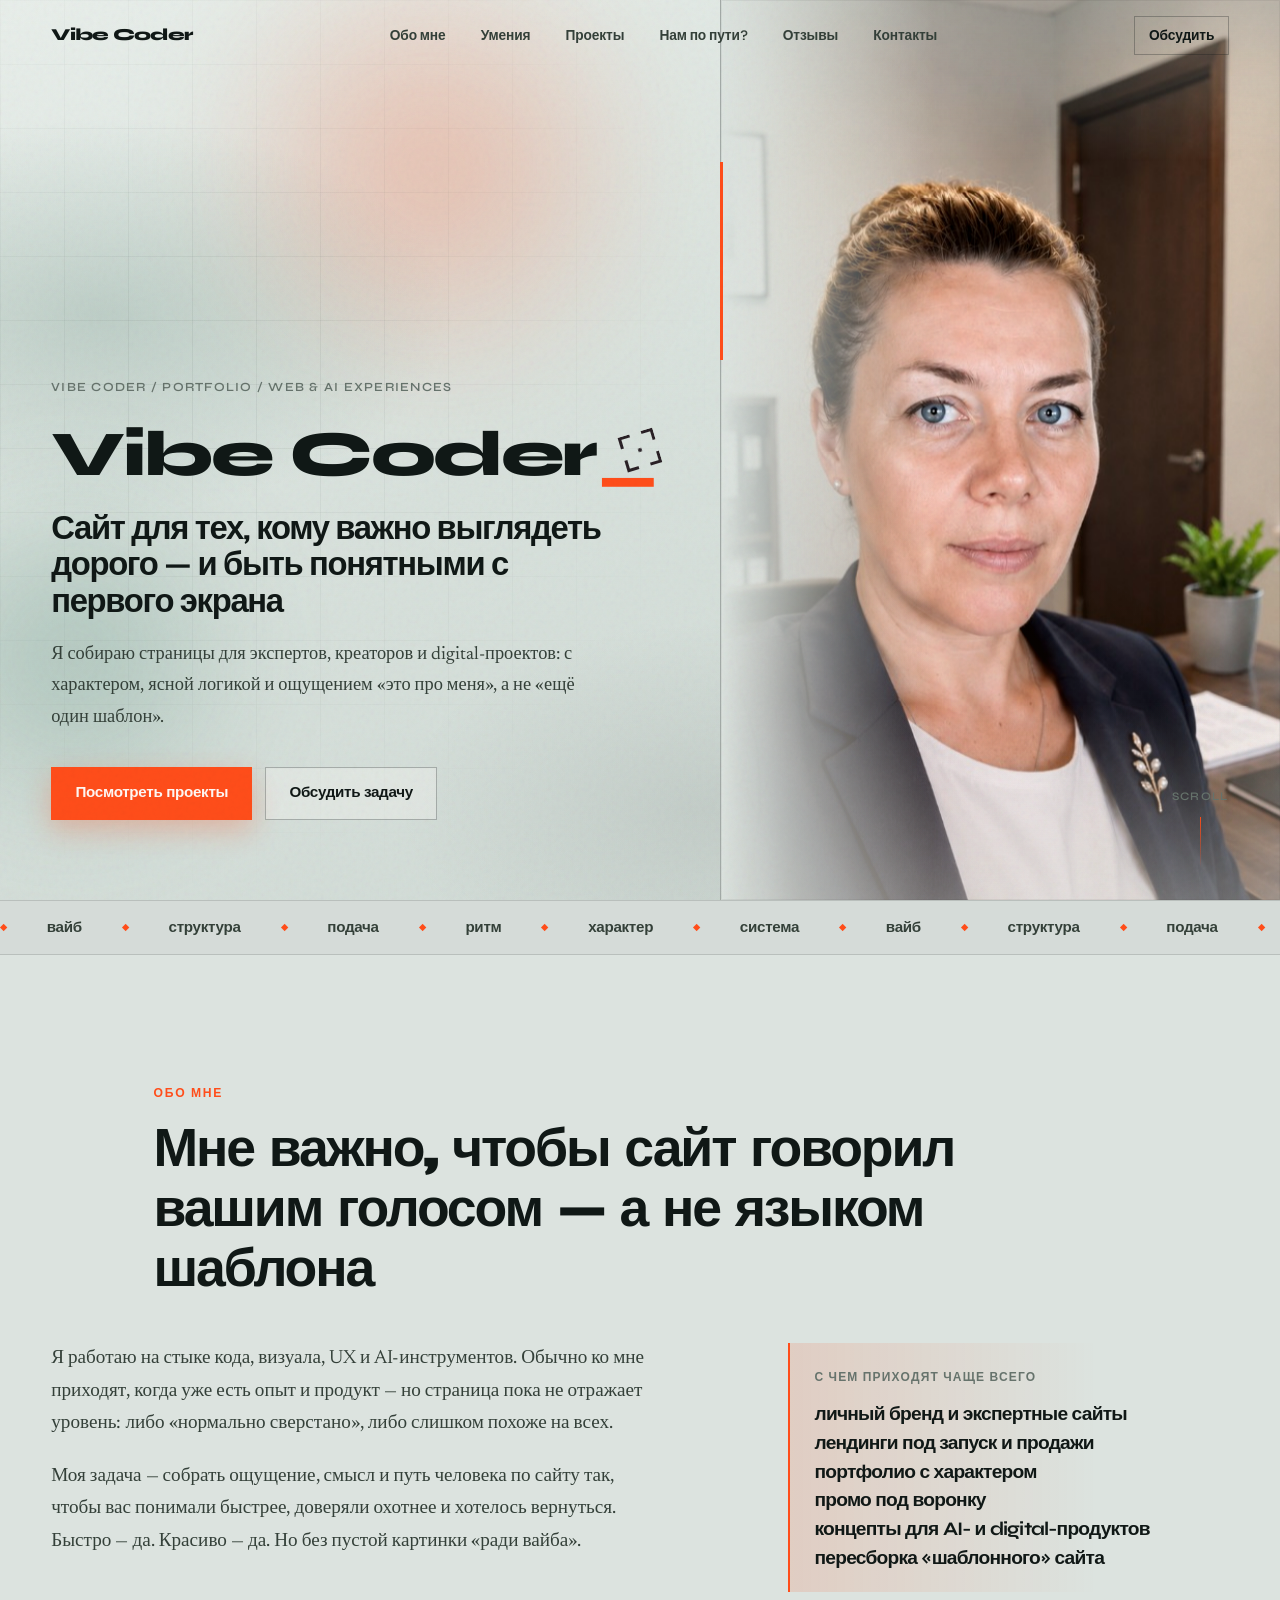
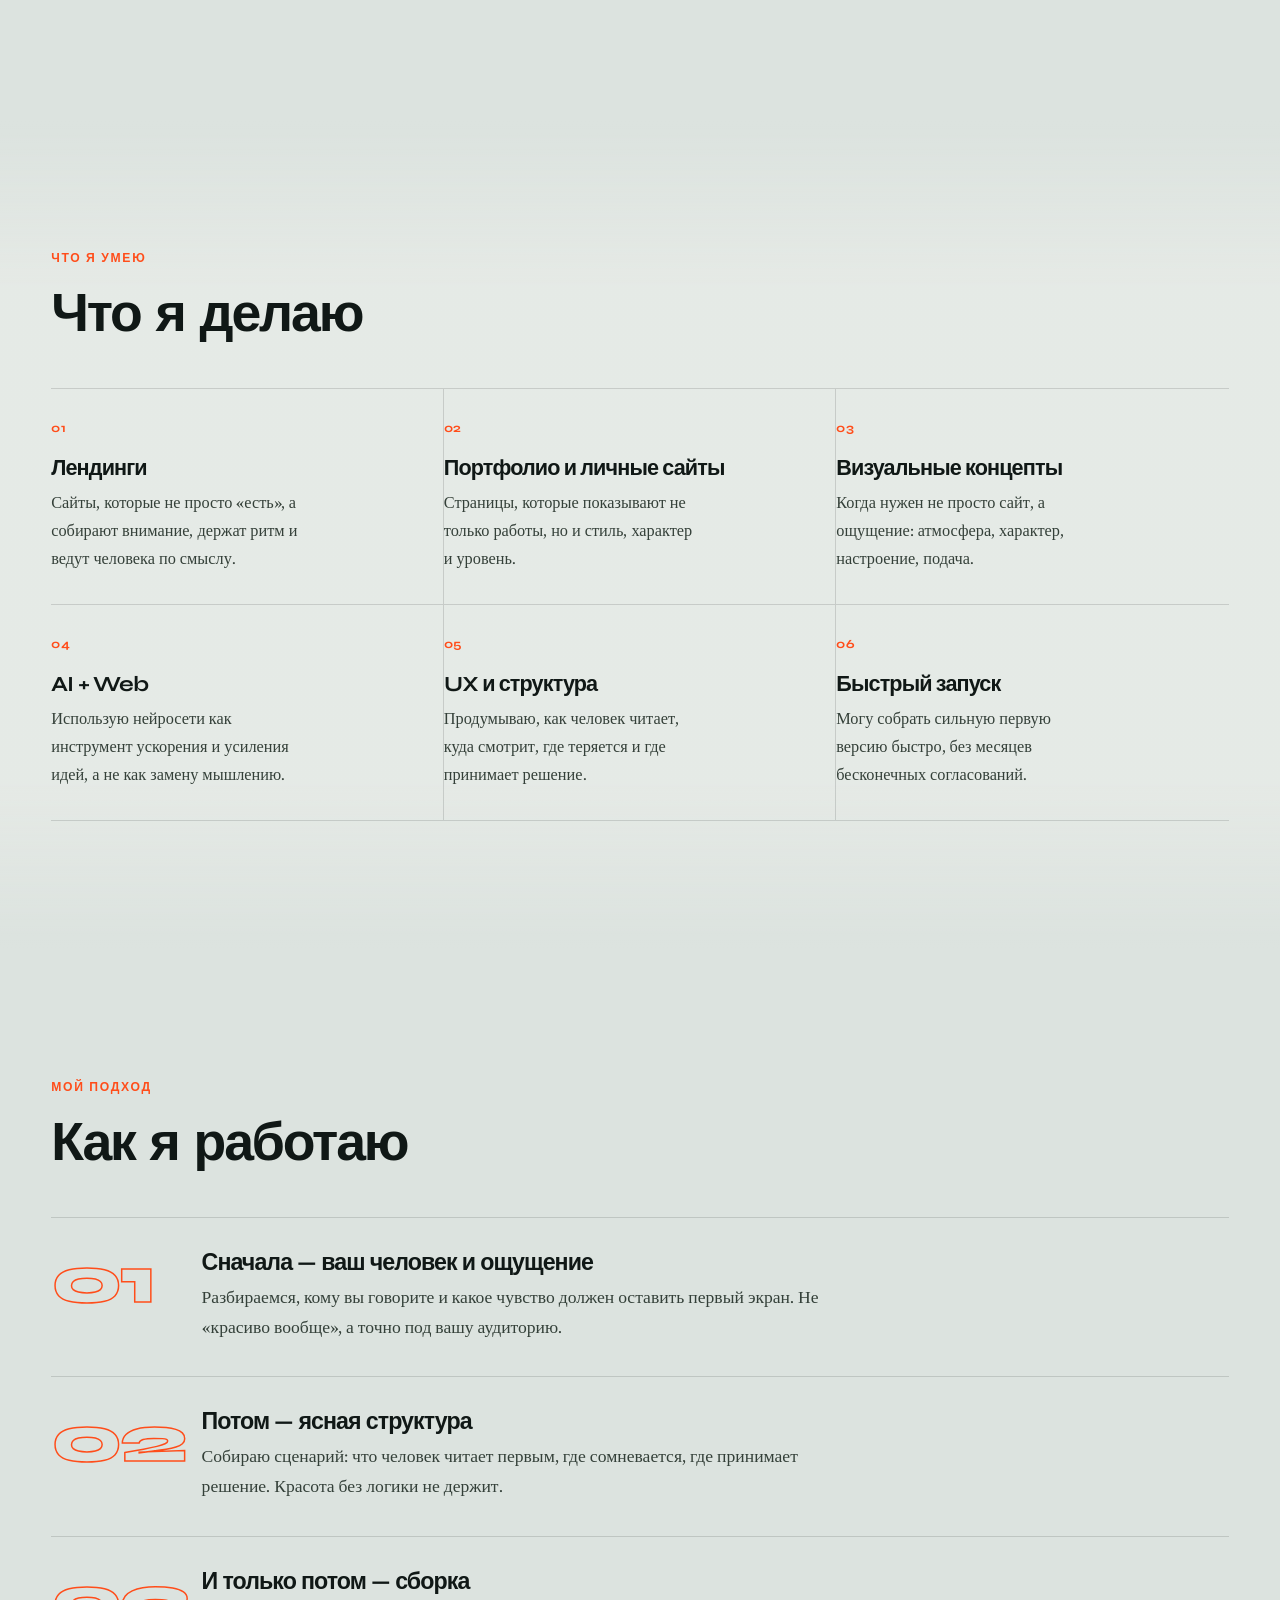
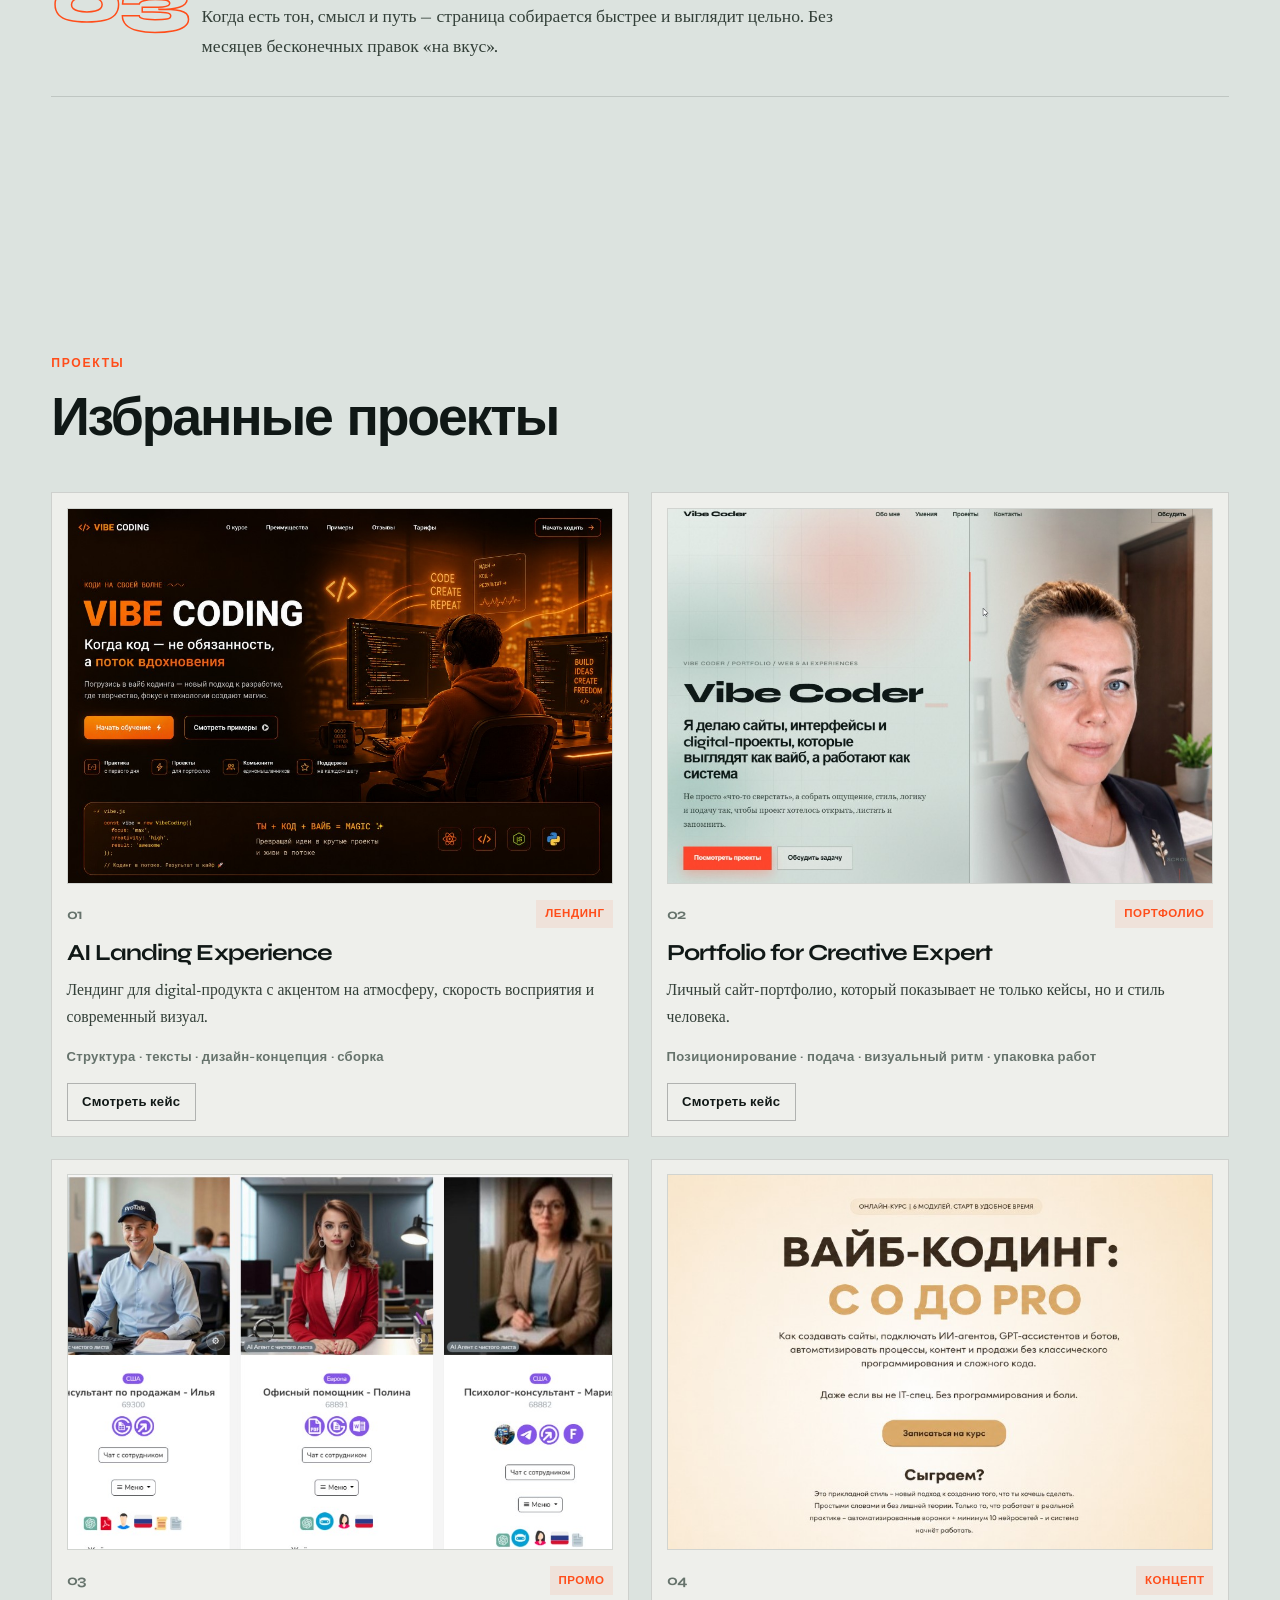
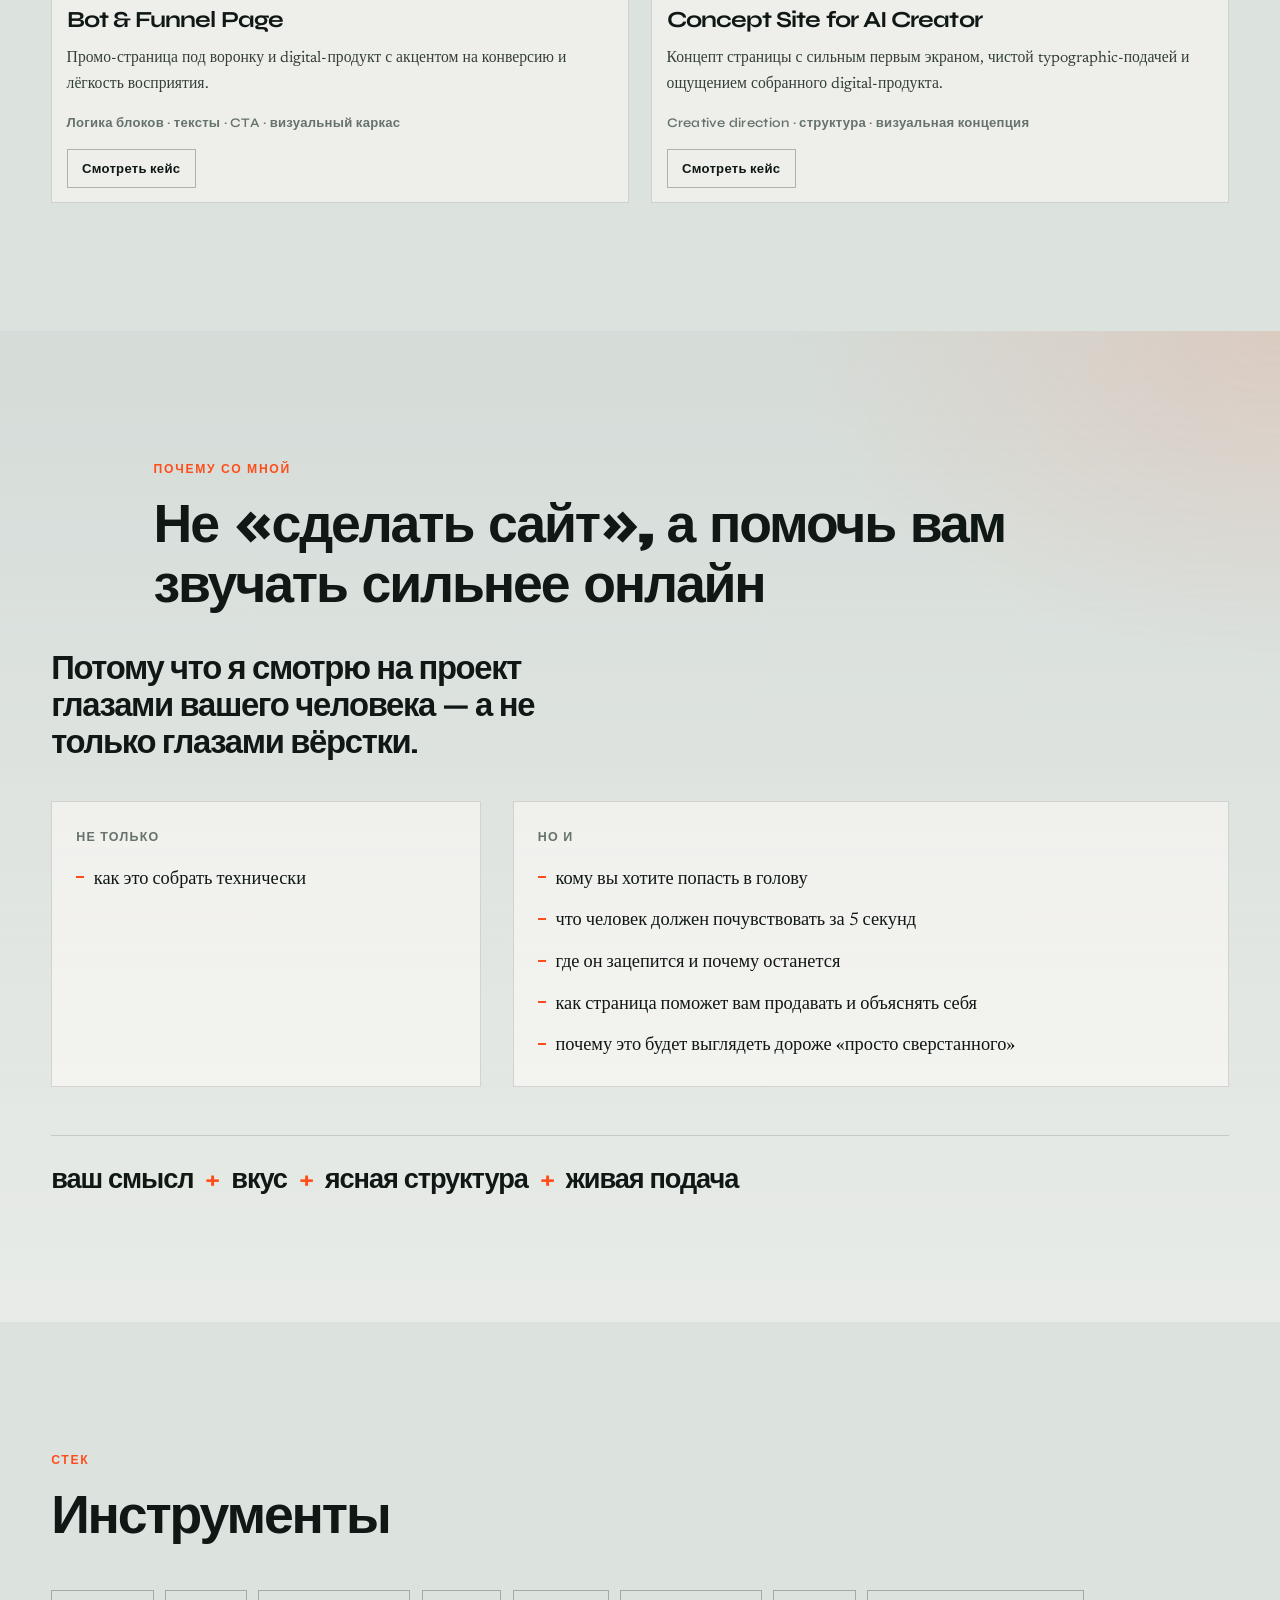
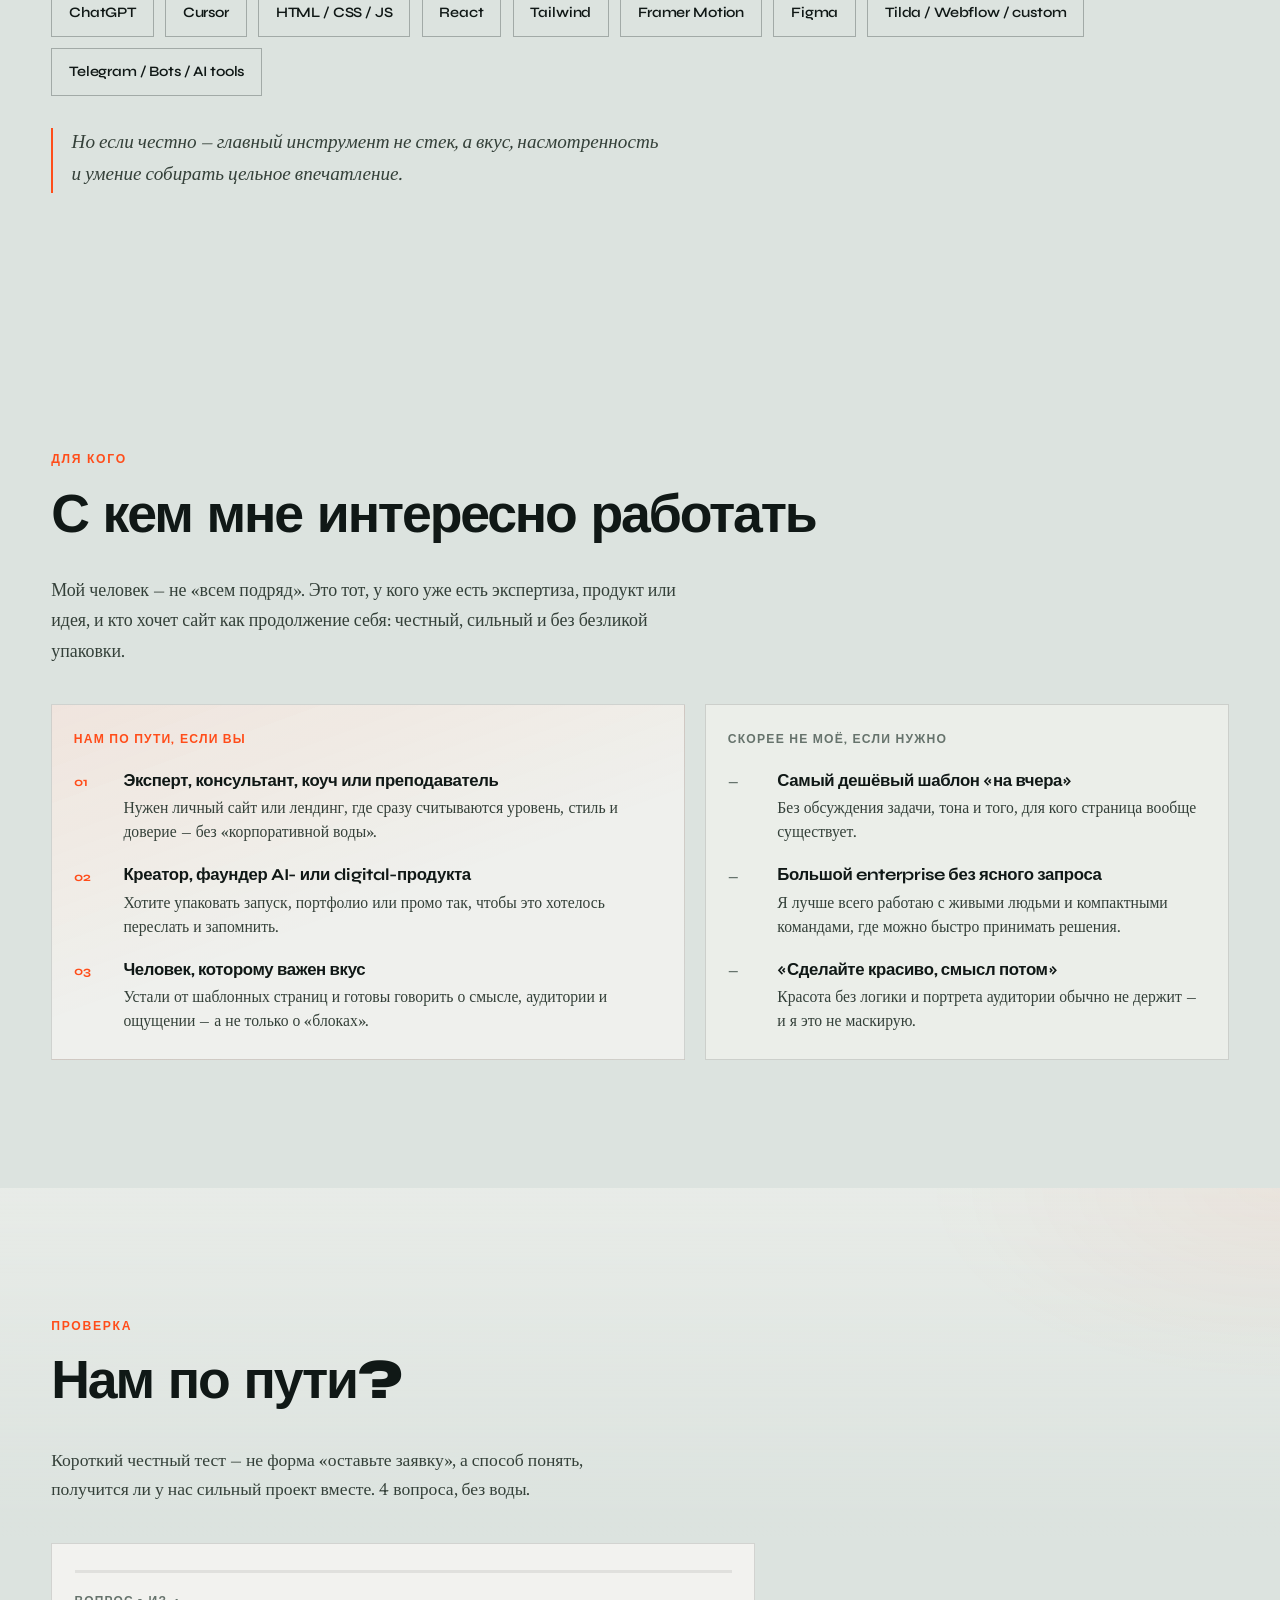
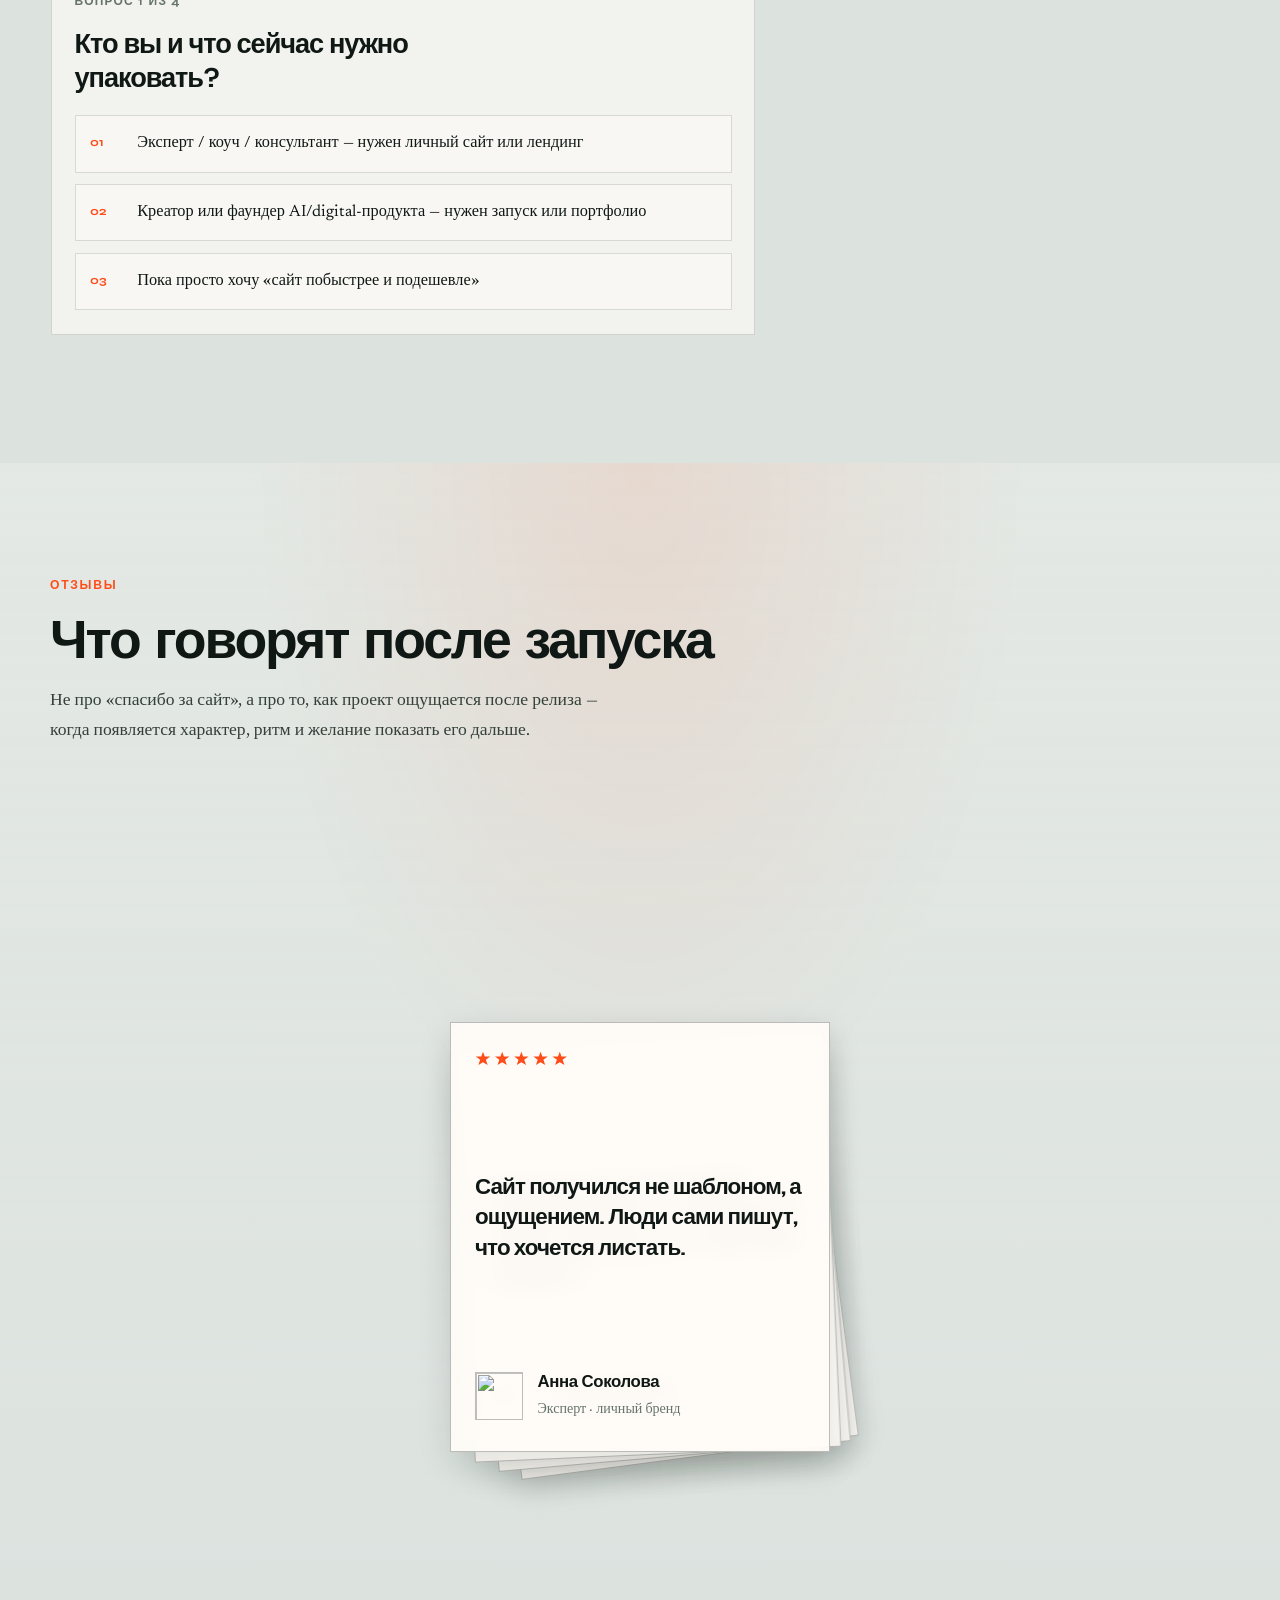
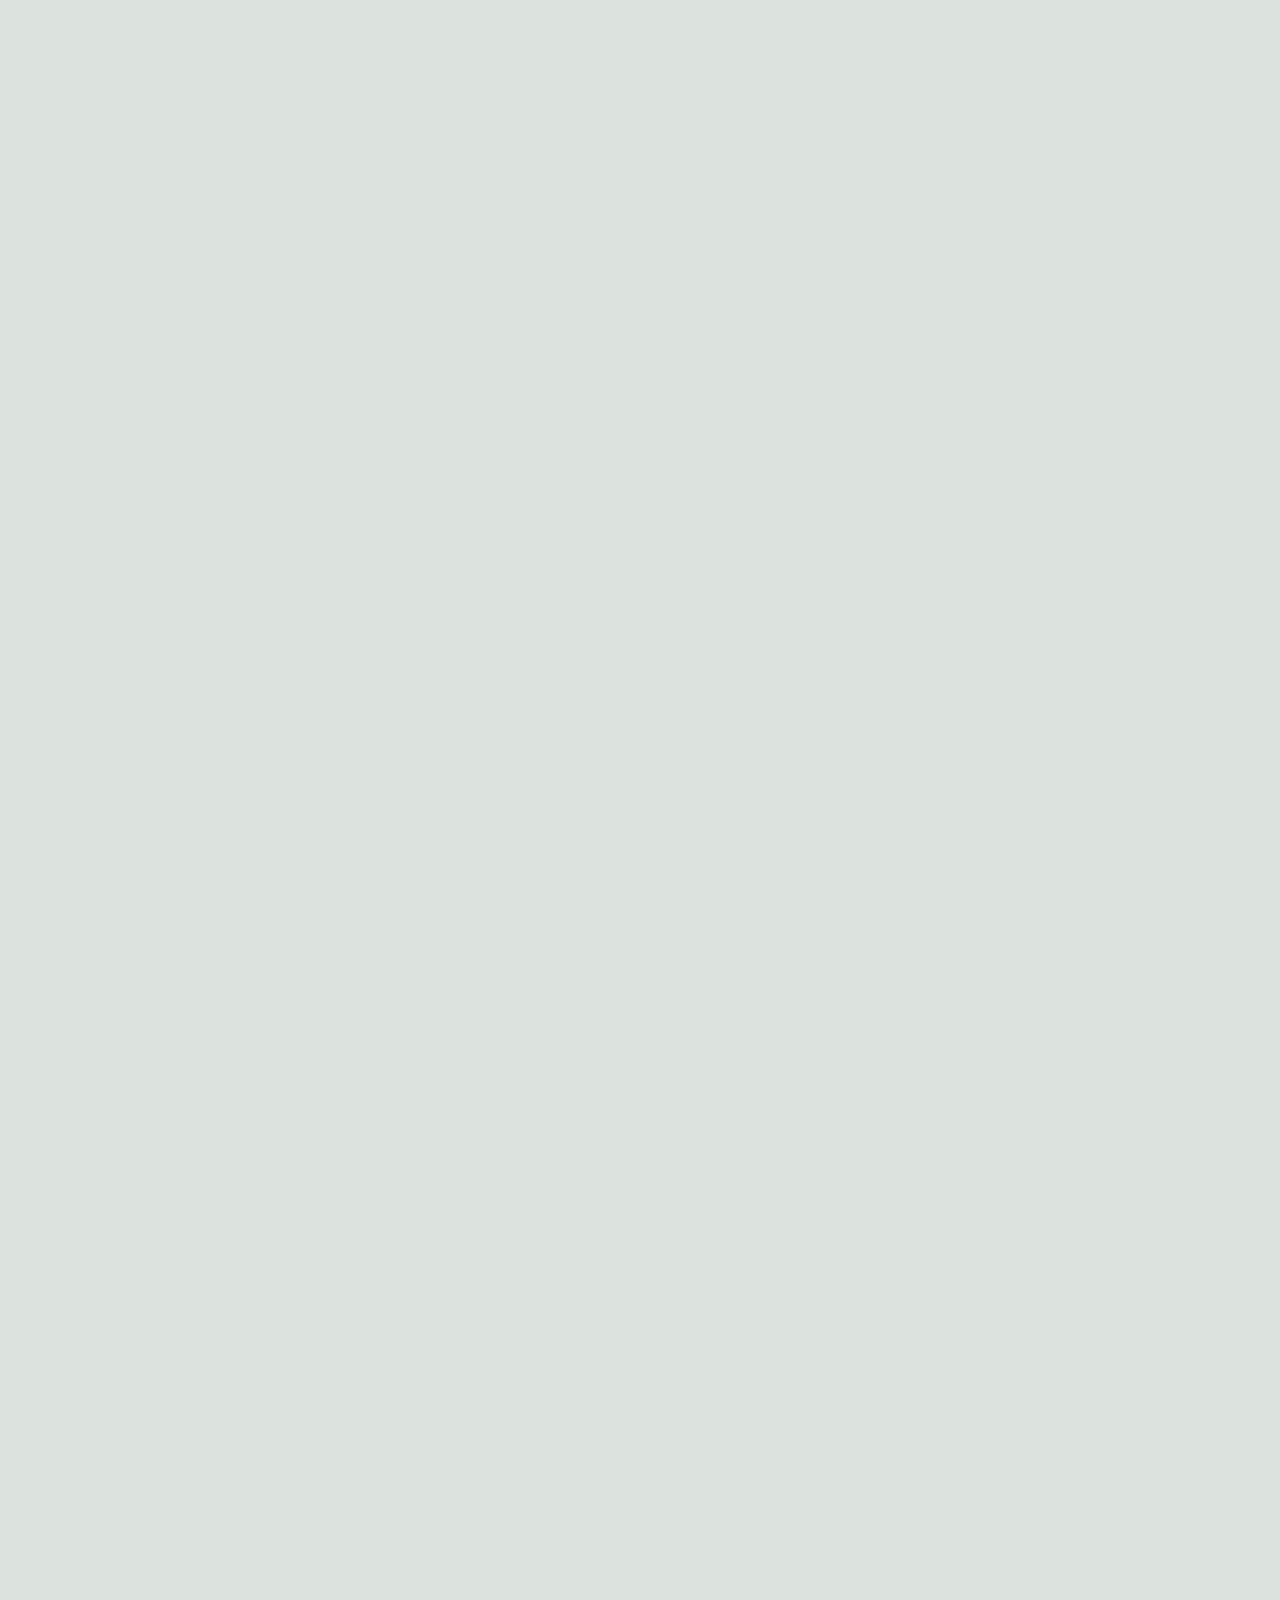
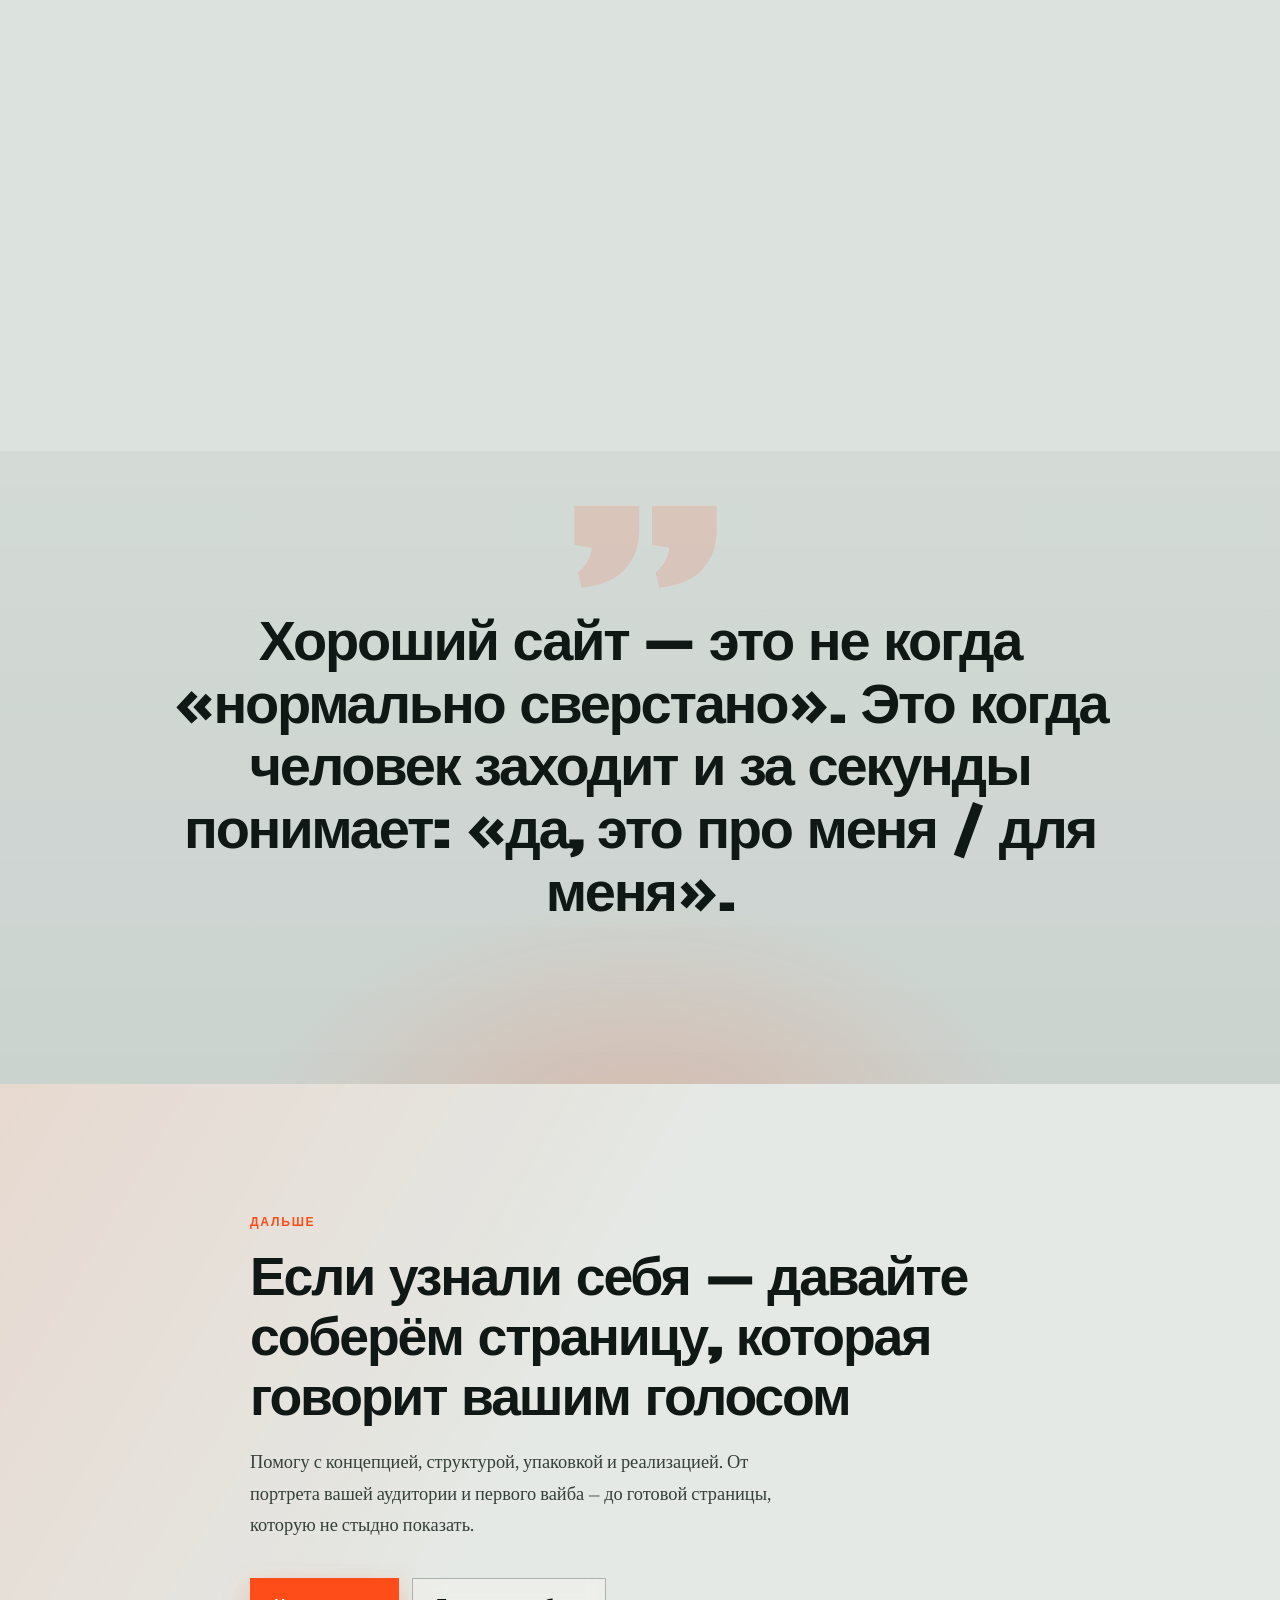
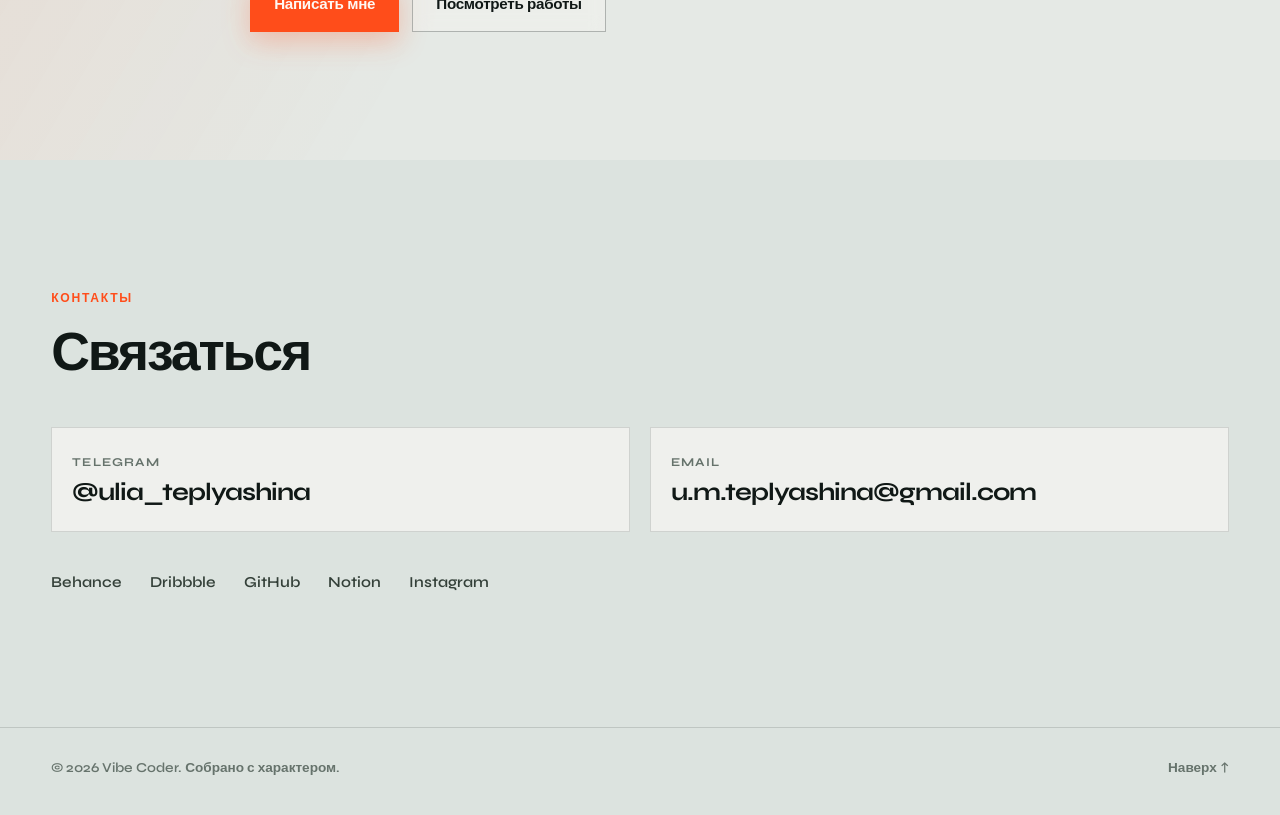
==== index.html @ 3d3d4756 "новое" ====
<!DOCTYPE html>
<html lang="ru">
<head>
  <meta charset="UTF-8">
  <meta name="viewport" content="width=device-width, initial-scale=1.0">
  <title>Vibe Coder — Portfolio</title>
  <meta name="description" content="Сайты, интерфейсы и digital-проекты, которые выглядят как вайб, а работают как система.">
  <link rel="preconnect" href="https://fonts.googleapis.com">
  <link rel="preconnect" href="https://fonts.gstatic.com" crossorigin>
  <link href="https://fonts.googleapis.com/css2?family=Syne:wght@500;600;700;800&family=Newsreader:ital,opsz,wght@0,6..72,400;0,6..72,500;0,6..72,600;1,6..72,400;1,6..72,500&display=swap" rel="stylesheet">
  <link rel="stylesheet" href="styles.css">
  <link rel="stylesheet" href="target-cursor.css">
</head>
<body>
  <div class="target-cursor-wrapper" aria-hidden="true">
    <div class="target-cursor-dot"></div>
    <div class="target-cursor-corner corner-tl"></div>
    <div class="target-cursor-corner corner-tr"></div>
    <div class="target-cursor-corner corner-br"></div>
    <div class="target-cursor-corner corner-bl"></div>
  </div>
  <div class="scroll-progress" aria-hidden="true">
    <div class="scroll-progress__bar"></div>
  </div>
  <div class="noise" aria-hidden="true"></div>
  <div class="mesh" aria-hidden="true"></div>

  <header class="site-header">
    <a class="logo" href="#top">Vibe Coder</a>
    <nav class="nav" aria-label="Основная навигация">
      <a href="#about">Обо мне</a>
      <a href="#skills">Умения</a>
      <a href="#projects">Проекты</a>
      <a href="#fit">Нам по пути?</a>
      <a href="#testimonials">Отзывы</a>
      <a href="#contact">Контакты</a>
    </nav>
    <a class="nav-cta" href="#cta">Обсудить</a>
    <button class="nav-toggle" type="button" aria-label="Открыть меню" aria-expanded="false">
      <span></span><span></span>
    </button>
  </header>

  <main id="top">
    <section class="hero">
      <div class="hero-visual" aria-hidden="true">
        <div class="hero-orb hero-orb--one"></div>
        <div class="hero-orb hero-orb--two"></div>
        <div class="hero-grid"></div>
      </div>

      <figure class="hero-photo">
        <div class="hero-photo__parallax">
          <img src="photo.png" alt="Портрет — Vibe Coder" width="1024" height="1536">
        </div>
        <span class="hero-photo-frame" aria-hidden="true"></span>
        <span class="hero-photo-accent" aria-hidden="true"></span>
      </figure>

      <div class="hero-content">
        <p class="hero-label hero-stagger" style="--d: 0">Vibe Coder / Portfolio / Web &amp; AI Experiences</p>
        <h1
          class="brand hero-stagger text-type"
          style="--d: 1"
          data-text-type
          aria-label="Vibe Coder"
        ></h1>
        <p class="hero-title hero-stagger" style="--d: 2">
          Сайт для тех, кому важно выглядеть дорого — и быть понятными с первого экрана
        </p>
        <p class="hero-lead hero-stagger" style="--d: 3">
          Я собираю страницы для экспертов, креаторов и digital-проектов: с характером, ясной логикой и ощущением «это про меня», а не «ещё один шаблон».
        </p>
        <div class="hero-actions hero-stagger" style="--d: 4">
          <a class="btn btn--primary" href="#projects">Посмотреть проекты</a>
          <a class="btn btn--ghost" href="#cta">Обсудить задачу</a>
        </div>
      </div>

      <div class="hero-scroll" aria-hidden="true">
        <span>Scroll</span>
        <span class="hero-scroll-line"></span>
      </div>
    </section>

    <div class="ticker" aria-hidden="true">
      <div class="ticker-track">
        <span>вайб</span><span>структура</span><span>подача</span><span>ритм</span><span>характер</span><span>система</span>
        <span>вайб</span><span>структура</span><span>подача</span><span>ритм</span><span>характер</span><span>система</span>
      </div>
    </div>

    <section class="section about" id="about">
      <div class="section-inner">
        <div class="section-head section-head--offset">
          <p class="section-label">Обо мне</p>
          <h2 class="section-title">Мне важно, чтобы сайт говорил вашим голосом — а не языком шаблона</h2>
        </div>
        <div class="about-grid">
          <div class="about-copy">
            <p>
              Я работаю на стыке кода, визуала, UX и AI-инструментов.
              Обычно ко мне приходят, когда уже есть опыт и продукт — но страница пока не отражает уровень:
              либо «нормально сверстано», либо слишком похоже на всех.
            </p>
            <p>
              Моя задача — собрать ощущение, смысл и путь человека по сайту так,
              чтобы вас понимали быстрее, доверяли охотнее и хотелось вернуться.
              Быстро — да. Красиво — да. Но без пустой картинки «ради вайба».
            </p>
          </div>
          <div class="about-side">
            <p class="about-side-label">С чем приходят чаще всего</p>
            <ul class="about-list">
              <li>личный бренд и экспертные сайты</li>
              <li>лендинги под запуск и продажи</li>
              <li>портфолио с характером</li>
              <li>промо под воронку</li>
              <li>концепты для AI- и digital-продуктов</li>
              <li>пересборка «шаблонного» сайта</li>
            </ul>
          </div>
        </div>
      </div>
    </section>

    <section class="section skills" id="skills">
      <div class="section-inner">
        <div class="section-head">
          <p class="section-label">Что я умею</p>
          <h2 class="section-title">Что я делаю</h2>
        </div>
        <div class="skills-grid">
          <article class="skill" style="--i: 0">
            <span class="skill-num">01</span>
            <h3>Лендинги</h3>
            <p>Сайты, которые не просто «есть», а собирают внимание, держат ритм и ведут человека по смыслу.</p>
          </article>
          <article class="skill" style="--i: 1">
            <span class="skill-num">02</span>
            <h3>Портфолио и личные сайты</h3>
            <p>Страницы, которые показывают не только работы, но и стиль, характер и уровень.</p>
          </article>
          <article class="skill" style="--i: 2">
            <span class="skill-num">03</span>
            <h3>Визуальные концепты</h3>
            <p>Когда нужен не просто сайт, а ощущение: атмосфера, характер, настроение, подача.</p>
          </article>
          <article class="skill" style="--i: 3">
            <span class="skill-num">04</span>
            <h3>AI + Web</h3>
            <p>Использую нейросети как инструмент ускорения и усиления идей, а не как замену мышлению.</p>
          </article>
          <article class="skill" style="--i: 4">
            <span class="skill-num">05</span>
            <h3>UX и структура</h3>
            <p>Продумываю, как человек читает, куда смотрит, где теряется и где принимает решение.</p>
          </article>
          <article class="skill" style="--i: 5">
            <span class="skill-num">06</span>
            <h3>Быстрый запуск</h3>
            <p>Могу собрать сильную первую версию быстро, без месяцев бесконечных согласований.</p>
          </article>
        </div>
      </div>
    </section>

    <section class="section approach" id="approach">
      <div class="section-inner">
        <div class="section-head section-head--narrow">
          <p class="section-label">Мой подход</p>
          <h2 class="section-title">Как я работаю</h2>
        </div>
        <ol class="steps">
          <li class="step" style="--i: 0">
            <span class="step-num">01</span>
            <div>
              <h3>Сначала — ваш человек и ощущение</h3>
              <p>Разбираемся, кому вы говорите и какое чувство должен оставить первый экран. Не «красиво вообще», а точно под вашу аудиторию.</p>
            </div>
          </li>
          <li class="step" style="--i: 1">
            <span class="step-num">02</span>
            <div>
              <h3>Потом — ясная структура</h3>
              <p>Собираю сценарий: что человек читает первым, где сомневается, где принимает решение. Красота без логики не держит.</p>
            </div>
          </li>
          <li class="step" style="--i: 2">
            <span class="step-num">03</span>
            <div>
              <h3>И только потом — сборка</h3>
              <p>Когда есть тон, смысл и путь — страница собирается быстрее и выглядит цельно. Без месяцев бесконечных правок «на вкус».</p>
            </div>
          </li>
        </ol>
      </div>
    </section>

    <section class="section projects" id="projects">
      <div class="section-inner">
        <div class="section-head">
          <p class="section-label">Проекты</p>
          <h2 class="section-title">Избранные проекты</h2>
        </div>
        <div class="projects-list">
          <article class="project" style="--i: 0">
            <div class="project-media project-media--landing">
              <button class="project-preview cursor-target" type="button" data-project-preview="project-landing.png" data-project-title="AI Landing Experience">
                <span class="project-overlay">
                  <span class="project-overlay-label">Открыть превью</span>
                  <span class="project-overlay-text">Лендинг с сильным первым экраном и атмосферной подачей</span>
                </span>
              <img src="project-landing.png" alt="Превью лендинга" width="1024" height="768">
              </button>
            </div>
            <div class="project-body">
              <div class="project-topline">
                <span class="project-index">01</span>
                <span class="project-tag">Лендинг</span>
              </div>
              <h3>AI Landing Experience</h3>
              <p>Лендинг для digital-продукта с акцентом на атмосферу, скорость восприятия и современный визуал.</p>
              <p class="project-meta">Структура · тексты · дизайн-концепция · сборка</p>
              <button class="project-link cursor-target" type="button" data-project-preview="project-landing.png" data-project-title="AI Landing Experience">Смотреть кейс</button>
            </div>
          </article>

          <article class="project" style="--i: 1">
            <div class="project-media project-media--portfolio">
              <button class="project-preview cursor-target" type="button" data-project-preview="project-portfolio.png" data-project-title="Portfolio for Creative Expert">
                <span class="project-overlay">
                  <span class="project-overlay-label">Открыть превью</span>
                  <span class="project-overlay-text">Персональный сайт с чистой композицией и характером</span>
                </span>
              <img src="project-portfolio.png" alt="Превью сайта-портфолио" width="1024" height="768">
              </button>
            </div>
            <div class="project-body">
              <div class="project-topline">
                <span class="project-index">02</span>
                <span class="project-tag">Портфолио</span>
              </div>
              <h3>Portfolio for Creative Expert</h3>
              <p>Личный сайт-портфолио, который показывает не только кейсы, но и стиль человека.</p>
              <p class="project-meta">Позиционирование · подача · визуальный ритм · упаковка работ</p>
              <button class="project-link cursor-target" type="button" data-project-preview="project-portfolio.png" data-project-title="Portfolio for Creative Expert">Смотреть кейс</button>
            </div>
          </article>

          <article class="project" style="--i: 2">
            <div class="project-media project-media--promo">
              <button class="project-preview cursor-target" type="button" data-project-preview="project-bots.png" data-project-title="Bot &amp; Funnel Page">
                <span class="project-overlay">
                  <span class="project-overlay-label">Открыть превью</span>
                  <span class="project-overlay-text">Промо и воронка с упором на конверсию и быстрый считываемый ритм</span>
                </span>
              <img src="project-bots.png" alt="Превью промо-страницы и ботов" width="1024" height="768">
              </button>
            </div>
            <div class="project-body">
              <div class="project-topline">
                <span class="project-index">03</span>
                <span class="project-tag">Промо</span>
              </div>
              <h3>Bot &amp; Funnel Page</h3>
              <p>Промо-страница под воронку и digital-продукт с акцентом на конверсию и лёгкость восприятия.</p>
              <p class="project-meta">Логика блоков · тексты · CTA · визуальный каркас</p>
              <button class="project-link cursor-target" type="button" data-project-preview="project-bots.png" data-project-title="Bot &amp; Funnel Page">Смотреть кейс</button>
            </div>
          </article>

          <article class="project" style="--i: 3">
            <div class="project-media project-media--concept">
              <button class="project-preview cursor-target" type="button" data-project-preview="project-concept.png" data-project-title="Concept Site for AI Creator">
                <span class="project-overlay">
                  <span class="project-overlay-label">Открыть превью</span>
                  <span class="project-overlay-text">Концепт с чистой typographic-подачей и мягким editorial-вайбом</span>
                </span>
              <img src="project-concept.png" alt="Превью концепта курса по вайб-кодингу" width="1024" height="768">
              </button>
            </div>
            <div class="project-body">
              <div class="project-topline">
                <span class="project-index">04</span>
                <span class="project-tag">Концепт</span>
              </div>
              <h3>Concept Site for AI Creator</h3>
              <p>Концепт страницы с сильным первым экраном, чистой typographic-подачей и ощущением собранного digital-продукта.</p>
              <p class="project-meta">Creative direction · структура · визуальная концепция</p>
              <button class="project-link cursor-target" type="button" data-project-preview="project-concept.png" data-project-title="Concept Site for AI Creator">Смотреть кейс</button>
            </div>
          </article>
        </div>
      </div>
    </section>

    <section class="section why" id="why">
      <div class="section-inner why-inner">
        <div class="section-head section-head--offset">
          <p class="section-label">Почему со мной</p>
          <h2 class="section-title">Не «сделать сайт», а помочь вам звучать сильнее онлайн</h2>
        </div>
        <p class="why-lead">Потому что я смотрю на проект глазами вашего человека — а не только глазами вёрстки.</p>
        <div class="why-columns">
          <div class="why-block why-block--mute">
            <p class="why-caption">Не только</p>
            <ul>
              <li>как это собрать технически</li>
            </ul>
          </div>
          <div class="why-block">
            <p class="why-caption">Но и</p>
            <ul>
              <li>кому вы хотите попасть в голову</li>
              <li>что человек должен почувствовать за 5 секунд</li>
              <li>где он зацепится и почему останется</li>
              <li>как страница поможет вам продавать и объяснять себя</li>
              <li>почему это будет выглядеть дороже «просто сверстанного»</li>
            </ul>
          </div>
        </div>
        <p class="why-formula">
          <span>ваш смысл</span>
          <span class="why-plus">+</span>
          <span>вкус</span>
          <span class="why-plus">+</span>
          <span>ясная структура</span>
          <span class="why-plus">+</span>
          <span>живая подача</span>
        </p>
      </div>
    </section>

    <section class="section stack" id="stack">
      <div class="section-inner">
        <div class="section-head">
          <p class="section-label">Стек</p>
          <h2 class="section-title">Инструменты</h2>
        </div>
        <ul class="badges">
          <li>ChatGPT</li>
          <li>Cursor</li>
          <li>HTML / CSS / JS</li>
          <li>React</li>
          <li>Tailwind</li>
          <li>Framer Motion</li>
          <li>Figma</li>
          <li>Tilda / Webflow / custom</li>
          <li>Telegram / Bots / AI tools</li>
        </ul>
        <p class="stack-note">
          Но если честно — главный инструмент не стек, а вкус, насмотренность и умение собирать цельное впечатление.
        </p>
      </div>
    </section>

    <section class="section audience" id="audience">
      <div class="section-inner">
        <div class="section-head">
          <p class="section-label">Для кого</p>
          <h2 class="section-title">С кем мне интересно работать</h2>
        </div>
        <p class="audience-lead">
          Мой человек — не «всем подряд». Это тот, у кого уже есть экспертиза, продукт или идея,
          и кто хочет сайт как продолжение себя: честный, сильный и без безликой упаковки.
        </p>

        <div class="audience-portrait">
          <article class="audience-card audience-card--yes">
            <p class="audience-card-label">Нам по пути, если вы</p>
            <ul class="audience-points">
              <li>
                <span class="audience-point-num">01</span>
                <div>
                  <strong>Эксперт, консультант, коуч или преподаватель</strong>
                  <p>Нужен личный сайт или лендинг, где сразу считываются уровень, стиль и доверие — без «корпоративной воды».</p>
                </div>
              </li>
              <li>
                <span class="audience-point-num">02</span>
                <div>
                  <strong>Креатор, фаундер AI- или digital-продукта</strong>
                  <p>Хотите упаковать запуск, портфолио или промо так, чтобы это хотелось переслать и запомнить.</p>
                </div>
              </li>
              <li>
                <span class="audience-point-num">03</span>
                <div>
                  <strong>Человек, которому важен вкус</strong>
                  <p>Устали от шаблонных страниц и готовы говорить о смысле, аудитории и ощущении — а не только о «блоках».</p>
                </div>
              </li>
            </ul>
          </article>

          <article class="audience-card audience-card--no">
            <p class="audience-card-label">Скорее не моё, если нужно</p>
            <ul class="audience-points">
              <li>
                <span class="audience-point-num">—</span>
                <div>
                  <strong>Самый дешёвый шаблон «на вчера»</strong>
                  <p>Без обсуждения задачи, тона и того, для кого страница вообще существует.</p>
                </div>
              </li>
              <li>
                <span class="audience-point-num">—</span>
                <div>
                  <strong>Большой enterprise без ясного запроса</strong>
                  <p>Я лучше всего работаю с живыми людьми и компактными командами, где можно быстро принимать решения.</p>
                </div>
              </li>
              <li>
                <span class="audience-point-num">—</span>
                <div>
                  <strong>«Сделайте красиво, смысл потом»</strong>
                  <p>Красота без логики и портрета аудитории обычно не держит — и я это не маскирую.</p>
                </div>
              </li>
            </ul>
          </article>
        </div>
      </div>
    </section>

    <section class="section fit" id="fit">
      <div class="section-inner">
        <div class="section-head">
          <p class="section-label">Проверка</p>
          <h2 class="section-title">Нам по пути?</h2>
        </div>
        <p class="fit-lead">
          Короткий честный тест — не форма «оставьте заявку», а способ понять,
          получится ли у нас сильный проект вместе. 4 вопроса, без воды.
        </p>

        <div class="fit-quiz" data-fit-quiz>
          <div class="fit-progress" aria-hidden="true">
            <span class="fit-progress-bar" data-fit-progress></span>
          </div>
          <p class="fit-step-label" data-fit-step>Вопрос 1 из 4</p>

          <div class="fit-stage" data-fit-stage="questions">
            <h3 class="fit-question" data-fit-question></h3>
            <div class="fit-options" data-fit-options role="group" aria-label="Варианты ответа"></div>
          </div>

          <div class="fit-stage is-hidden" data-fit-stage="result">
            <p class="fit-result-eyebrow" data-fit-result-eyebrow></p>
            <h3 class="fit-result-title" data-fit-result-title></h3>
            <p class="fit-result-text" data-fit-result-text></p>
            <div class="fit-result-actions">
              <a class="btn btn--primary cursor-target" data-fit-primary href="#contact">Написать мне</a>
              <button class="btn btn--ghost cursor-target" type="button" data-fit-restart>Пройти ещё раз</button>
            </div>
          </div>
        </div>
      </div>
    </section>

    <section class="reviews" id="testimonials">
      <div class="section-inner reviews-intro">
        <div class="section-head">
          <p class="section-label">Отзывы</p>
          <h2 class="section-title">Что говорят после запуска</h2>
        </div>
        <p class="reviews-lead">
          Не про «спасибо за сайт», а про то, как проект ощущается после релиза —
          когда появляется характер, ритм и желание показать его дальше.
        </p>
      </div>

      <div class="reviews-track" data-reviews-track>
        <div class="reviews-sticky">
          <div class="reviews-stack" data-reviews-stack>
            <article class="reviews-card" data-reviews-card>
              <div class="reviews-stars" data-rating="5" aria-label="Оценка 5 из 5">
                <span></span><span></span><span></span><span></span><span></span>
              </div>
              <blockquote>
                Сайт получился не шаблоном, а ощущением. Люди сами пишут, что хочется листать.
              </blockquote>
              <div class="reviews-author">
                <img src="https://images.unsplash.com/photo-1573496359142-b8d87734a5a2?q=80&w=200&auto=format&fit=crop" alt="" width="64" height="64">
                <div>
                  <strong>Анна Соколова</strong>
                  <span>Эксперт · личный бренд</span>
                </div>
              </div>
            </article>

            <article class="reviews-card" data-reviews-card>
              <div class="reviews-stars" data-rating="5" aria-label="Оценка 5 из 5">
                <span></span><span></span><span></span><span></span><span></span>
              </div>
              <blockquote>
                Собрали сильную первую версию быстро — и сразу было видно характер, а не «ещё один лендинг».
              </blockquote>
              <div class="reviews-author">
                <img src="https://images.unsplash.com/photo-1560250097-0b93528c311a?q=80&w=200&auto=format&fit=crop" alt="" width="64" height="64">
                <div>
                  <strong>Игорь Матвеев</strong>
                  <span>Основатель digital-проекта</span>
                </div>
              </div>
            </article>

            <article class="reviews-card" data-reviews-card>
              <div class="reviews-stars" data-rating="5" aria-label="Оценка 5 из 5">
                <span></span><span></span><span></span><span></span><span></span>
              </div>
              <blockquote>
                Тут чувствуется вкус и структура. Проект стал выглядеть дороже, чем стоил.
              </blockquote>
              <div class="reviews-author">
                <img src="https://images.unsplash.com/photo-1580489944761-15a19d654956?q=80&w=200&auto=format&fit=crop" alt="" width="64" height="64">
                <div>
                  <strong>Мария Орлова</strong>
                  <span>Креатор · AI-продукт</span>
                </div>
              </div>
            </article>

            <article class="reviews-card" data-reviews-card>
              <div class="reviews-stars" data-rating="5" aria-label="Оценка 5 из 5">
                <span></span><span></span><span></span><span></span><span></span>
              </div>
              <blockquote>
                От вайба до готовой страницы — без бесконечных согласований и потери смысла по дороге.
              </blockquote>
              <div class="reviews-author">
                <img src="https://images.unsplash.com/photo-1500648767791-00dcc994a43e?q=80&w=200&auto=format&fit=crop" alt="" width="64" height="64">
                <div>
                  <strong>Дмитрий Волков</strong>
                  <span>Продюсер спецпроекта</span>
                </div>
              </div>
            </article>
          </div>
        </div>
      </div>
    </section>

    <section class="manifesto" id="manifesto">
      <p class="manifesto-mark" aria-hidden="true">”</p>
      <blockquote>
        Хороший сайт — это не когда «нормально сверстано».
        Это когда человек заходит и за секунды понимает: «да, это про меня / для меня».
      </blockquote>
    </section>

    <section class="section cta" id="cta">
      <div class="section-inner cta-inner">
        <p class="section-label">Дальше</p>
        <h2 class="section-title">
          Если узнали себя — давайте соберём страницу, которая говорит вашим голосом
        </h2>
        <p class="cta-copy">
          Помогу с концепцией, структурой, упаковкой и реализацией.
          От портрета вашей аудитории и первого вайба — до готовой страницы, которую не стыдно показать.
        </p>
        <div class="hero-actions">
          <a class="btn btn--primary" href="#contact">Написать мне</a>
          <a class="btn btn--ghost" href="#projects">Посмотреть работы</a>
        </div>
      </div>
    </section>

    <section class="section contact" id="contact">
      <div class="section-inner">
        <div class="section-head">
          <p class="section-label">Контакты</p>
          <h2 class="section-title">Связаться</h2>
        </div>
        <div class="contact-grid">
          <a class="contact-link" href="https://t.me/ulia_teplyashina" target="_blank" rel="noopener noreferrer">
            <span>Telegram</span>
            <strong>@ulia_teplyashina</strong>
          </a>
          <a class="contact-link" href="mailto:u.m.teplyashina@gmail.com">
            <span>Email</span>
            <strong>u.m.teplyashina@gmail.com</strong>
          </a>
        </div>
        <ul class="socials">
          <li><a href="#" target="_blank" rel="noopener noreferrer">Behance</a></li>
          <li><a href="#" target="_blank" rel="noopener noreferrer">Dribbble</a></li>
          <li><a href="#" target="_blank" rel="noopener noreferrer">GitHub</a></li>
          <li><a href="#" target="_blank" rel="noopener noreferrer">Notion</a></li>
          <li><a href="#" target="_blank" rel="noopener noreferrer">Instagram</a></li>
        </ul>
      </div>
    </section>
  </main>

  <footer class="site-footer">
    <p>© <span id="year"></span> Vibe Coder. Собрано с характером.</p>
    <a href="#top">Наверх ↑</a>
  </footer>

  <div class="lightbox" id="project-lightbox" aria-hidden="true">
    <button class="lightbox-backdrop" type="button" data-lightbox-close aria-label="Закрыть просмотр"></button>
    <div class="lightbox-dialog" role="dialog" aria-modal="true" aria-labelledby="lightbox-title">
      <button class="lightbox-close cursor-target" type="button" data-lightbox-close aria-label="Закрыть">×</button>
      <p class="lightbox-title" id="lightbox-title"></p>
      <img class="lightbox-image" src="" alt="">
    </div>
  </div>

  <script src="https://cdn.jsdelivr.net/npm/gsap@3.13.0/dist/gsap.min.js"></script>
  <script src="https://cdn.jsdelivr.net/npm/gsap@3.13.0/dist/ScrollTrigger.min.js"></script>
  <script src="text-type.js"></script>
  <script src="target-cursor.js"></script>
  <script src="testimonials.js"></script>
  <script src="fit-quiz.js"></script>
  <script src="script.js"></script>
</body>
</html>
---- styles.css ----
:root {
  --bg: #dce3df;
  --bg-deep: #cfd8d3;
  --ink: #101816;
  --ink-soft: #344039;
  --muted: #66736c;
  --line: rgba(16, 24, 22, 0.14);
  --line-strong: rgba(16, 24, 22, 0.28);
  --accent: #ff4d1a;
  --accent-deep: #d63a0f;
  --accent-soft: rgba(255, 77, 26, 0.14);
  --surface: rgba(255, 252, 248, 0.55);
  --font-display: "Syne", sans-serif;
  --font-body: "Newsreader", Georgia, serif;
  --heading-weight: 700;
  --heading-weight-strong: 800;
  --heading-tracking: -0.04em;
  --heading-leading: 1.12;
  --radius: 0;
  --max: 1180px;
  --header-h: 4.5rem;
  --ease: cubic-bezier(0.22, 1, 0.36, 1);
}

/* Shared heading style */
.brand,
.hero-title,
.section-title,
.skill h3,
.step h3,
.project-body h3,
.why-lead,
.why-formula,
.about-list li,
.manifesto blockquote,
.contact-link strong,
.project-index {
  font-family: var(--font-display);
  font-weight: var(--heading-weight);
  letter-spacing: var(--heading-tracking);
  line-height: var(--heading-leading);
}

*,
*::before,
*::after {
  box-sizing: border-box;
}

html {
  scroll-behavior: smooth;
}

body {
  margin: 0;
  min-height: 100vh;
  font-family: var(--font-body);
  font-size: 1.125rem;
  font-optical-sizing: auto;
  line-height: 1.7;
  color: var(--ink);
  background: var(--bg);
  overflow-x: hidden;
}

::selection {
  background: var(--accent);
  color: #fff8f4;
}

img {
  max-width: 100%;
  display: block;
}

a {
  color: inherit;
  text-decoration: none;
}

ul,
ol {
  margin: 0;
  padding: 0;
  list-style: none;
}

h1,
h2,
h3,
p,
blockquote {
  margin: 0;
}

.noise {
  pointer-events: none;
  position: fixed;
  inset: 0;
  z-index: 60;
  opacity: 0.055;
  mix-blend-mode: multiply;
  background-image: url("data:image/svg+xml,%3Csvg viewBox='0 0 220 220' xmlns='http://www.w3.org/2000/svg'%3E%3Cfilter id='n'%3E%3CfeTurbulence type='fractalNoise' baseFrequency='0.9' numOctaves='4' stitchTiles='stitch'/%3E%3C/filter%3E%3Crect width='100%25' height='100%25' filter='url(%23n)'/%3E%3C/svg%3E");
}

.scroll-progress {
  position: fixed;
  top: 0;
  left: 0;
  right: 0;
  z-index: 70;
  height: 3px;
  background: transparent;
  pointer-events: none;
}

.scroll-progress__bar {
  height: 100%;
  width: 0%;
  background: linear-gradient(90deg, var(--accent-deep), var(--accent));
  transform-origin: left center;
  transition: width 0.08s linear;
}

.mesh {
  pointer-events: none;
  position: fixed;
  inset: 0;
  z-index: -1;
  background:
    radial-gradient(ellipse 55% 45% at 92% 8%, rgba(255, 77, 26, 0.22), transparent 58%),
    radial-gradient(ellipse 50% 40% at 8% 35%, rgba(38, 92, 74, 0.18), transparent 55%),
    radial-gradient(ellipse 40% 35% at 55% 90%, rgba(16, 24, 22, 0.08), transparent 60%),
    linear-gradient(160deg, #e8eeea 0%, #d8e1dc 48%, #cfd9d4 100%);
}

/* Header */
.site-header {
  position: fixed;
  top: 0;
  left: 0;
  right: 0;
  z-index: 40;
  height: var(--header-h);
  display: flex;
  align-items: center;
  justify-content: space-between;
  gap: 1rem;
  padding: 0 clamp(1.25rem, 4vw, 3.5rem);
  background: transparent;
  border-bottom: 1px solid transparent;
  transition: background 0.35s var(--ease), border-color 0.35s var(--ease), backdrop-filter 0.35s var(--ease);
}

.site-header.is-scrolled {
  background: rgba(220, 227, 223, 0.82);
  backdrop-filter: blur(16px) saturate(1.2);
  border-bottom-color: var(--line);
}

.logo {
  font-family: var(--font-display);
  font-weight: 800;
  font-size: 1.05rem;
  letter-spacing: -0.04em;
  position: relative;
}

.logo::after {
  content: "";
  position: absolute;
  left: 0;
  bottom: -0.2em;
  width: 100%;
  height: 2px;
  background: var(--accent);
  transform: scaleX(0);
  transform-origin: left;
  transition: transform 0.3s var(--ease);
}

.logo:hover::after {
  transform: scaleX(1);
}

.nav {
  display: flex;
  gap: clamp(1.1rem, 2.8vw, 2.2rem);
}

.nav a,
.nav-cta {
  font-family: var(--font-display);
  font-size: 0.86rem;
  font-weight: 600;
  letter-spacing: -0.01em;
  color: var(--ink-soft);
  transition: color 0.2s ease;
}

.nav a:hover,
.nav-cta:hover {
  color: var(--accent);
}

.nav-cta {
  color: var(--ink);
  padding: 0.45rem 0.85rem;
  border: 1px solid var(--line-strong);
  transition: color 0.2s ease, border-color 0.2s ease, background 0.2s ease;
}

.nav-cta:hover {
  border-color: var(--accent);
  background: var(--accent-soft);
}

.nav-toggle {
  display: none;
  width: 2.5rem;
  height: 2.5rem;
  border: 0;
  background: transparent;
  cursor: pointer;
  padding: 0;
  flex-direction: column;
  justify-content: center;
  gap: 0.4rem;
}

.nav-toggle span {
  display: block;
  width: 1.4rem;
  height: 2px;
  background: var(--ink);
  transition: transform 0.25s var(--ease), opacity 0.25s var(--ease);
}

.nav-toggle[aria-expanded="true"] span:first-child {
  transform: translateY(4.5px) rotate(45deg);
}

.nav-toggle[aria-expanded="true"] span:last-child {
  transform: translateY(-4.5px) rotate(-45deg);
}

/* Hero */
.hero {
  position: relative;
  min-height: 100svh;
  display: grid;
  align-items: end;
  padding:
    calc(var(--header-h) + 2.5rem)
    clamp(1.25rem, 4vw, 3.5rem)
    clamp(3rem, 7vw, 5rem);
  overflow: hidden;
}

.hero-visual {
  position: absolute;
  inset: 0;
  z-index: 0;
}

.hero-orb {
  position: absolute;
  border-radius: 50%;
  filter: blur(48px);
  animation: drift 16s ease-in-out infinite alternate;
  will-change: transform;
}

.hero-orb--one {
  width: min(42vw, 480px);
  height: min(42vw, 480px);
  top: -8%;
  left: 15%;
  background: radial-gradient(circle, rgba(255, 77, 26, 0.28), rgba(255, 77, 26, 0.04) 60%, transparent 72%);
}

.hero-orb--two {
  width: min(36vw, 400px);
  height: min(36vw, 400px);
  bottom: 5%;
  left: -10%;
  background: radial-gradient(circle, rgba(42, 110, 88, 0.26), transparent 70%);
  animation-delay: -5s;
}

.hero-grid {
  position: absolute;
  inset: 0;
  right: 42%;
  background-image:
    linear-gradient(rgba(16, 24, 22, 0.05) 1px, transparent 1px),
    linear-gradient(90deg, rgba(16, 24, 22, 0.05) 1px, transparent 1px);
  background-size: 64px 64px;
  mask-image: radial-gradient(ellipse 90% 80% at 30% 40%, black 15%, transparent 75%);
}

.hero-photo {
  position: absolute;
  top: 0;
  right: 0;
  bottom: 0;
  z-index: 0;
  margin: 0;
  width: min(48vw, 560px);
  overflow: hidden;
  animation: panel-in 1.1s var(--ease) 0.15s both;
}

.hero-photo__parallax {
  width: 100%;
  height: 118%;
  will-change: transform;
  transform: translate3d(0, -6%, 0);
}

.hero-photo img,
.hero-photo__parallax img {
  width: 100%;
  height: 100%;
  object-fit: cover;
  object-position: 50% 18%;
  filter: saturate(0.92) contrast(1.05);
  display: block;
}

.hero-photo::before {
  content: "";
  position: absolute;
  inset: 0;
  z-index: 1;
  background:
    linear-gradient(90deg, var(--bg) 0%, rgba(220, 227, 223, 0.82) 8%, transparent 38%),
    linear-gradient(180deg, rgba(220, 227, 223, 0.35) 0%, transparent 18%, transparent 78%, rgba(220, 227, 223, 0.45) 100%),
    linear-gradient(210deg, transparent 55%, rgba(255, 77, 26, 0.12) 100%);
  pointer-events: none;
}

.hero-photo-frame {
  position: absolute;
  inset: 0;
  z-index: 2;
  border-left: 1px solid var(--line-strong);
  box-shadow: inset 0 0 0 1px rgba(16, 24, 22, 0.06);
  pointer-events: none;
}

.hero-photo-accent {
  position: absolute;
  left: 0;
  top: 18%;
  z-index: 3;
  width: 3px;
  height: 22%;
  background: var(--accent);
  pointer-events: none;
}

.hero-content {
  position: relative;
  z-index: 1;
  max-width: min(560px, 52vw);
}

.hero-stagger {
  animation: rise 0.95s var(--ease) both;
  animation-delay: calc(var(--d) * 0.1s + 0.05s);
}

.hero-label {
  font-family: var(--font-display);
  font-size: 0.78rem;
  font-weight: 600;
  letter-spacing: 0.1em;
  text-transform: uppercase;
  color: var(--muted);
  margin-bottom: 1.35rem;
}

.brand {
  font-weight: var(--heading-weight-strong);
  font-size: clamp(2.4rem, 6.5vw, 4rem);
  line-height: var(--heading-leading);
  letter-spacing: var(--heading-tracking);
  margin-bottom: 1.25rem;
  color: var(--ink);
  max-width: 14ch;
  min-height: 1.12em;
}

.text-type {
  display: inline-block;
  white-space: nowrap;
}

.text-type__content {
  display: inline;
}

.text-type__cursor {
  margin-left: 0.06em;
  display: inline-block;
  color: var(--accent);
  font-weight: inherit;
  font-size: 0.92em;
  animation: cursor-blink 0.65s ease-in-out infinite alternate;
}

.text-type__cursor--hidden {
  display: none;
}

@keyframes cursor-blink {
  from { opacity: 1; }
  to { opacity: 0; }
}

.hero-title {
  font-size: clamp(1.45rem, 2.8vw, 2.05rem);
  max-width: 24ch;
  margin-bottom: 1.15rem;
}

.hero-lead {
  max-width: 36rem;
  color: var(--ink-soft);
  font-size: 1.15rem;
  margin-bottom: 2.1rem;
}

.hero-actions {
  display: flex;
  flex-wrap: wrap;
  gap: 0.8rem;
}

.hero-scroll {
  position: absolute;
  right: clamp(1.25rem, 4vw, 3.5rem);
  bottom: 2rem;
  z-index: 2;
  display: flex;
  flex-direction: column;
  align-items: center;
  gap: 0.65rem;
  font-family: var(--font-display);
  font-size: 0.72rem;
  font-weight: 600;
  letter-spacing: 0.12em;
  text-transform: uppercase;
  color: var(--muted);
  animation: fade-in 1s var(--ease) 0.9s both;
}

.hero-scroll-line {
  width: 1px;
  height: 3.2rem;
  background: linear-gradient(to bottom, var(--accent), transparent);
  animation: pulse-line 2.2s ease-in-out infinite;
}

.btn {
  display: inline-flex;
  align-items: center;
  justify-content: center;
  min-height: 3.15rem;
  padding: 0.8rem 1.45rem;
  font-family: var(--font-display);
  font-size: 0.95rem;
  font-weight: 700;
  letter-spacing: -0.02em;
  border: 1px solid transparent;
  border-radius: var(--radius);
  transition: transform 0.25s var(--ease), background 0.2s ease, color 0.2s ease, border-color 0.2s ease, box-shadow 0.25s var(--ease);
}

.btn:hover {
  transform: translateY(-3px);
}

.btn--primary {
  background: var(--accent);
  color: #fff8f4;
  box-shadow: 0 10px 28px rgba(255, 77, 26, 0.28);
}

.btn--primary:hover {
  background: var(--accent-deep);
  box-shadow: 0 14px 32px rgba(255, 77, 26, 0.34);
}

.btn--ghost {
  background: rgba(255, 252, 248, 0.28);
  border-color: var(--line-strong);
  color: var(--ink);
  backdrop-filter: blur(8px);
}

.btn--ghost:hover {
  border-color: var(--ink);
  background: rgba(255, 252, 248, 0.5);
}

/* Ticker */
.ticker {
  overflow: hidden;
  border-block: 1px solid var(--line);
  background: rgba(16, 24, 22, 0.03);
  padding: 0.85rem 0;
}

.ticker-track {
  display: flex;
  gap: 2.5rem;
  width: max-content;
  animation: ticker 28s linear infinite;
  font-family: var(--font-display);
  font-weight: 700;
  font-size: 0.95rem;
  letter-spacing: -0.02em;
  text-transform: lowercase;
  color: var(--ink-soft);
}

.ticker-track span::before {
  content: "◆";
  margin-right: 2.5rem;
  color: var(--accent);
  font-size: 0.55rem;
  vertical-align: middle;
}

/* Sections */
.section {
  padding: clamp(5rem, 11vw, 8rem) clamp(1.25rem, 4vw, 3.5rem);
  position: relative;
}

.section-inner {
  max-width: var(--max);
  margin: 0 auto;
}

.section-head {
  margin-bottom: 2.75rem;
}

.section-head--offset {
  margin-left: clamp(0rem, 8vw, 7rem);
}

.section-head--narrow .section-title {
  max-width: 12ch;
}

.section-label {
  font-family: var(--font-display);
  font-size: 0.76rem;
  font-weight: 700;
  letter-spacing: 0.14em;
  text-transform: uppercase;
  color: var(--accent);
  margin-bottom: 0.95rem;
}

.section-title {
  font-weight: var(--heading-weight-strong);
  font-size: clamp(2rem, 4.5vw, 3.35rem);
  max-width: 15ch;
}

.reveal {
  opacity: 0;
  transform: translateY(36px);
  transition: opacity 0.8s var(--ease), transform 0.8s var(--ease);
  transition-delay: calc(var(--i, 0) * 0.08s);
}

.reveal.is-visible {
  opacity: 1;
  transform: translateY(0);
}

.project.reveal {
  opacity: 0;
  transform: translateX(-28px);
  transition:
    opacity 0.75s var(--ease),
    transform 0.75s var(--ease),
    padding 0.35s var(--ease),
    background 0.35s var(--ease);
  transition-delay: calc(var(--i, 0) * 0.12s);
}

.project.reveal.is-visible {
  opacity: 1;
  transform: translateX(0);
}

/* About */
.about-grid {
  display: grid;
  grid-template-columns: 1.35fr 0.9fr;
  gap: clamp(2.5rem, 6vw, 5rem);
  align-items: start;
}

.about-copy {
  display: grid;
  gap: 1.25rem;
  color: var(--ink-soft);
  max-width: 38rem;
  font-size: 1.2rem;
}

.about-side {
  position: relative;
  padding: 1.5rem 0 1.5rem 1.5rem;
  border-left: 2px solid var(--accent);
  background: linear-gradient(90deg, var(--accent-soft), transparent 70%);
}

.about-side-label {
  font-family: var(--font-display);
  font-size: 0.75rem;
  font-weight: 700;
  letter-spacing: 0.1em;
  text-transform: uppercase;
  color: var(--muted);
  margin-bottom: 1rem;
}

.about-list {
  display: grid;
  gap: 0.45rem;
}

.about-list li {
  font-size: 1.2rem;
}

/* Skills */
.skills {
  background:
    linear-gradient(180deg, transparent, rgba(255, 252, 248, 0.28) 20%, rgba(255, 252, 248, 0.28) 80%, transparent);
}

.skills-grid {
  display: grid;
  grid-template-columns: repeat(3, 1fr);
  gap: 0;
  border-top: 1px solid var(--line);
}

.skill {
  padding: 1.75rem 1.35rem 1.85rem 0;
  border-bottom: 1px solid var(--line);
  border-right: 1px solid var(--line);
  transition: background 0.3s var(--ease), padding-left 0.3s var(--ease);
}

.skill:nth-child(3n) {
  border-right: 0;
  padding-right: 0;
}

.skill:hover {
  background: rgba(255, 252, 248, 0.35);
  padding-left: 0.65rem;
}

.skill-num {
  display: block;
  font-family: var(--font-display);
  font-size: 0.78rem;
  font-weight: 700;
  color: var(--accent);
  margin-bottom: 1.1rem;
  letter-spacing: 0.04em;
}

.skill h3 {
  font-size: 1.35rem;
  margin-bottom: 0.7rem;
}

.skill p {
  color: var(--ink-soft);
  font-size: 1.02rem;
  max-width: 28ch;
}

/* Approach */
.steps {
  display: grid;
  gap: 0;
}

.step {
  display: grid;
  grid-template-columns: minmax(4.5rem, 7rem) 1fr;
  gap: clamp(1.2rem, 3vw, 2.5rem);
  align-items: start;
  padding: 2rem 0;
  border-top: 1px solid var(--line);
  transition: background 0.3s ease;
}

.step:last-child {
  border-bottom: 1px solid var(--line);
}

.step:hover {
  background: linear-gradient(90deg, var(--accent-soft), transparent 55%);
}

.step-num {
  font-family: var(--font-display);
  font-weight: var(--heading-weight-strong);
  font-size: clamp(2.8rem, 6vw, 4.2rem);
  line-height: 0.9;
  letter-spacing: -0.05em;
  color: transparent;
  -webkit-text-stroke: 1.5px var(--accent);
  white-space: nowrap;
}

.step:hover .step-num {
  color: var(--accent);
  -webkit-text-stroke: 0;
  transition: color 0.25s ease;
}

.step h3 {
  font-size: 1.45rem;
  margin-bottom: 0.55rem;
}

.step p {
  color: var(--ink-soft);
  max-width: 40rem;
  font-size: 1.1rem;
}

/* Projects */
.projects-list {
  display: grid;
  grid-template-columns: repeat(2, minmax(0, 1fr));
  gap: 1.4rem;
}

.project {
  display: grid;
  grid-template-rows: auto 1fr;
  gap: 1rem;
  min-width: 0;
  padding: 0.9rem;
  border: 1px solid var(--line);
  background: rgba(255, 252, 248, 0.5);
  transition: transform 0.35s var(--ease), border-color 0.25s ease, background 0.25s ease, box-shadow 0.35s var(--ease);
}

.project:hover {
  transform: translateY(-6px);
  border-color: rgba(255, 77, 26, 0.32);
  background: rgba(255, 252, 248, 0.78);
  box-shadow: 0 18px 34px rgba(16, 24, 22, 0.09);
}

.project-media {
  position: relative;
  aspect-ratio: 16 / 11;
  overflow: hidden;
  background: rgba(16, 24, 22, 0.05);
  border: 1px solid rgba(16, 24, 22, 0.08);
}

.project-preview {
  position: relative;
  display: block;
  width: 100%;
  height: 100%;
  padding: 0;
  border: 0;
  background: transparent;
  cursor: pointer;
}

.project-media img {
  width: 100%;
  height: 100%;
  display: block;
  object-fit: cover;
  object-position: center;
  transition: transform 0.6s var(--ease), filter 0.35s ease;
}

.project-media--landing img {
  object-position: center top;
}

.project-media--portfolio img {
  object-position: center 24%;
}

.project-media--promo img {
  object-position: center 18%;
}

.project-media--concept img {
  object-position: center 12%;
}

.project:hover .project-media img,
.project-preview:hover img,
.project-preview:focus-visible img {
  transform: scale(1.035);
}

.project-overlay {
  position: absolute;
  inset: 0;
  z-index: 1;
  display: flex;
  flex-direction: column;
  justify-content: flex-end;
  gap: 0.45rem;
  padding: 1rem;
  color: #fff8f4;
  background: linear-gradient(180deg, transparent 34%, rgba(16, 24, 22, 0.12) 52%, rgba(16, 24, 22, 0.78) 100%);
  opacity: 0;
  transition: opacity 0.3s ease;
  text-align: left;
}

.project-preview:hover .project-overlay,
.project-preview:focus-visible .project-overlay,
.project:hover .project-overlay {
  opacity: 1;
}

.project-overlay-label {
  font-family: var(--font-display);
  font-size: 0.74rem;
  font-weight: 700;
  letter-spacing: 0.08em;
  text-transform: uppercase;
  color: rgba(255, 248, 244, 0.82);
}

.project-overlay-text {
  font-size: 0.9rem;
  line-height: 1.45;
  max-width: 26ch;
}

.project-body {
  display: grid;
  align-content: start;
  gap: 0.75rem;
  min-width: 0;
}

.project-topline {
  display: flex;
  align-items: center;
  justify-content: space-between;
  gap: 0.75rem;
}

.project-index {
  font-size: 0.92rem;
  color: var(--muted);
  transition: color 0.25s ease;
}

.project-tag {
  padding: 0.28rem 0.55rem;
  font-family: var(--font-display);
  font-size: 0.72rem;
  font-weight: 700;
  letter-spacing: 0.05em;
  text-transform: uppercase;
  color: var(--accent);
  background: rgba(255, 77, 26, 0.08);
}

.project-body h3 {
  font-size: clamp(1.2rem, 1.8vw, 1.55rem);
  margin-bottom: 0;
  transition: color 0.25s ease;
}

.project:hover .project-body h3 {
  color: var(--accent);
}

.project-body p {
  color: var(--ink-soft);
  max-width: none;
  font-size: 0.98rem;
}

.project-meta {
  margin-top: 0.15rem !important;
  font-family: var(--font-display);
  font-size: 0.82rem !important;
  font-weight: 600;
  letter-spacing: 0.02em;
  color: var(--muted) !important;
}

.project-link {
  justify-self: start;
  margin-top: 0.15rem;
  padding: 0.65rem 0.9rem;
  border: 1px solid var(--line-strong);
  background: transparent;
  font-family: var(--font-display);
  font-size: 0.82rem;
  font-weight: 700;
  letter-spacing: 0.02em;
  color: var(--ink);
  cursor: pointer;
  transition: background 0.25s ease, border-color 0.25s ease, color 0.25s ease, transform 0.25s var(--ease);
}

.project-link:hover,
.project-link:focus-visible {
  background: rgba(255, 77, 26, 0.08);
  border-color: rgba(255, 77, 26, 0.34);
  color: var(--accent);
  transform: translateY(-2px);
}

.project-preview:focus-visible,
.project-link:focus-visible {
  outline: 2px solid var(--accent);
  outline-offset: 3px;
}

.lightbox {
  position: fixed;
  inset: 0;
  z-index: 120;
  display: grid;
  place-items: center;
  padding: 1.5rem;
  opacity: 0;
  visibility: hidden;
  transition: opacity 0.25s ease, visibility 0.25s ease;
}

.lightbox.is-open {
  opacity: 1;
  visibility: visible;
}

.lightbox-backdrop {
  position: absolute;
  inset: 0;
  border: 0;
  background: rgba(16, 24, 22, 0.74);
  backdrop-filter: blur(6px);
  cursor: pointer;
}

.lightbox-dialog {
  position: relative;
  z-index: 1;
  width: min(100%, 1080px);
  padding: 1rem;
  border: 1px solid rgba(255, 248, 244, 0.16);
  background: rgba(18, 24, 22, 0.94);
  box-shadow: 0 24px 60px rgba(0, 0, 0, 0.28);
}

.lightbox-title {
  margin: 0 2rem 0.9rem 0;
  font-family: var(--font-display);
  font-size: 0.86rem;
  font-weight: 700;
  letter-spacing: 0.08em;
  text-transform: uppercase;
  color: rgba(255, 248, 244, 0.76);
}

.lightbox-image {
  width: 100%;
  max-height: calc(100vh - 9rem);
  display: block;
  object-fit: contain;
  background: #131917;
}

.lightbox-close {
  position: absolute;
  top: 0.75rem;
  right: 0.75rem;
  width: 2.4rem;
  height: 2.4rem;
  border: 1px solid rgba(255, 248, 244, 0.18);
  background: rgba(255, 248, 244, 0.06);
  color: #fff8f4;
  font-size: 1.5rem;
  line-height: 1;
  cursor: pointer;
}

/* Why */
.why {
  background:
    radial-gradient(ellipse 70% 60% at 100% 0%, rgba(255, 77, 26, 0.12), transparent 55%),
    linear-gradient(180deg, rgba(16, 24, 22, 0.03), rgba(255, 252, 248, 0.35));
}

.why-lead {
  font-size: clamp(1.45rem, 2.8vw, 2.05rem);
  margin: -0.5rem 0 2.5rem;
  max-width: 22ch;
}

.why-columns {
  display: grid;
  grid-template-columns: 0.75fr 1.25fr;
  gap: 2rem;
  margin-bottom: 3rem;
}

.why-block {
  padding: 1.5rem;
  border: 1px solid var(--line);
  background: var(--surface);
}

.why-block--mute {
  opacity: 0.72;
}

.why-caption {
  font-family: var(--font-display);
  font-size: 0.78rem;
  font-weight: 700;
  text-transform: uppercase;
  letter-spacing: 0.1em;
  color: var(--muted);
  margin-bottom: 1rem;
}

.why-columns ul {
  display: grid;
  gap: 0.65rem;
}

.why-columns li {
  font-size: 1.15rem;
  padding-left: 1.1rem;
  position: relative;
}

.why-columns li::before {
  content: "";
  position: absolute;
  left: 0;
  top: 0.7em;
  width: 0.5rem;
  height: 2px;
  background: var(--accent);
}

.why-formula {
  display: flex;
  flex-wrap: wrap;
  align-items: baseline;
  gap: 0.55rem 0.75rem;
  font-size: clamp(1.25rem, 2.5vw, 1.7rem);
  padding-top: 1.75rem;
  border-top: 1px solid var(--line);
}

.why-plus {
  color: var(--accent);
  font-weight: 700;
}

/* Stack */
.badges {
  display: flex;
  flex-wrap: wrap;
  gap: 0.7rem;
  margin-bottom: 2rem;
}

.badges li {
  padding: 0.65rem 1.05rem;
  font-family: var(--font-display);
  font-size: 0.9rem;
  font-weight: 600;
  letter-spacing: -0.01em;
  border: 1px solid var(--line-strong);
  background: transparent;
  transition: border-color 0.2s ease, background 0.2s ease, transform 0.25s var(--ease), color 0.2s ease;
}

.badges li:hover {
  border-color: var(--accent);
  background: var(--accent);
  color: #fff8f4;
  transform: translateY(-3px) rotate(-1deg);
}

.stack-note {
  max-width: 38rem;
  color: var(--ink-soft);
  font-style: italic;
  font-size: 1.2rem;
  border-left: 2px solid var(--accent);
  padding-left: 1.15rem;
}

/* Audience */
.audience-lead {
  max-width: 40rem;
  margin: -0.75rem 0 2.25rem;
  color: var(--ink-soft);
  font-size: 1.12rem;
}

.audience-portrait {
  display: grid;
  grid-template-columns: 1.15fr 0.95fr;
  gap: 1.25rem;
}

.audience-card {
  padding: 1.5rem 1.35rem;
  border: 1px solid var(--line);
  background: rgba(255, 252, 248, 0.42);
}

.audience-card--yes {
  background:
    linear-gradient(160deg, rgba(255, 77, 26, 0.07), transparent 55%),
    rgba(255, 252, 248, 0.55);
}

.audience-card--no {
  opacity: 0.92;
}

.audience-card-label {
  margin-bottom: 1.25rem;
  font-family: var(--font-display);
  font-size: 0.76rem;
  font-weight: 700;
  letter-spacing: 0.1em;
  text-transform: uppercase;
  color: var(--accent);
}

.audience-card--no .audience-card-label {
  color: var(--muted);
}

.audience-points {
  display: grid;
  gap: 1.15rem;
}

.audience-points li {
  display: grid;
  grid-template-columns: 2.25rem minmax(0, 1fr);
  gap: 0.85rem;
  align-items: start;
}

.audience-point-num {
  flex-shrink: 0;
  font-family: var(--font-display);
  font-size: 0.78rem;
  font-weight: 700;
  letter-spacing: 0.04em;
  color: var(--accent);
  line-height: 1.6;
  padding-top: 0.15rem;
}

.audience-card--no .audience-point-num {
  color: var(--muted);
}

.audience-points strong {
  display: block;
  font-family: var(--font-display);
  font-size: 1.05rem;
  font-weight: 700;
  letter-spacing: -0.02em;
  margin-bottom: 0.35rem;
  line-height: 1.3;
}

.audience-points p {
  margin: 0;
  color: var(--ink-soft);
  font-size: 0.98rem;
  line-height: 1.55;
}

/* Fit quiz */
.fit {
  background:
    linear-gradient(180deg, rgba(255, 252, 248, 0.35), transparent 40%),
    radial-gradient(ellipse 50% 40% at 100% 0%, rgba(255, 77, 26, 0.08), transparent 55%);
}

.fit-lead {
  max-width: 38rem;
  margin: -0.5rem 0 2.25rem;
  color: var(--ink-soft);
  font-size: 1.1rem;
}

.fit-quiz {
  max-width: 44rem;
  padding: 1.6rem 1.4rem 1.5rem;
  border: 1px solid var(--line);
  background: rgba(255, 252, 248, 0.62);
}

.fit-progress {
  height: 3px;
  margin-bottom: 1.1rem;
  background: rgba(16, 24, 22, 0.08);
  overflow: hidden;
}

.fit-progress-bar {
  display: block;
  width: 0;
  height: 100%;
  background: var(--accent);
  transition: width 0.35s var(--ease);
}

.fit-step-label {
  margin-bottom: 1rem;
  font-family: var(--font-display);
  font-size: 0.75rem;
  font-weight: 700;
  letter-spacing: 0.1em;
  text-transform: uppercase;
  color: var(--muted);
}

.fit-question {
  margin: 0 0 1.25rem;
  font-family: var(--font-display);
  font-size: clamp(1.25rem, 2.6vw, 1.7rem);
  font-weight: 700;
  letter-spacing: var(--heading-tracking);
  line-height: 1.25;
  max-width: 22ch;
}

.fit-options {
  display: grid;
  gap: 0.7rem;
}

.fit-option {
  display: grid;
  grid-template-columns: 2.1rem minmax(0, 1fr);
  gap: 0.85rem;
  align-items: start;
  width: 100%;
  padding: 1rem 1rem 1rem 0.9rem;
  border: 1px solid var(--line);
  background: rgba(255, 252, 248, 0.55);
  text-align: left;
  cursor: pointer;
  color: inherit;
  font: inherit;
  transition: border-color 0.25s ease, background 0.25s ease, transform 0.25s var(--ease);
}

.fit-option:hover,
.fit-option:focus-visible {
  border-color: rgba(255, 77, 26, 0.4);
  background: rgba(255, 77, 26, 0.07);
  transform: translateY(-2px);
}

.fit-option:focus-visible {
  outline: 2px solid var(--accent);
  outline-offset: 3px;
}

.fit-option-index {
  font-family: var(--font-display);
  font-size: 0.75rem;
  font-weight: 700;
  letter-spacing: 0.04em;
  color: var(--accent);
  line-height: 1.6;
  padding-top: 0.1rem;
}

.fit-option-text {
  font-size: 1.02rem;
  line-height: 1.45;
  color: var(--ink);
}

.fit-stage.is-hidden {
  display: none;
}

.fit-result-eyebrow {
  margin-bottom: 0.7rem;
  font-family: var(--font-display);
  font-size: 0.75rem;
  font-weight: 700;
  letter-spacing: 0.12em;
  text-transform: uppercase;
  color: var(--accent);
}

.fit-quiz[data-result="no"] .fit-result-eyebrow {
  color: var(--muted);
}

.fit-result-title {
  margin: 0 0 0.9rem;
  font-family: var(--font-display);
  font-size: clamp(1.45rem, 3vw, 2rem);
  font-weight: 800;
  letter-spacing: var(--heading-tracking);
  line-height: 1.15;
  max-width: 16ch;
}

.fit-result-text {
  margin: 0 0 1.5rem;
  max-width: 36rem;
  color: var(--ink-soft);
  font-size: 1.08rem;
}

.fit-result-actions {
  display: flex;
  flex-wrap: wrap;
  gap: 0.75rem;
}

/* Reviews stack */
.reviews {
  padding-top: clamp(4.5rem, 10vw, 7rem);
  background:
    radial-gradient(ellipse 55% 40% at 50% 0%, rgba(255, 77, 26, 0.1), transparent 55%),
    linear-gradient(180deg, rgba(255, 252, 248, 0.22), transparent 40%);
}

.reviews-intro {
  margin-bottom: 1.5rem;
}

.reviews-intro .section-head {
  margin-bottom: 1rem;
}

.reviews-lead {
  max-width: 36rem;
  color: var(--ink-soft);
  font-size: 1.1rem;
}

.reviews-track {
  position: relative;
  height: 320vh;
  margin-top: 1rem;
}

.reviews-sticky {
  position: sticky;
  top: 0;
  height: 100svh;
  display: grid;
  place-items: center;
  padding: 5rem 1.25rem 3rem;
  overflow: visible;
}

.reviews-stack {
  position: relative;
  width: min(100%, 380px);
  height: min(58vh, 430px);
}

.reviews-card {
  position: absolute;
  inset: 0;
  display: flex;
  flex-direction: column;
  justify-content: space-between;
  gap: 1.5rem;
  padding: 1.75rem 1.5rem;
  border: 1px solid var(--line-strong);
  background: rgba(255, 252, 248, 0.94);
  backdrop-filter: blur(12px);
  box-shadow: 0 12px 32px rgba(16, 24, 22, 0.12);
  will-change: transform, opacity;
  transform-origin: center top;
  backface-visibility: hidden;
}

.reviews-stars {
  display: flex;
  gap: 0.2rem;
  color: var(--accent);
}

.reviews-stars span {
  width: 1rem;
  height: 1rem;
  display: inline-block;
  background: currentColor;
  clip-path: polygon(50% 4%, 61% 35%, 95% 35%, 68% 55%, 79% 88%, 50% 70%, 21% 88%, 32% 55%, 5% 35%, 39% 35%);
  opacity: 0.25;
}

.reviews-stars[data-rating="5"] span {
  opacity: 1;
}

.reviews-card blockquote {
  margin: 0;
  font-family: var(--font-display);
  font-size: clamp(1.15rem, 2.4vw, 1.4rem);
  font-weight: 700;
  line-height: 1.35;
  letter-spacing: var(--heading-tracking);
  color: var(--ink);
}

.reviews-author {
  display: flex;
  align-items: center;
  gap: 0.9rem;
  text-align: left;
}

.reviews-author img {
  width: 3rem;
  height: 3rem;
  object-fit: cover;
  border: 1px solid var(--line-strong);
  flex-shrink: 0;
}

.reviews-author strong {
  display: block;
  font-family: var(--font-display);
  font-size: 1.05rem;
  font-weight: 700;
  letter-spacing: -0.02em;
}

.reviews-author span {
  display: block;
  margin-top: 0.15rem;
  font-size: 0.88rem;
  color: var(--muted);
}

@media (max-width: 720px) {
  .reviews-track {
    height: auto;
  }

  .reviews-sticky {
    position: relative;
    height: auto;
    padding: 1rem 1.25rem 2.5rem;
    display: block;
  }

  .reviews-stack {
    width: 100%;
    height: auto;
    display: grid;
    gap: 1rem;
    transform: none !important;
  }

  .reviews-card {
    position: relative;
    inset: auto;
    transform: none !important;
    filter: none !important;
  }
}

/* Manifesto */
.manifesto {
  position: relative;
  padding: clamp(6rem, 14vw, 10rem) clamp(1.25rem, 4vw, 3.5rem);
  overflow: hidden;
  background:
    radial-gradient(ellipse 55% 70% at 50% 110%, rgba(255, 77, 26, 0.2), transparent 55%),
    linear-gradient(180deg, rgba(16, 24, 22, 0.04), rgba(16, 24, 22, 0.08));
}

.manifesto-mark {
  position: absolute;
  top: 8%;
  left: 50%;
  transform: translateX(-50%);
  font-family: var(--font-display);
  font-size: clamp(8rem, 22vw, 16rem);
  font-weight: var(--heading-weight-strong);
  letter-spacing: var(--heading-tracking);
  line-height: 0.7;
  color: var(--accent);
  opacity: 0.14;
  pointer-events: none;
  user-select: none;
}

.manifesto blockquote {
  position: relative;
  z-index: 1;
  max-width: 17ch;
  margin: 0 auto;
  font-weight: var(--heading-weight-strong);
  font-size: clamp(1.9rem, 4.8vw, 3.5rem);
  text-align: center;
}

/* CTA */
.cta {
  background:
    linear-gradient(120deg, rgba(255, 77, 26, 0.1), transparent 45%),
    rgba(255, 252, 248, 0.25);
}

.cta-inner {
  max-width: 780px;
}

.cta .section-title {
  max-width: 18ch;
  margin-bottom: 1.25rem;
}

.cta-copy {
  color: var(--ink-soft);
  max-width: 34rem;
  margin-bottom: 2.25rem;
  font-size: 1.15rem;
}

/* Contact */
.contact-grid {
  display: grid;
  grid-template-columns: 1fr 1fr;
  gap: 1.25rem;
  margin-bottom: 2.25rem;
}

.contact-link {
  display: grid;
  gap: 0.4rem;
  padding: 1.5rem 1.25rem;
  border: 1px solid var(--line);
  background: var(--surface);
  transition: border-color 0.25s ease, transform 0.3s var(--ease), background 0.25s ease;
}

.contact-link span {
  font-family: var(--font-display);
  font-size: 0.75rem;
  font-weight: 700;
  text-transform: uppercase;
  letter-spacing: 0.1em;
  color: var(--muted);
}

.contact-link strong {
  font-size: clamp(1.25rem, 2.2vw, 1.55rem);
}

.contact-link:hover {
  border-color: var(--accent);
  background: rgba(255, 77, 26, 0.08);
  transform: translateY(-4px);
}

.socials {
  display: flex;
  flex-wrap: wrap;
  gap: 1rem 1.75rem;
}

.socials a {
  font-family: var(--font-display);
  font-weight: 600;
  font-size: 0.95rem;
  color: var(--ink-soft);
  border-bottom: 1px solid transparent;
  transition: color 0.2s ease, border-color 0.2s ease;
}

.socials a:hover {
  color: var(--accent);
  border-bottom-color: var(--accent);
}

/* Footer */
.site-footer {
  display: flex;
  justify-content: space-between;
  align-items: center;
  gap: 1rem;
  flex-wrap: wrap;
  padding: 1.75rem clamp(1.25rem, 4vw, 3.5rem) 2.25rem;
  border-top: 1px solid var(--line);
}

.site-footer p,
.site-footer a {
  font-family: var(--font-display);
  font-size: 0.85rem;
  font-weight: 600;
  color: var(--muted);
}

.site-footer a:hover {
  color: var(--accent);
}

/* Animations */
@keyframes rise {
  from {
    opacity: 0;
    transform: translateY(28px);
  }
  to {
    opacity: 1;
    transform: translateY(0);
  }
}

@keyframes panel-in {
  from {
    opacity: 0;
    transform: translate(24px, 18px) rotate(2deg);
  }
  to {
    opacity: 1;
    transform: translate(0, 0) rotate(0);
  }
}

@keyframes fade-in {
  from { opacity: 0; }
  to { opacity: 1; }
}

@keyframes drift {
  from { transform: translate3d(0, 0, 0) scale(1); }
  to { transform: translate3d(-22px, 28px, 0) scale(1.06); }
}

@keyframes pulse-line {
  0%, 100% { opacity: 0.35; transform: scaleY(0.85); transform-origin: top; }
  50% { opacity: 1; transform: scaleY(1); transform-origin: top; }
}

@keyframes ticker {
  from { transform: translateX(0); }
  to { transform: translateX(-50%); }
}

/* Responsive */
@media (max-width: 980px) {
  .about-grid,
  .why-columns,
  .contact-grid,
  .audience-portrait {
    grid-template-columns: 1fr;
  }

  .skills-grid {
    grid-template-columns: 1fr 1fr;
  }

  .skill:nth-child(3n) {
    border-right: 1px solid var(--line);
    padding-right: 1.35rem;
  }

  .skill:nth-child(2n) {
    border-right: 0;
    padding-right: 0;
  }

  .hero-photo {
    width: min(44vw, 400px);
  }

  .hero-content {
    max-width: min(480px, 58vw);
  }

  .hero-title {
    max-width: none;
  }

  .section-head--offset {
    margin-left: 0;
  }

  .projects-list {
    grid-template-columns: repeat(2, minmax(0, 1fr));
  }
}

@media (max-width: 720px) {
  .nav,
  .nav-cta {
    display: none;
  }

  .nav-toggle {
    display: flex;
  }

  .site-header {
    padding: 0 1.25rem;
  }

  .site-header.is-open .nav {
    display: flex;
    flex-direction: column;
    position: absolute;
    top: var(--header-h);
    left: 0;
    right: 0;
    padding: 1.25rem 1.25rem 1.75rem;
    background: rgba(220, 227, 223, 0.97);
    border-bottom: 1px solid var(--line);
    gap: 1rem;
  }

  .section {
    padding: 3.75rem 1.25rem;
  }

  .skills-grid {
    grid-template-columns: 1fr;
  }

  .skill,
  .skill:nth-child(3n),
  .skill:nth-child(2n) {
    border-right: 0;
    padding-right: 0;
  }

  .hero {
    display: flex;
    flex-direction: column;
    align-items: stretch;
    justify-content: flex-start;
    min-height: auto;
    padding: var(--header-h) 0 2.5rem;
    gap: 0;
  }

  .hero-visual {
    display: none;
  }

  .hero-photo {
    position: relative;
    top: auto;
    right: auto;
    bottom: auto;
    width: 100%;
    height: min(58svh, 420px);
    flex-shrink: 0;
    order: 0;
  }

  .hero-photo__parallax {
    height: 112%;
    transform: translate3d(0, -4%, 0);
  }

  .hero-photo img,
  .hero-photo__parallax img {
    object-position: 52% 12%;
  }

  .hero-photo::before {
    background: linear-gradient(
      180deg,
      transparent 55%,
      rgba(220, 227, 223, 0.55) 82%,
      var(--bg) 100%
    );
  }

  .hero-photo-frame {
    border-left: 0;
    border-bottom: 1px solid var(--line);
  }

  .hero-photo-accent {
    top: auto;
    bottom: 1.1rem;
    left: 1.25rem;
    width: 2.75rem;
    height: 3px;
  }

  .hero-content {
    order: 1;
    position: relative;
    z-index: 1;
    max-width: none;
    width: 100%;
    padding: 1.5rem 1.25rem 0;
    box-sizing: border-box;
  }

  .hero-label {
    margin-bottom: 0.9rem;
  }

  .brand {
    font-size: clamp(2.1rem, 9vw, 2.8rem);
    max-width: none;
    white-space: normal;
  }

  .brand.text-type {
    white-space: nowrap;
    max-width: 100%;
  }

  .hero-title {
    font-size: clamp(1.2rem, 4.6vw, 1.45rem);
    margin-bottom: 0.9rem;
  }

  .hero-lead {
    font-size: 1.05rem;
    margin-bottom: 1.5rem;
  }

  .hero-actions {
    gap: 0.65rem;
  }

  .btn {
    width: 100%;
    min-height: 3rem;
  }

  .hero-scroll {
    display: none;
  }

  .ticker {
    padding: 0.75rem 0;
  }

  .manifesto {
    padding: 4rem 1.25rem;
  }

  .manifesto blockquote {
    max-width: none;
  }

  .contact-link strong {
    font-size: 1.05rem;
    word-break: break-word;
  }

  .site-footer {
    padding: 1.5rem 1.25rem 2rem;
  }

  .projects-list {
    grid-template-columns: 1fr;
    gap: 1rem;
  }

  .project {
    padding: 0.85rem;
    transform: none;
  }

  .project:hover {
    transform: translateY(-4px);
  }

  .project-media {
    aspect-ratio: 16 / 10;
  }

  .step {
    grid-template-columns: 2.75rem minmax(0, 1fr);
    gap: 0.75rem 0.9rem;
    padding: 1.35rem 0;
    align-items: start;
  }

  .step > div {
    min-width: 0;
  }

  .step-num {
    font-size: 1.2rem;
    line-height: 1.45;
    letter-spacing: 0.04em;
    color: var(--accent);
    -webkit-text-stroke: 0;
    padding-top: 0.15rem;
  }

  .step h3 {
    font-size: 1.2rem;
  }

  .skill-num {
    margin-bottom: 0.75rem;
  }

  .why-formula {
    gap: 0.35rem 0.55rem;
  }

  .badges {
    gap: 0.55rem;
  }

  .audience-card {
    padding: 1.25rem 1.1rem;
  }

  .audience-points li {
    grid-template-columns: 2rem minmax(0, 1fr);
    gap: 0.7rem;
  }

  .audience-point-num {
    font-size: 0.72rem;
    line-height: 1.5;
    padding-top: 0.2rem;
  }

  .audience-points strong {
    font-size: 1rem;
  }

  .fit-quiz {
    padding: 1.25rem 1.1rem 1.2rem;
  }

  .fit-option {
    grid-template-columns: 1.85rem minmax(0, 1fr);
    gap: 0.7rem;
    padding: 0.9rem 0.85rem;
  }

  .fit-option-text {
    font-size: 0.98rem;
  }

  .fit-result-actions .btn {
    width: 100%;
  }
}

@media (prefers-reduced-motion: reduce) {
  html {
    scroll-behavior: auto;
  }

  *,
  *::before,
  *::after {
    animation: none !important;
    transition: none !important;
  }

  .reveal,
  .project.reveal {
    opacity: 1;
    transform: none;
  }

  .hero-photo__parallax {
    height: 100%;
    transform: none !important;
  }

  .scroll-progress__bar {
    transition: none !important;
  }

  .ticker-track {
    transform: none;
  }

  .text-type__cursor {
    animation: none !important;
    opacity: 1;
  }
}
---- target-cursor.css ----
/* TargetCursor styles */

.target-cursor-wrapper {
  position: fixed;
  top: 0;
  left: 0;
  width: 0;
  height: 0;
  pointer-events: none;
  z-index: 9999;
  mix-blend-mode: difference;
  transform: translate(-50%, -50%);
}

.target-cursor-dot {
  position: absolute;
  left: 50%;
  top: 50%;
  width: 4px;
  height: 4px;
  background: #fff;
  border-radius: 50%;
  transform: translate(-50%, -50%);
  will-change: transform;
}

.target-cursor-corner {
  position: absolute;
  left: 50%;
  top: 50%;
  width: 12px;
  height: 12px;
  border: 3px solid #fff;
  will-change: transform;
}

.corner-tl {
  transform: translate(-150%, -150%);
  border-right: none;
  border-bottom: none;
}

.corner-tr {
  transform: translate(50%, -150%);
  border-left: none;
  border-bottom: none;
}

.corner-br {
  transform: translate(50%, 50%);
  border-left: none;
  border-top: none;
}

.corner-bl {
  transform: translate(-150%, 50%);
  border-right: none;
  border-top: none;
}

body.has-target-cursor,
body.has-target-cursor * {
  cursor: none !important;
}

@media (max-width: 768px), (hover: none) {
  .target-cursor-wrapper {
    display: none !important;
  }

  body.has-target-cursor,
  body.has-target-cursor * {
    cursor: auto !important;
  }
}

@media (prefers-reduced-motion: reduce) {
  .target-cursor-wrapper {
    display: none !important;
  }

  body.has-target-cursor,
  body.has-target-cursor * {
    cursor: auto !important;
  }
}
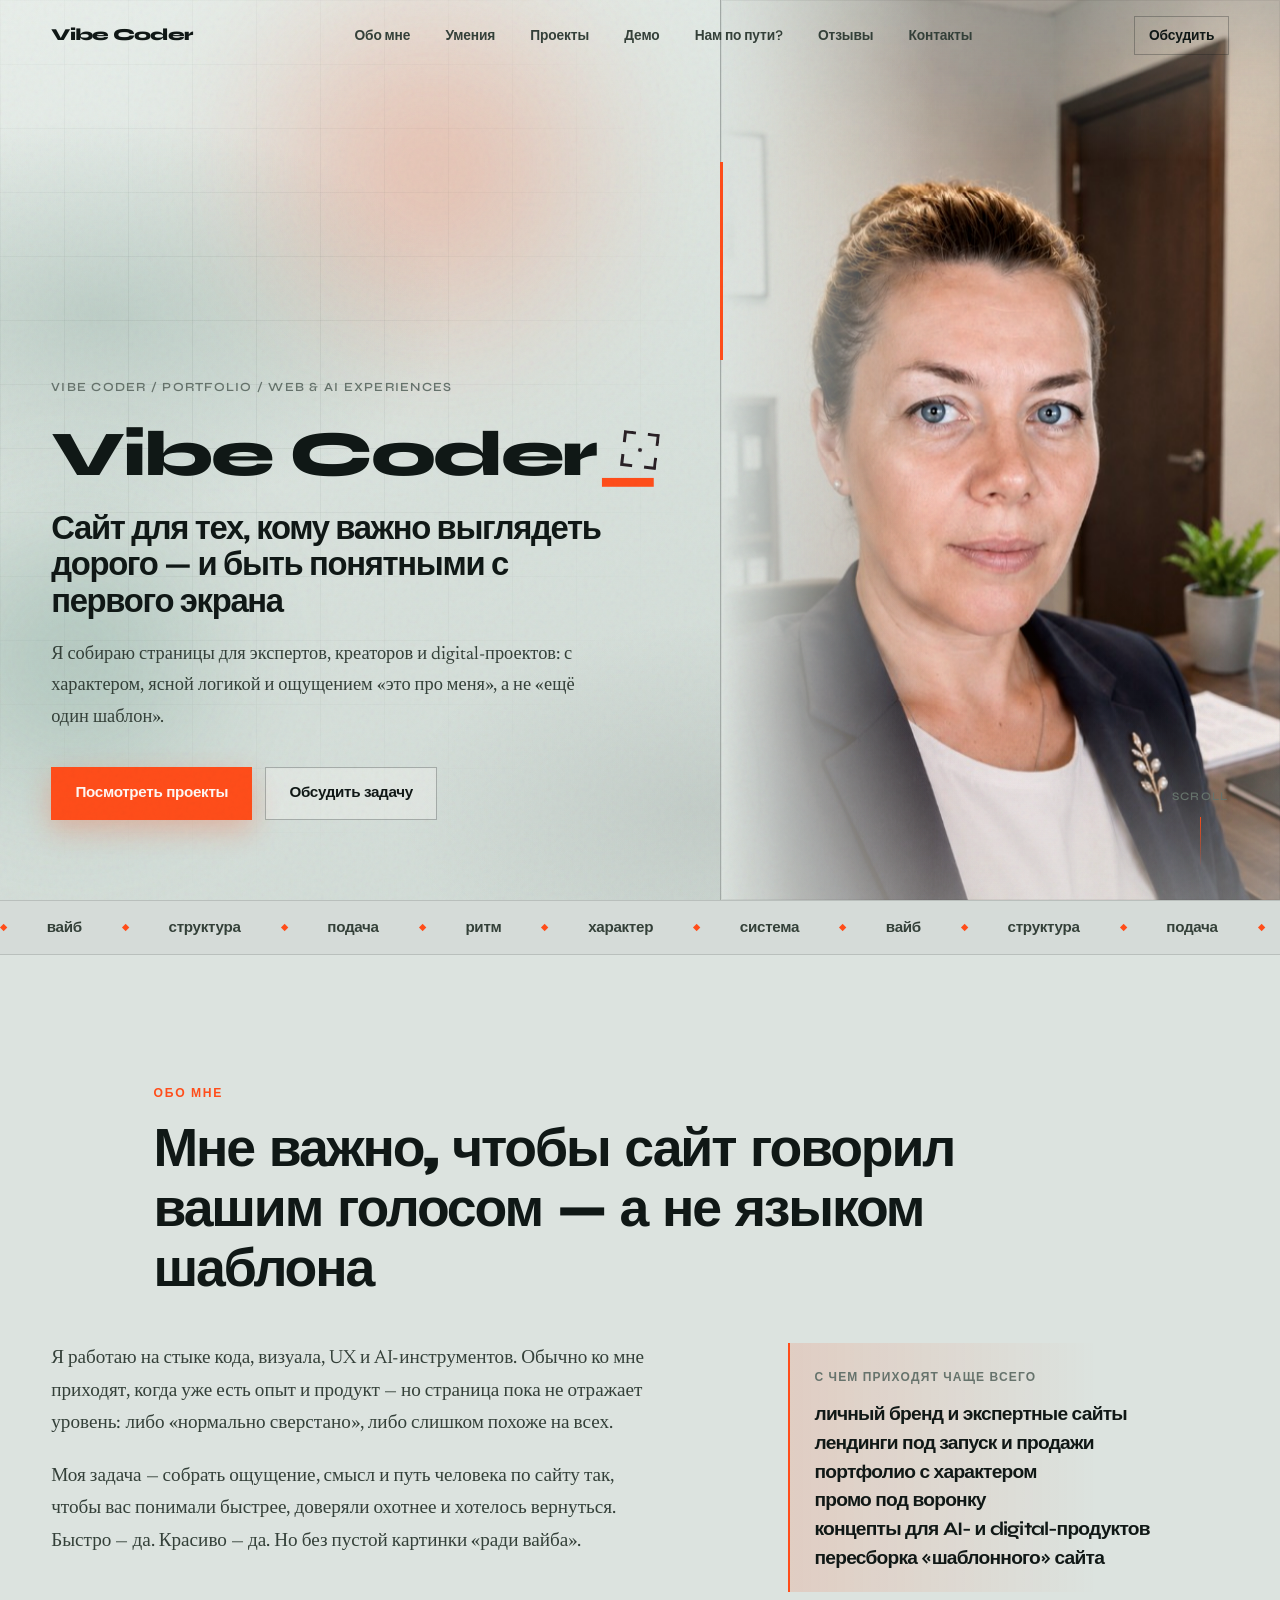
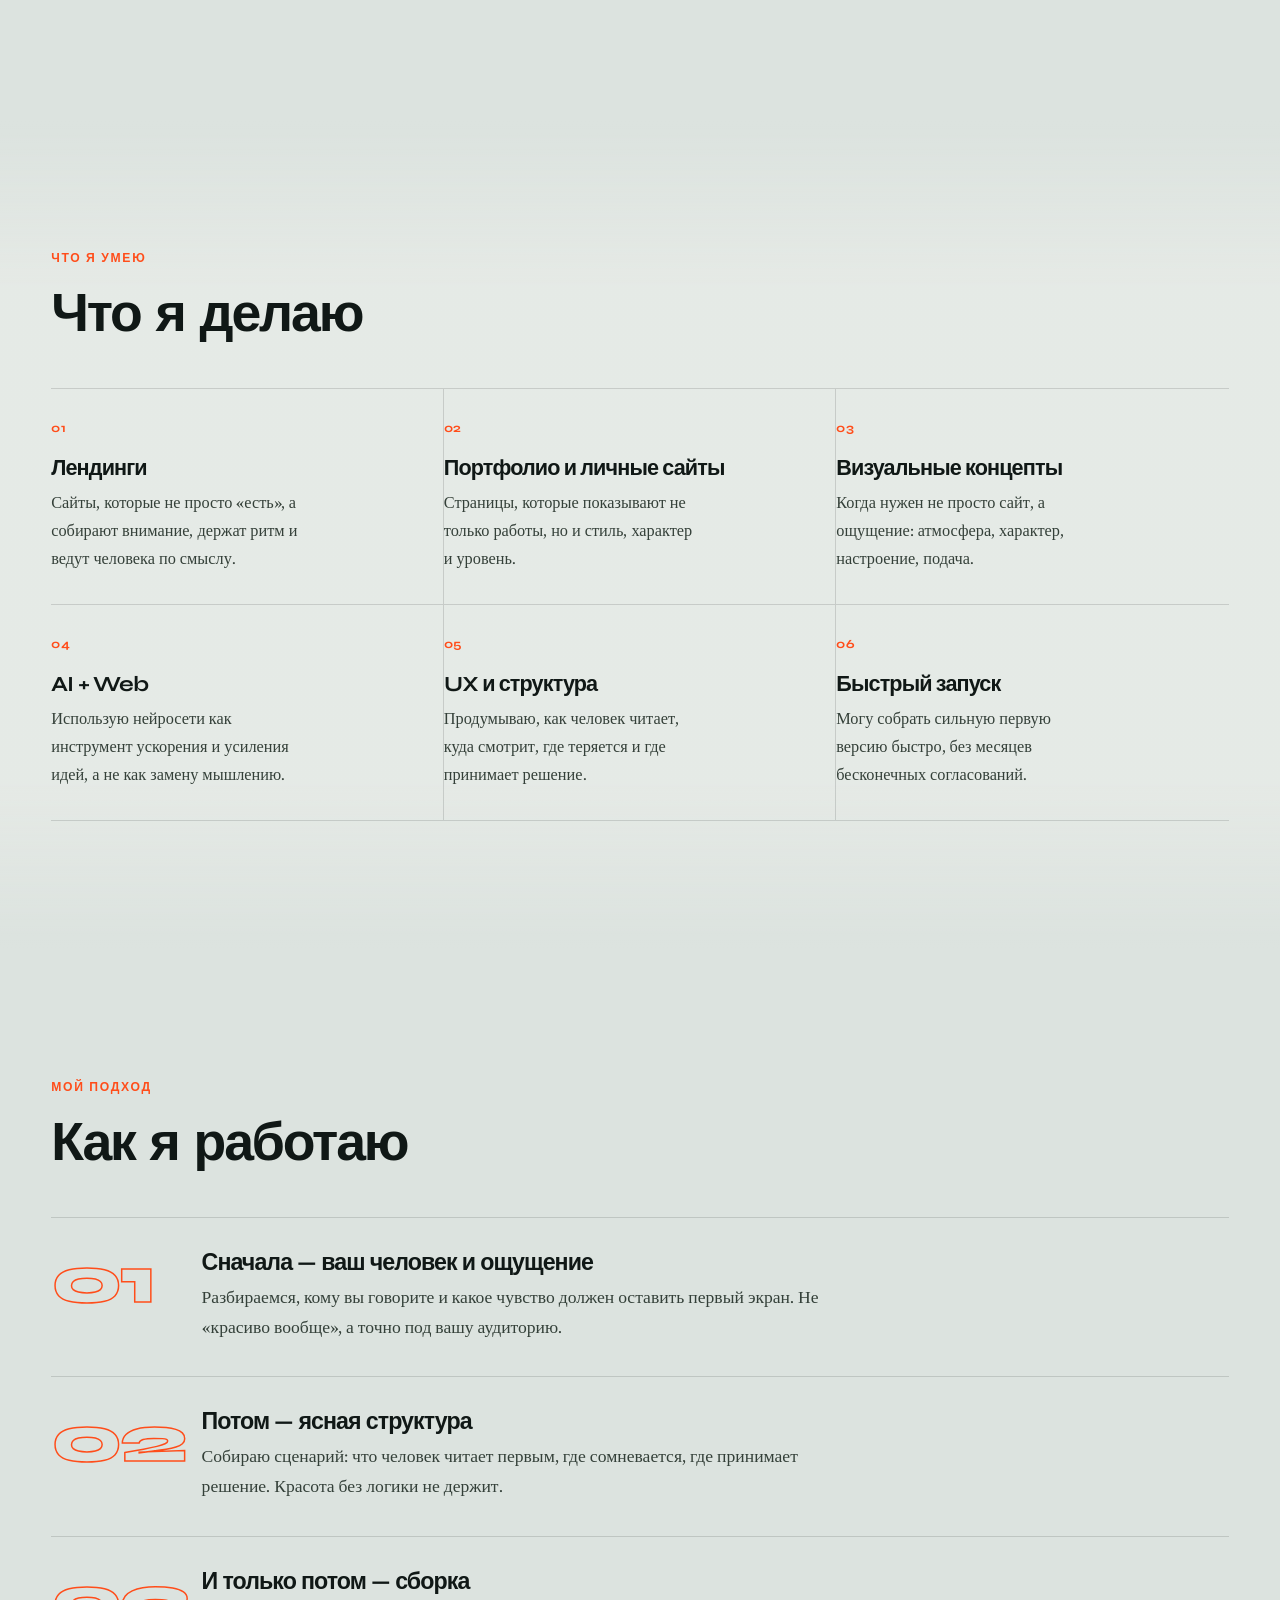
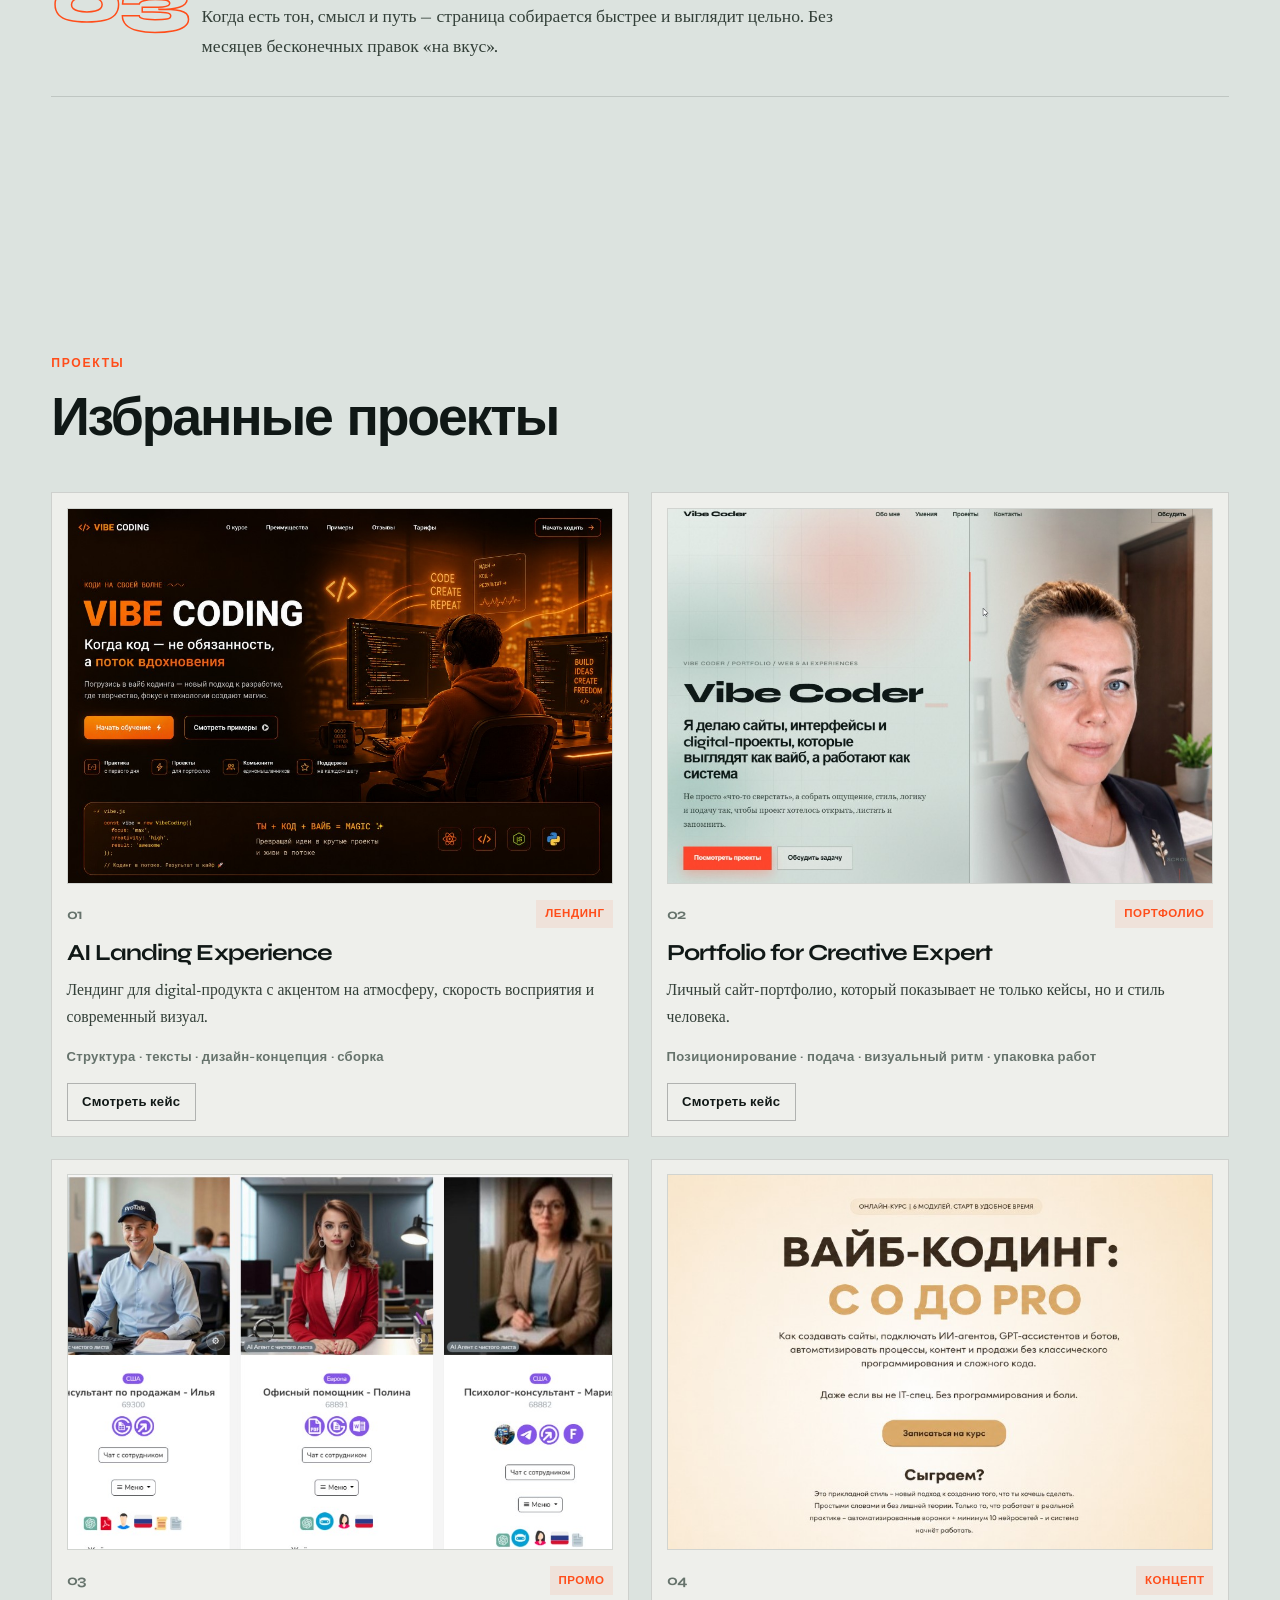
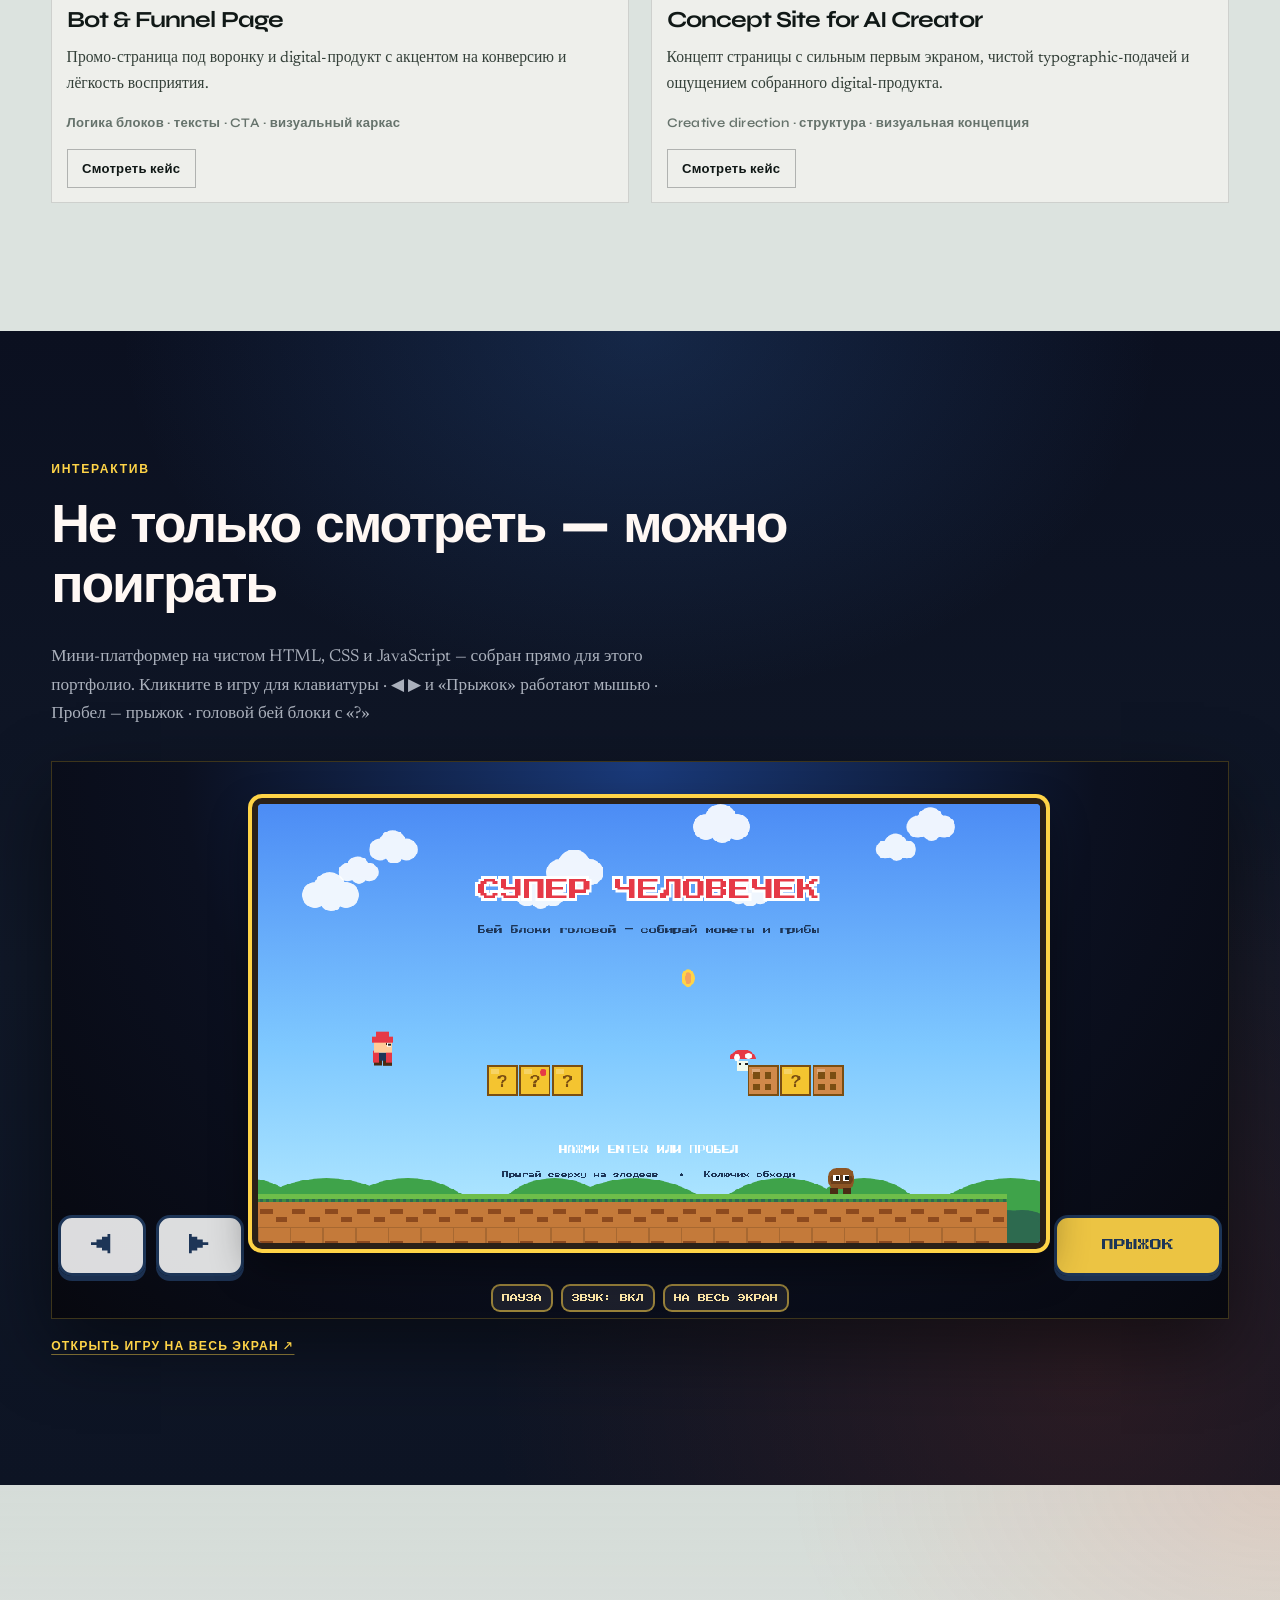
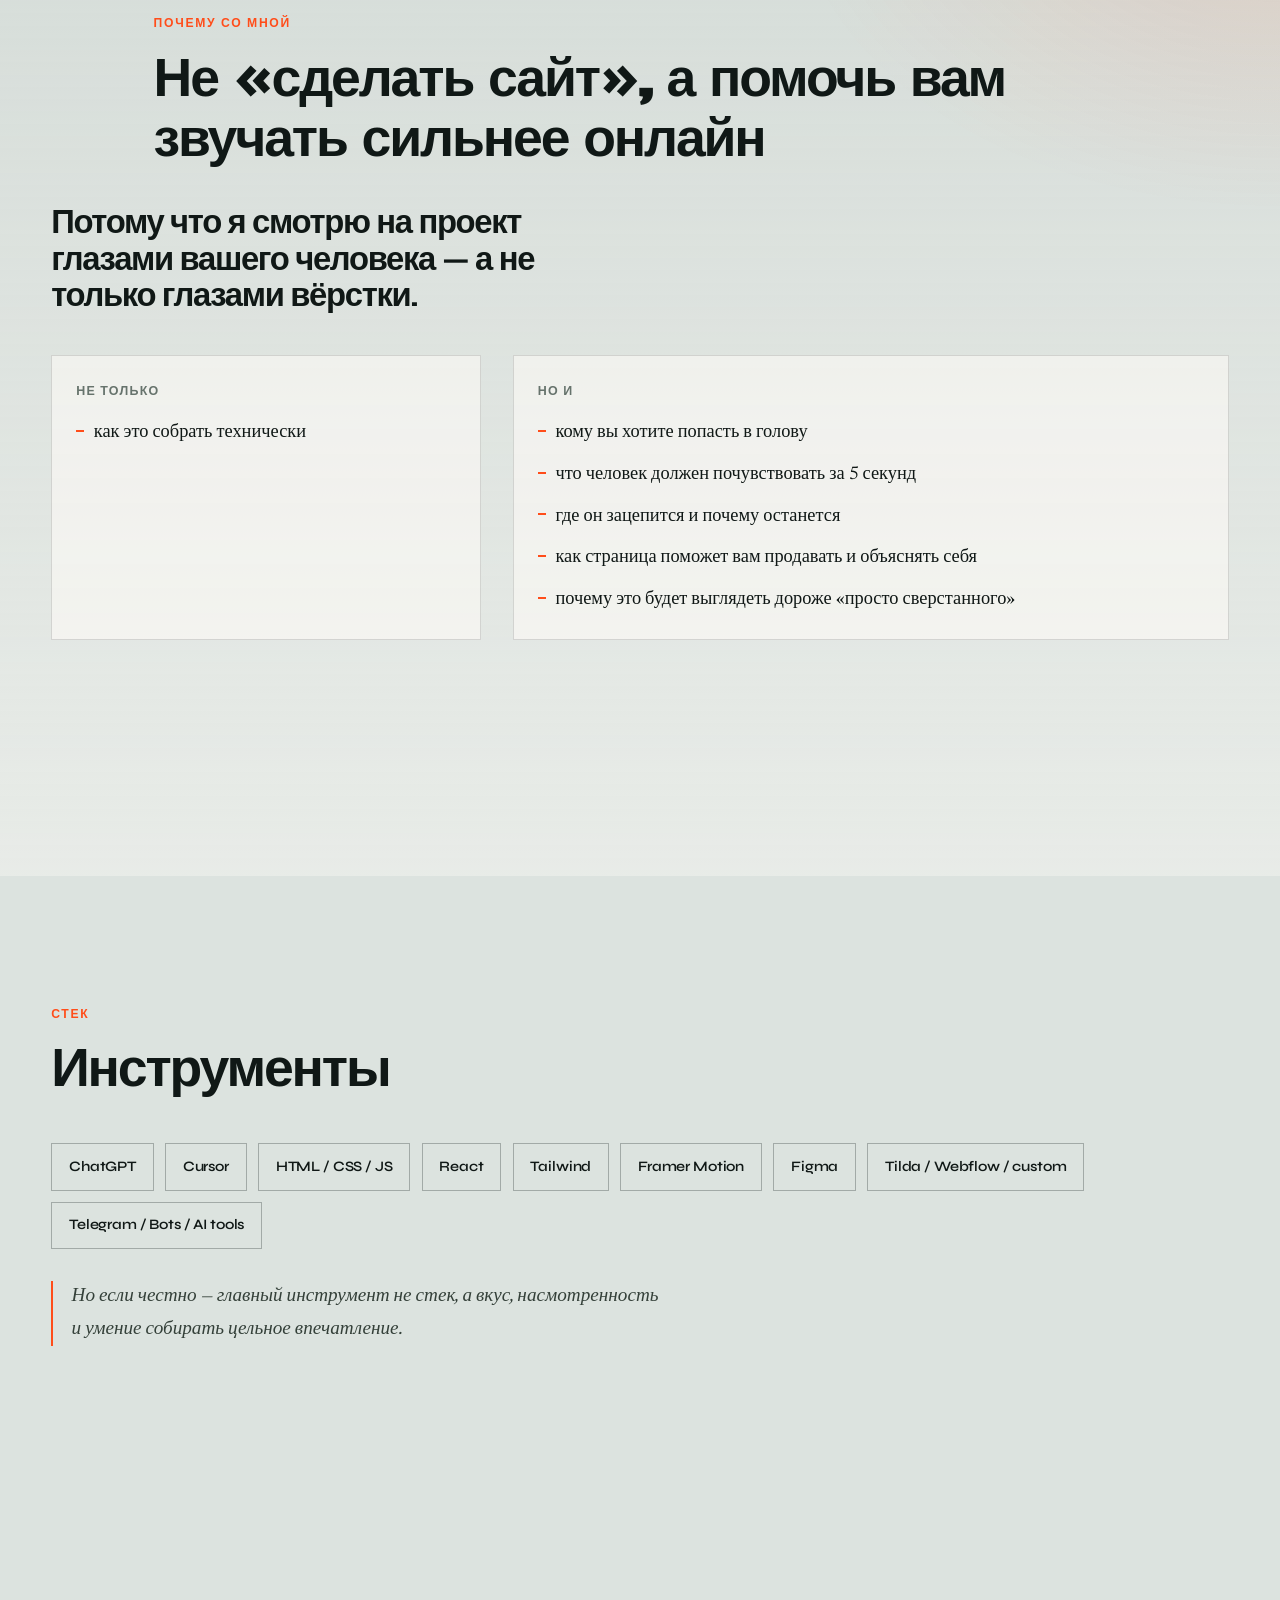
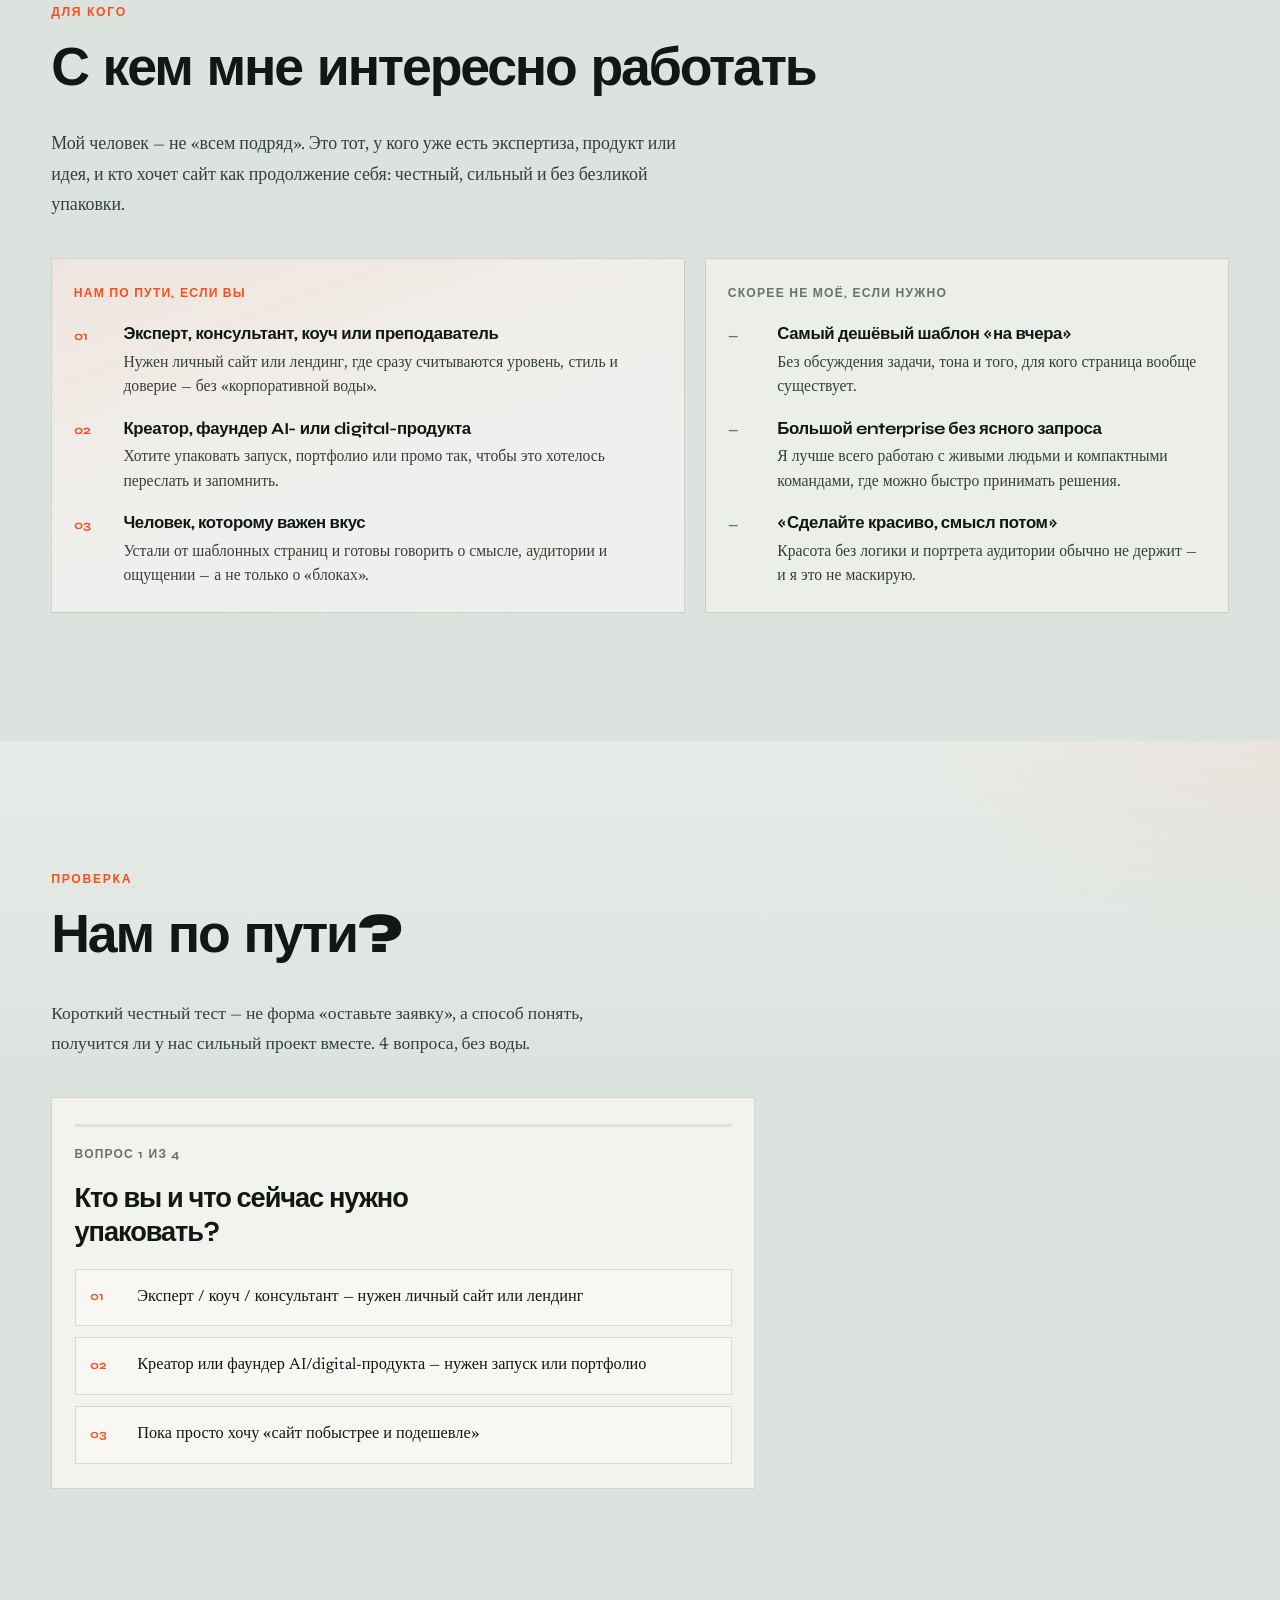
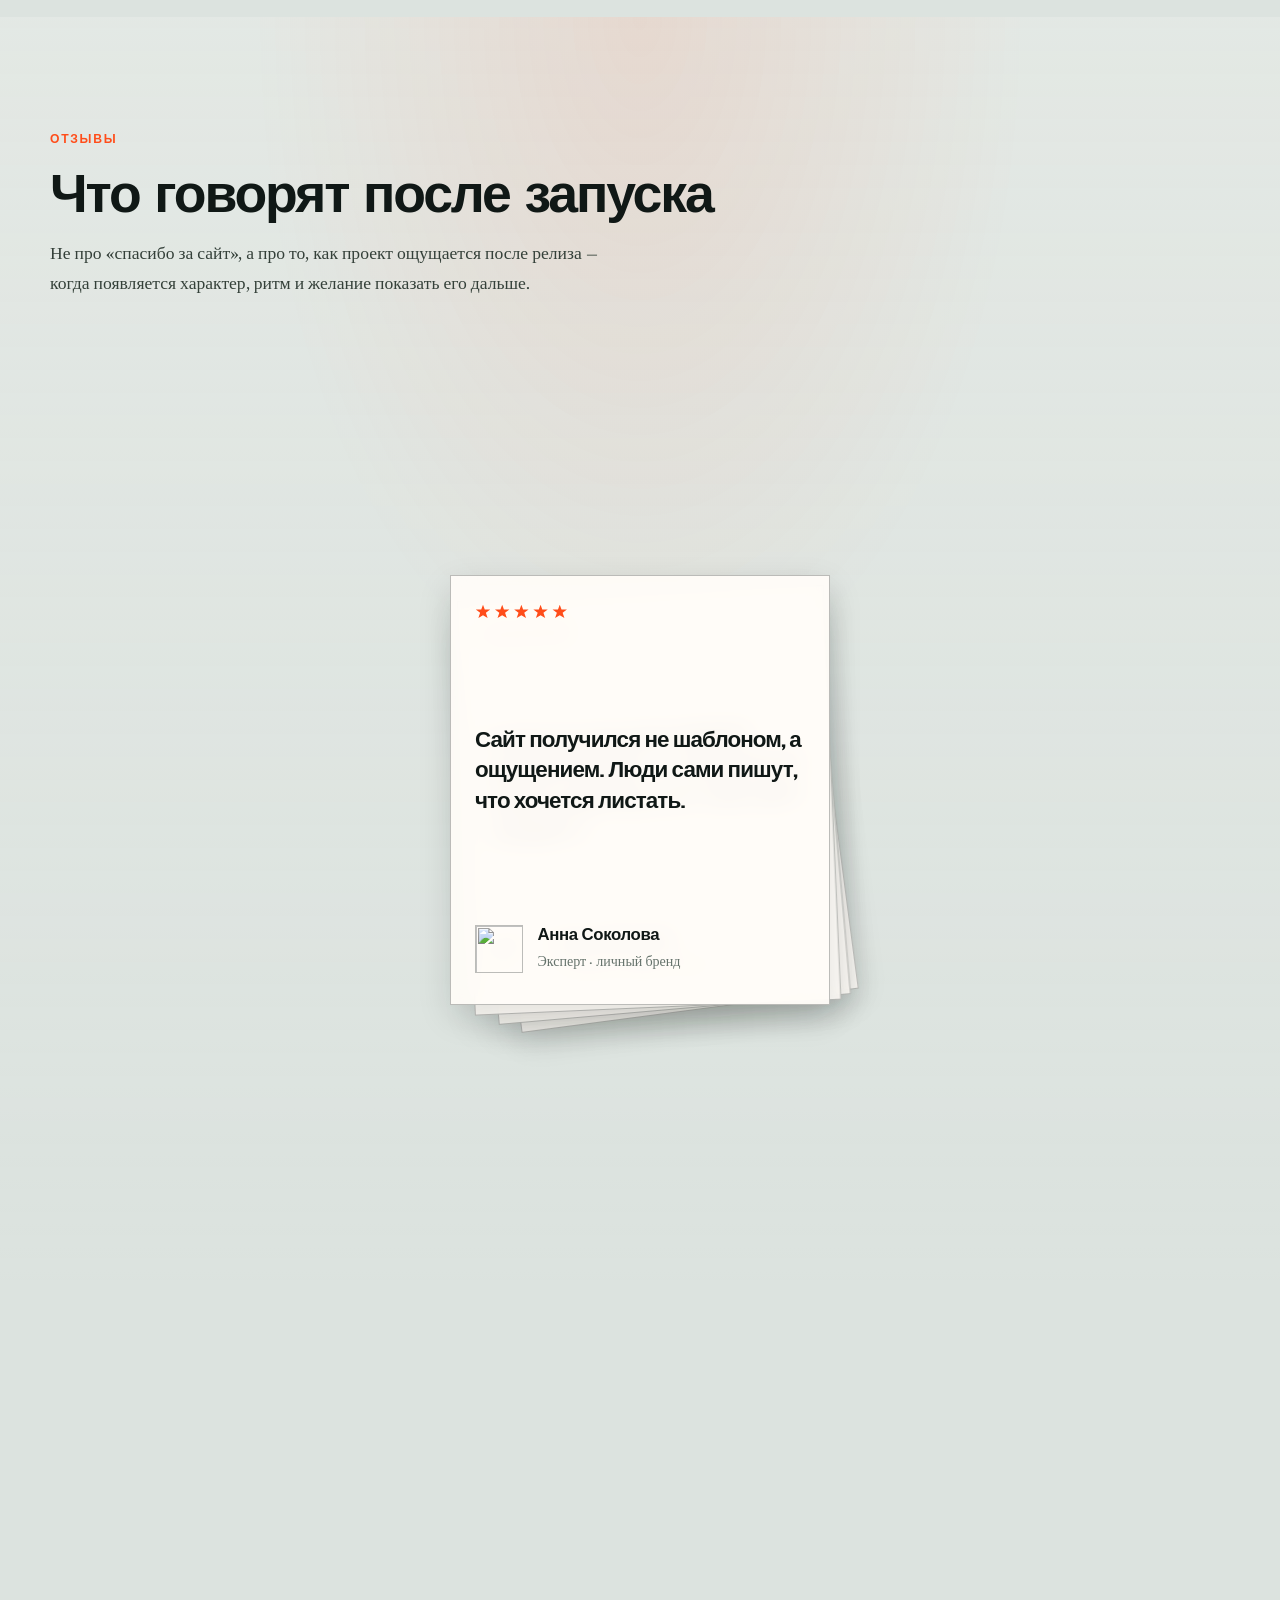
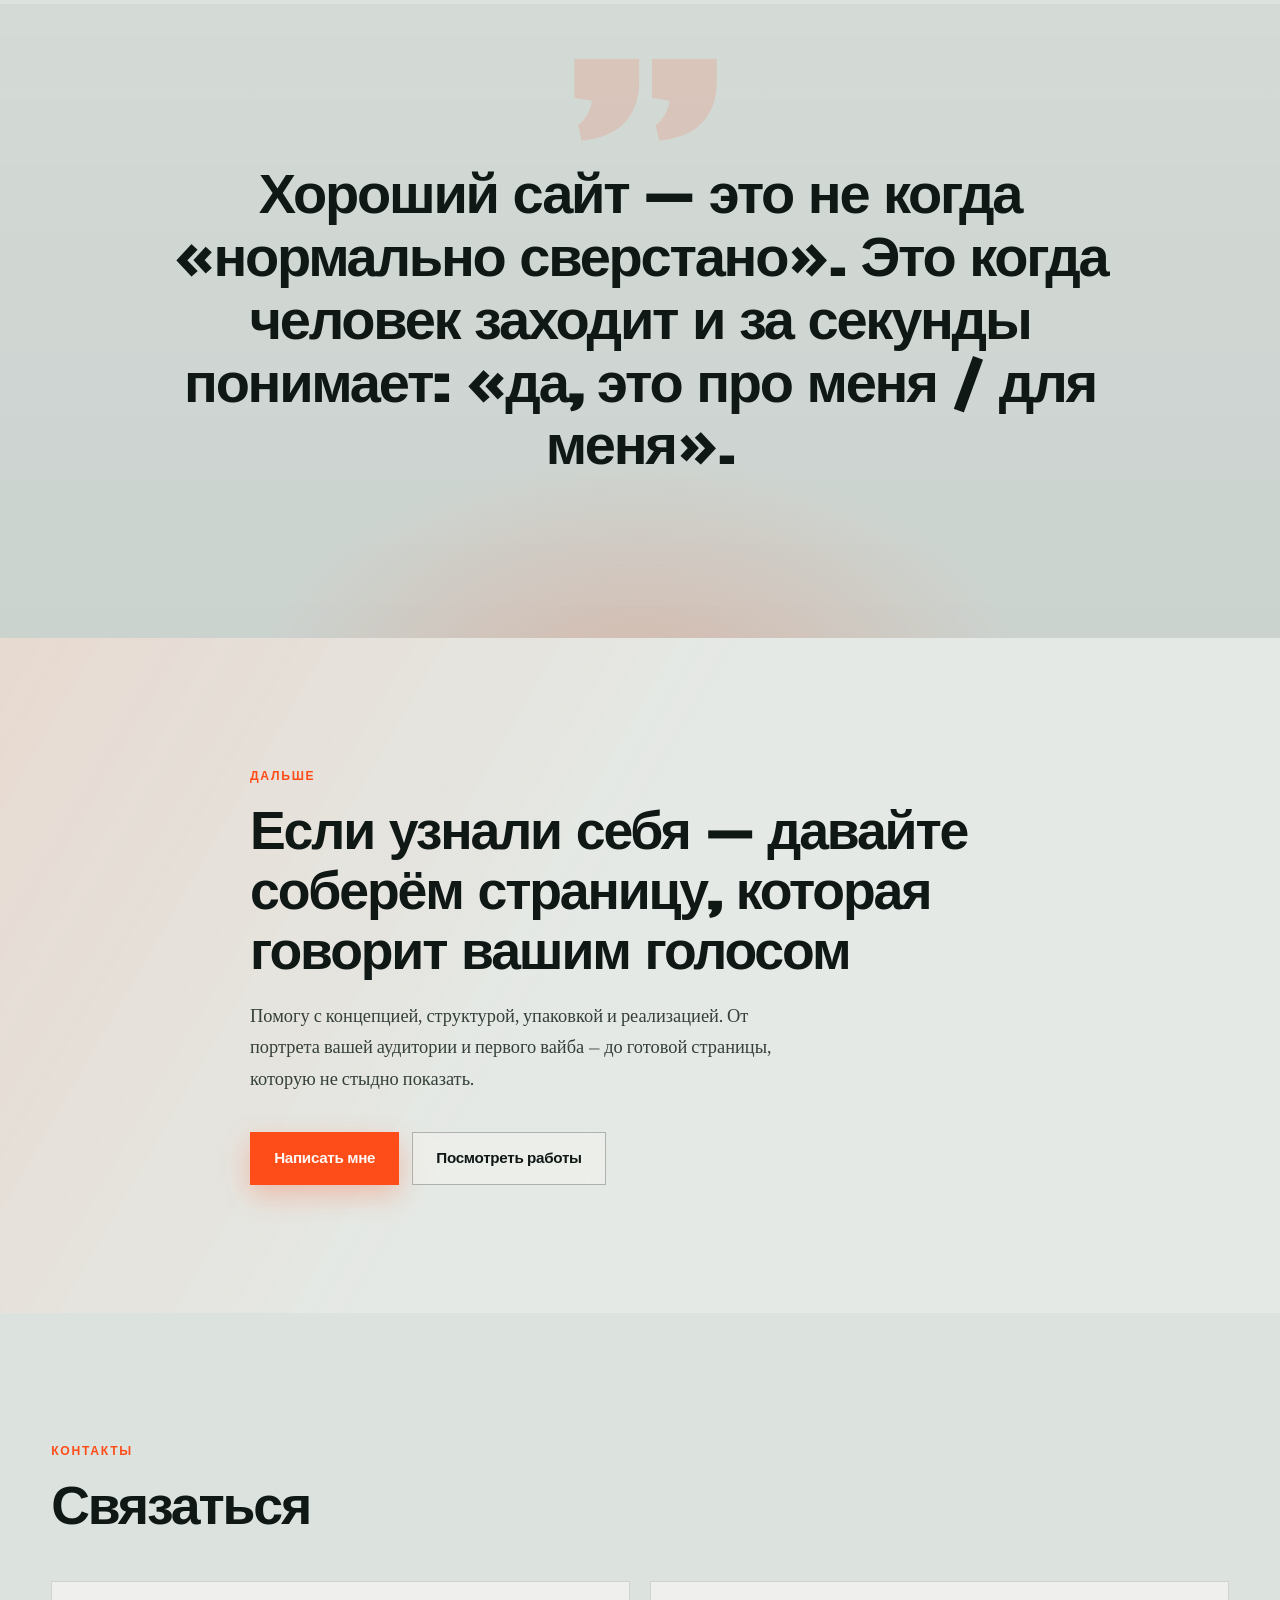
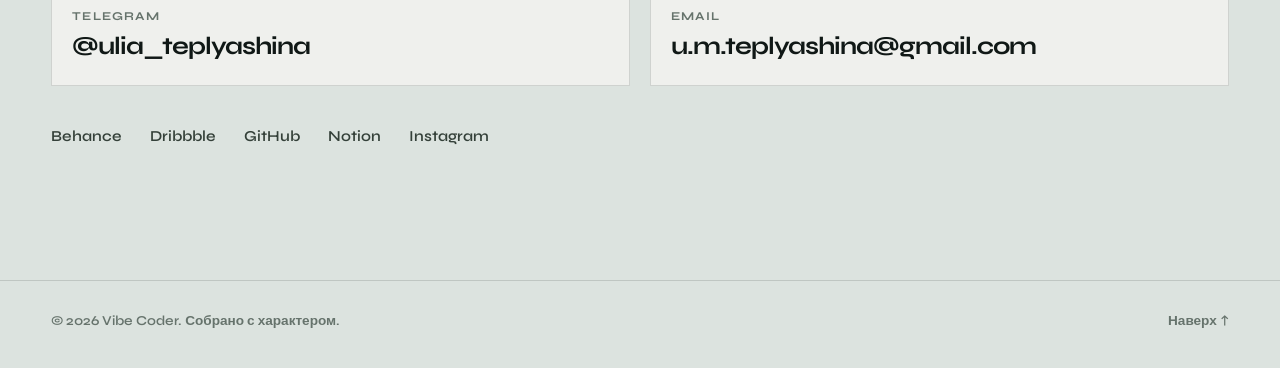
==== commit 54bb9ffb: "игра изменение" ====
--- a/index.html
+++ b/index.html
@@ -31,6 +31,7 @@
       <a href="#about">Обо мне</a>
       <a href="#skills">Умения</a>
       <a href="#projects">Проекты</a>
+      <a href="#playground">Демо</a>
       <a href="#fit">Нам по пути?</a>
       <a href="#testimonials">Отзывы</a>
       <a href="#contact">Контакты</a>
@@ -292,6 +293,41 @@
             </div>
           </article>
         </div>
+      </div>
+    </section>
+
+    <section class="section playground" id="playground">
+      <div class="section-inner">
+        <div class="section-head">
+          <p class="section-label">Интерактив</p>
+          <h2 class="section-title">Не только смотреть — можно поиграть</h2>
+        </div>
+        <p class="playground-lead">
+          Мини-платформер на чистом HTML, CSS и JavaScript — собран прямо для этого портфолио.
+          Кликните в игру для клавиатуры · ◀ ▶ и «Прыжок» работают мышью · Пробел — прыжок · головой бей блоки с «?»
+        </p>
+        <div class="playground-frame-wrap">
+          <div class="playground-fs-host" id="playgroundFsHost">
+            <iframe
+              class="playground-frame"
+              src="game-embed.html"
+              title="Супер Человечек — браузерная игра"
+              loading="lazy"
+              tabindex="0"
+              allow="fullscreen"
+            ></iframe>
+            <button
+              type="button"
+              class="playground-exit cursor-target"
+              id="gameFullscreenExit"
+              hidden
+              aria-label="Выйти из игры и вернуться на сайт"
+            >← К САЙТУ</button>
+          </div>
+        </div>
+        <p class="playground-foot">
+          <a class="cursor-target" href="index1.html" target="_blank" rel="noopener noreferrer">Открыть игру на весь экран ↗</a>
+        </p>
       </div>
     </section>
 
--- a/styles.css
+++ b/styles.css
@@ -1122,6 +1122,127 @@
   padding-left: 1.15rem;
 }
 
+/* Playground */
+.playground {
+  background:
+    radial-gradient(ellipse 70% 55% at 50% 0%, rgba(58, 123, 213, 0.22), transparent 58%),
+    radial-gradient(circle at 85% 90%, rgba(255, 77, 26, 0.12), transparent 40%),
+    linear-gradient(180deg, #0b1020 0%, #101828 55%, #0d1424 100%);
+  color: #e8edf7;
+}
+
+.playground .section-label {
+  color: #ffd447;
+}
+
+.playground .section-title {
+  color: #fff8f4;
+  max-width: 14ch;
+}
+
+.playground-lead {
+  max-width: 40rem;
+  margin: -1rem 0 2rem;
+  color: rgba(232, 237, 247, 0.72);
+  font-size: 1.08rem;
+  line-height: 1.65;
+}
+
+.playground-frame-wrap {
+  position: relative;
+  overflow: hidden;
+  border: 1px solid rgba(255, 212, 71, 0.22);
+  background: #07080f;
+  box-shadow:
+    0 0 0 1px rgba(255, 255, 255, 0.04) inset,
+    0 28px 72px rgba(0, 0, 0, 0.48);
+  min-height: clamp(460px, 62vh, 680px);
+  height: clamp(460px, 62vh, 680px);
+}
+
+.playground-fs-host {
+  position: relative;
+  width: 100%;
+  height: 100%;
+}
+
+.playground-frame {
+  display: block;
+  width: 100%;
+  height: 100%;
+  border: 0;
+  background: #0b1020;
+}
+
+.playground-exit {
+  position: absolute;
+  top: 12px;
+  right: 12px;
+  z-index: 20;
+  font-family: var(--font-display);
+  font-size: 0.72rem;
+  font-weight: 700;
+  letter-spacing: 0.08em;
+  text-transform: uppercase;
+  padding: 0.75rem 1.1rem;
+  border: 2px solid rgba(255, 212, 71, 0.65);
+  border-radius: 999px;
+  background: rgba(11, 16, 32, 0.88);
+  color: #ffd447;
+  cursor: pointer;
+  box-shadow: 0 8px 28px rgba(0, 0, 0, 0.45);
+  backdrop-filter: blur(8px);
+  transition: background 0.2s ease, color 0.2s ease, border-color 0.2s ease, transform 0.2s var(--ease);
+}
+
+.playground-exit:hover {
+  background: #ffd447;
+  color: #0b1020;
+  border-color: #ffd447;
+  transform: translateY(-1px);
+}
+
+.playground-fs-host:fullscreen,
+.playground-fs-host:-webkit-full-screen {
+  width: 100%;
+  height: 100%;
+  background: #0b1020;
+}
+
+.playground-fs-host:fullscreen .playground-frame,
+.playground-fs-host:-webkit-full-screen .playground-frame {
+  width: 100%;
+  height: 100%;
+}
+
+.playground-fs-host:fullscreen .playground-exit,
+.playground-fs-host:-webkit-full-screen .playground-exit {
+  top: max(14px, env(safe-area-inset-top, 0px));
+  right: max(14px, env(safe-area-inset-right, 0px));
+}
+
+.playground-foot {
+  margin-top: 1.1rem;
+  font-family: var(--font-display);
+  font-size: 0.76rem;
+  font-weight: 700;
+  letter-spacing: 0.1em;
+  text-transform: uppercase;
+}
+
+.playground-foot a {
+  color: #ffd447;
+  text-decoration: underline;
+  text-decoration-color: rgba(255, 212, 71, 0.45);
+  text-underline-offset: 4px;
+  transition: color 0.2s ease, text-decoration-color 0.2s ease;
+}
+
+.playground-foot a:hover {
+  color: #fff8f4;
+  text-decoration-color: rgba(255, 248, 244, 0.6);
+}
+
 /* Audience */
 .audience-lead {
   max-width: 40rem;
@@ -1970,6 +2091,16 @@
     font-size: 1rem;
   }
 
+  .playground-frame-wrap {
+    min-height: clamp(380px, 58vh, 520px);
+    height: clamp(380px, 58vh, 520px);
+  }
+
+  .playground-lead {
+    font-size: 1rem;
+    margin-bottom: 1.5rem;
+  }
+
   .fit-quiz {
     padding: 1.25rem 1.1rem 1.2rem;
   }
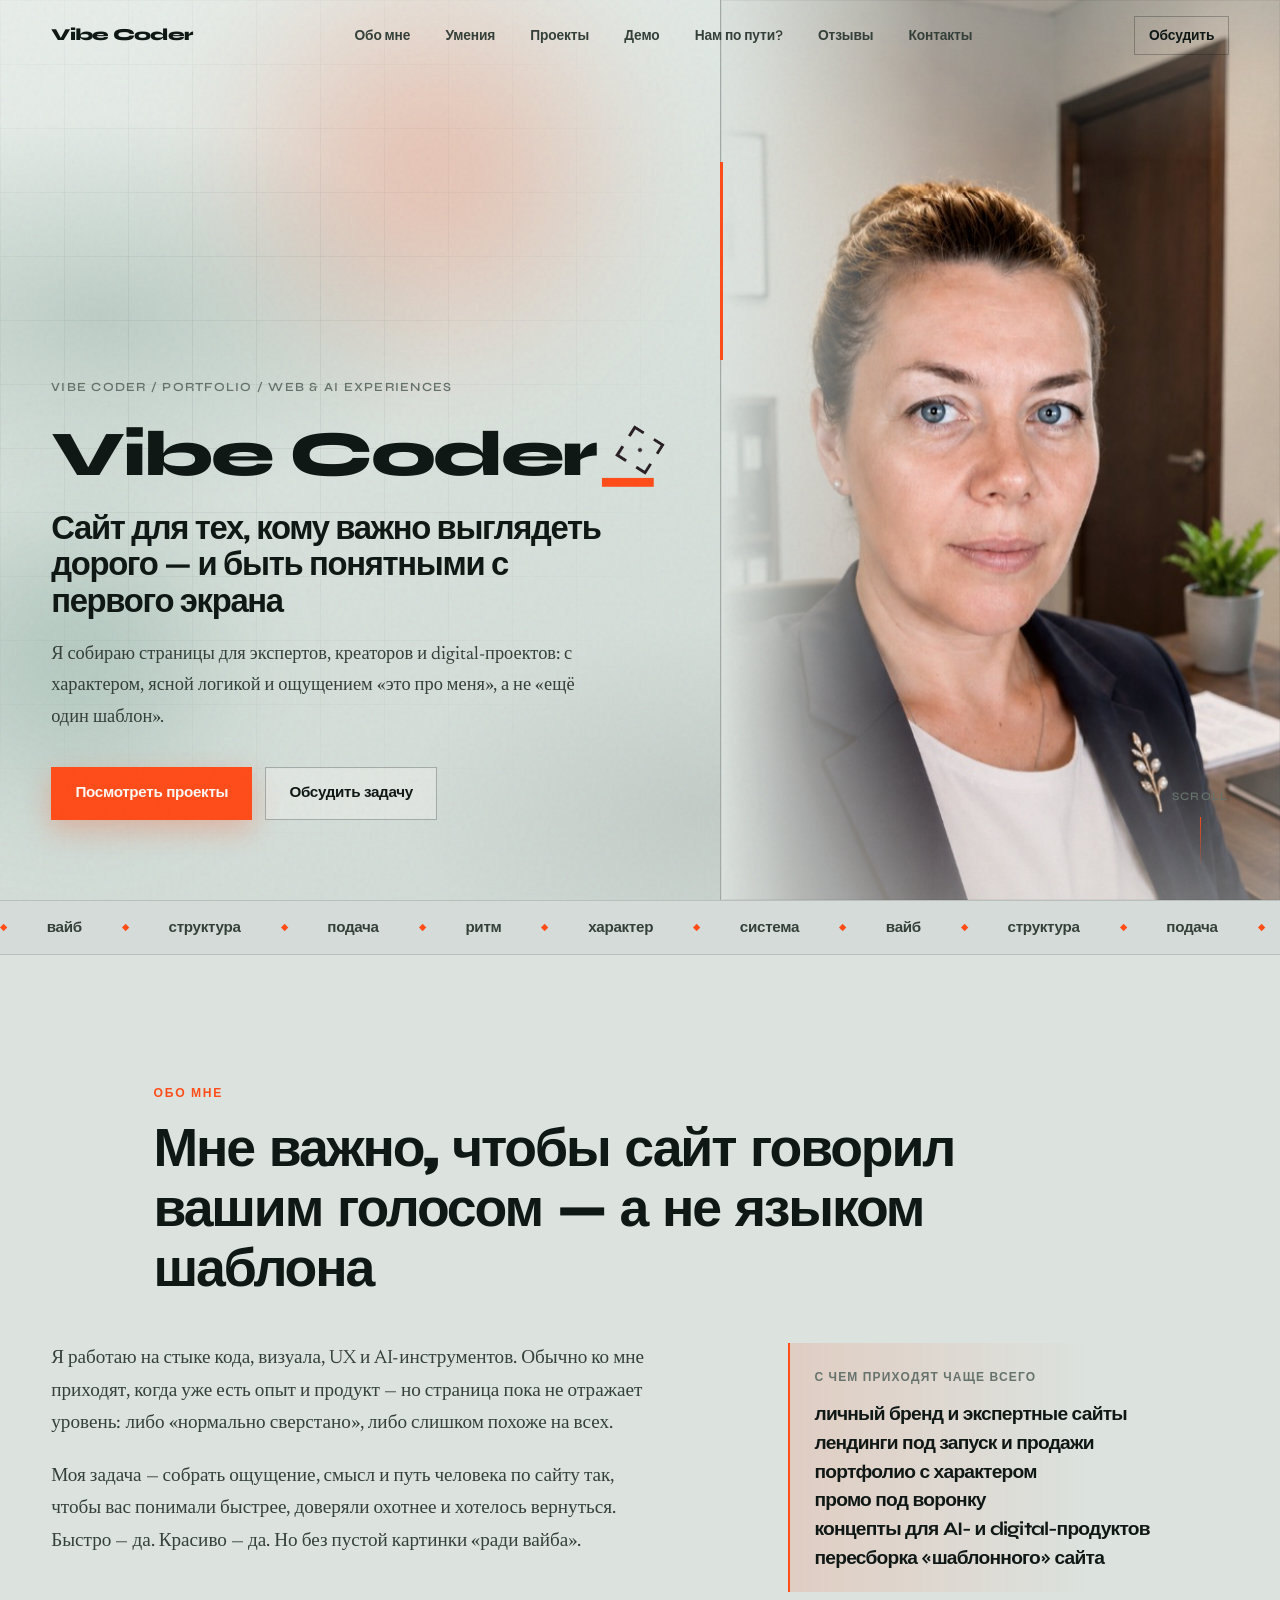
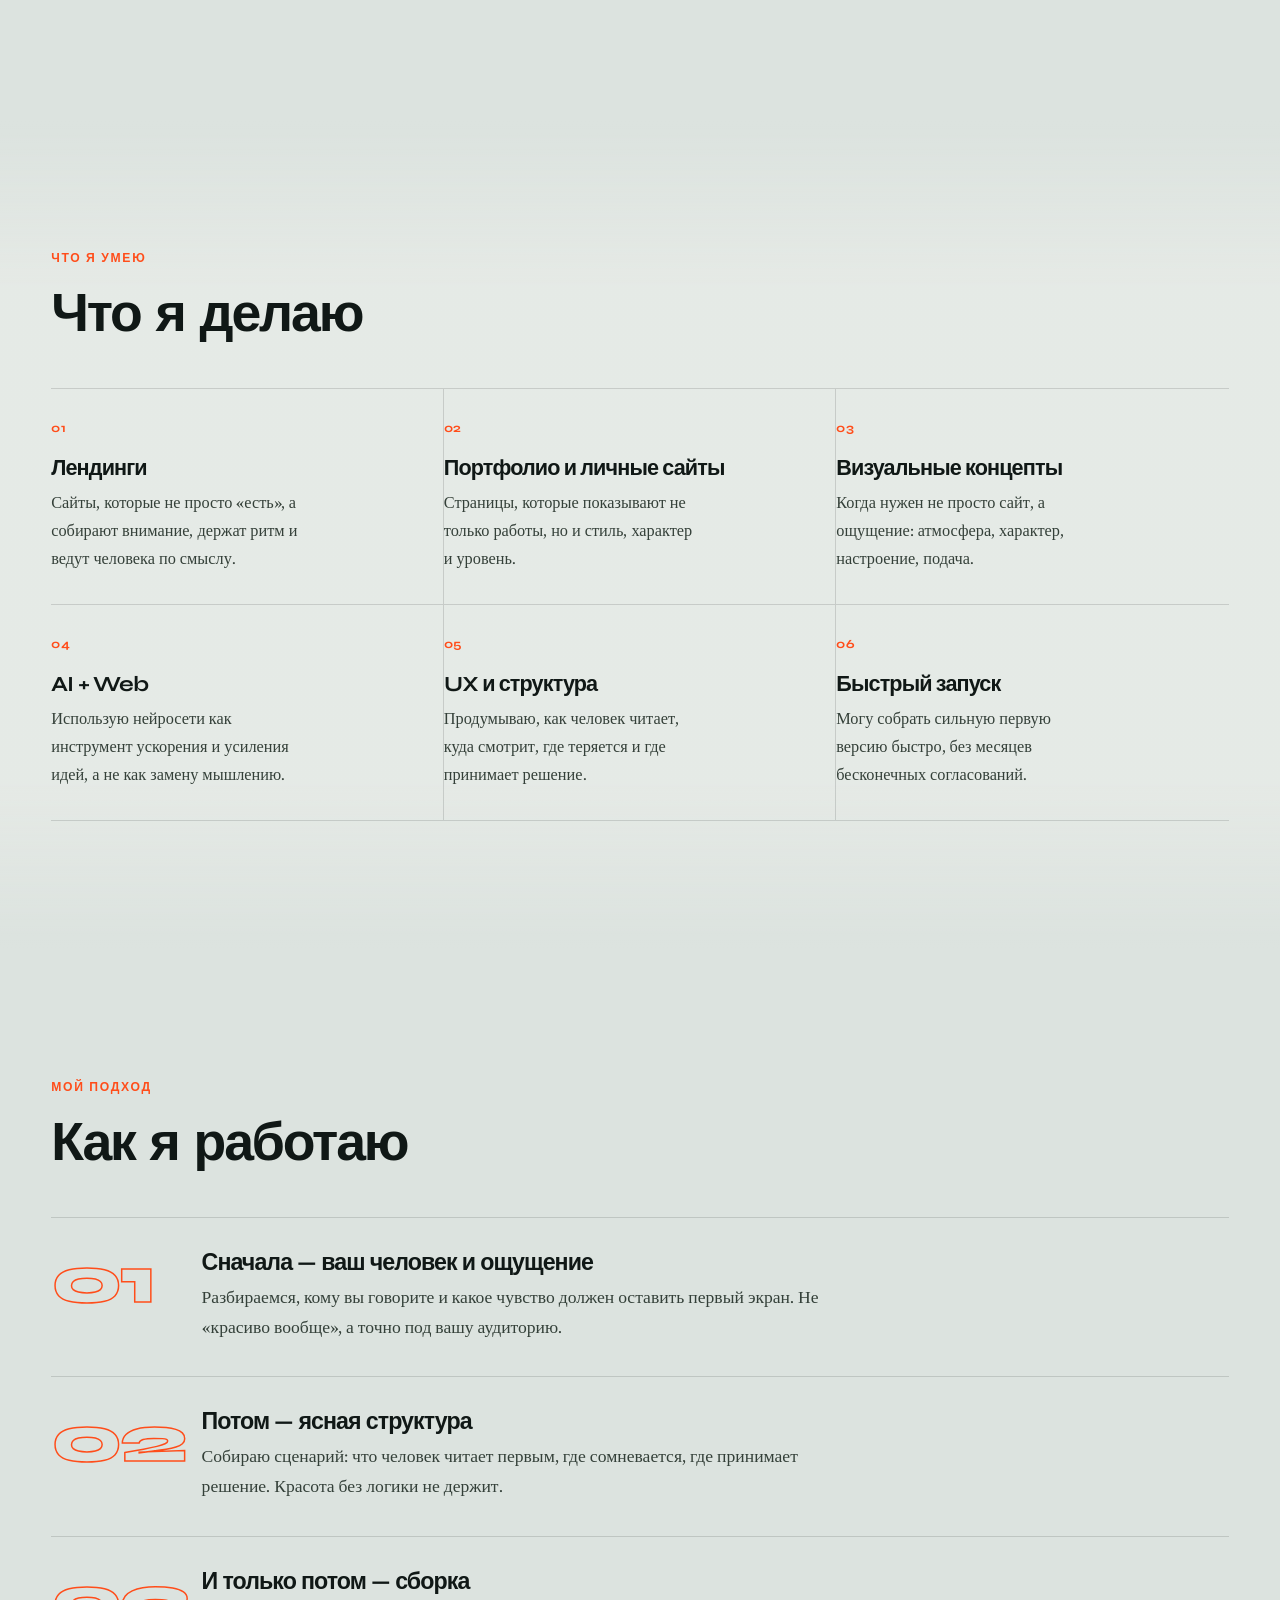
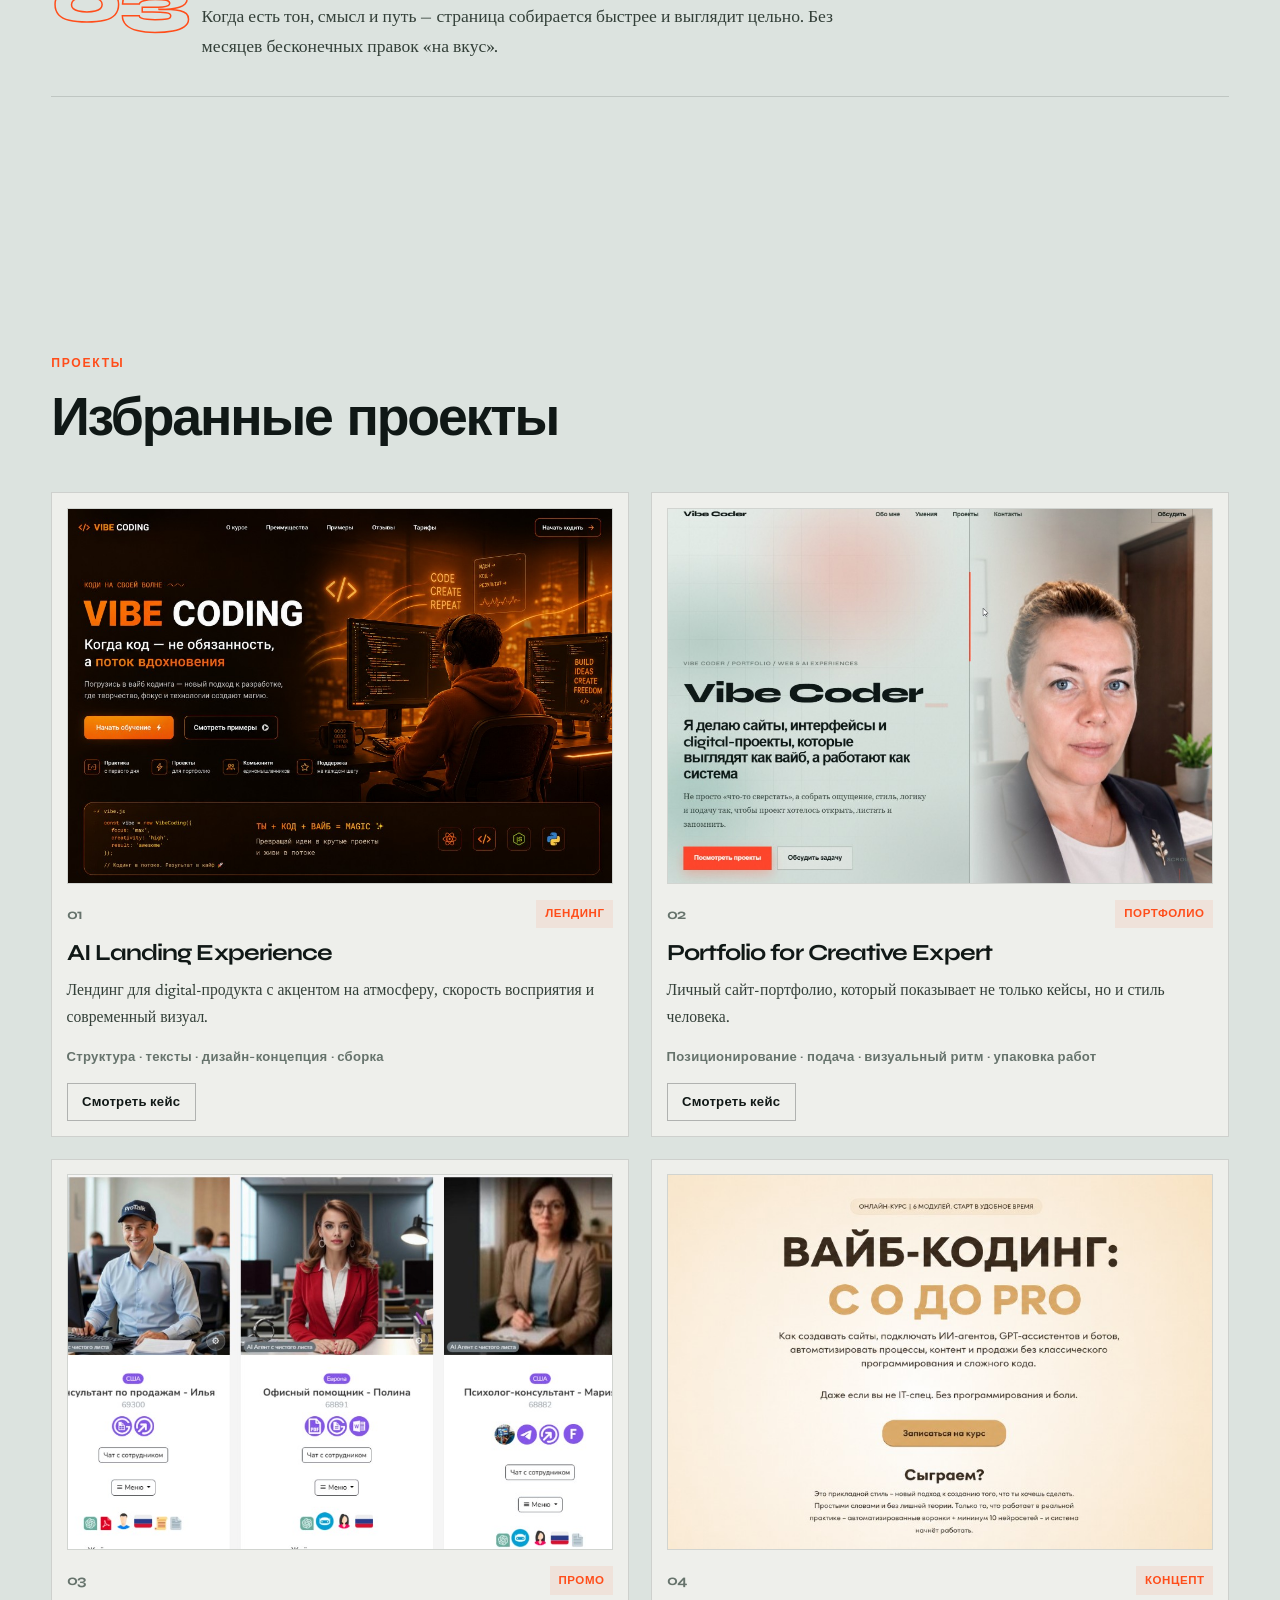
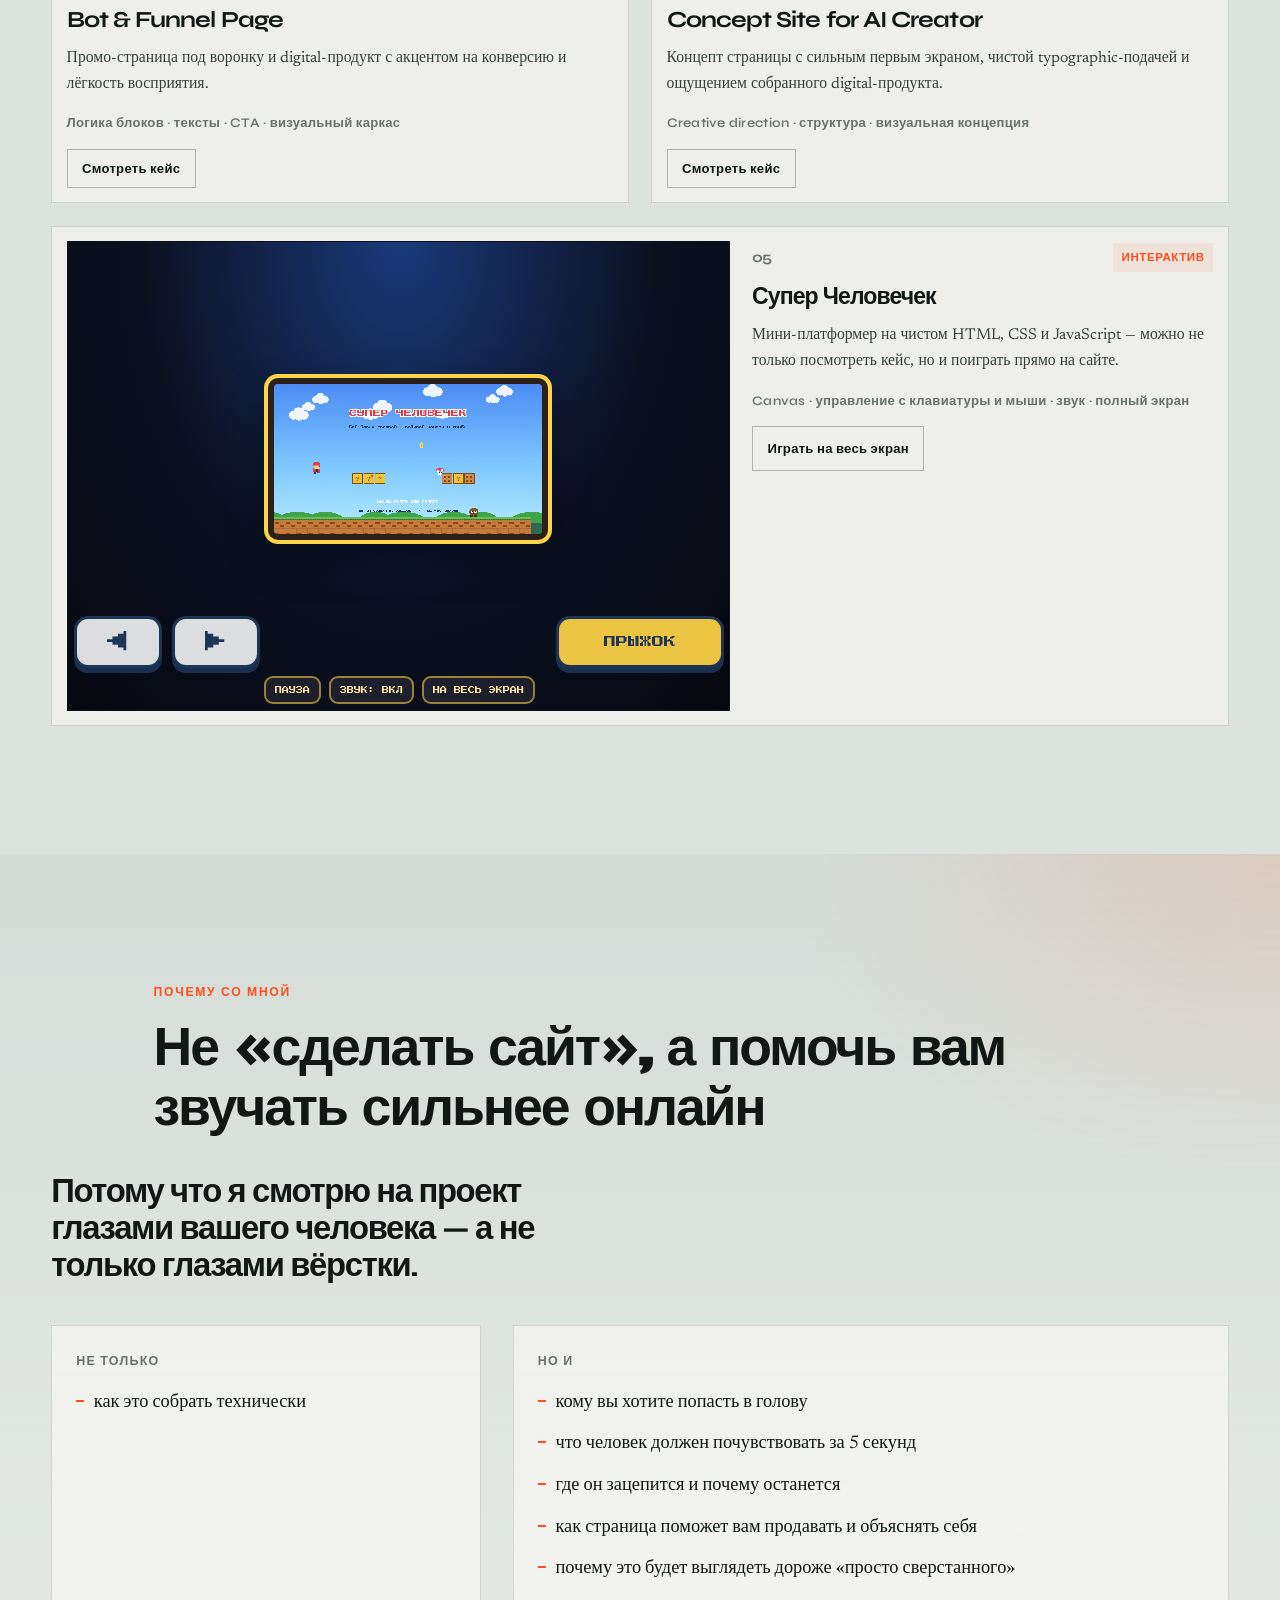
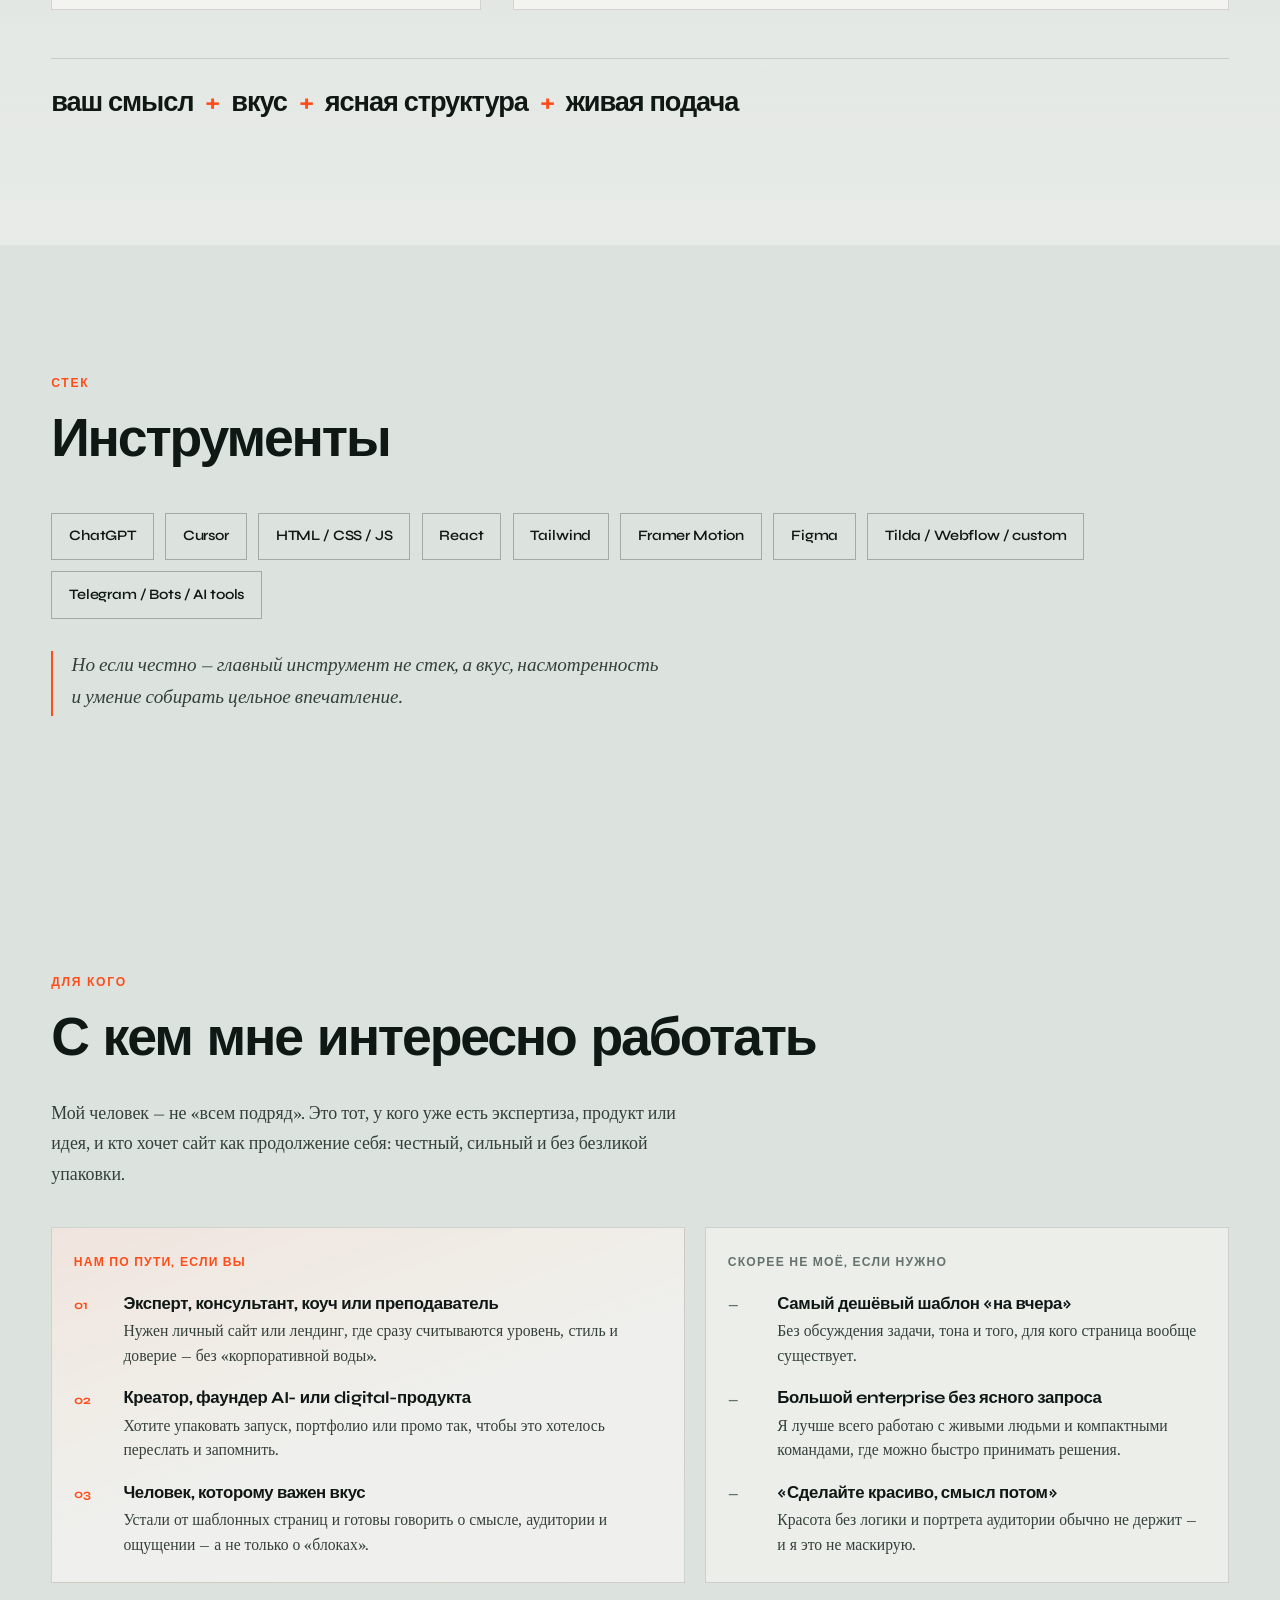
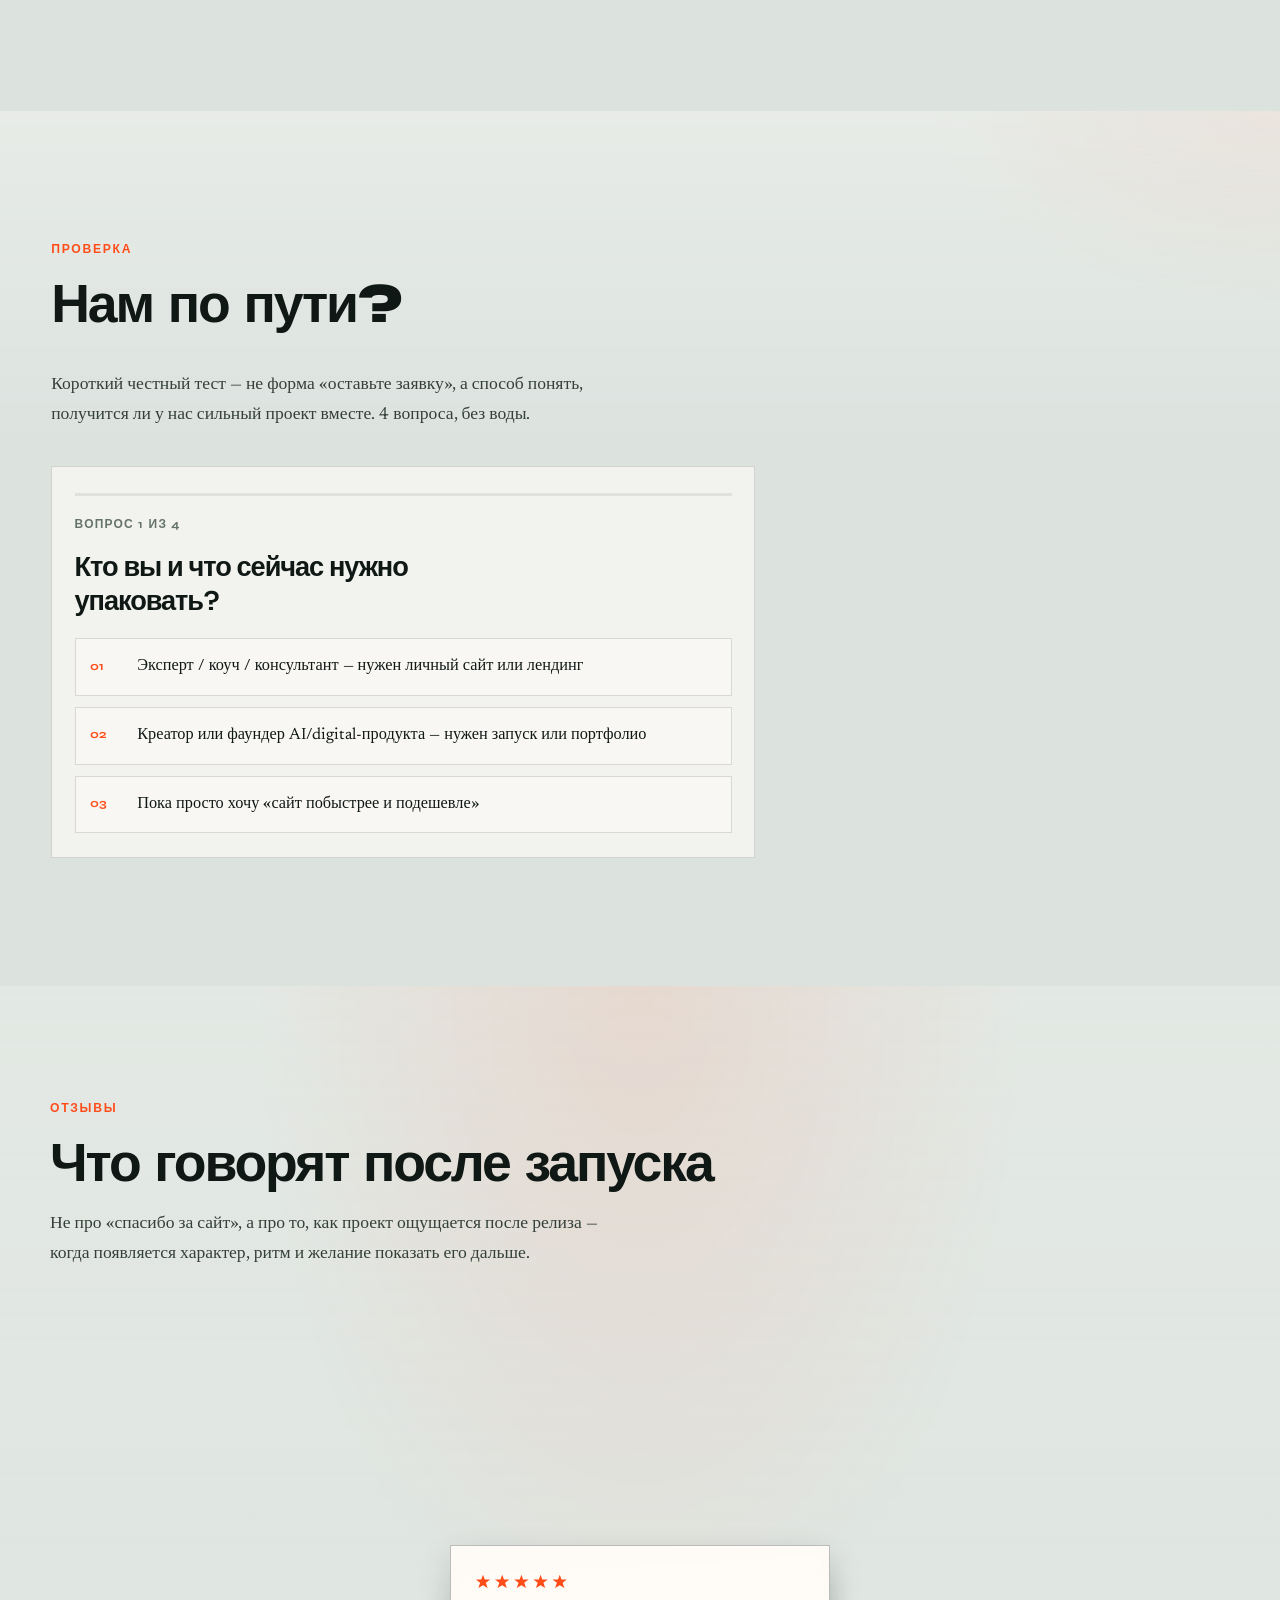
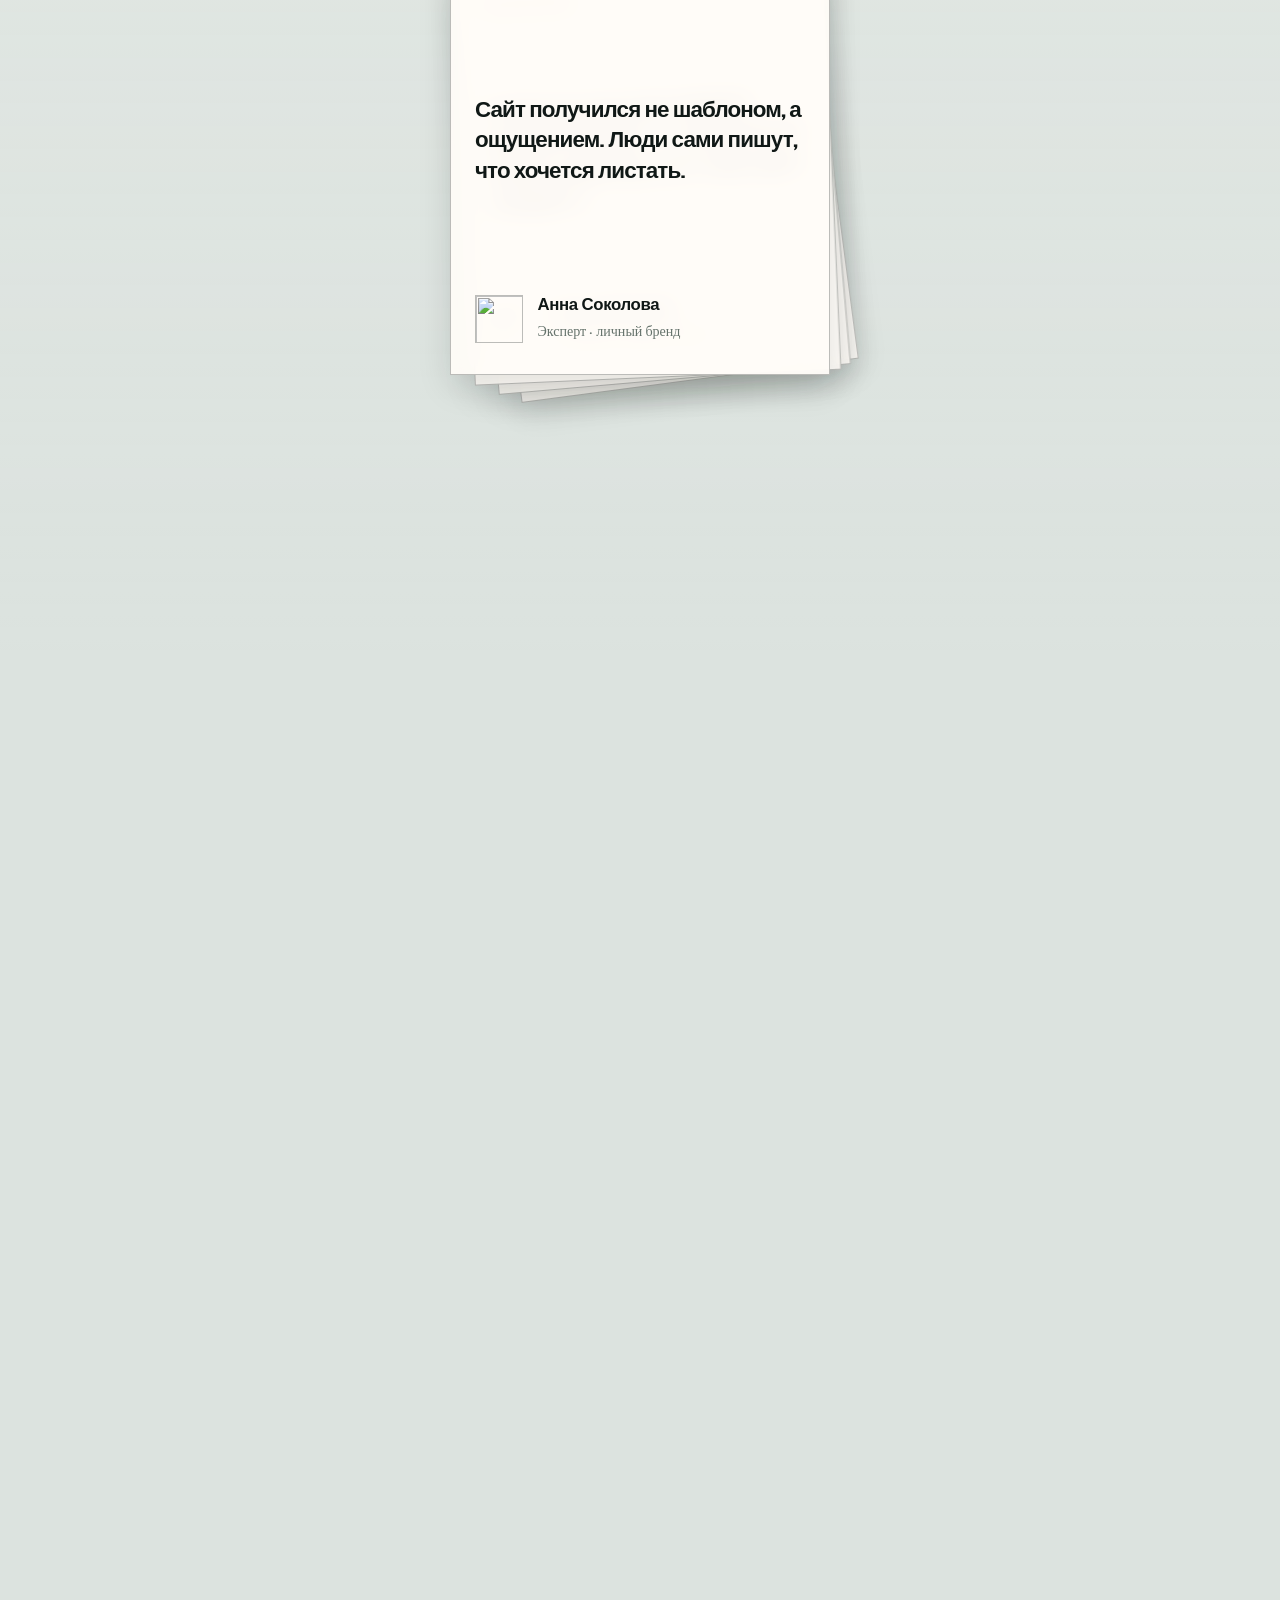
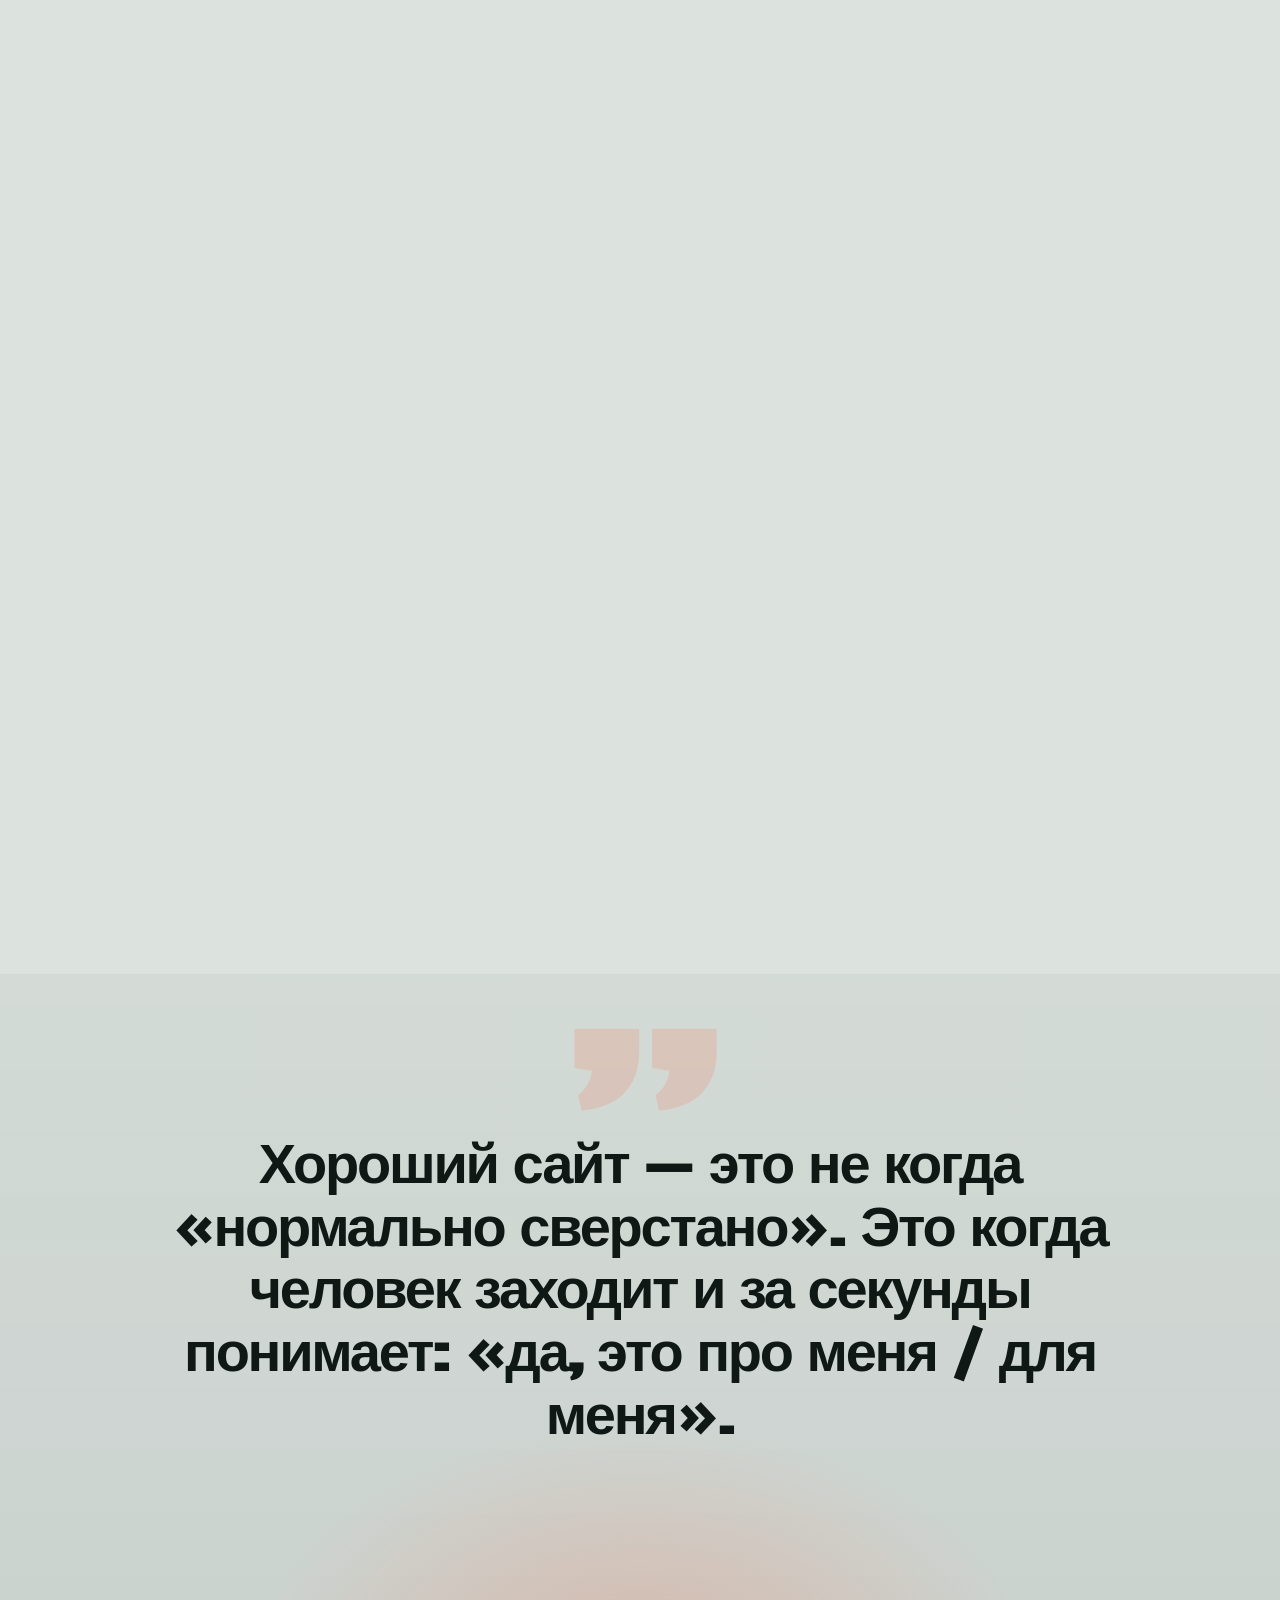
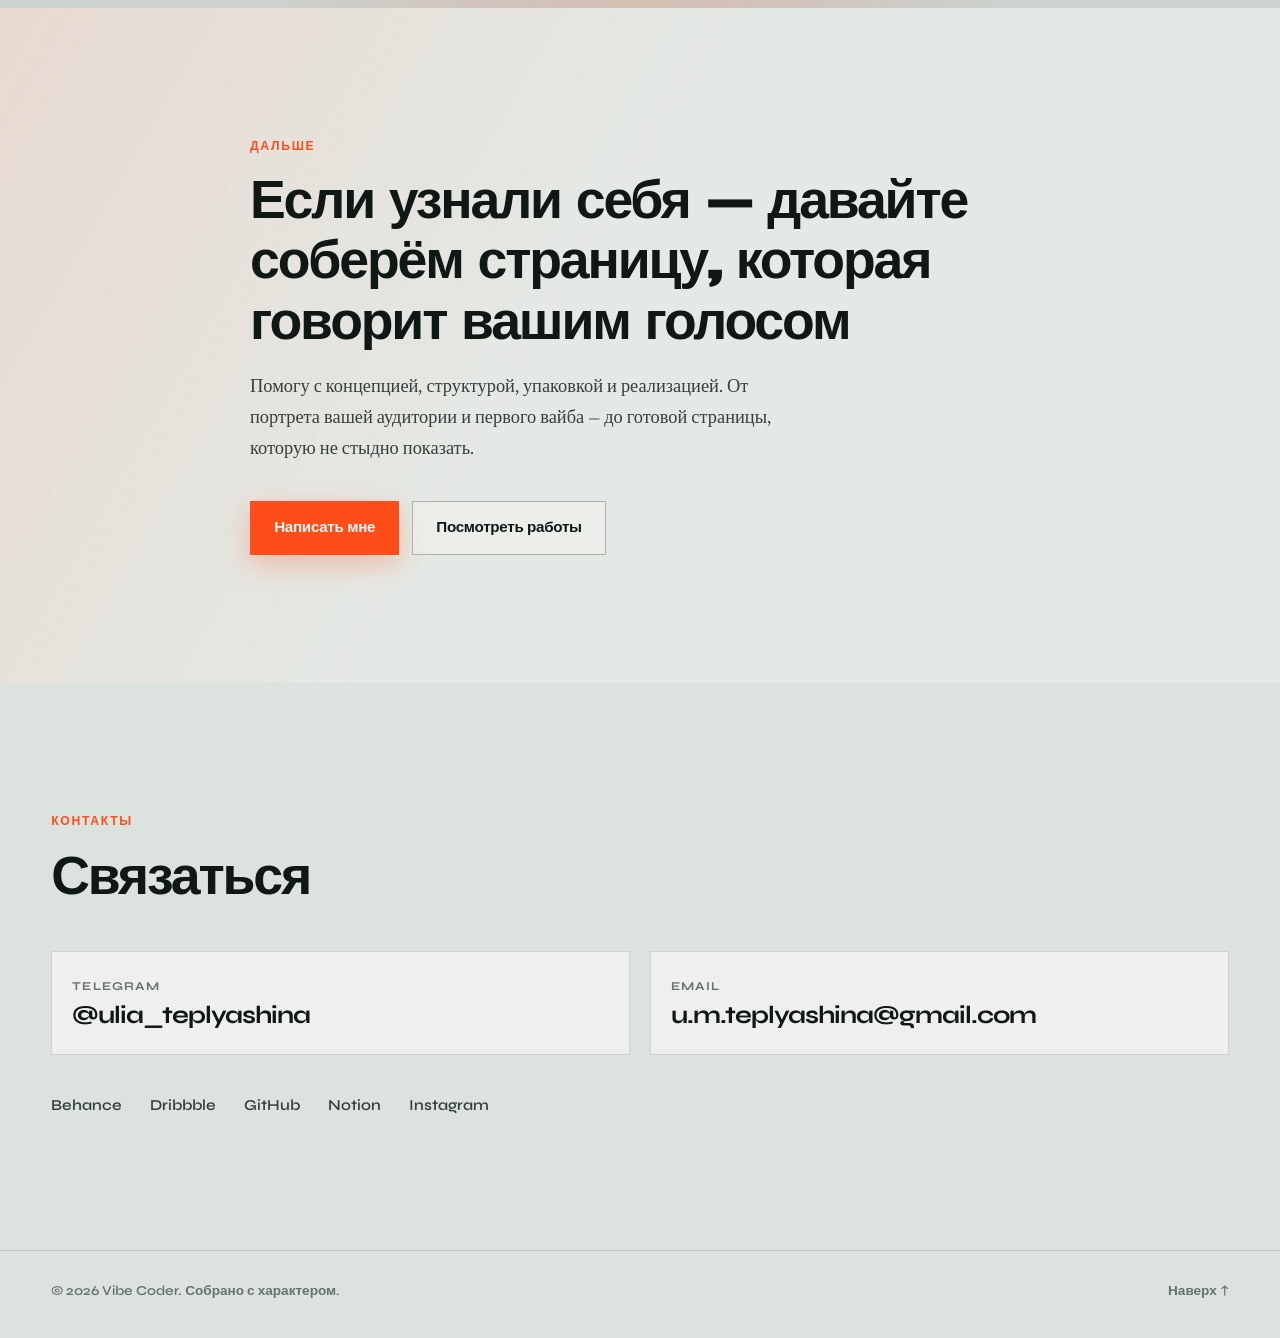
==== commit c15f8d98: "размещение на сайте игры" ====
--- a/index.html
+++ b/index.html
@@ -292,42 +292,39 @@
               <button class="project-link cursor-target" type="button" data-project-preview="project-concept.png" data-project-title="Concept Site for AI Creator">Смотреть кейс</button>
             </div>
           </article>
-        </div>
-      </div>
-    </section>
-
-    <section class="section playground" id="playground">
-      <div class="section-inner">
-        <div class="section-head">
-          <p class="section-label">Интерактив</p>
-          <h2 class="section-title">Не только смотреть — можно поиграть</h2>
-        </div>
-        <p class="playground-lead">
-          Мини-платформер на чистом HTML, CSS и JavaScript — собран прямо для этого портфолио.
-          Кликните в игру для клавиатуры · ◀ ▶ и «Прыжок» работают мышью · Пробел — прыжок · головой бей блоки с «?»
-        </p>
-        <div class="playground-frame-wrap">
-          <div class="playground-fs-host" id="playgroundFsHost">
-            <iframe
-              class="playground-frame"
-              src="game-embed.html"
-              title="Супер Человечек — браузерная игра"
-              loading="lazy"
-              tabindex="0"
-              allow="fullscreen"
-            ></iframe>
-            <button
-              type="button"
-              class="playground-exit cursor-target"
-              id="gameFullscreenExit"
-              hidden
-              aria-label="Выйти из игры и вернуться на сайт"
-            >← К САЙТУ</button>
-          </div>
-        </div>
-        <p class="playground-foot">
-          <a class="cursor-target" href="index1.html" target="_blank" rel="noopener noreferrer">Открыть игру на весь экран ↗</a>
-        </p>
+
+          <article class="project project--game" id="playground" style="--i: 4">
+            <div class="project-media project-media--game">
+              <div class="playground-fs-host" id="playgroundFsHost">
+                <iframe
+                  class="playground-frame"
+                  src="game-embed.html"
+                  title="Супер Человечек — браузерная игра"
+                  loading="lazy"
+                  tabindex="0"
+                  allow="fullscreen"
+                ></iframe>
+                <button
+                  type="button"
+                  class="playground-exit cursor-target"
+                  id="gameFullscreenExit"
+                  hidden
+                  aria-label="Выйти из игры и вернуться на сайт"
+                >← К САЙТУ</button>
+              </div>
+            </div>
+            <div class="project-body">
+              <div class="project-topline">
+                <span class="project-index">05</span>
+                <span class="project-tag">Интерактив</span>
+              </div>
+              <h3>Супер Человечек</h3>
+              <p>Мини-платформер на чистом HTML, CSS и JavaScript — можно не только посмотреть кейс, но и поиграть прямо на сайте.</p>
+              <p class="project-meta">Canvas · управление с клавиатуры и мыши · звук · полный экран</p>
+              <a class="project-link cursor-target" href="index1.html" target="_blank" rel="noopener noreferrer">Играть на весь экран</a>
+            </div>
+          </article>
+        </div>
       </div>
     </section>
 
--- a/styles.css
+++ b/styles.css
@@ -937,239 +937,33 @@
   transform: translateY(-2px);
 }
 
-.project-preview:focus-visible,
-.project-link:focus-visible {
-  outline: 2px solid var(--accent);
-  outline-offset: 3px;
-}
-
-.lightbox {
-  position: fixed;
-  inset: 0;
-  z-index: 120;
-  display: grid;
-  place-items: center;
-  padding: 1.5rem;
-  opacity: 0;
-  visibility: hidden;
-  transition: opacity 0.25s ease, visibility 0.25s ease;
-}
-
-.lightbox.is-open {
-  opacity: 1;
-  visibility: visible;
-}
-
-.lightbox-backdrop {
-  position: absolute;
-  inset: 0;
-  border: 0;
-  background: rgba(16, 24, 22, 0.74);
-  backdrop-filter: blur(6px);
-  cursor: pointer;
-}
-
-.lightbox-dialog {
-  position: relative;
-  z-index: 1;
-  width: min(100%, 1080px);
-  padding: 1rem;
-  border: 1px solid rgba(255, 248, 244, 0.16);
-  background: rgba(18, 24, 22, 0.94);
-  box-shadow: 0 24px 60px rgba(0, 0, 0, 0.28);
-}
-
-.lightbox-title {
-  margin: 0 2rem 0.9rem 0;
-  font-family: var(--font-display);
-  font-size: 0.86rem;
-  font-weight: 700;
-  letter-spacing: 0.08em;
-  text-transform: uppercase;
-  color: rgba(255, 248, 244, 0.76);
-}
-
-.lightbox-image {
-  width: 100%;
-  max-height: calc(100vh - 9rem);
-  display: block;
-  object-fit: contain;
-  background: #131917;
-}
-
-.lightbox-close {
-  position: absolute;
-  top: 0.75rem;
-  right: 0.75rem;
-  width: 2.4rem;
-  height: 2.4rem;
-  border: 1px solid rgba(255, 248, 244, 0.18);
-  background: rgba(255, 248, 244, 0.06);
-  color: #fff8f4;
-  font-size: 1.5rem;
-  line-height: 1;
-  cursor: pointer;
-}
-
-/* Why */
-.why {
-  background:
-    radial-gradient(ellipse 70% 60% at 100% 0%, rgba(255, 77, 26, 0.12), transparent 55%),
-    linear-gradient(180deg, rgba(16, 24, 22, 0.03), rgba(255, 252, 248, 0.35));
-}
-
-.why-lead {
-  font-size: clamp(1.45rem, 2.8vw, 2.05rem);
-  margin: -0.5rem 0 2.5rem;
-  max-width: 22ch;
-}
-
-.why-columns {
-  display: grid;
-  grid-template-columns: 0.75fr 1.25fr;
-  gap: 2rem;
-  margin-bottom: 3rem;
-}
-
-.why-block {
-  padding: 1.5rem;
-  border: 1px solid var(--line);
-  background: var(--surface);
-}
-
-.why-block--mute {
-  opacity: 0.72;
-}
-
-.why-caption {
-  font-family: var(--font-display);
-  font-size: 0.78rem;
-  font-weight: 700;
-  text-transform: uppercase;
-  letter-spacing: 0.1em;
-  color: var(--muted);
-  margin-bottom: 1rem;
-}
-
-.why-columns ul {
-  display: grid;
-  gap: 0.65rem;
-}
-
-.why-columns li {
-  font-size: 1.15rem;
-  padding-left: 1.1rem;
-  position: relative;
-}
-
-.why-columns li::before {
-  content: "";
-  position: absolute;
-  left: 0;
-  top: 0.7em;
-  width: 0.5rem;
-  height: 2px;
-  background: var(--accent);
-}
-
-.why-formula {
-  display: flex;
-  flex-wrap: wrap;
-  align-items: baseline;
-  gap: 0.55rem 0.75rem;
-  font-size: clamp(1.25rem, 2.5vw, 1.7rem);
-  padding-top: 1.75rem;
-  border-top: 1px solid var(--line);
-}
-
-.why-plus {
-  color: var(--accent);
-  font-weight: 700;
-}
-
-/* Stack */
-.badges {
-  display: flex;
-  flex-wrap: wrap;
-  gap: 0.7rem;
-  margin-bottom: 2rem;
-}
-
-.badges li {
-  padding: 0.65rem 1.05rem;
-  font-family: var(--font-display);
-  font-size: 0.9rem;
-  font-weight: 600;
-  letter-spacing: -0.01em;
-  border: 1px solid var(--line-strong);
-  background: transparent;
-  transition: border-color 0.2s ease, background 0.2s ease, transform 0.25s var(--ease), color 0.2s ease;
-}
-
-.badges li:hover {
-  border-color: var(--accent);
-  background: var(--accent);
-  color: #fff8f4;
-  transform: translateY(-3px) rotate(-1deg);
-}
-
-.stack-note {
-  max-width: 38rem;
-  color: var(--ink-soft);
-  font-style: italic;
-  font-size: 1.2rem;
-  border-left: 2px solid var(--accent);
-  padding-left: 1.15rem;
-}
-
-/* Playground */
-.playground {
-  background:
-    radial-gradient(ellipse 70% 55% at 50% 0%, rgba(58, 123, 213, 0.22), transparent 58%),
-    radial-gradient(circle at 85% 90%, rgba(255, 77, 26, 0.12), transparent 40%),
-    linear-gradient(180deg, #0b1020 0%, #101828 55%, #0d1424 100%);
-  color: #e8edf7;
-}
-
-.playground .section-label {
-  color: #ffd447;
-}
-
-.playground .section-title {
-  color: #fff8f4;
-  max-width: 14ch;
-}
-
-.playground-lead {
-  max-width: 40rem;
-  margin: -1rem 0 2rem;
-  color: rgba(232, 237, 247, 0.72);
-  font-size: 1.08rem;
-  line-height: 1.65;
-}
-
-.playground-frame-wrap {
-  position: relative;
-  overflow: hidden;
-  border: 1px solid rgba(255, 212, 71, 0.22);
-  background: #07080f;
-  box-shadow:
-    0 0 0 1px rgba(255, 255, 255, 0.04) inset,
-    0 28px 72px rgba(0, 0, 0, 0.48);
-  min-height: clamp(460px, 62vh, 680px);
-  height: clamp(460px, 62vh, 680px);
-}
-
-.playground-fs-host {
+.project--game {
+  grid-column: 1 / -1;
+  grid-template-columns: minmax(0, 1.18fr) minmax(0, 0.82fr);
+  grid-template-rows: none;
+  align-items: stretch;
+  gap: clamp(1rem, 2vw, 1.35rem);
+}
+
+.project-media--game {
+  aspect-ratio: auto;
+  min-height: clamp(400px, 52vh, 560px);
+  background: #0b1020;
+  border-color: rgba(16, 24, 22, 0.1);
+}
+
+.project-media--game .playground-fs-host {
   position: relative;
   width: 100%;
   height: 100%;
-}
-
-.playground-frame {
+  min-height: clamp(400px, 52vh, 560px);
+}
+
+.project-media--game .playground-frame {
   display: block;
   width: 100%;
   height: 100%;
+  min-height: clamp(400px, 52vh, 560px);
   border: 0;
   background: #0b1020;
 }
@@ -1213,6 +1007,7 @@
 .playground-fs-host:-webkit-full-screen .playground-frame {
   width: 100%;
   height: 100%;
+  min-height: 0;
 }
 
 .playground-fs-host:fullscreen .playground-exit,
@@ -1221,26 +1016,200 @@
   right: max(14px, env(safe-area-inset-right, 0px));
 }
 
-.playground-foot {
-  margin-top: 1.1rem;
-  font-family: var(--font-display);
-  font-size: 0.76rem;
+.project--game .project-body {
+  padding-top: 0.15rem;
+}
+
+@media (max-width: 960px) {
+  .project--game {
+    grid-template-columns: 1fr;
+    grid-template-rows: auto 1fr;
+  }
+}
+
+.project-preview:focus-visible,
+.project-link:focus-visible {
+  outline: 2px solid var(--accent);
+  outline-offset: 3px;
+}
+
+.lightbox {
+  position: fixed;
+  inset: 0;
+  z-index: 120;
+  display: grid;
+  place-items: center;
+  padding: 1.5rem;
+  opacity: 0;
+  visibility: hidden;
+  transition: opacity 0.25s ease, visibility 0.25s ease;
+}
+
+.lightbox.is-open {
+  opacity: 1;
+  visibility: visible;
+}
+
+.lightbox-backdrop {
+  position: absolute;
+  inset: 0;
+  border: 0;
+  background: rgba(16, 24, 22, 0.74);
+  backdrop-filter: blur(6px);
+  cursor: pointer;
+}
+
+.lightbox-dialog {
+  position: relative;
+  z-index: 1;
+  width: min(100%, 1080px);
+  padding: 1rem;
+  border: 1px solid rgba(255, 248, 244, 0.16);
+  background: rgba(18, 24, 22, 0.94);
+  box-shadow: 0 24px 60px rgba(0, 0, 0, 0.28);
+}
+
+.lightbox-title {
+  margin: 0 2rem 0.9rem 0;
+  font-family: var(--font-display);
+  font-size: 0.86rem;
   font-weight: 700;
+  letter-spacing: 0.08em;
+  text-transform: uppercase;
+  color: rgba(255, 248, 244, 0.76);
+}
+
+.lightbox-image {
+  width: 100%;
+  max-height: calc(100vh - 9rem);
+  display: block;
+  object-fit: contain;
+  background: #131917;
+}
+
+.lightbox-close {
+  position: absolute;
+  top: 0.75rem;
+  right: 0.75rem;
+  width: 2.4rem;
+  height: 2.4rem;
+  border: 1px solid rgba(255, 248, 244, 0.18);
+  background: rgba(255, 248, 244, 0.06);
+  color: #fff8f4;
+  font-size: 1.5rem;
+  line-height: 1;
+  cursor: pointer;
+}
+
+/* Why */
+.why {
+  background:
+    radial-gradient(ellipse 70% 60% at 100% 0%, rgba(255, 77, 26, 0.12), transparent 55%),
+    linear-gradient(180deg, rgba(16, 24, 22, 0.03), rgba(255, 252, 248, 0.35));
+}
+
+.why-lead {
+  font-size: clamp(1.45rem, 2.8vw, 2.05rem);
+  margin: -0.5rem 0 2.5rem;
+  max-width: 22ch;
+}
+
+.why-columns {
+  display: grid;
+  grid-template-columns: 0.75fr 1.25fr;
+  gap: 2rem;
+  margin-bottom: 3rem;
+}
+
+.why-block {
+  padding: 1.5rem;
+  border: 1px solid var(--line);
+  background: var(--surface);
+}
+
+.why-block--mute {
+  opacity: 0.72;
+}
+
+.why-caption {
+  font-family: var(--font-display);
+  font-size: 0.78rem;
+  font-weight: 700;
+  text-transform: uppercase;
   letter-spacing: 0.1em;
-  text-transform: uppercase;
-}
-
-.playground-foot a {
-  color: #ffd447;
-  text-decoration: underline;
-  text-decoration-color: rgba(255, 212, 71, 0.45);
-  text-underline-offset: 4px;
-  transition: color 0.2s ease, text-decoration-color 0.2s ease;
-}
-
-.playground-foot a:hover {
+  color: var(--muted);
+  margin-bottom: 1rem;
+}
+
+.why-columns ul {
+  display: grid;
+  gap: 0.65rem;
+}
+
+.why-columns li {
+  font-size: 1.15rem;
+  padding-left: 1.1rem;
+  position: relative;
+}
+
+.why-columns li::before {
+  content: "";
+  position: absolute;
+  left: 0;
+  top: 0.7em;
+  width: 0.5rem;
+  height: 2px;
+  background: var(--accent);
+}
+
+.why-formula {
+  display: flex;
+  flex-wrap: wrap;
+  align-items: baseline;
+  gap: 0.55rem 0.75rem;
+  font-size: clamp(1.25rem, 2.5vw, 1.7rem);
+  padding-top: 1.75rem;
+  border-top: 1px solid var(--line);
+}
+
+.why-plus {
+  color: var(--accent);
+  font-weight: 700;
+}
+
+/* Stack */
+.badges {
+  display: flex;
+  flex-wrap: wrap;
+  gap: 0.7rem;
+  margin-bottom: 2rem;
+}
+
+.badges li {
+  padding: 0.65rem 1.05rem;
+  font-family: var(--font-display);
+  font-size: 0.9rem;
+  font-weight: 600;
+  letter-spacing: -0.01em;
+  border: 1px solid var(--line-strong);
+  background: transparent;
+  transition: border-color 0.2s ease, background 0.2s ease, transform 0.25s var(--ease), color 0.2s ease;
+}
+
+.badges li:hover {
+  border-color: var(--accent);
+  background: var(--accent);
   color: #fff8f4;
-  text-decoration-color: rgba(255, 248, 244, 0.6);
+  transform: translateY(-3px) rotate(-1deg);
+}
+
+.stack-note {
+  max-width: 38rem;
+  color: var(--ink-soft);
+  font-style: italic;
+  font-size: 1.2rem;
+  border-left: 2px solid var(--accent);
+  padding-left: 1.15rem;
 }
 
 /* Audience */
@@ -2091,14 +2060,13 @@
     font-size: 1rem;
   }
 
-  .playground-frame-wrap {
-    min-height: clamp(380px, 58vh, 520px);
-    height: clamp(380px, 58vh, 520px);
-  }
-
-  .playground-lead {
-    font-size: 1rem;
-    margin-bottom: 1.5rem;
+  .project-media--game {
+    min-height: clamp(340px, 52vh, 460px);
+  }
+
+  .project-media--game .playground-fs-host,
+  .project-media--game .playground-frame {
+    min-height: clamp(340px, 52vh, 460px);
   }
 
   .fit-quiz {
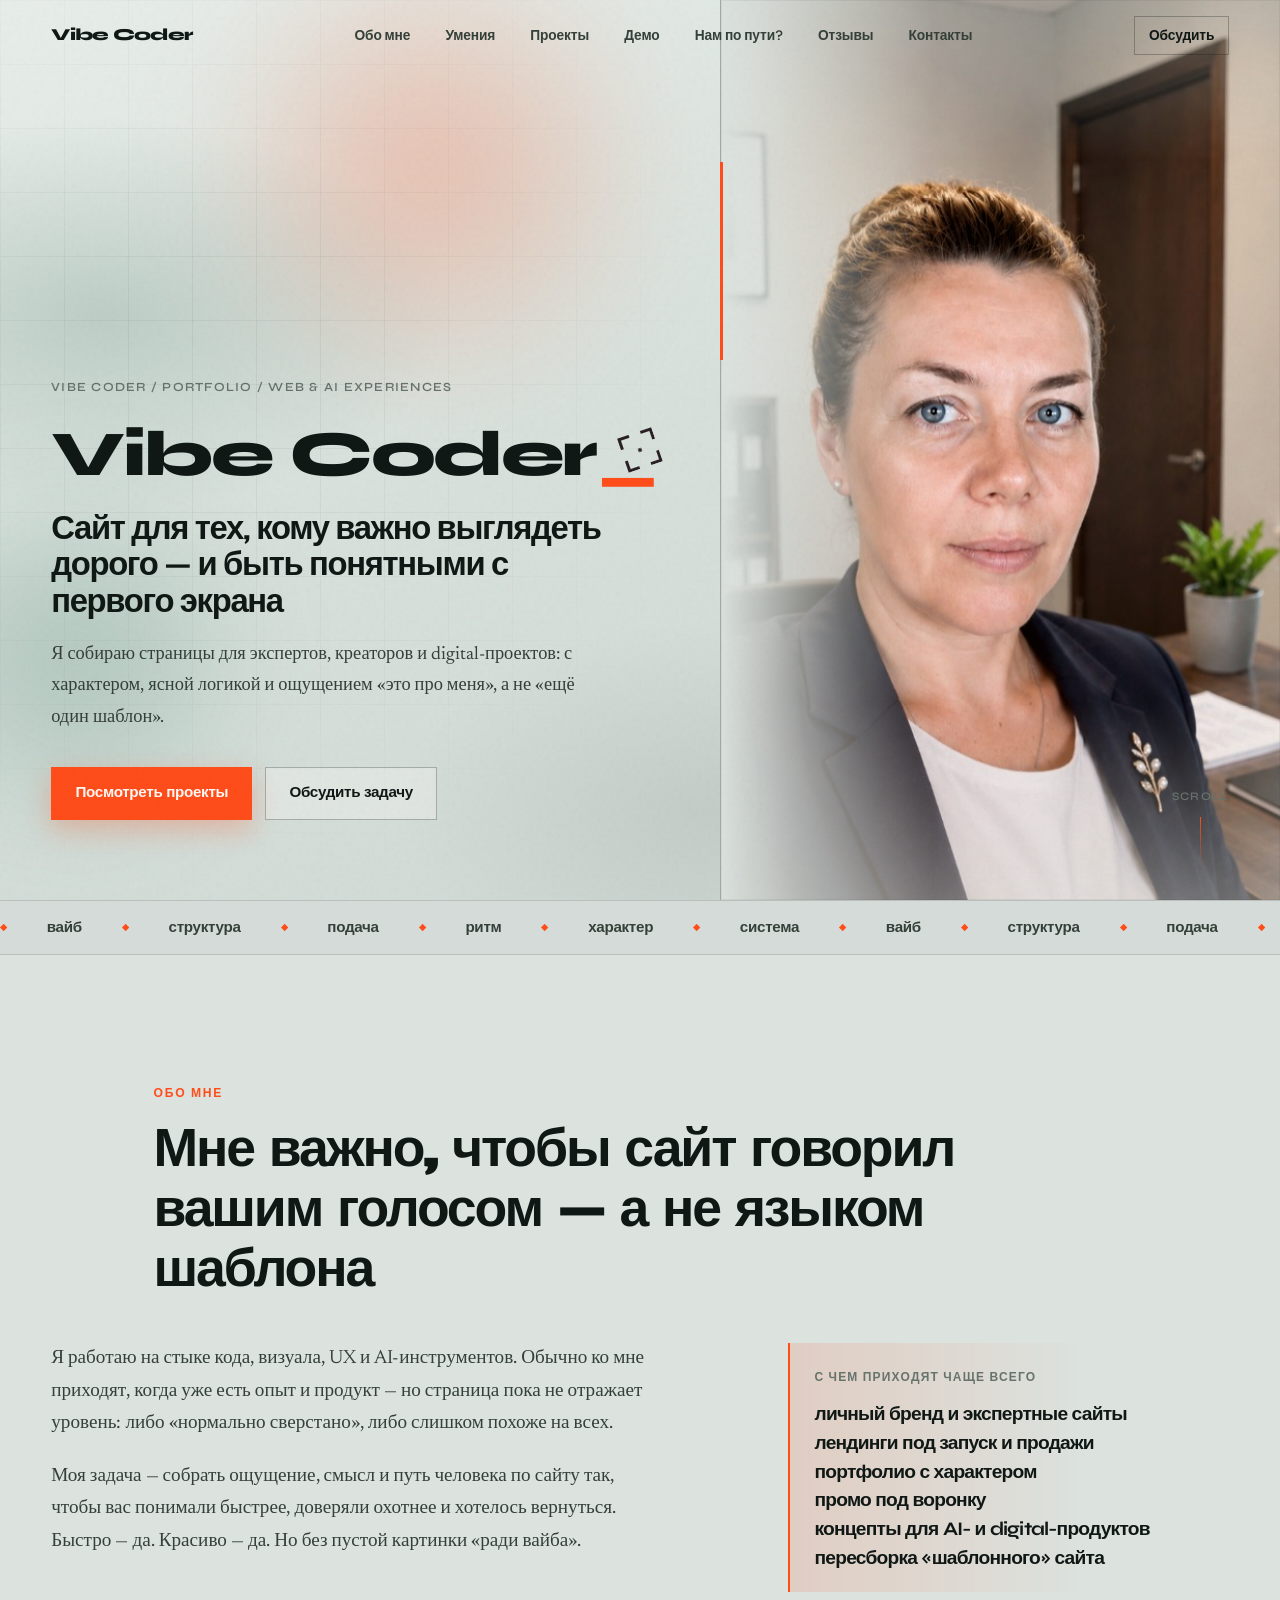
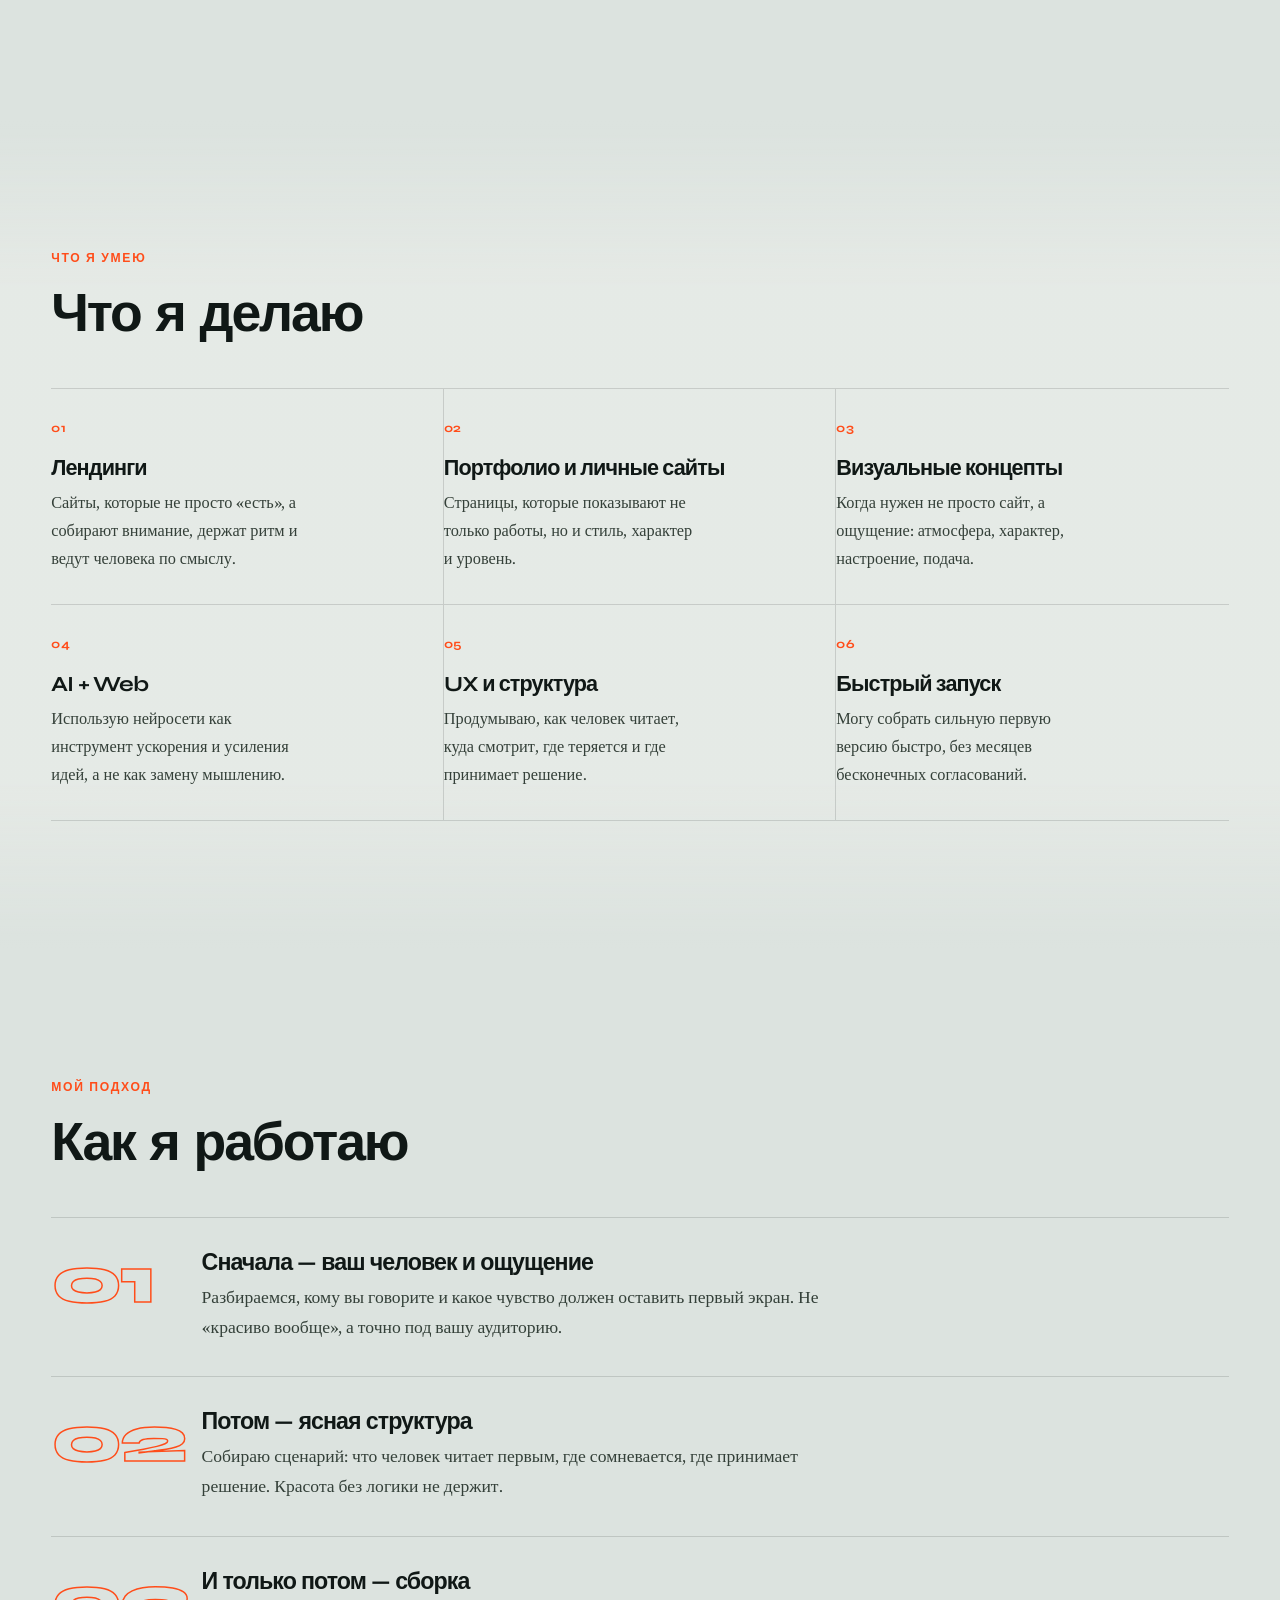
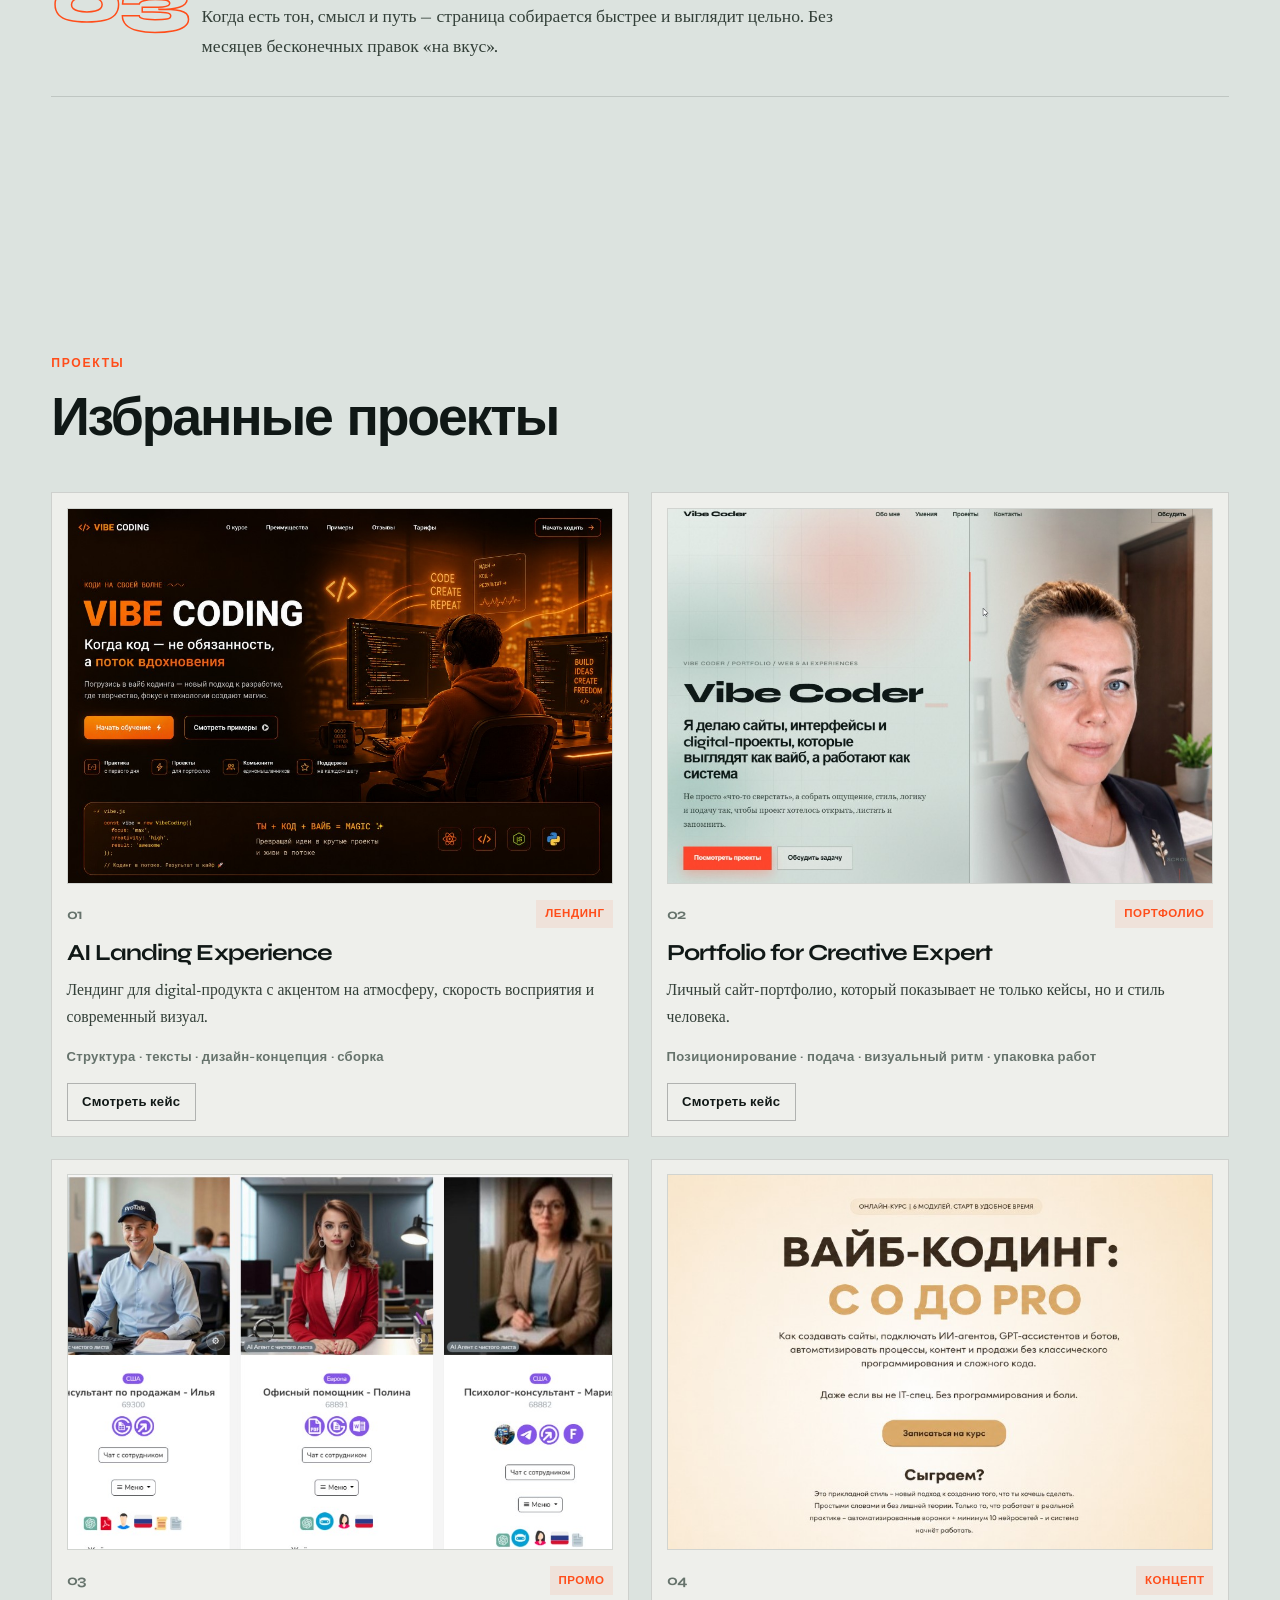
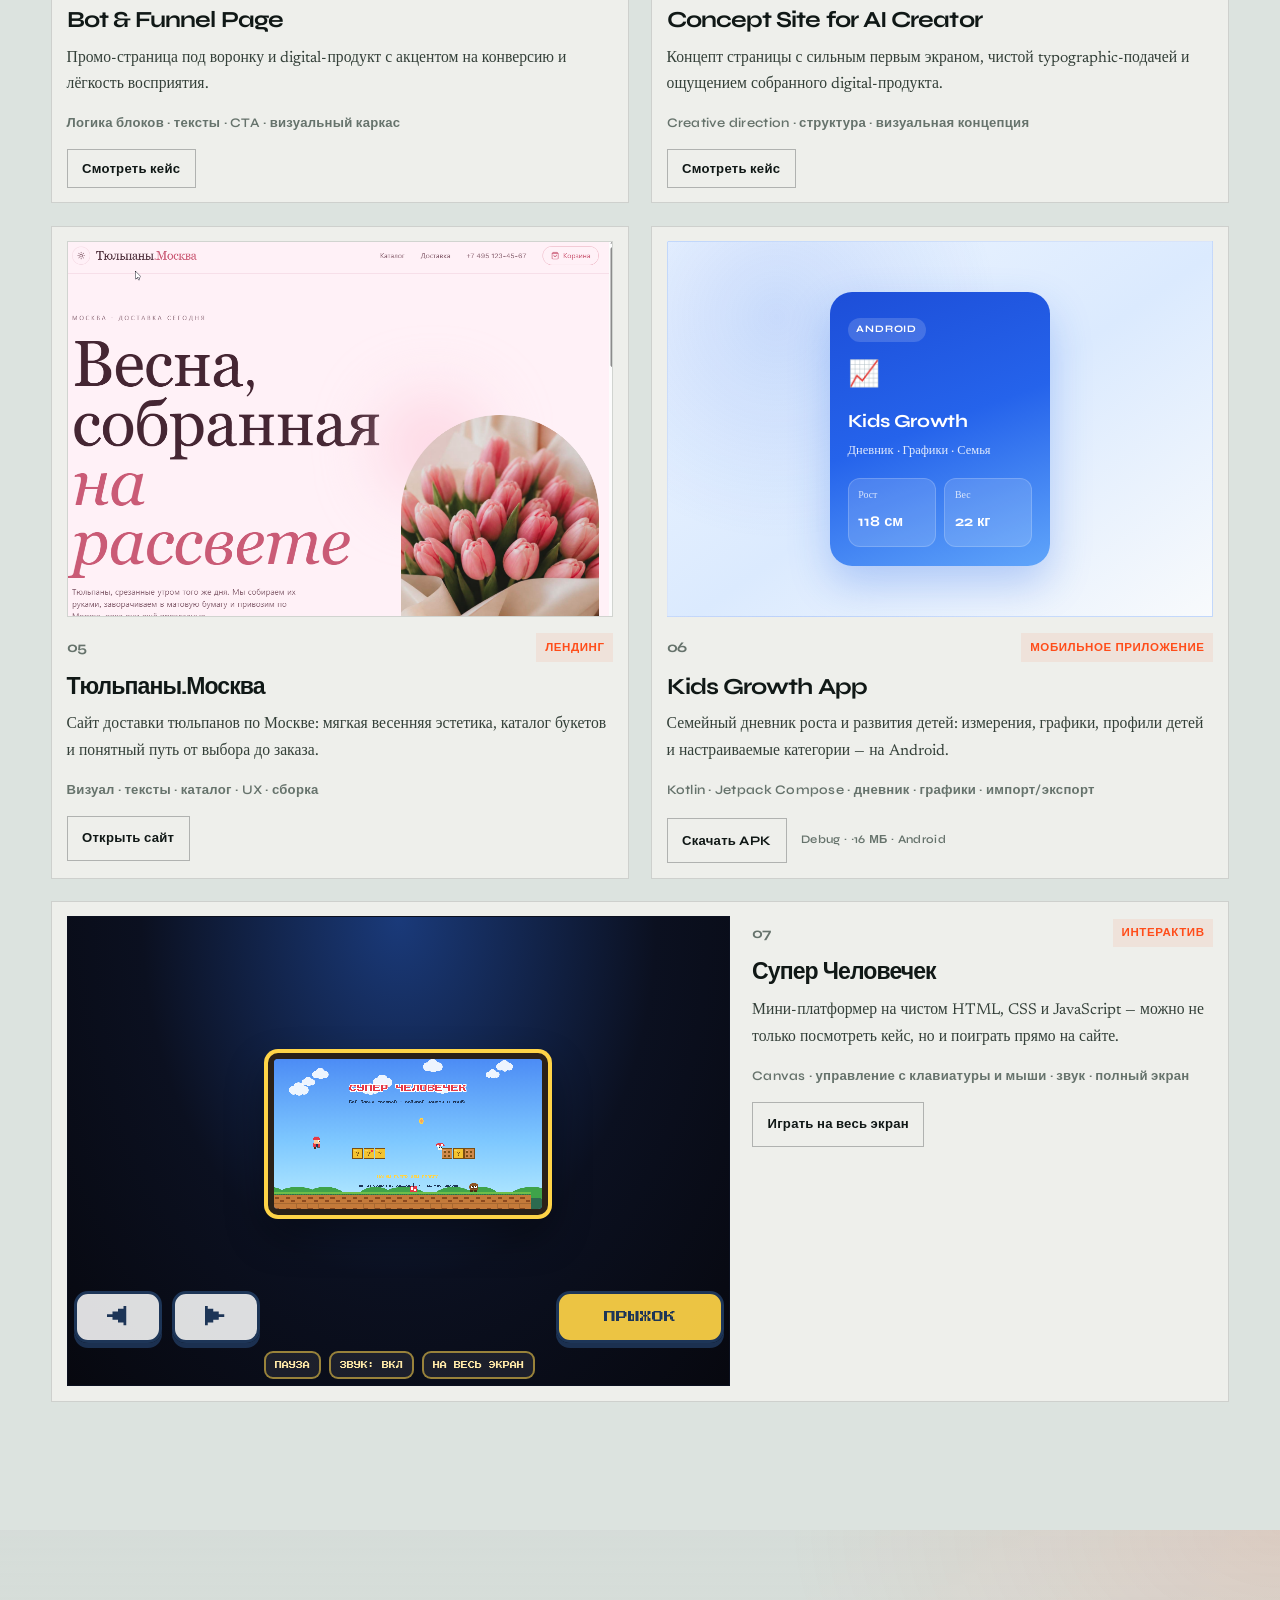
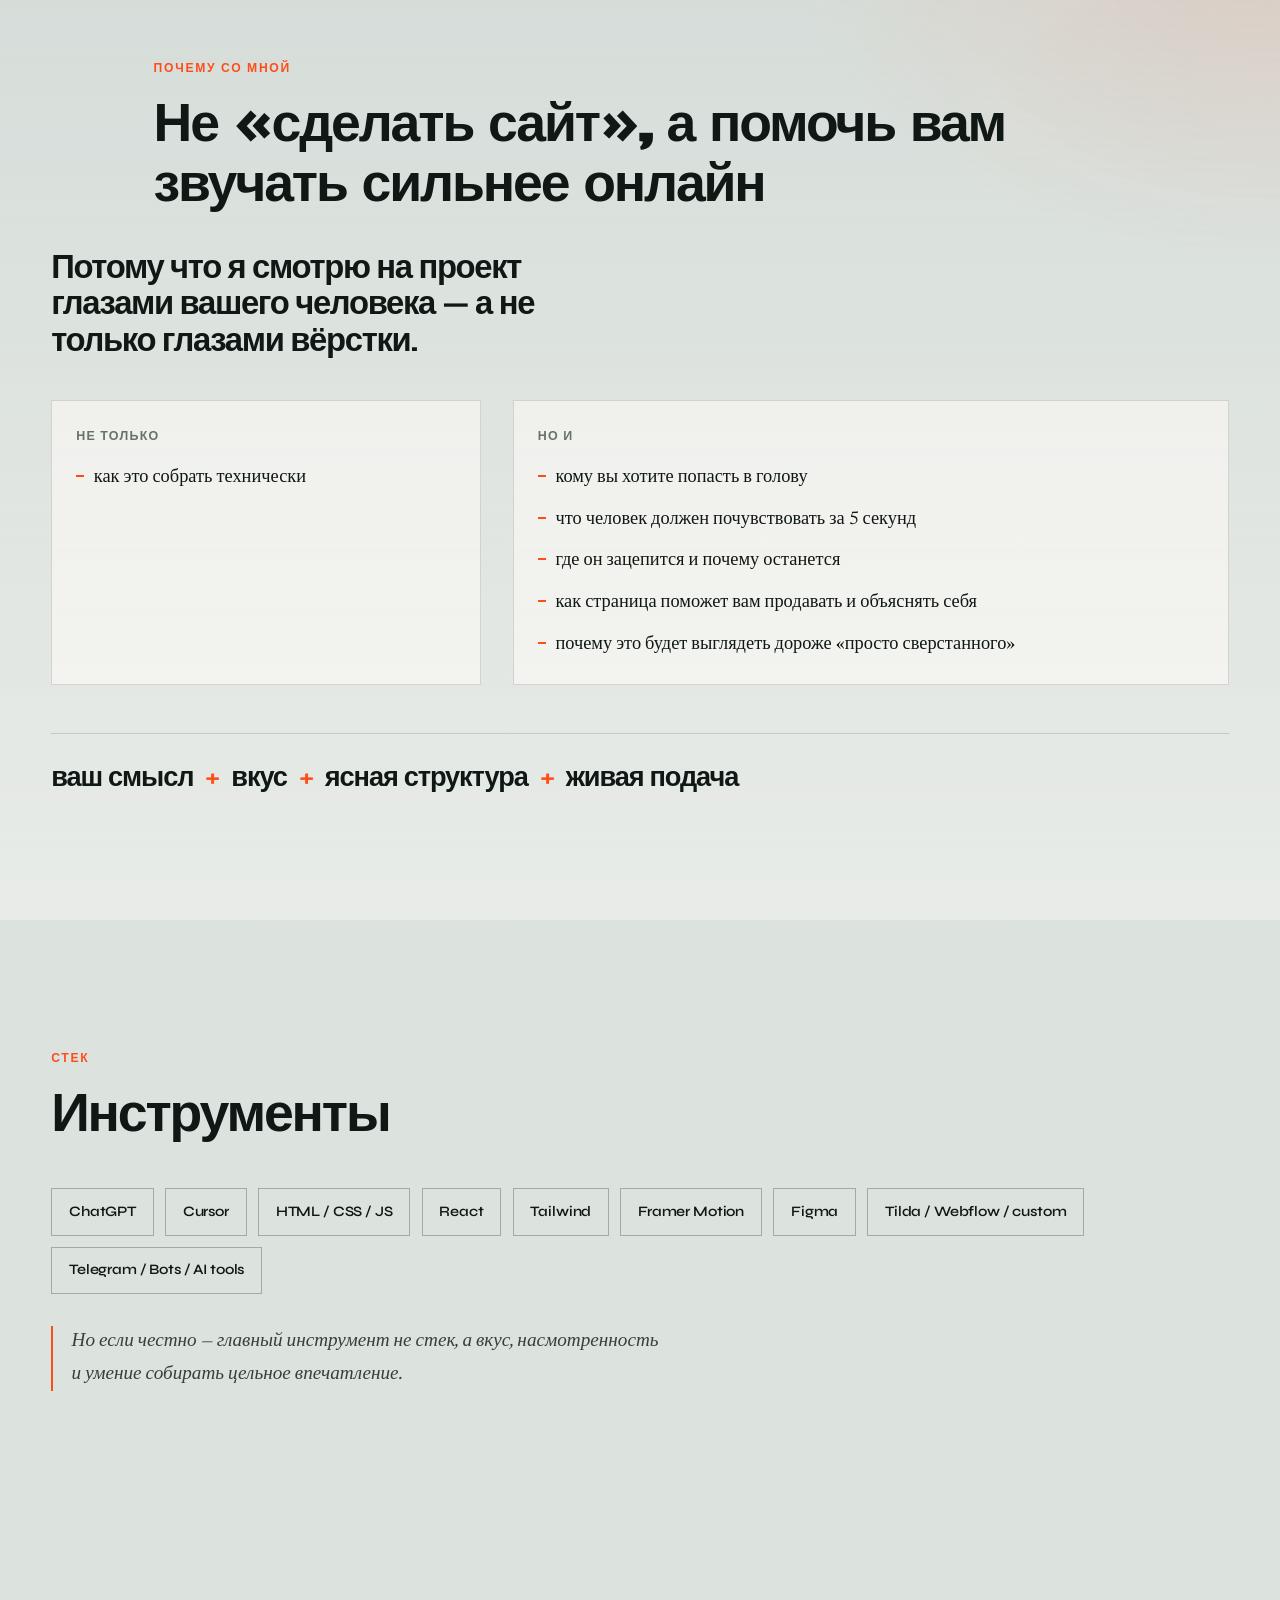
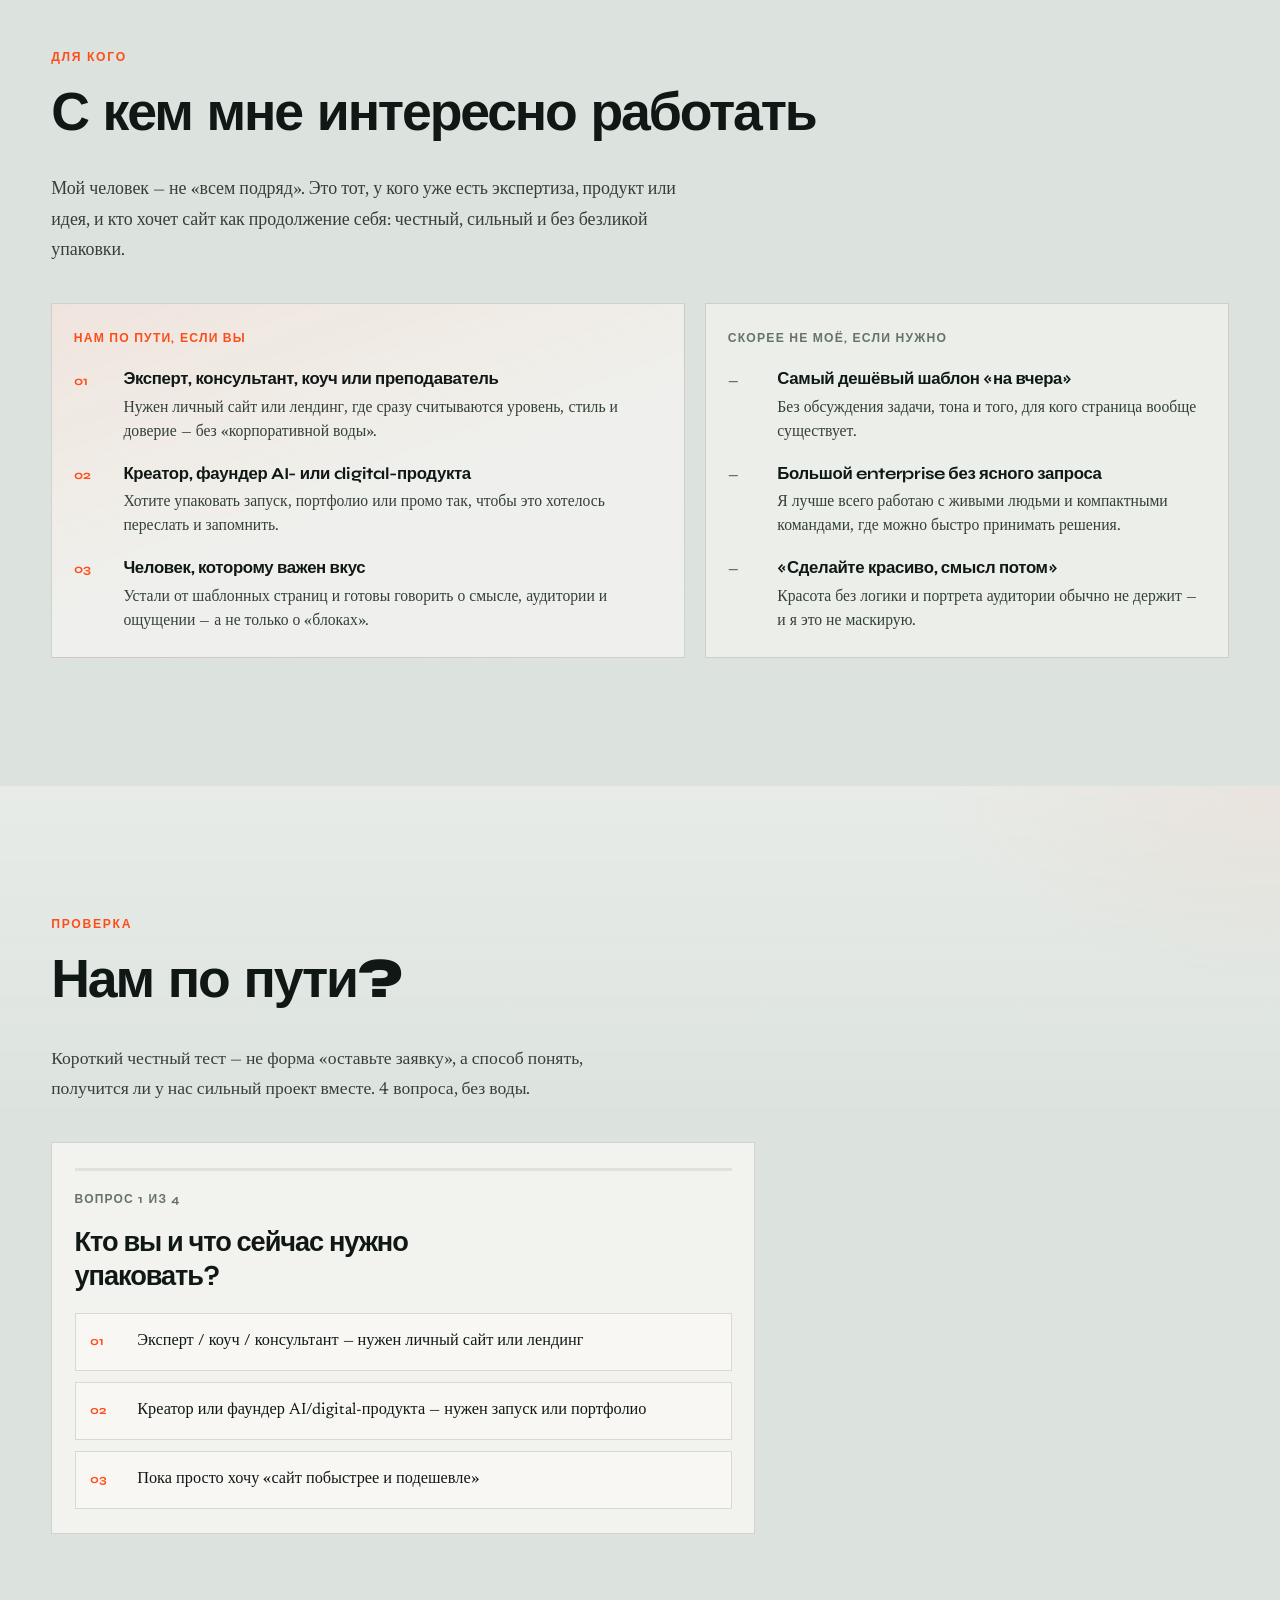
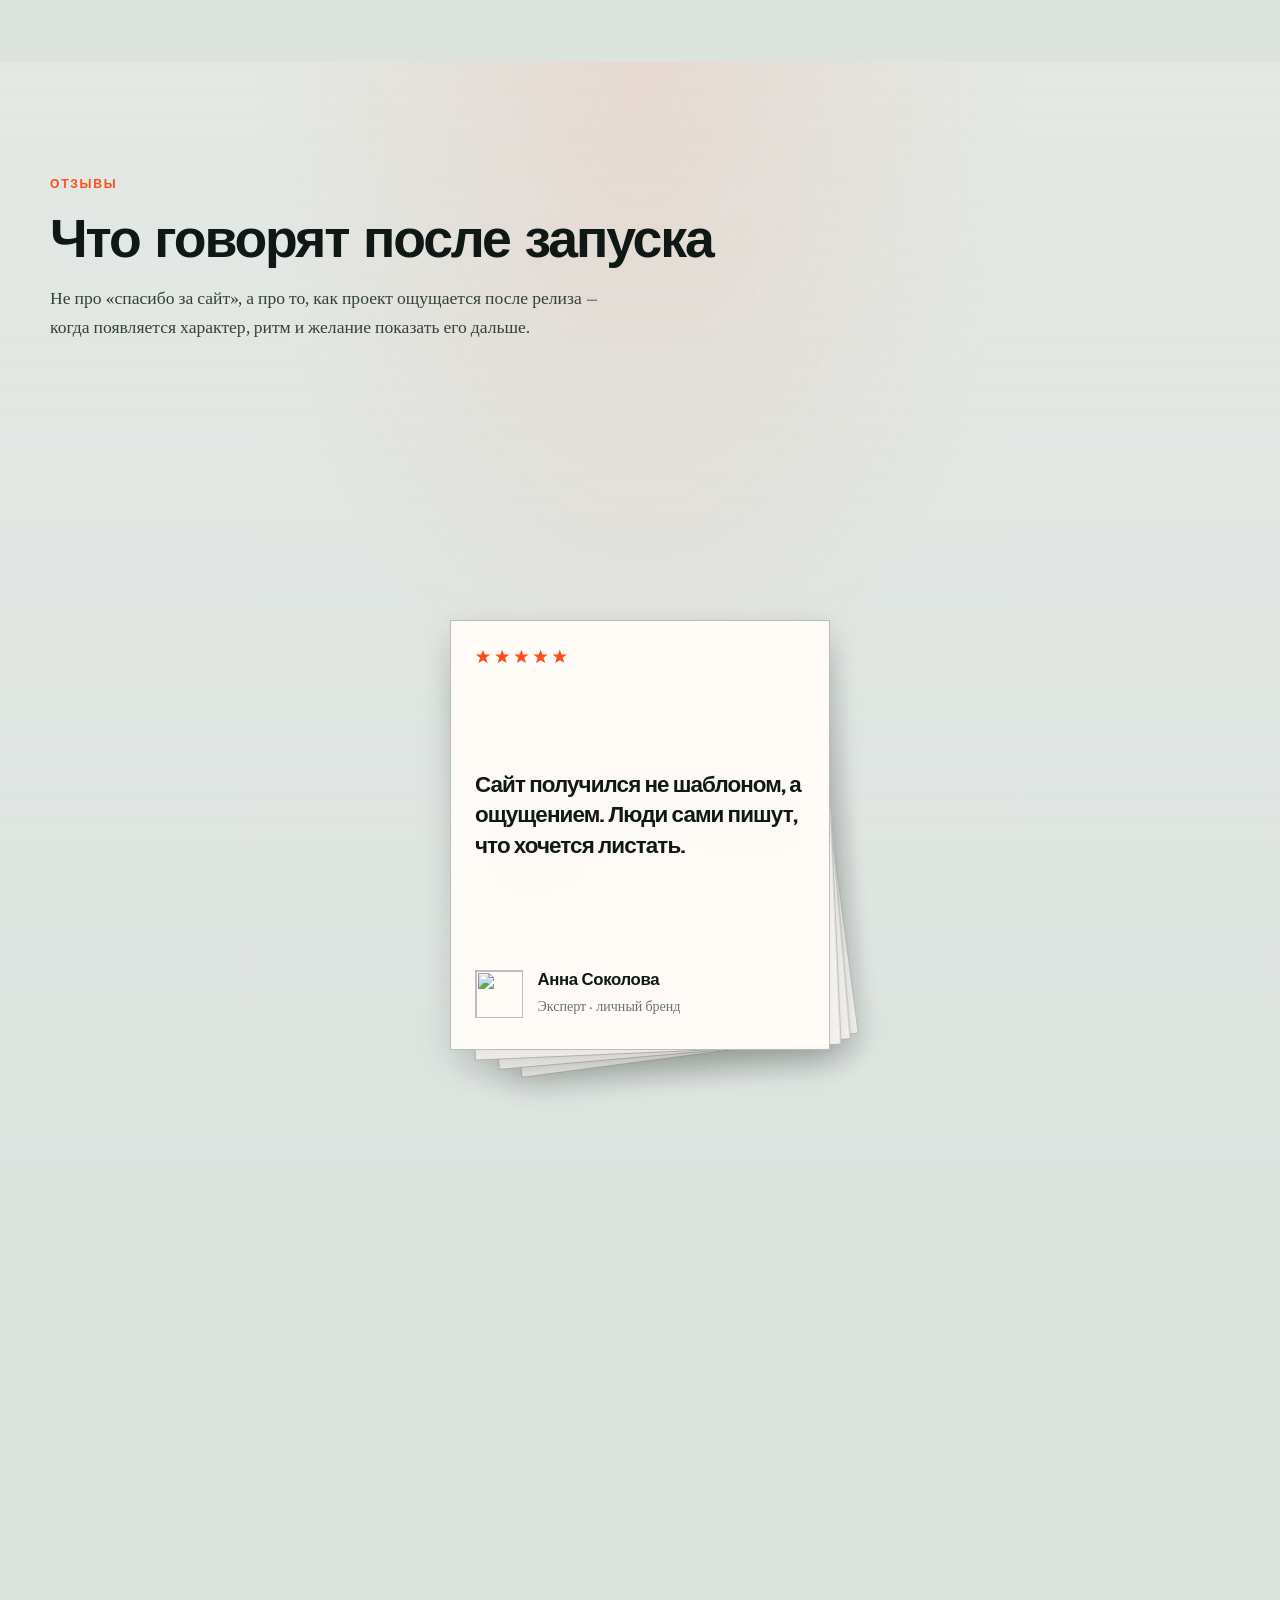
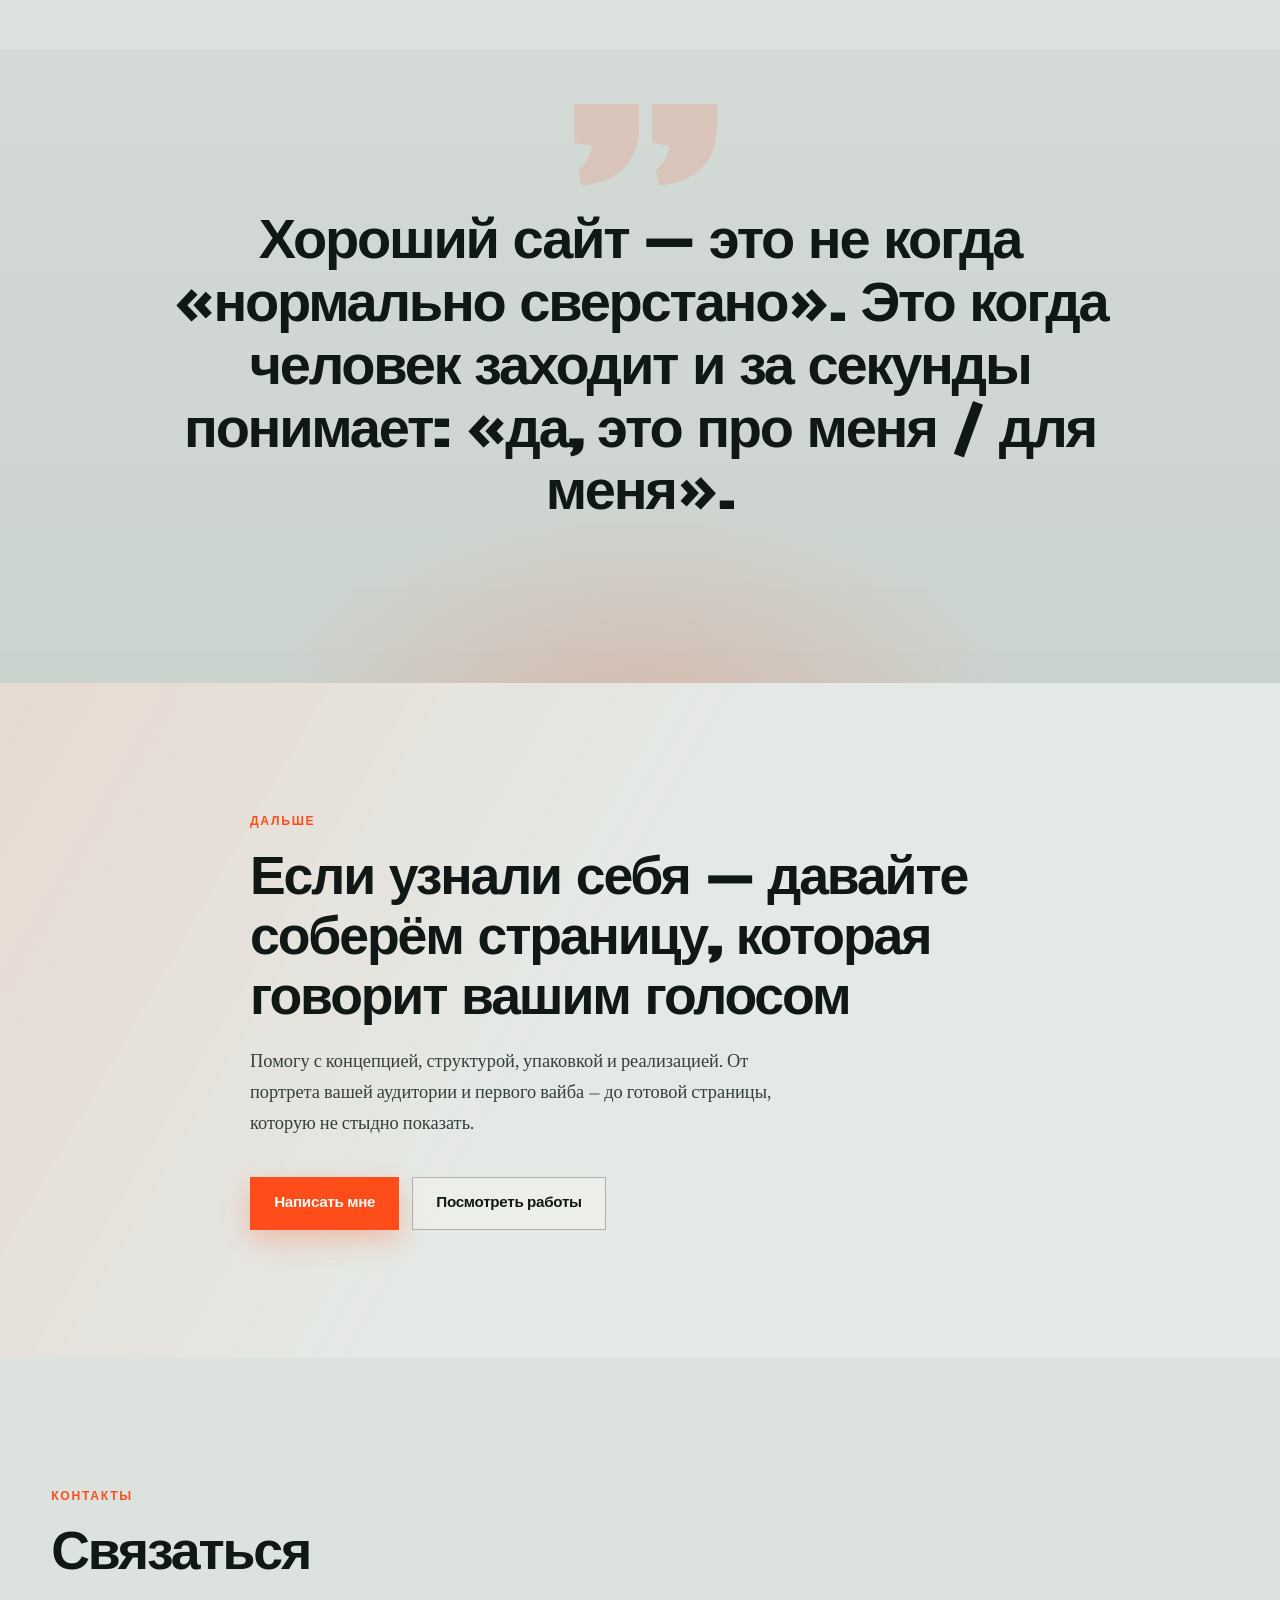
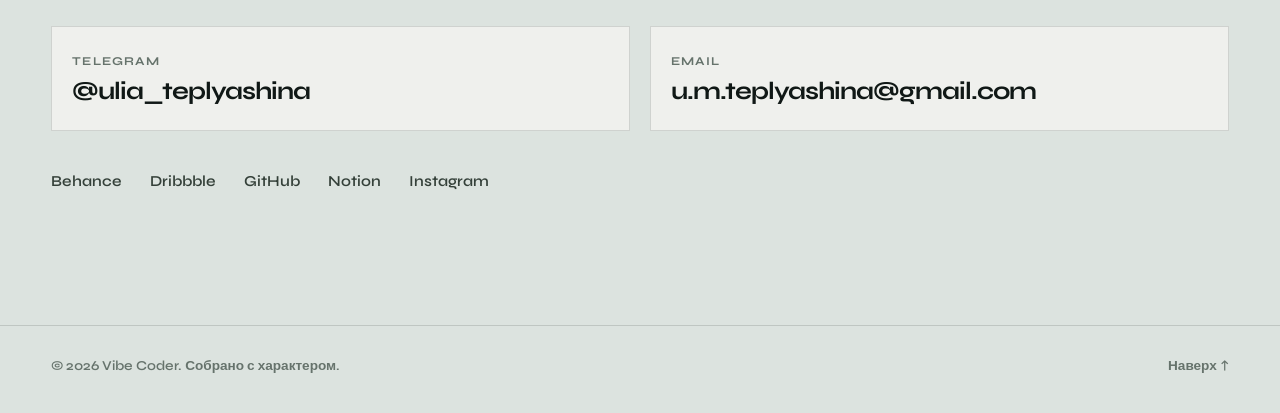
==== commit 218ecfce: "добавления проектов" ====
--- a/index.html
+++ b/index.html
@@ -293,7 +293,59 @@
             </div>
           </article>
 
-          <article class="project project--game" id="playground" style="--i: 4">
+          <article class="project" style="--i: 4">
+            <div class="project-media project-media--tulips">
+              <button class="project-preview cursor-target" type="button" data-project-preview="project-tulips.png" data-project-title="Тюльпаны.Москва">
+                <span class="project-overlay">
+                  <span class="project-overlay-label">Открыть превью</span>
+                  <span class="project-overlay-text">Лендинг доставки тюльпанов с нежной floral-подачей и акцентом на утренний срез</span>
+                </span>
+              <img src="project-tulips.png" alt="Превью сайта Тюльпаны.Москва" width="1024" height="768">
+              </button>
+            </div>
+            <div class="project-body">
+              <div class="project-topline">
+                <span class="project-index">05</span>
+                <span class="project-tag">Лендинг</span>
+              </div>
+              <h3>Тюльпаны.Москва</h3>
+              <p>Сайт доставки тюльпанов по Москве: мягкая весенняя эстетика, каталог букетов и понятный путь от выбора до заказа.</p>
+              <p class="project-meta">Визуал · тексты · каталог · UX · сборка</p>
+              <a class="project-link cursor-target" href="https://tulip-trail-site.lovable.app" target="_blank" rel="noopener noreferrer">Открыть сайт</a>
+            </div>
+          </article>
+
+          <article class="project" style="--i: 5">
+            <div class="project-media project-media--app">
+              <div class="app-preview" aria-hidden="true">
+                <div class="app-preview-phone">
+                  <span class="app-preview-badge">Android</span>
+                  <span class="app-preview-icon" aria-hidden="true">📈</span>
+                  <strong class="app-preview-title">Kids Growth</strong>
+                  <span class="app-preview-sub">Дневник · Графики · Семья</span>
+                  <ul class="app-preview-stats">
+                    <li><span>Рост</span><strong>118 см</strong></li>
+                    <li><span>Вес</span><strong>22 кг</strong></li>
+                  </ul>
+                </div>
+              </div>
+            </div>
+            <div class="project-body">
+              <div class="project-topline">
+                <span class="project-index">06</span>
+                <span class="project-tag">Мобильное приложение</span>
+              </div>
+              <h3>Kids Growth App</h3>
+              <p>Семейный дневник роста и развития детей: измерения, графики, профили детей и настраиваемые категории — на Android.</p>
+              <p class="project-meta">Kotlin · Jetpack Compose · дневник · графики · импорт/экспорт</p>
+              <div class="project-actions">
+                <a class="project-link cursor-target" href="KidsGrowth-debug.apk" download="KidsGrowth-debug.apk">Скачать APK</a>
+                <span class="project-file-note">Debug · ~16 МБ · Android</span>
+              </div>
+            </div>
+          </article>
+
+          <article class="project project--game" id="playground" style="--i: 6">
             <div class="project-media project-media--game">
               <div class="playground-fs-host" id="playgroundFsHost">
                 <iframe
@@ -315,7 +367,7 @@
             </div>
             <div class="project-body">
               <div class="project-topline">
-                <span class="project-index">05</span>
+                <span class="project-index">07</span>
                 <span class="project-tag">Интерактив</span>
               </div>
               <h3>Супер Человечек</h3>
--- a/styles.css
+++ b/styles.css
@@ -815,6 +815,117 @@
   object-position: center 12%;
 }
 
+.project-media--tulips img {
+  object-position: center top;
+}
+
+.project-media--app {
+  aspect-ratio: 16 / 11;
+  background:
+    radial-gradient(circle at 20% 20%, rgba(37, 99, 235, 0.16), transparent 42%),
+    linear-gradient(145deg, #eff6ff 0%, #dbeafe 52%, #f8fafc 100%);
+  border-color: rgba(37, 99, 235, 0.14);
+}
+
+.app-preview {
+  display: grid;
+  place-items: center;
+  width: 100%;
+  height: 100%;
+  min-height: 100%;
+  padding: 1.5rem;
+}
+
+.app-preview-phone {
+  width: min(100%, 220px);
+  padding: 1.35rem 1.1rem 1.2rem;
+  border-radius: 22px;
+  background: linear-gradient(160deg, #1d4ed8 0%, #2563eb 48%, #60a5fa 100%);
+  color: #fff;
+  box-shadow: 0 18px 40px rgba(37, 99, 235, 0.28);
+  text-align: left;
+}
+
+.app-preview-badge {
+  display: inline-block;
+  margin-bottom: 0.85rem;
+  padding: 0.22rem 0.55rem;
+  border-radius: 999px;
+  background: rgba(255, 255, 255, 0.16);
+  font-family: var(--font-display);
+  font-size: 0.62rem;
+  font-weight: 700;
+  letter-spacing: 0.08em;
+  text-transform: uppercase;
+}
+
+.app-preview-icon {
+  display: block;
+  font-size: 1.6rem;
+  margin-bottom: 0.45rem;
+}
+
+.app-preview-title {
+  display: block;
+  font-family: var(--font-display);
+  font-size: 1.15rem;
+  font-weight: 700;
+  letter-spacing: -0.02em;
+  margin-bottom: 0.25rem;
+}
+
+.app-preview-sub {
+  display: block;
+  font-size: 0.78rem;
+  opacity: 0.86;
+  margin-bottom: 0.95rem;
+}
+
+.app-preview-stats {
+  display: grid;
+  grid-template-columns: 1fr 1fr;
+  gap: 0.55rem;
+  margin: 0;
+  padding: 0;
+  list-style: none;
+}
+
+.app-preview-stats li {
+  padding: 0.55rem 0.6rem;
+  border-radius: 12px;
+  background: rgba(255, 255, 255, 0.14);
+  border: 1px solid rgba(255, 255, 255, 0.18);
+}
+
+.app-preview-stats span {
+  display: block;
+  font-size: 0.62rem;
+  opacity: 0.78;
+  margin-bottom: 0.15rem;
+}
+
+.app-preview-stats strong {
+  font-family: var(--font-display);
+  font-size: 0.92rem;
+  font-weight: 700;
+}
+
+.project-actions {
+  display: flex;
+  flex-wrap: wrap;
+  align-items: center;
+  gap: 0.65rem 0.9rem;
+  margin-top: 0.15rem;
+}
+
+.project-file-note {
+  font-family: var(--font-display);
+  font-size: 0.72rem;
+  font-weight: 600;
+  letter-spacing: 0.03em;
+  color: var(--muted);
+}
+
 .project:hover .project-media img,
 .project-preview:hover img,
 .project-preview:focus-visible img {
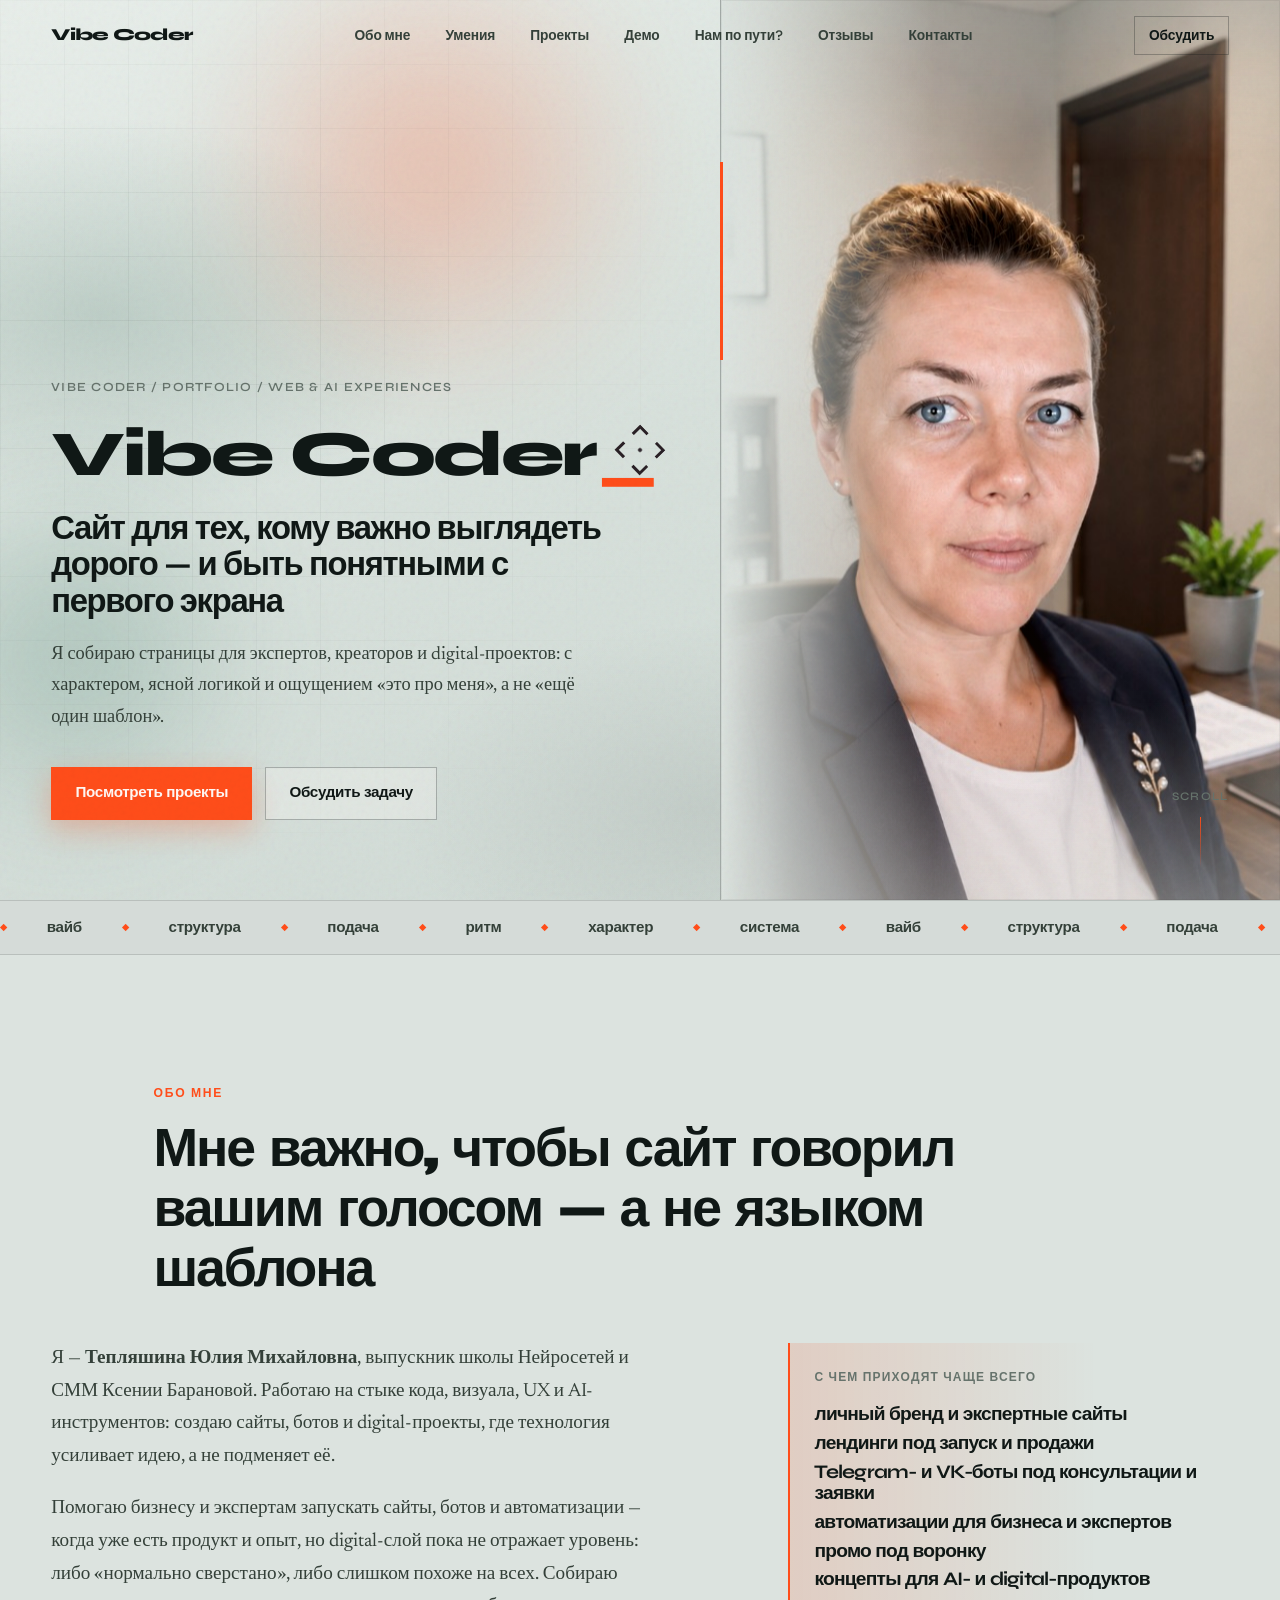
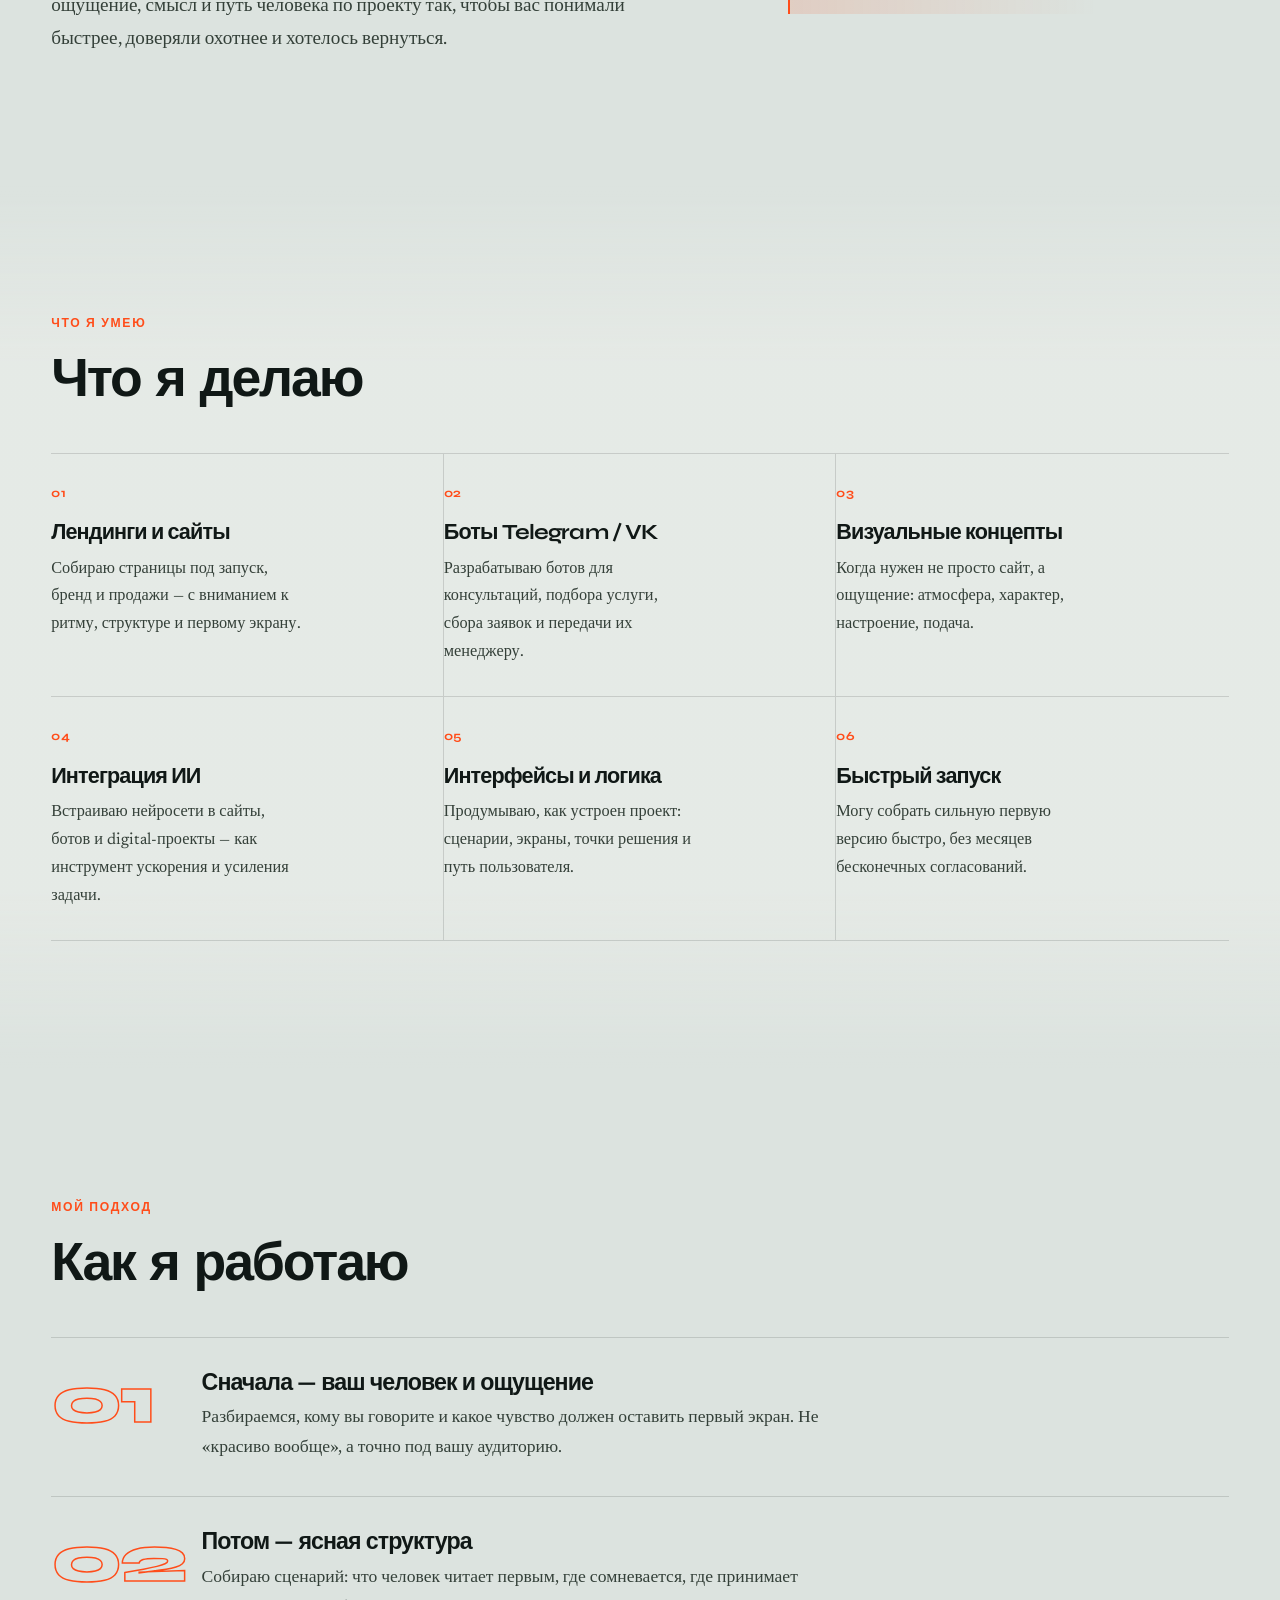
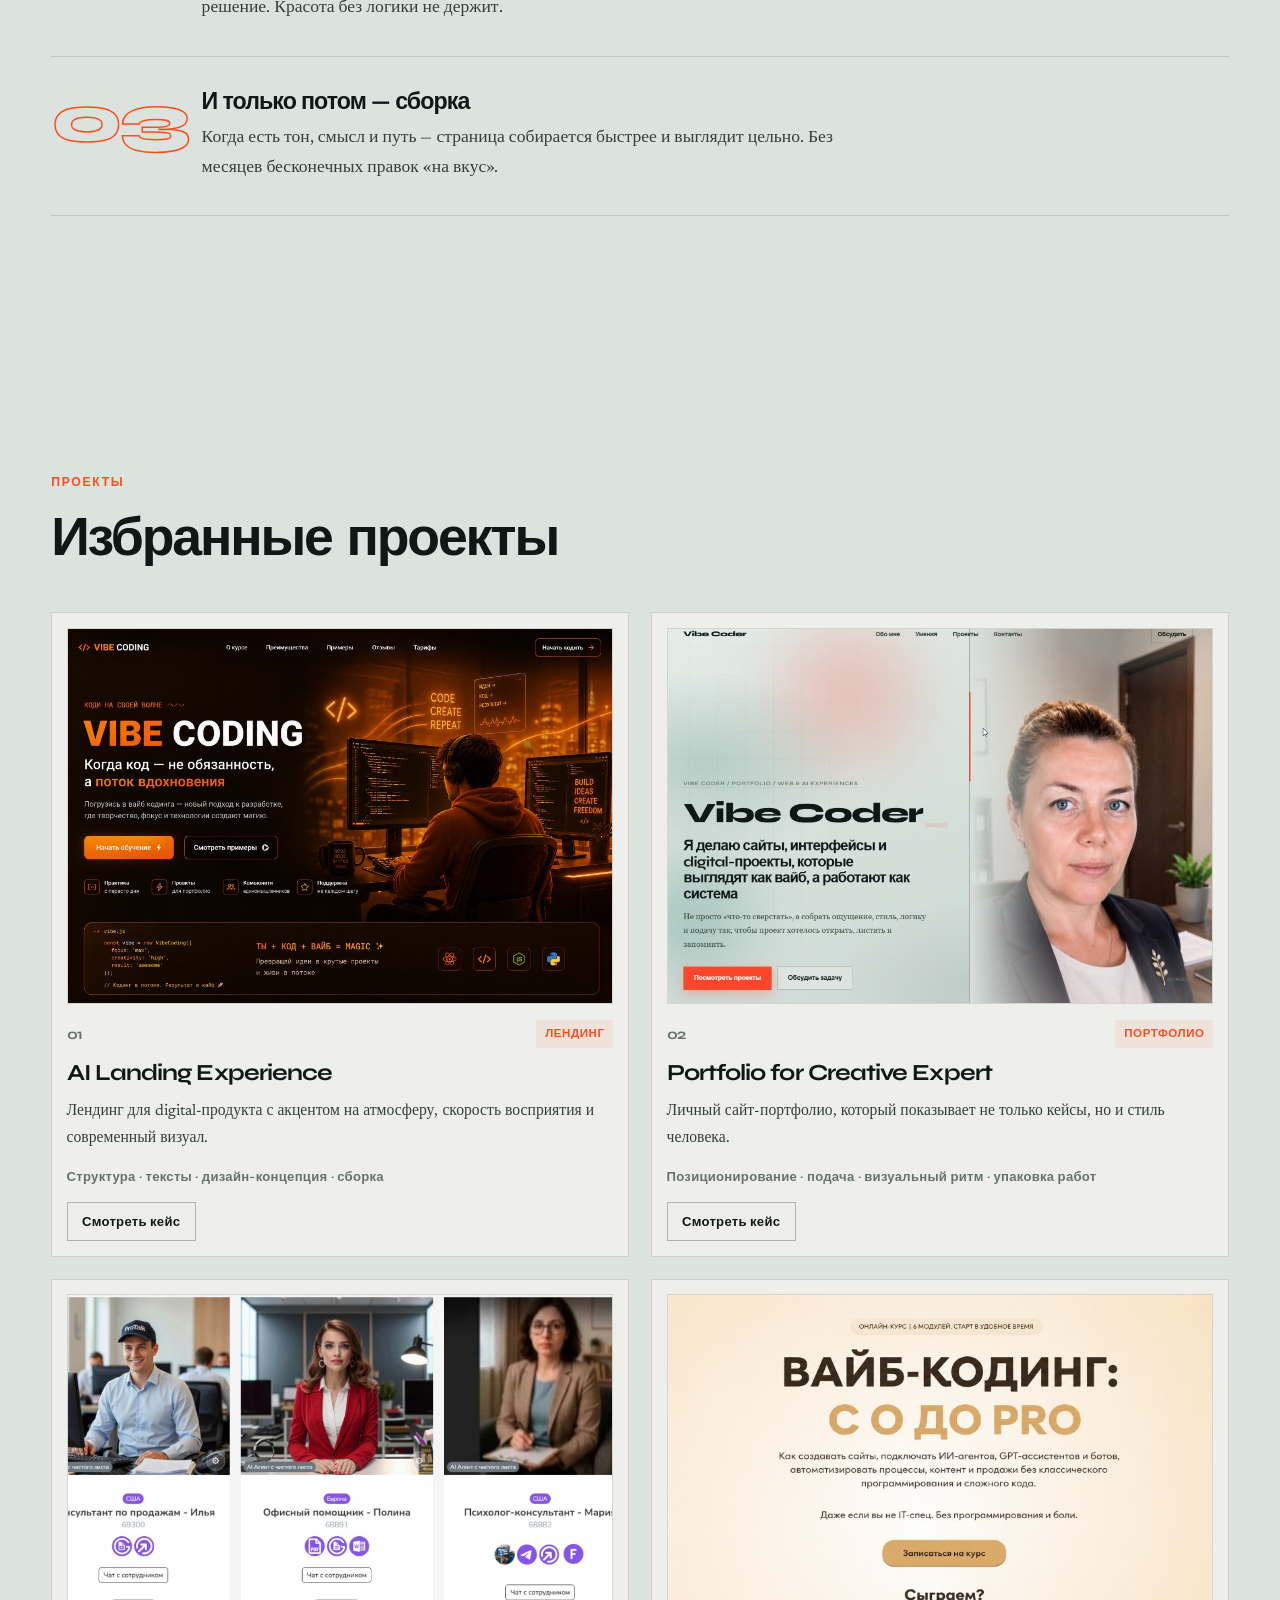
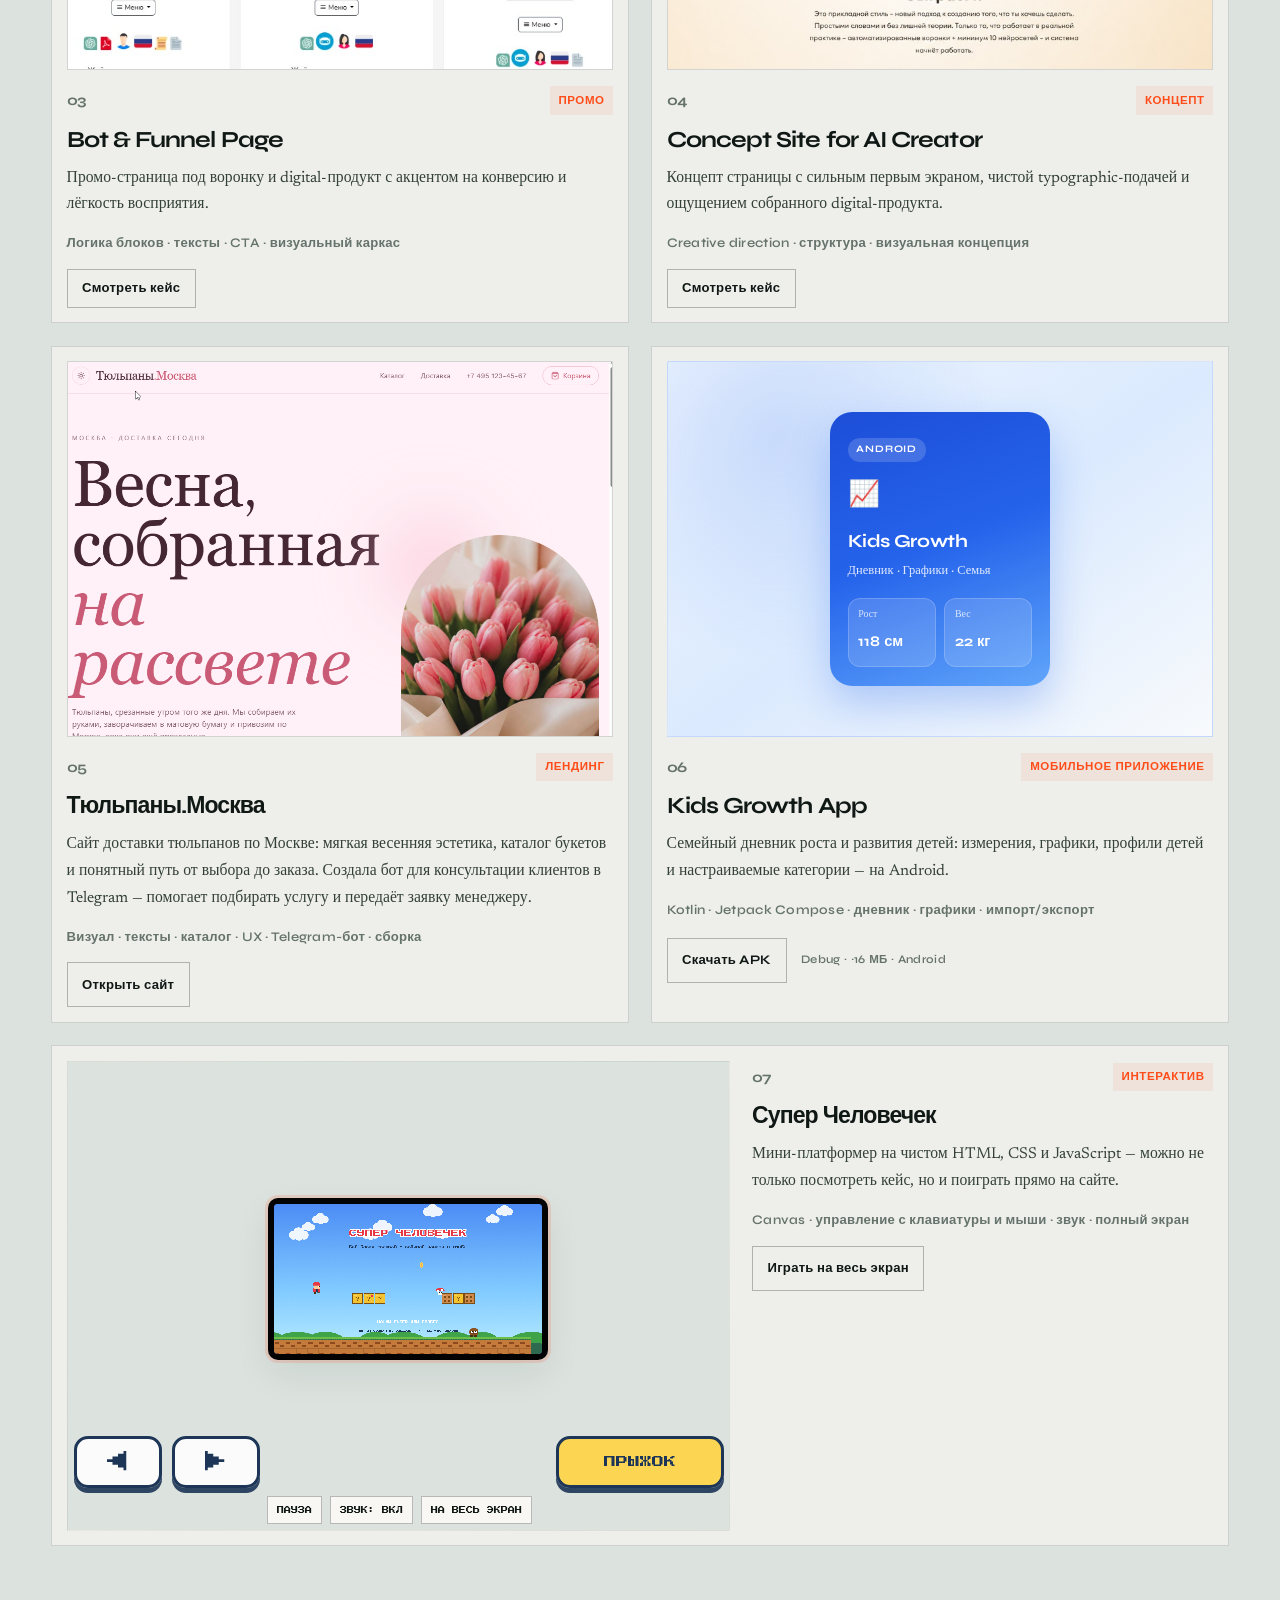
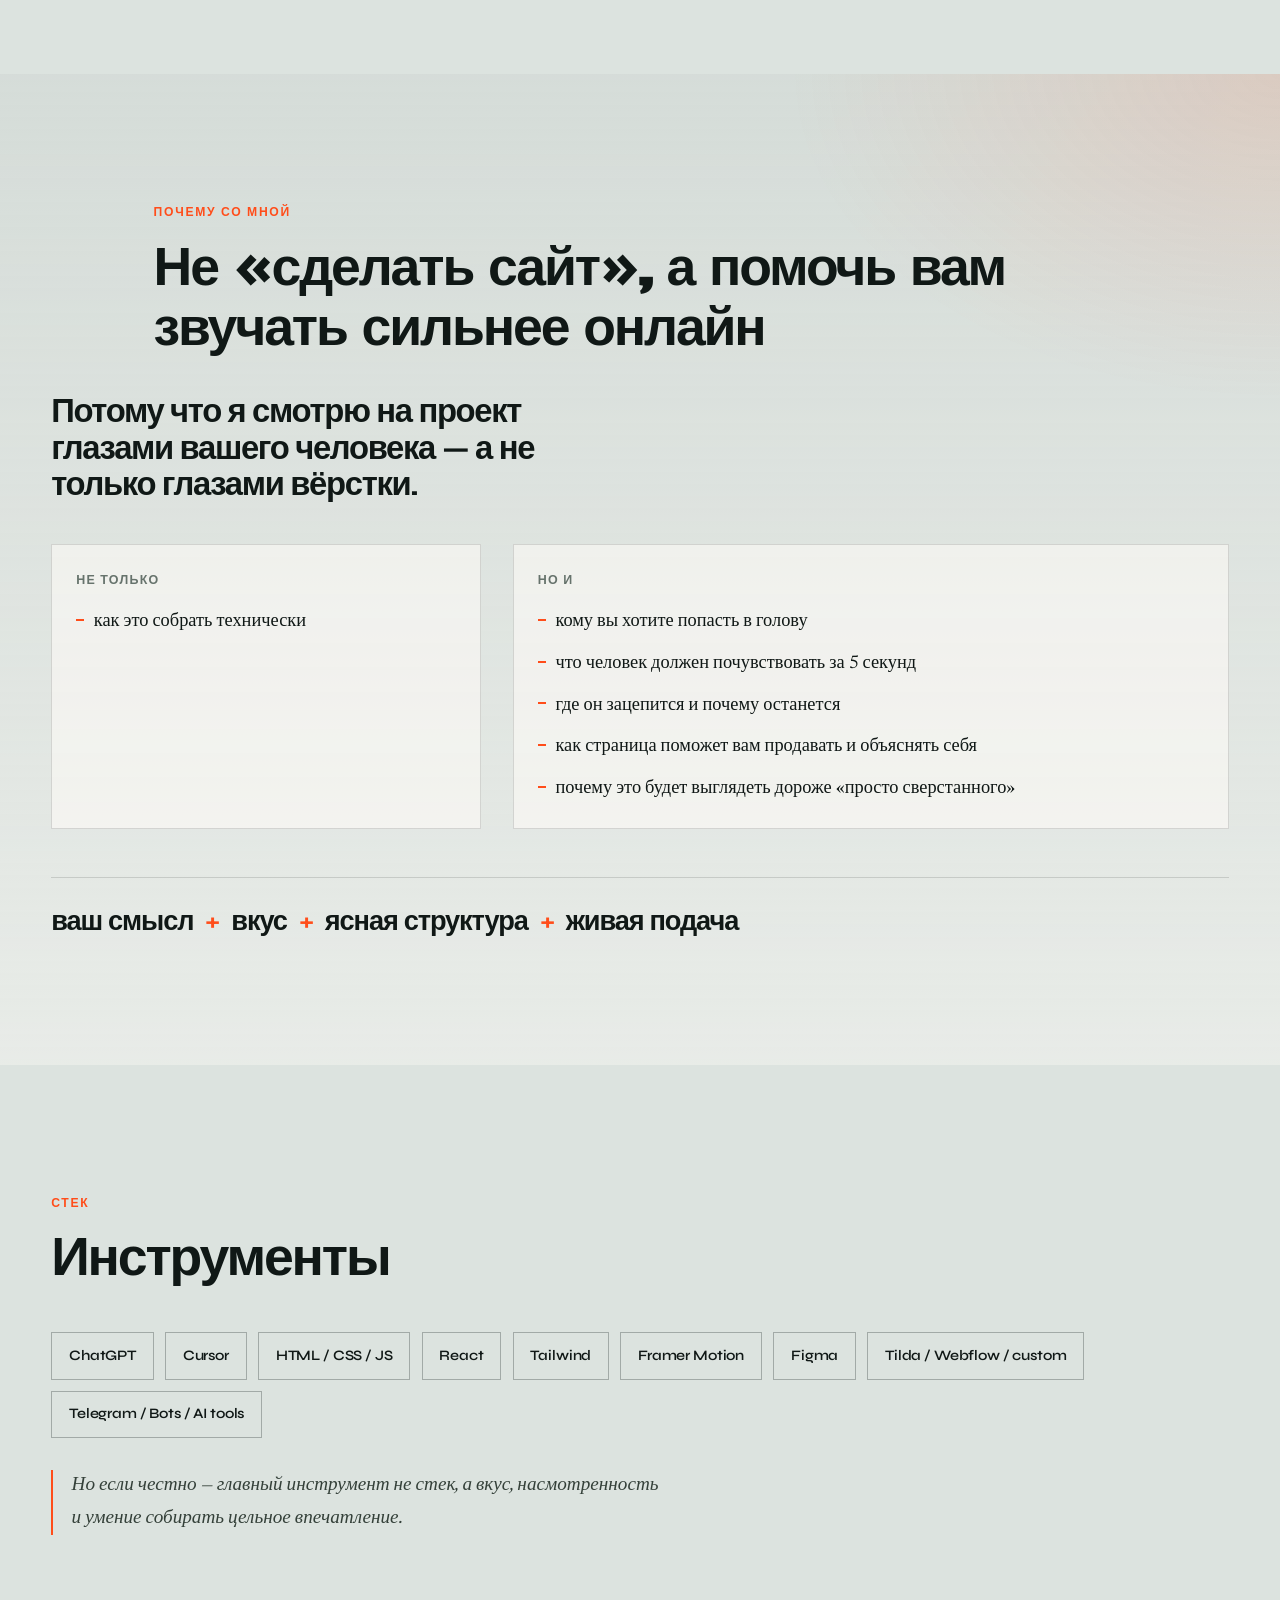
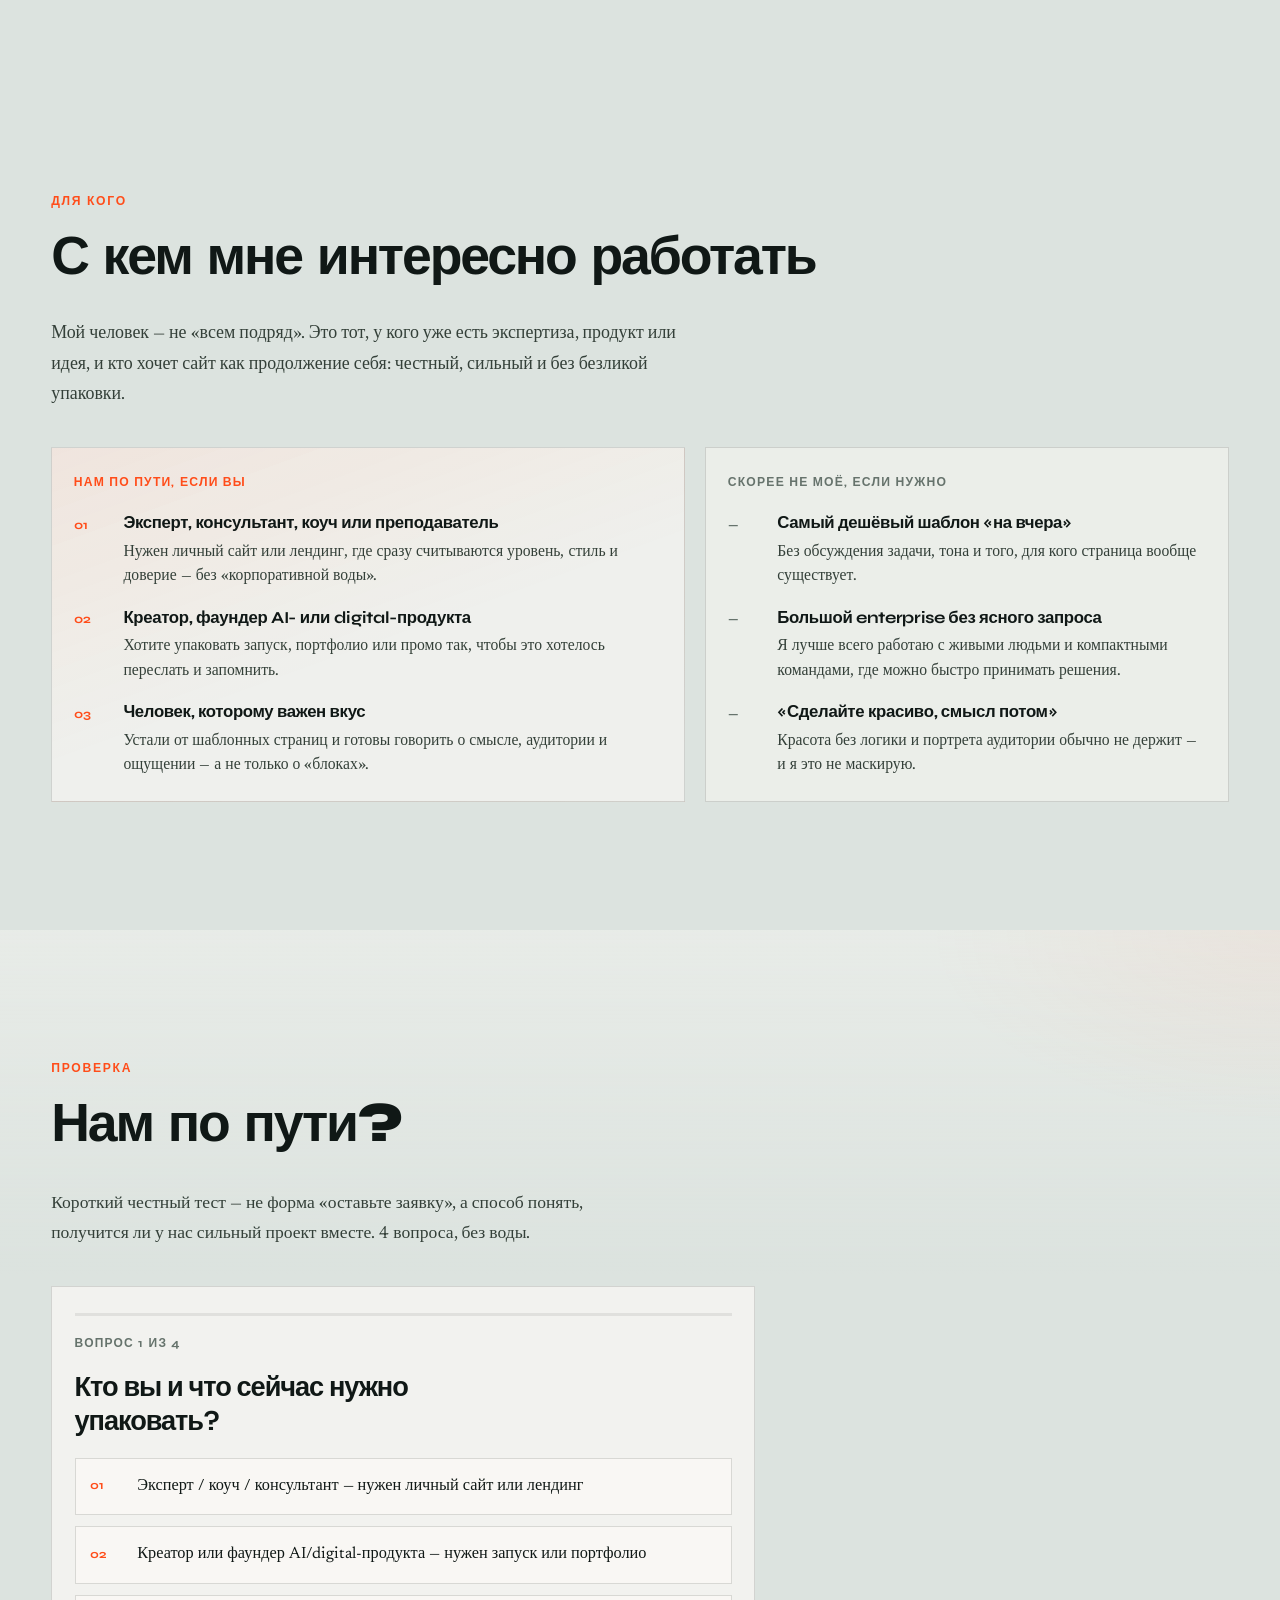
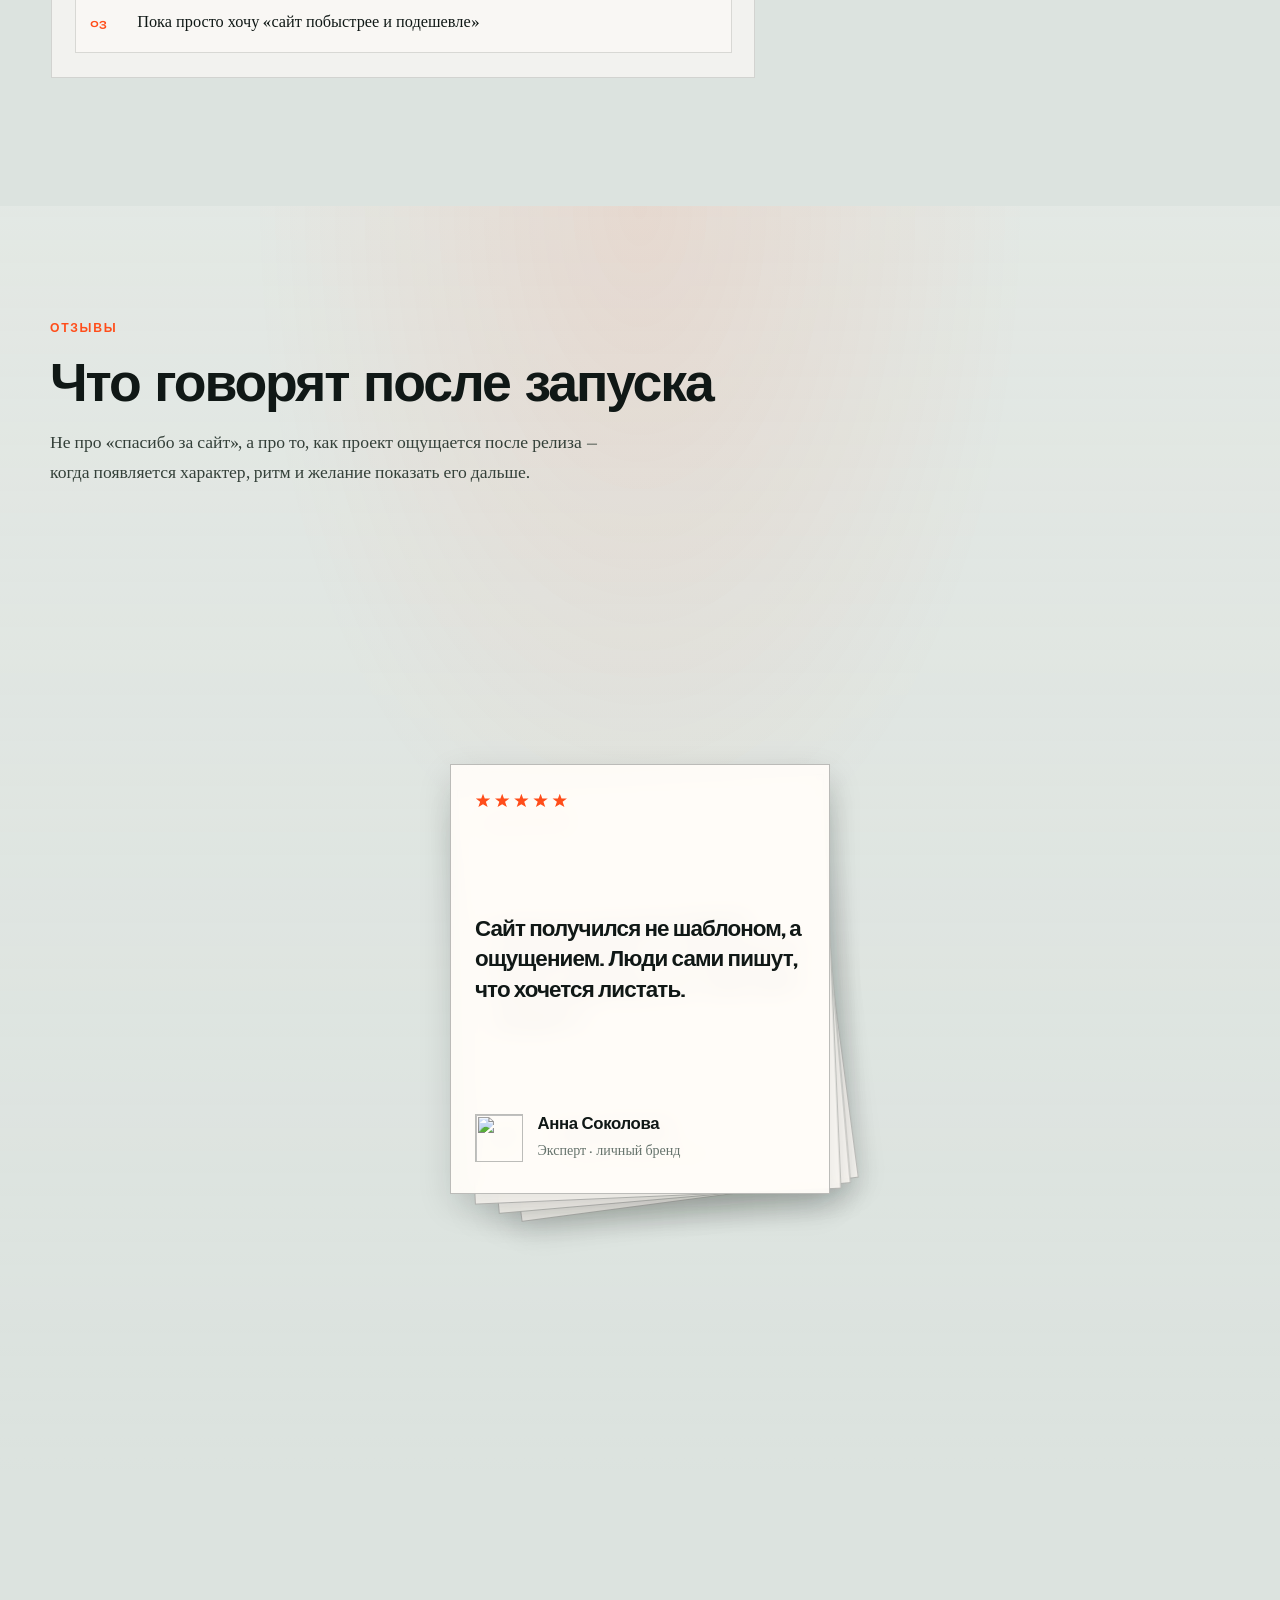
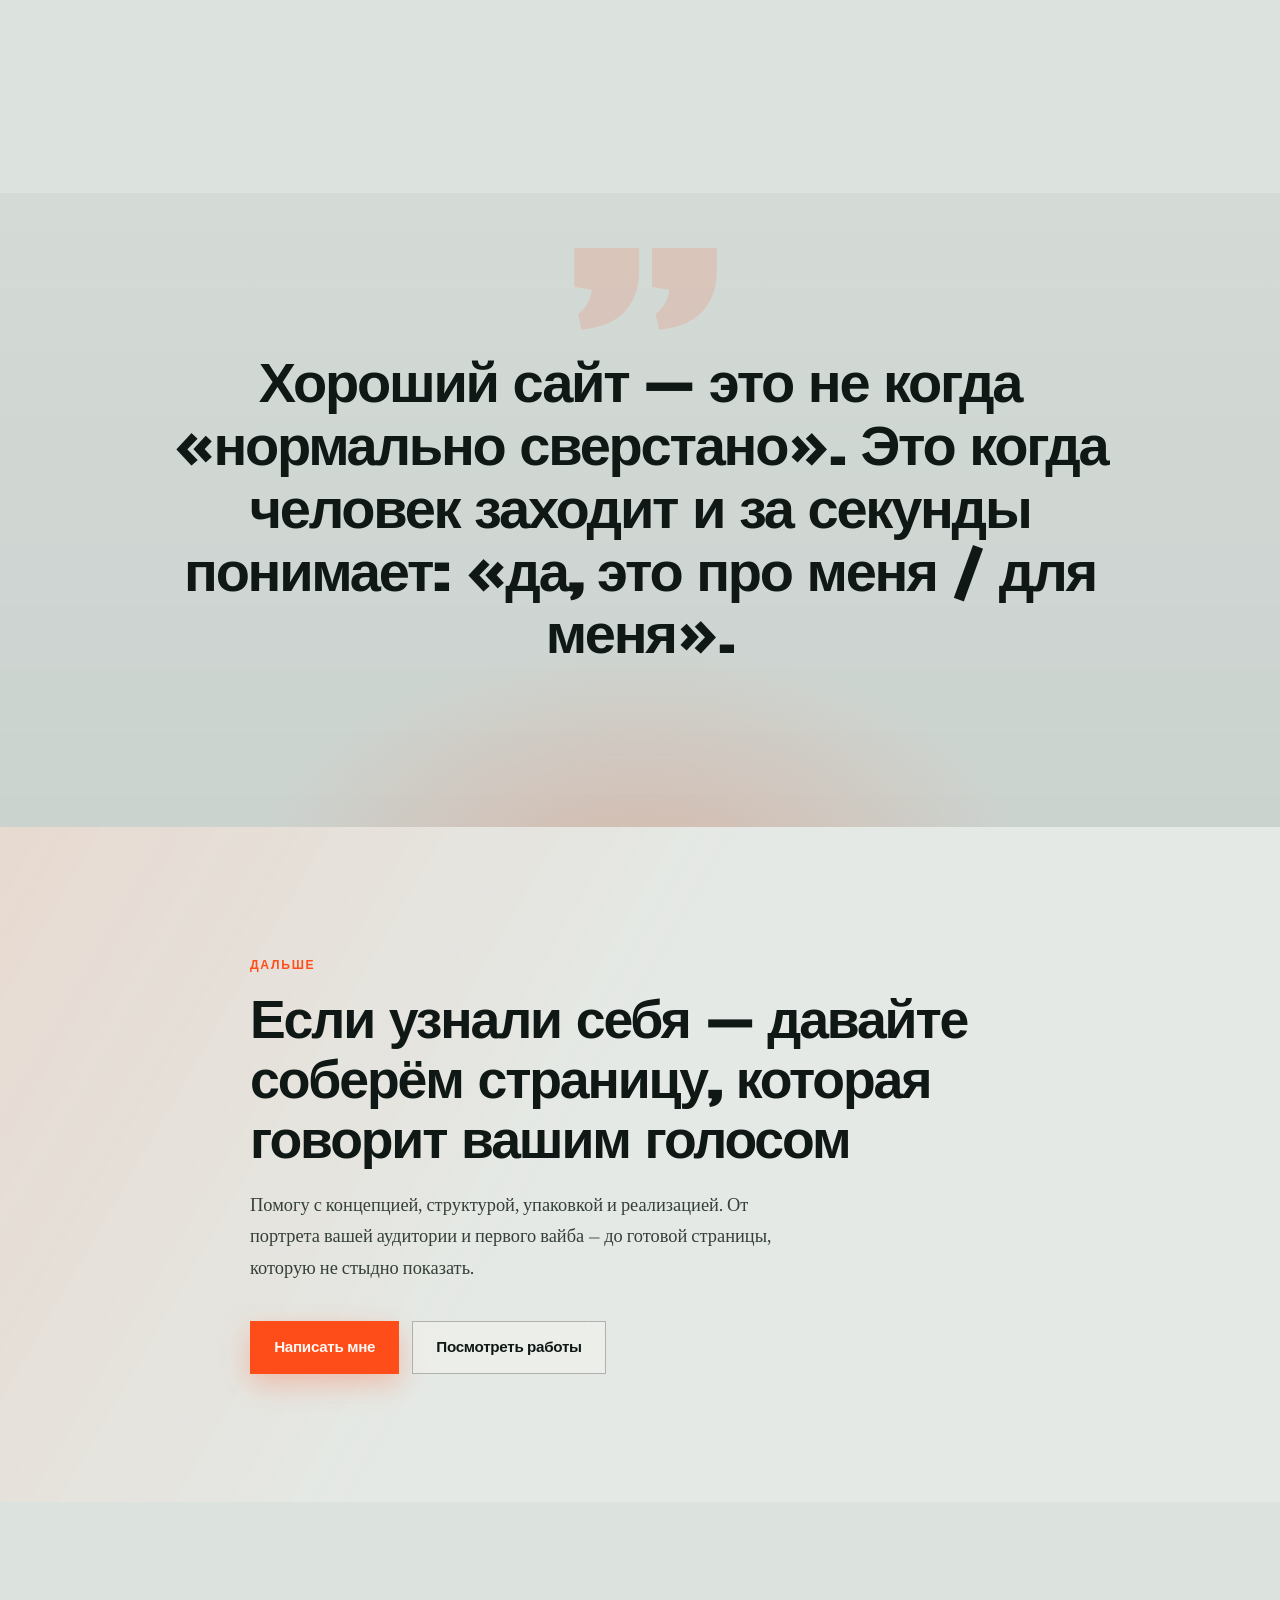
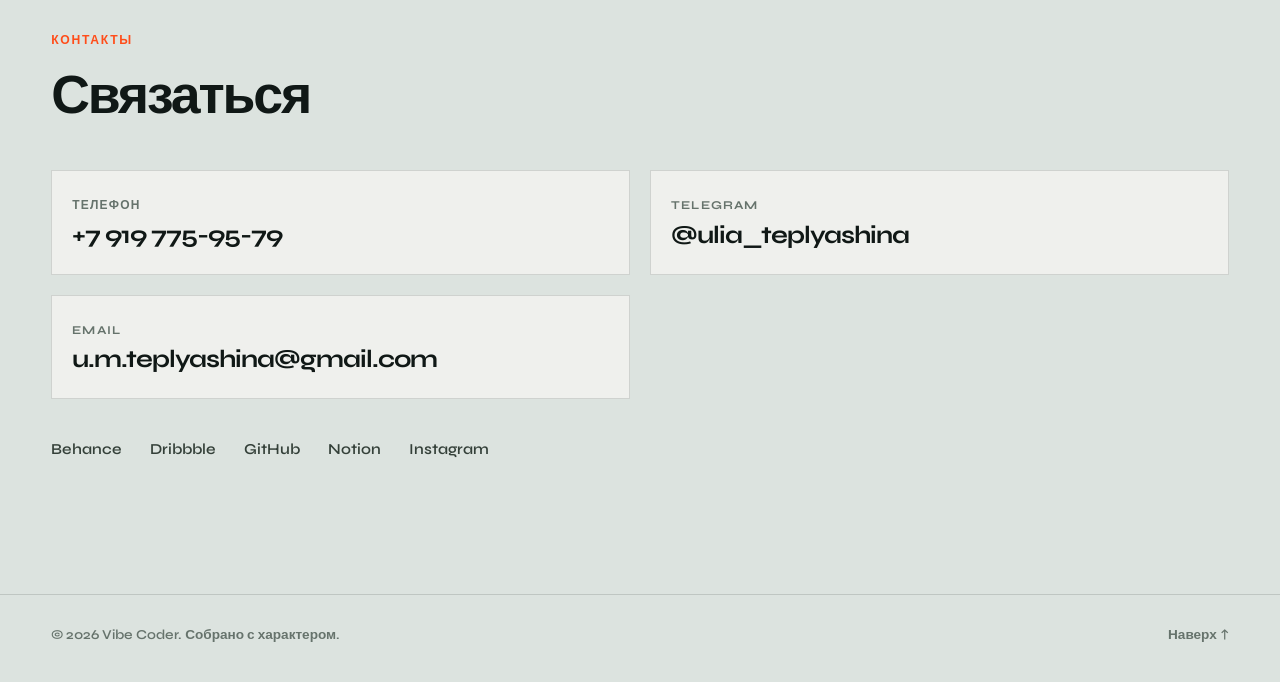
==== commit e7849ab9: "изменения пр" ====
--- a/index.html
+++ b/index.html
@@ -100,14 +100,14 @@
         <div class="about-grid">
           <div class="about-copy">
             <p>
-              Я работаю на стыке кода, визуала, UX и AI-инструментов.
-              Обычно ко мне приходят, когда уже есть опыт и продукт — но страница пока не отражает уровень:
-              либо «нормально сверстано», либо слишком похоже на всех.
+              Я — <strong>Тепляшина Юлия Михайловна</strong>, выпускник школы Нейросетей и СММ Ксении Барановой.
+              Работаю на стыке кода, визуала, UX и AI-инструментов: создаю сайты, ботов и digital-проекты,
+              где технология усиливает идею, а не подменяет её.
             </p>
             <p>
-              Моя задача — собрать ощущение, смысл и путь человека по сайту так,
-              чтобы вас понимали быстрее, доверяли охотнее и хотелось вернуться.
-              Быстро — да. Красиво — да. Но без пустой картинки «ради вайба».
+              Помогаю бизнесу и экспертам запускать сайты, ботов и автоматизации — когда уже есть продукт и опыт,
+              но digital-слой пока не отражает уровень: либо «нормально сверстано», либо слишком похоже на всех.
+              Собираю ощущение, смысл и путь человека по проекту так, чтобы вас понимали быстрее, доверяли охотнее и хотелось вернуться.
             </p>
           </div>
           <div class="about-side">
@@ -115,10 +115,10 @@
             <ul class="about-list">
               <li>личный бренд и экспертные сайты</li>
               <li>лендинги под запуск и продажи</li>
-              <li>портфолио с характером</li>
+              <li>Telegram- и VK-боты под консультации и заявки</li>
+              <li>автоматизации для бизнеса и экспертов</li>
               <li>промо под воронку</li>
               <li>концепты для AI- и digital-продуктов</li>
-              <li>пересборка «шаблонного» сайта</li>
             </ul>
           </div>
         </div>
@@ -134,13 +134,13 @@
         <div class="skills-grid">
           <article class="skill" style="--i: 0">
             <span class="skill-num">01</span>
-            <h3>Лендинги</h3>
-            <p>Сайты, которые не просто «есть», а собирают внимание, держат ритм и ведут человека по смыслу.</p>
+            <h3>Лендинги и сайты</h3>
+            <p>Собираю страницы под запуск, бренд и продажи — с вниманием к ритму, структуре и первому экрану.</p>
           </article>
           <article class="skill" style="--i: 1">
             <span class="skill-num">02</span>
-            <h3>Портфолио и личные сайты</h3>
-            <p>Страницы, которые показывают не только работы, но и стиль, характер и уровень.</p>
+            <h3>Боты Telegram / VK</h3>
+            <p>Разрабатываю ботов для консультаций, подбора услуги, сбора заявок и передачи их менеджеру.</p>
           </article>
           <article class="skill" style="--i: 2">
             <span class="skill-num">03</span>
@@ -149,13 +149,13 @@
           </article>
           <article class="skill" style="--i: 3">
             <span class="skill-num">04</span>
-            <h3>AI + Web</h3>
-            <p>Использую нейросети как инструмент ускорения и усиления идей, а не как замену мышлению.</p>
+            <h3>Интеграция ИИ</h3>
+            <p>Встраиваю нейросети в сайты, ботов и digital-проекты — как инструмент ускорения и усиления задачи.</p>
           </article>
           <article class="skill" style="--i: 4">
             <span class="skill-num">05</span>
-            <h3>UX и структура</h3>
-            <p>Продумываю, как человек читает, куда смотрит, где теряется и где принимает решение.</p>
+            <h3>Интерфейсы и логика</h3>
+            <p>Продумываю, как устроен проект: сценарии, экраны, точки решения и путь пользователя.</p>
           </article>
           <article class="skill" style="--i: 5">
             <span class="skill-num">06</span>
@@ -309,8 +309,8 @@
                 <span class="project-tag">Лендинг</span>
               </div>
               <h3>Тюльпаны.Москва</h3>
-              <p>Сайт доставки тюльпанов по Москве: мягкая весенняя эстетика, каталог букетов и понятный путь от выбора до заказа.</p>
-              <p class="project-meta">Визуал · тексты · каталог · UX · сборка</p>
+              <p>Сайт доставки тюльпанов по Москве: мягкая весенняя эстетика, каталог букетов и понятный путь от выбора до заказа. Создала бот для консультации клиентов в Telegram — помогает подбирать услугу и передаёт заявку менеджеру.</p>
+              <p class="project-meta">Визуал · тексты · каталог · UX · Telegram-бот · сборка</p>
               <a class="project-link cursor-target" href="https://tulip-trail-site.lovable.app" target="_blank" rel="noopener noreferrer">Открыть сайт</a>
             </div>
           </article>
@@ -659,6 +659,10 @@
           <h2 class="section-title">Связаться</h2>
         </div>
         <div class="contact-grid">
+          <a class="contact-link" href="tel:+79197759579">
+            <span>Телефон</span>
+            <strong>+7 919 775-95-79</strong>
+          </a>
           <a class="contact-link" href="https://t.me/ulia_teplyashina" target="_blank" rel="noopener noreferrer">
             <span>Telegram</span>
             <strong>@ulia_teplyashina</strong>
--- a/styles.css
+++ b/styles.css
@@ -1059,8 +1059,9 @@
 .project-media--game {
   aspect-ratio: auto;
   min-height: clamp(400px, 52vh, 560px);
-  background: #0b1020;
-  border-color: rgba(16, 24, 22, 0.1);
+  background:
+    linear-gradient(145deg, rgba(255, 252, 248, 0.72) 0%, rgba(220, 227, 223, 0.95) 100%);
+  border-color: rgba(16, 24, 22, 0.08);
 }
 
 .project-media--game .playground-fs-host {
@@ -1076,7 +1077,7 @@
   height: 100%;
   min-height: clamp(400px, 52vh, 560px);
   border: 0;
-  background: #0b1020;
+  background: #dce3df;
 }
 
 .playground-exit {
@@ -1090,20 +1091,20 @@
   letter-spacing: 0.08em;
   text-transform: uppercase;
   padding: 0.75rem 1.1rem;
-  border: 2px solid rgba(255, 212, 71, 0.65);
+  border: 1px solid rgba(16, 24, 22, 0.28);
   border-radius: 999px;
-  background: rgba(11, 16, 32, 0.88);
-  color: #ffd447;
+  background: rgba(255, 252, 248, 0.92);
+  color: #101816;
   cursor: pointer;
-  box-shadow: 0 8px 28px rgba(0, 0, 0, 0.45);
+  box-shadow: 0 8px 24px rgba(16, 24, 22, 0.12);
   backdrop-filter: blur(8px);
   transition: background 0.2s ease, color 0.2s ease, border-color 0.2s ease, transform 0.2s var(--ease);
 }
 
 .playground-exit:hover {
-  background: #ffd447;
-  color: #0b1020;
-  border-color: #ffd447;
+  background: rgba(255, 77, 26, 0.08);
+  color: #ff4d1a;
+  border-color: rgba(255, 77, 26, 0.34);
   transform: translateY(-1px);
 }
 
@@ -1111,7 +1112,7 @@
 .playground-fs-host:-webkit-full-screen {
   width: 100%;
   height: 100%;
-  background: #0b1020;
+  background: #dce3df;
 }
 
 .playground-fs-host:fullscreen .playground-frame,
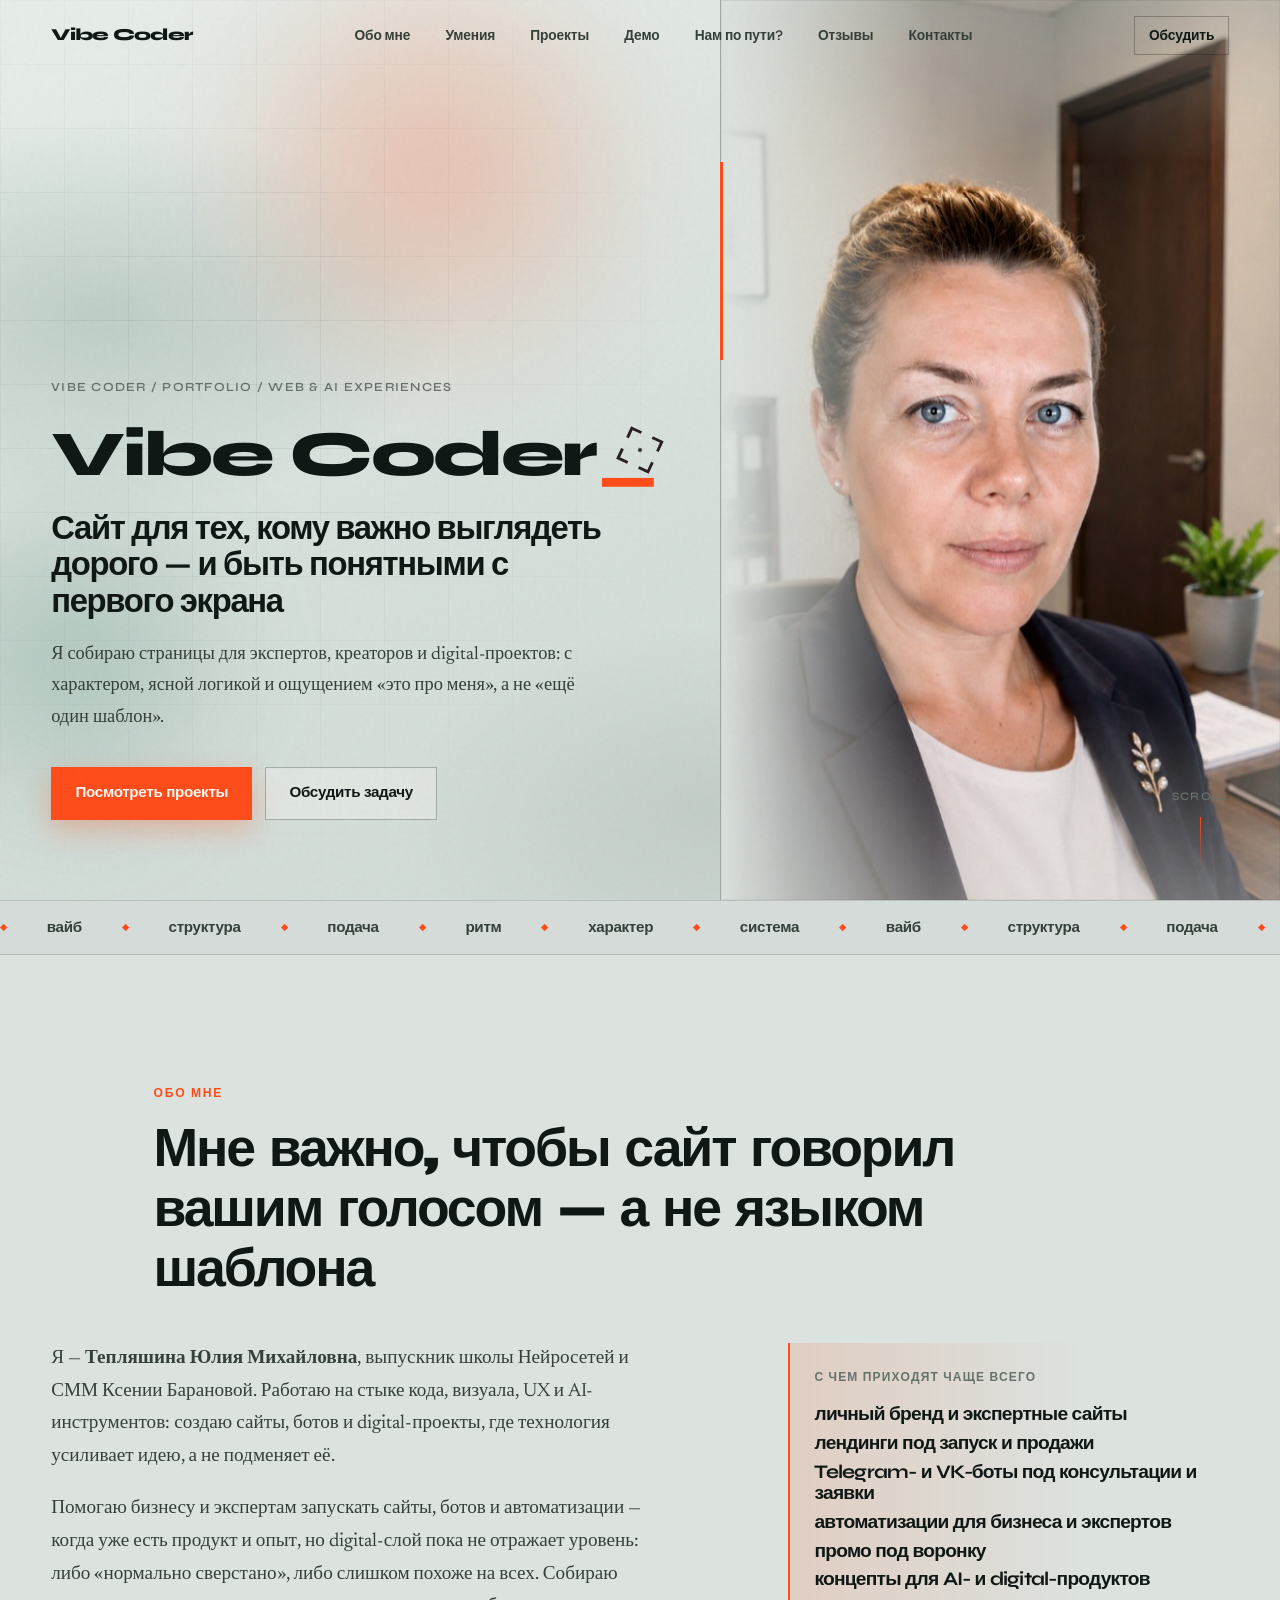
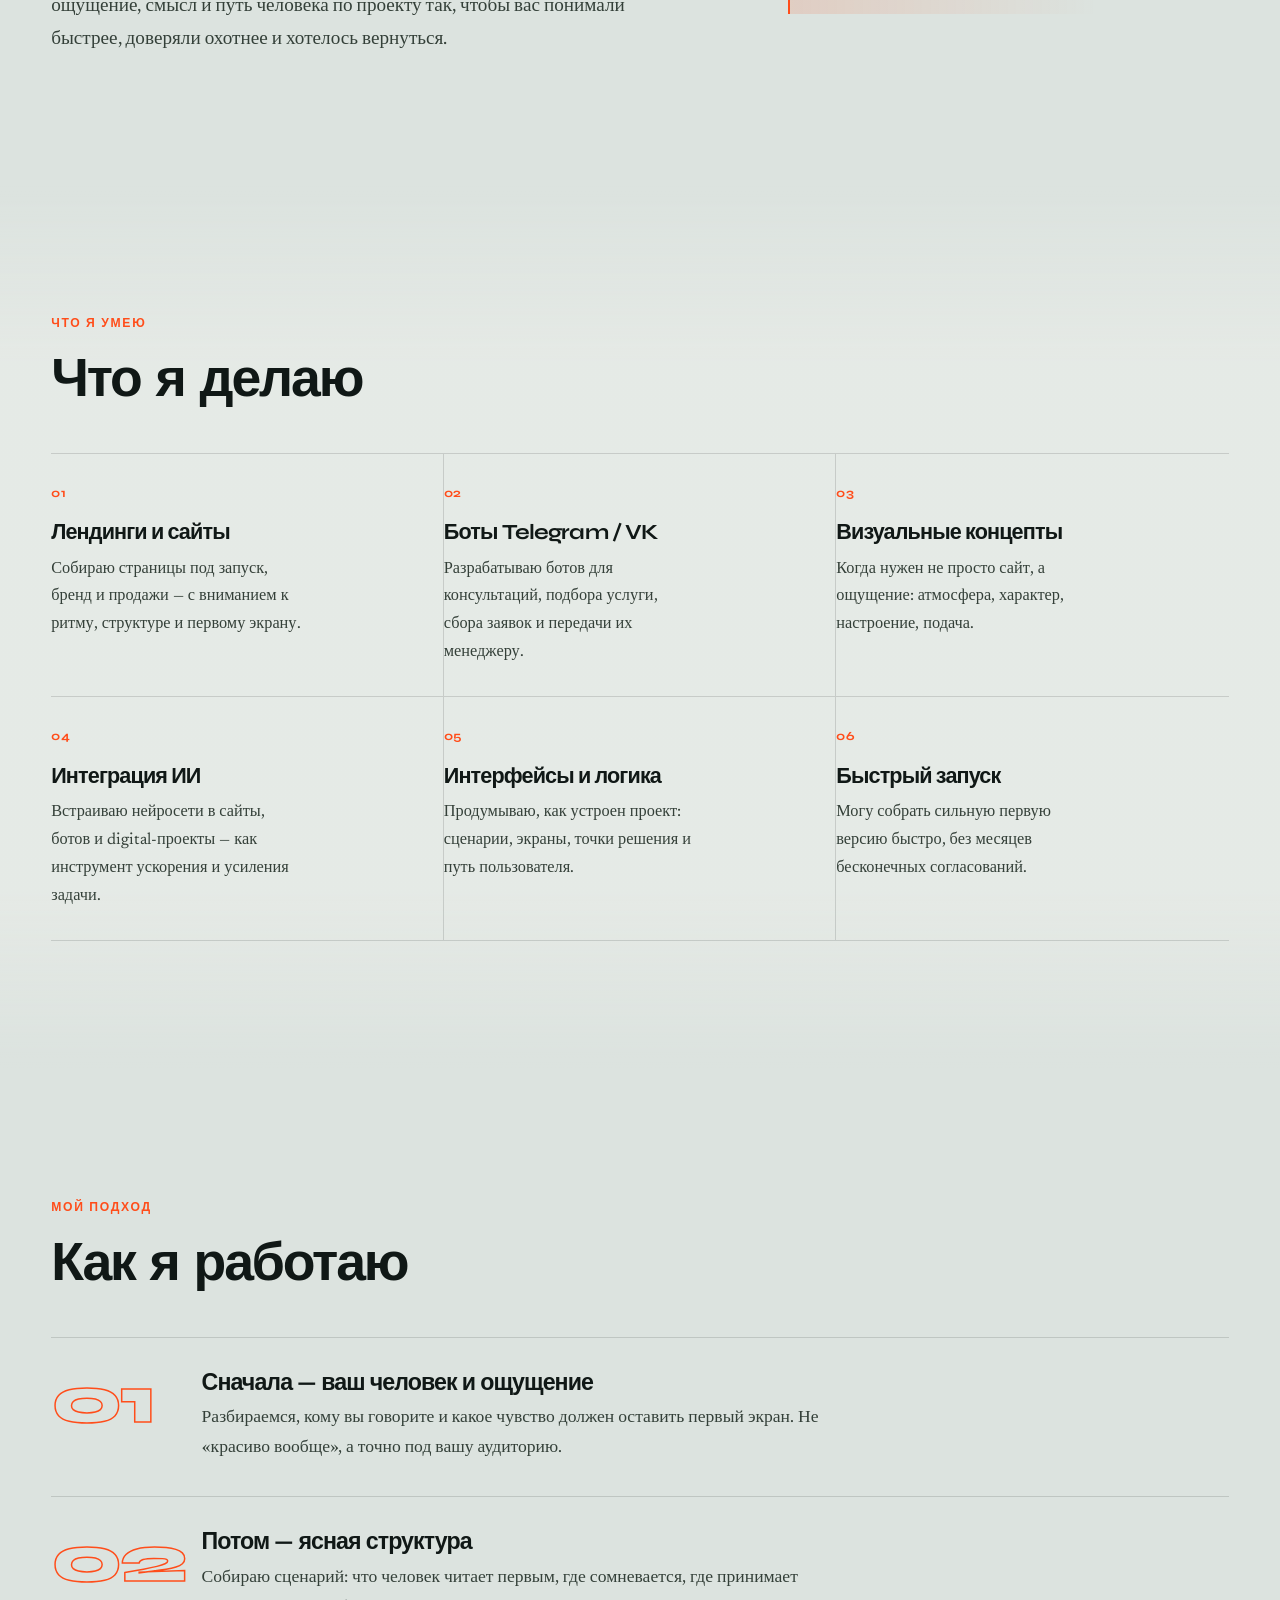
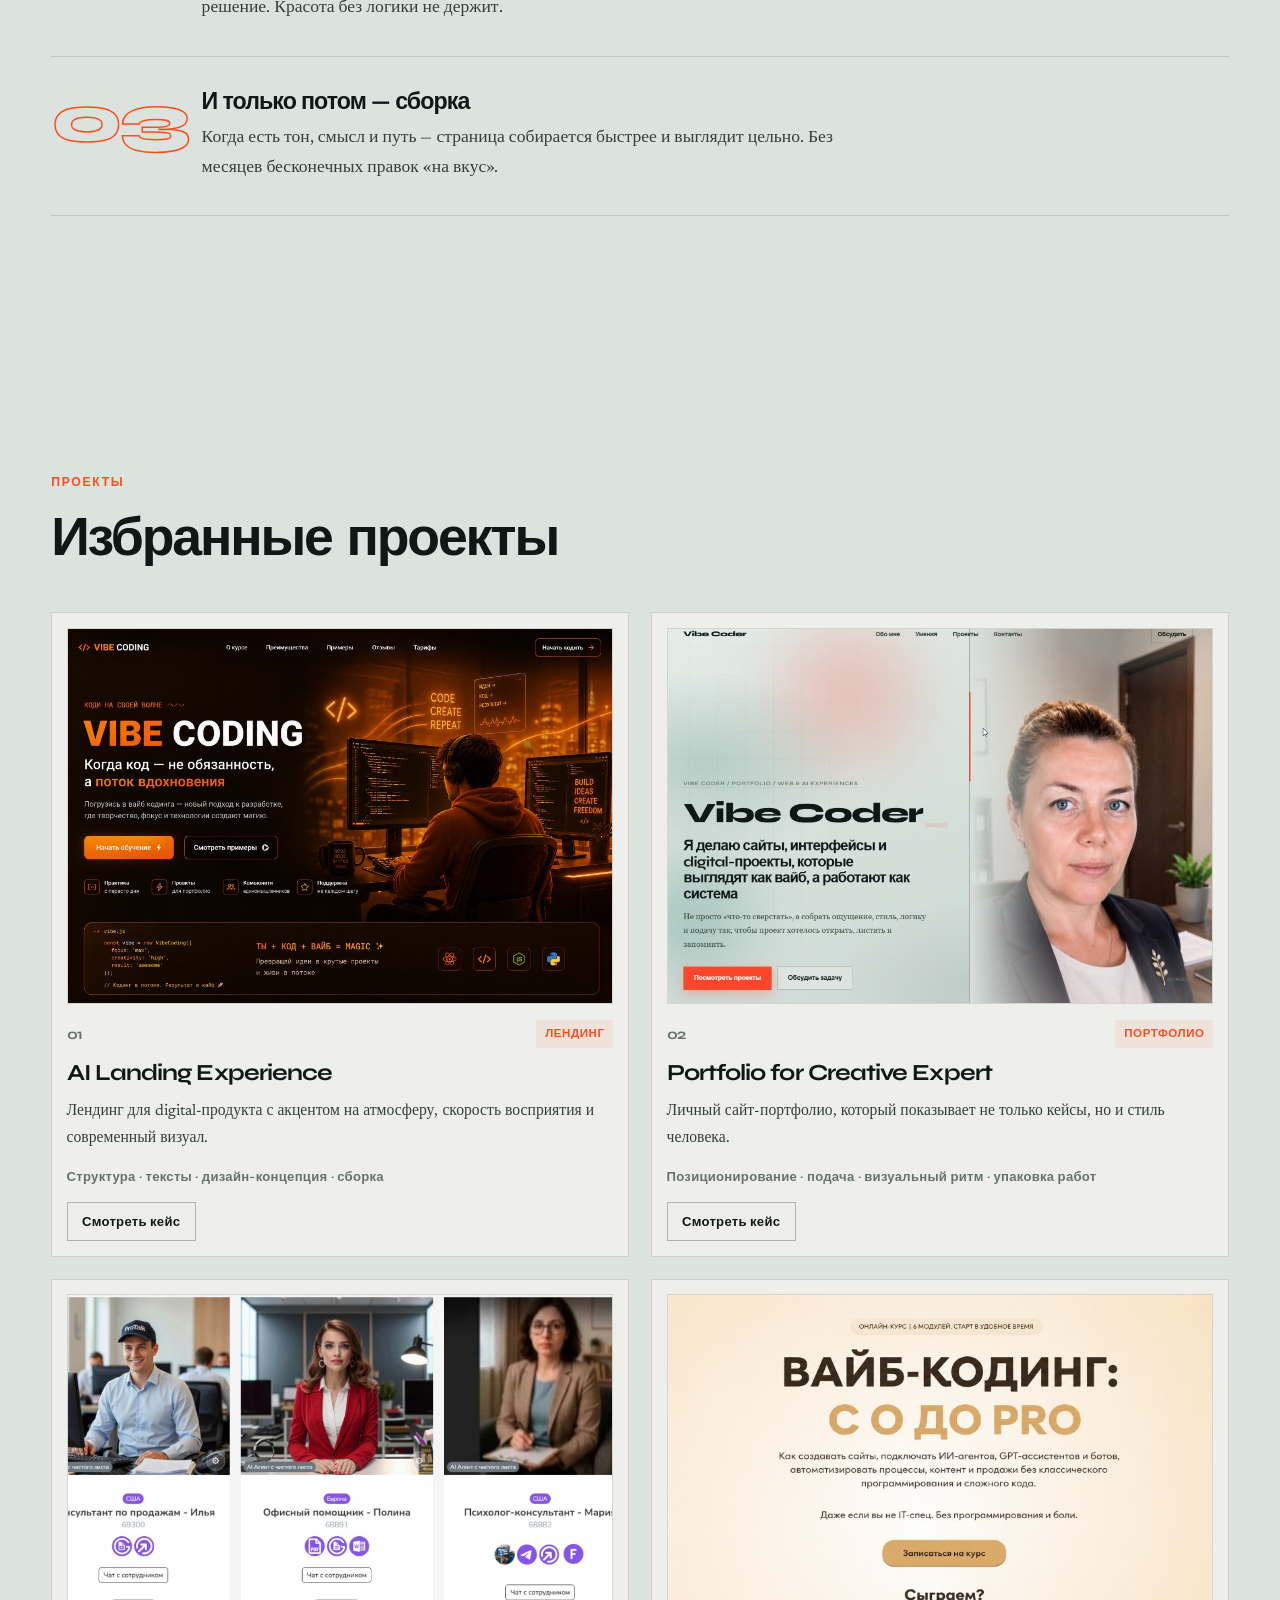
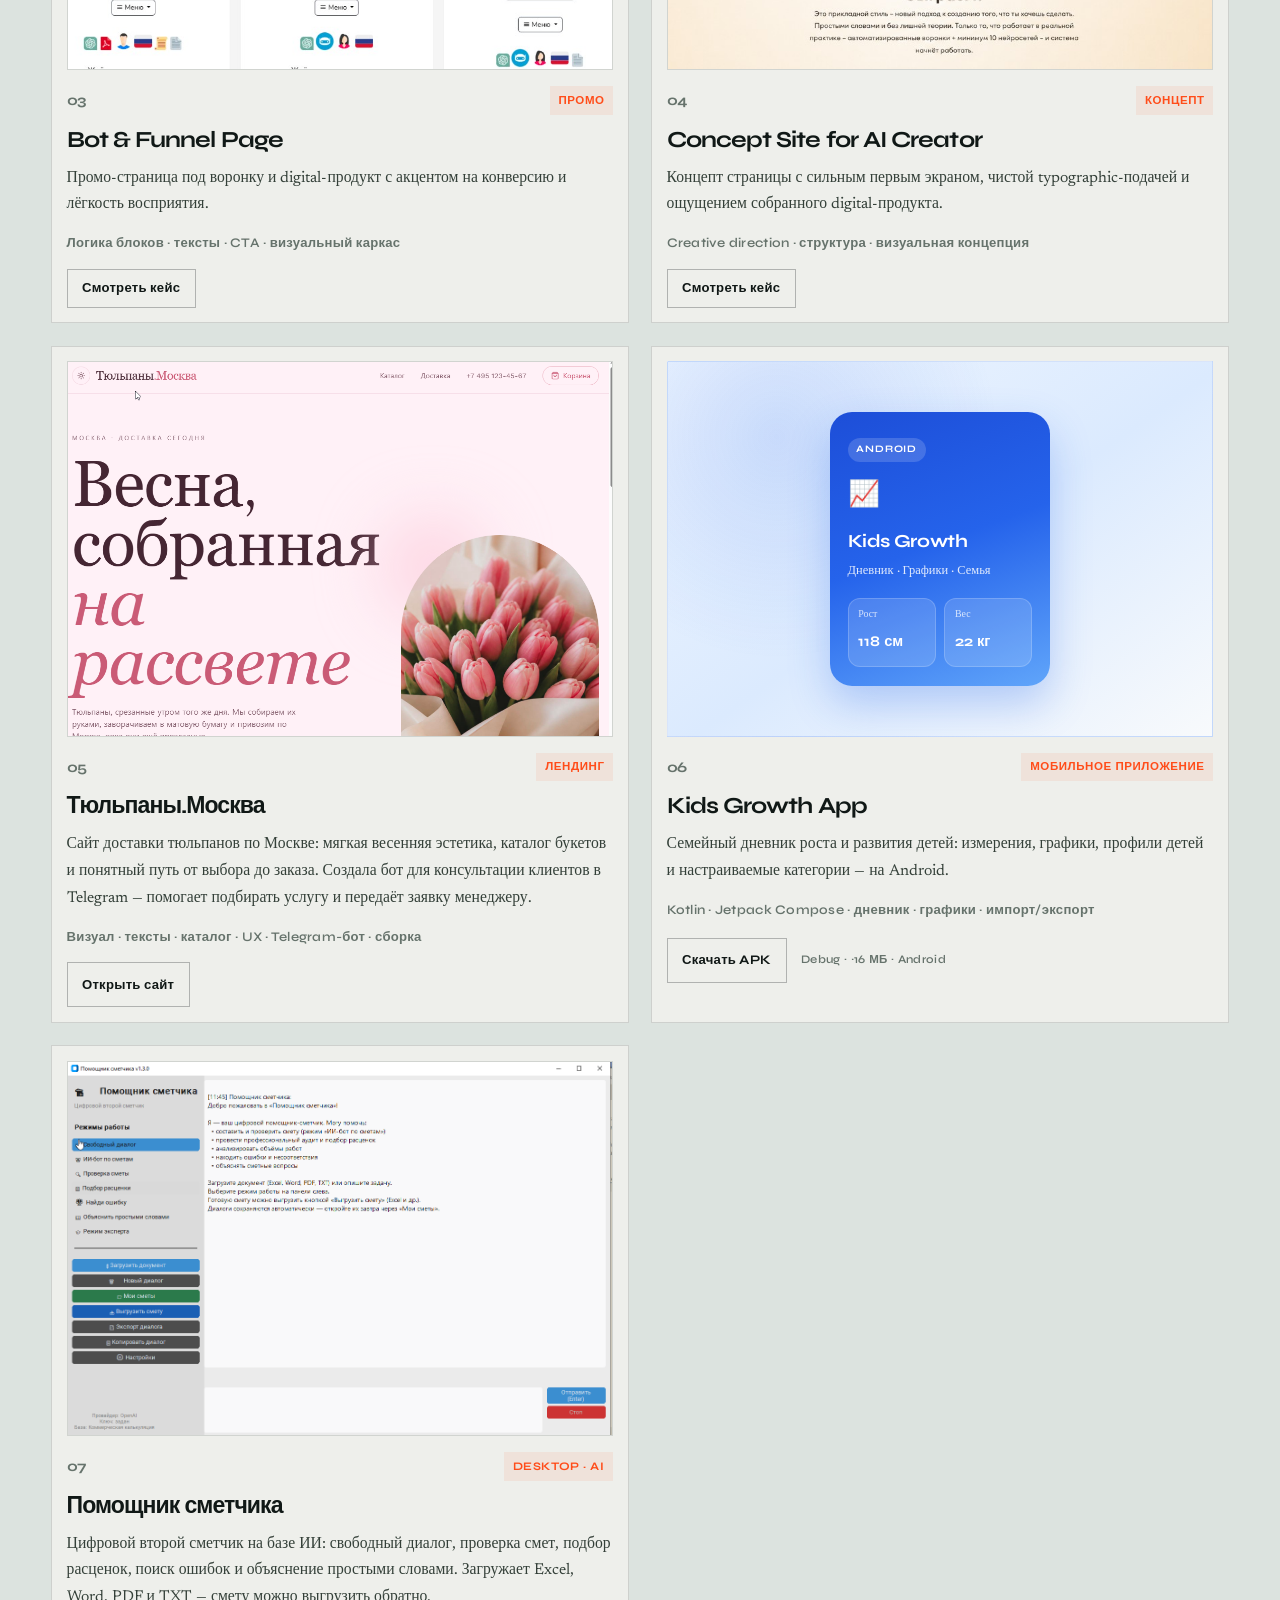
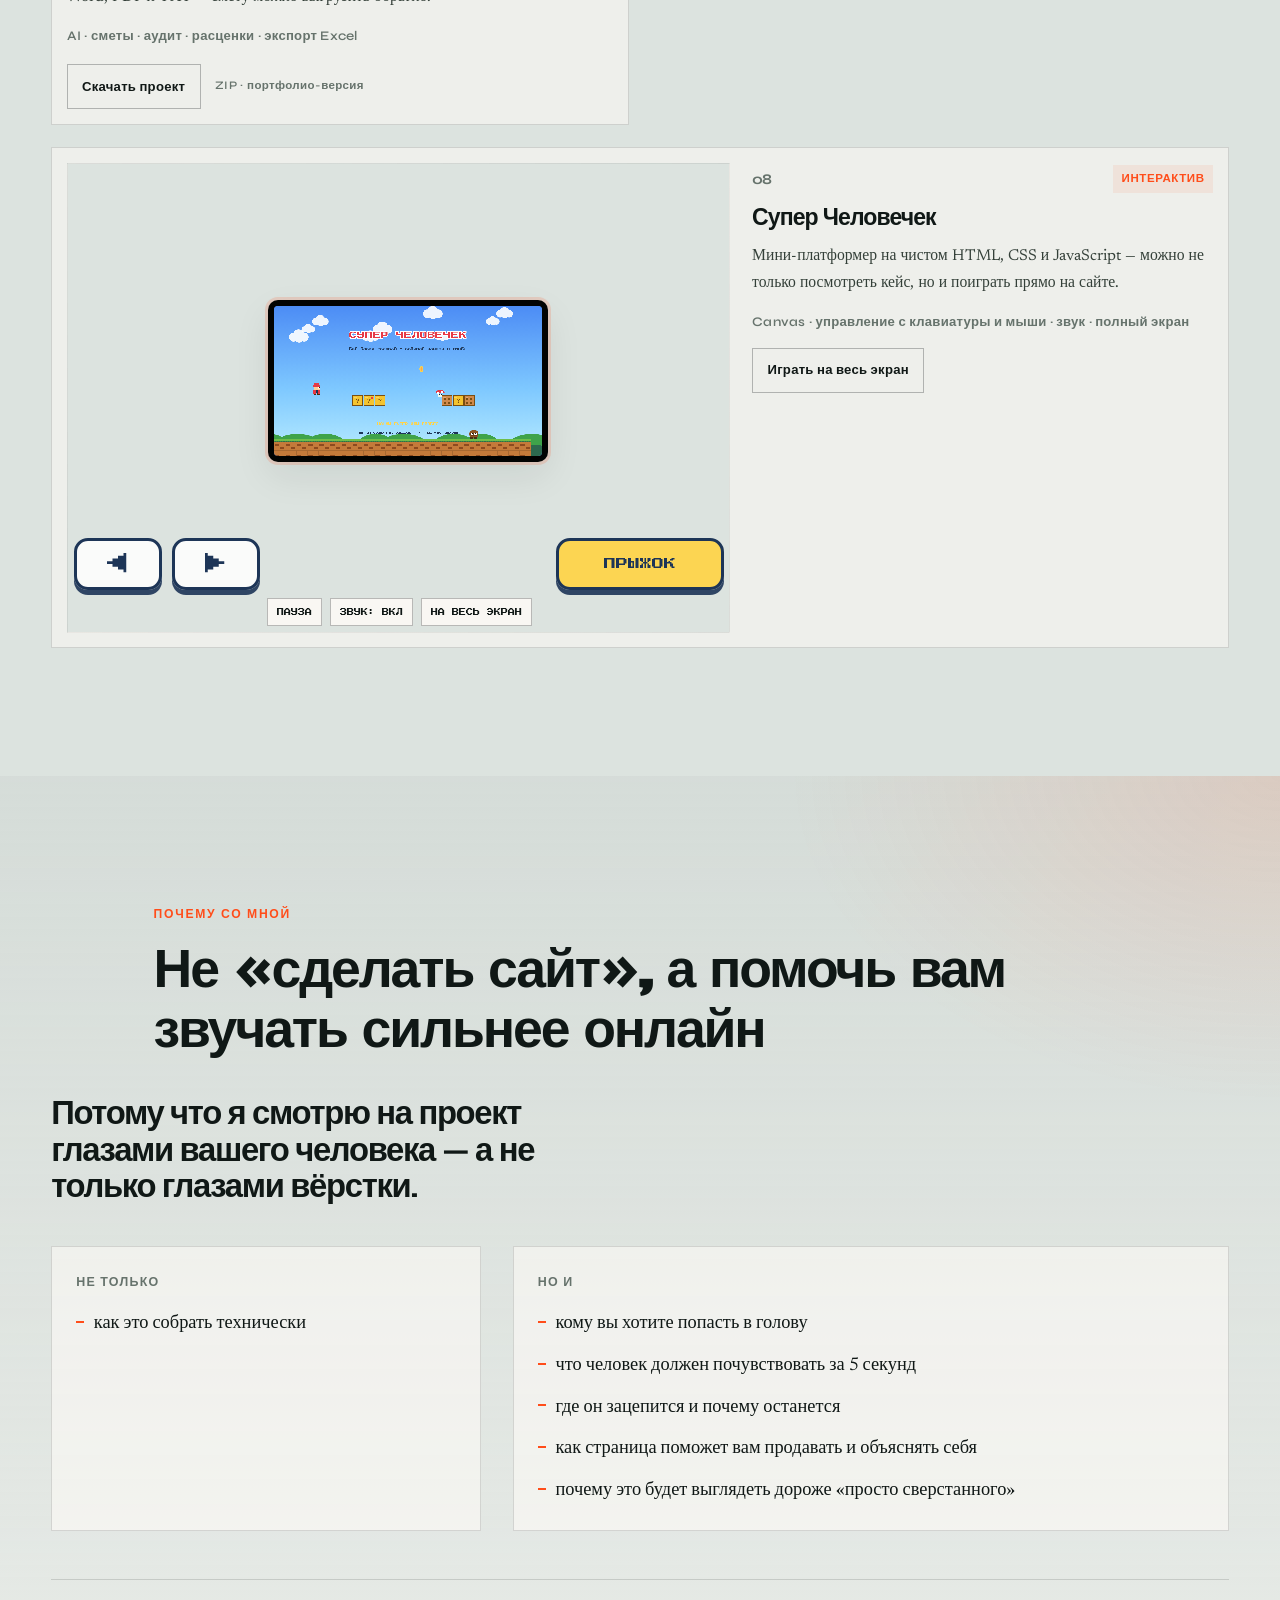
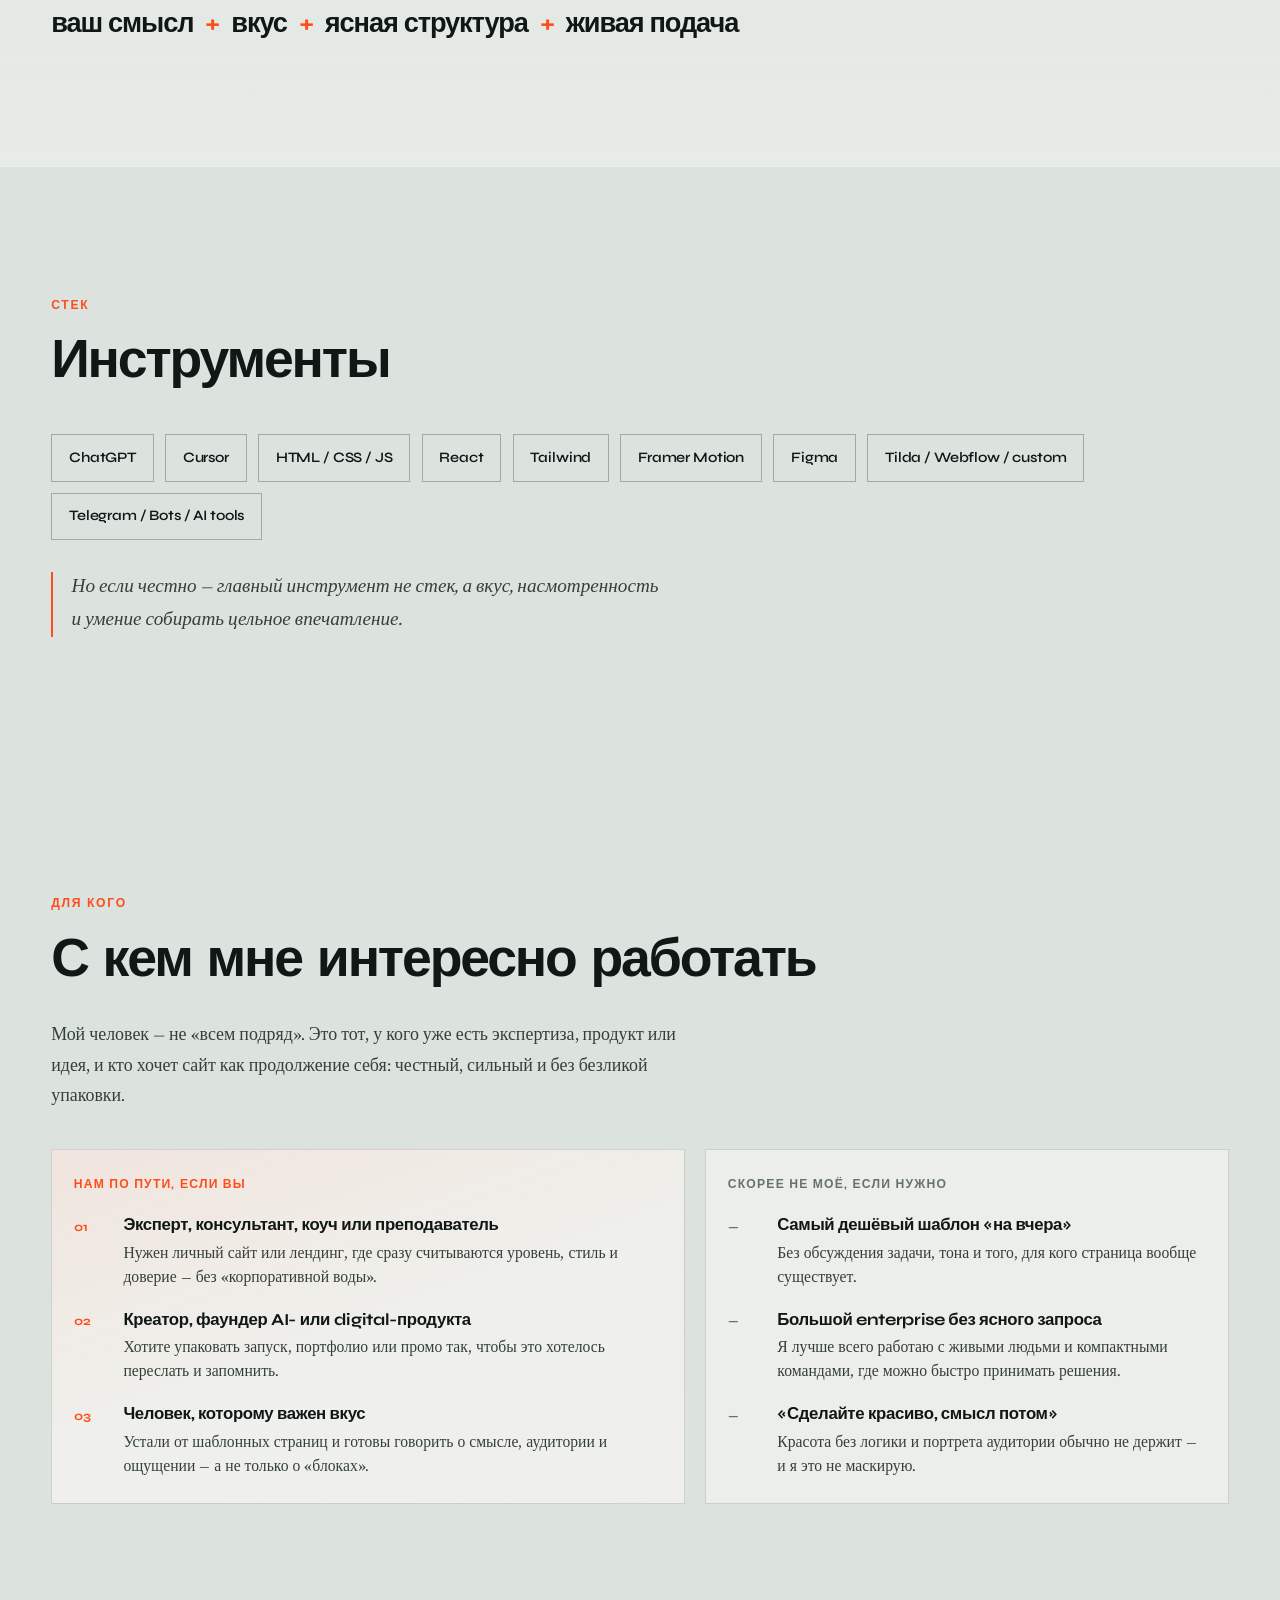
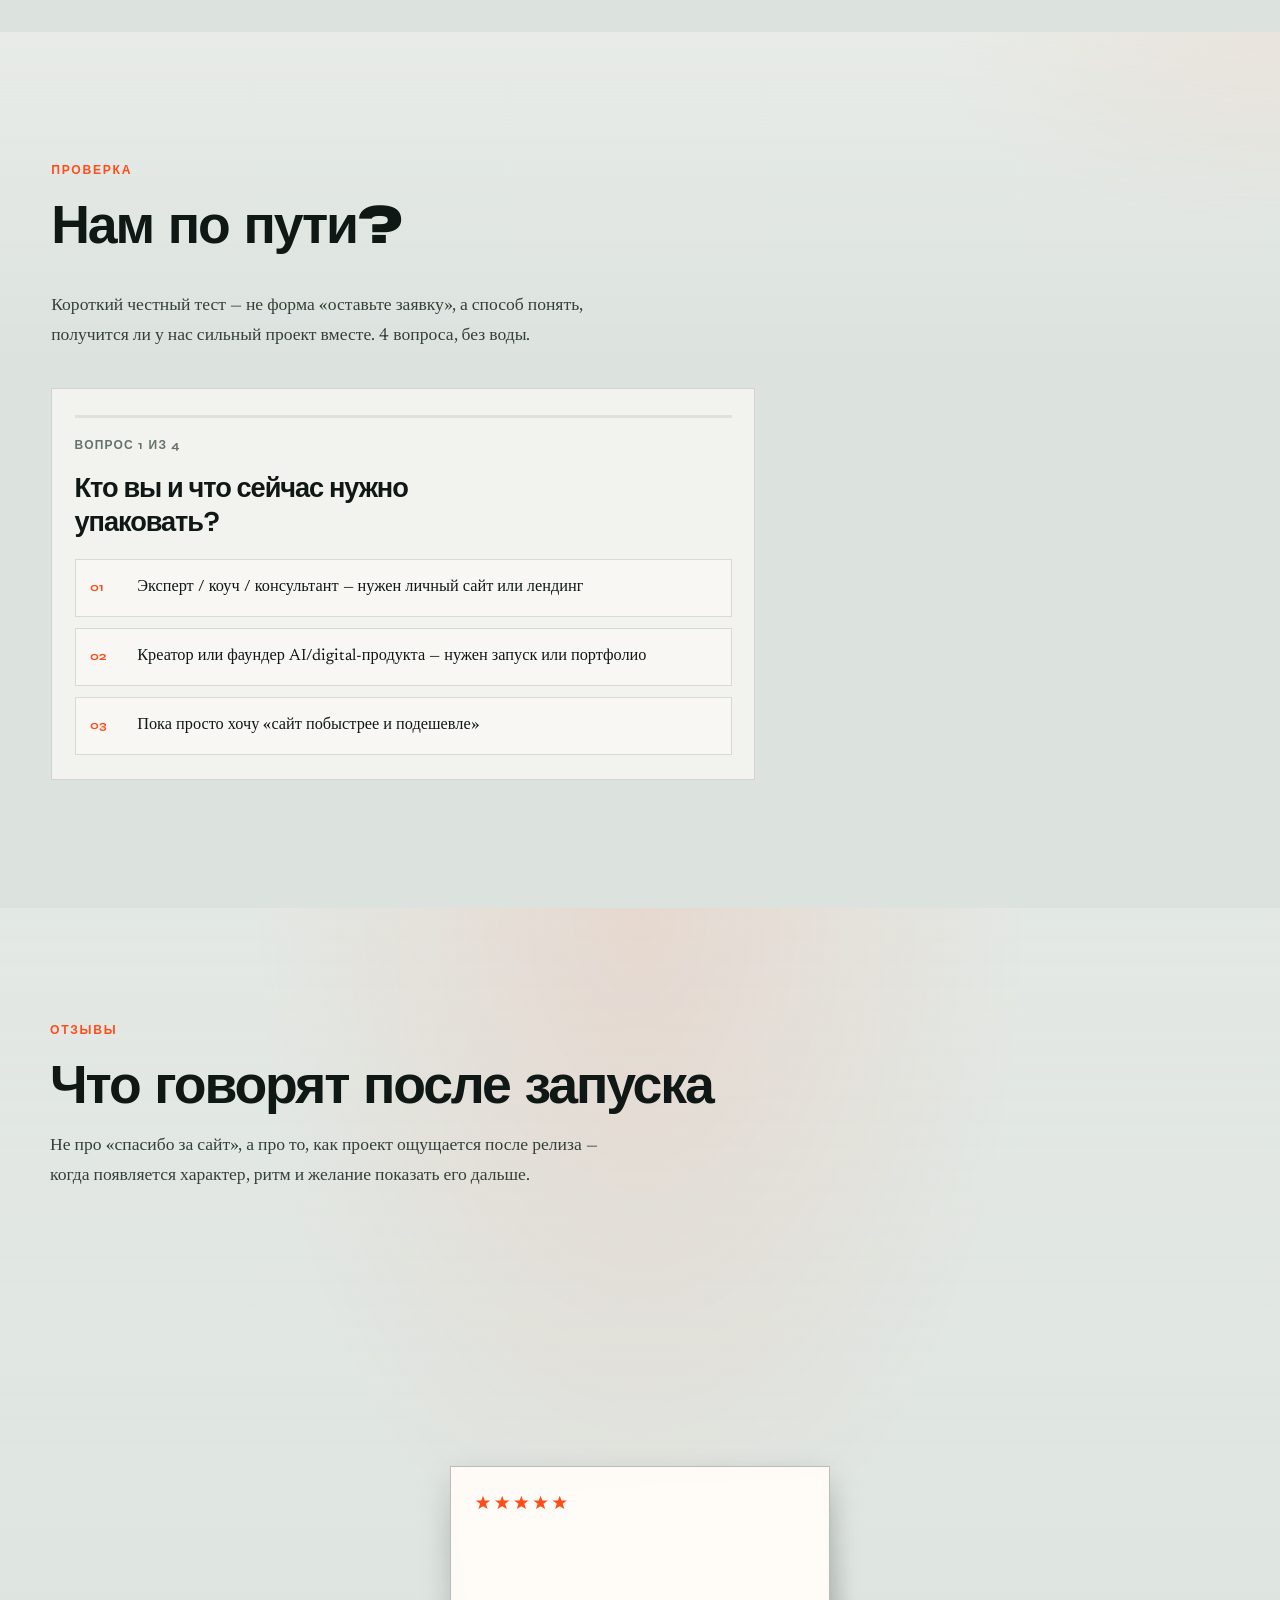
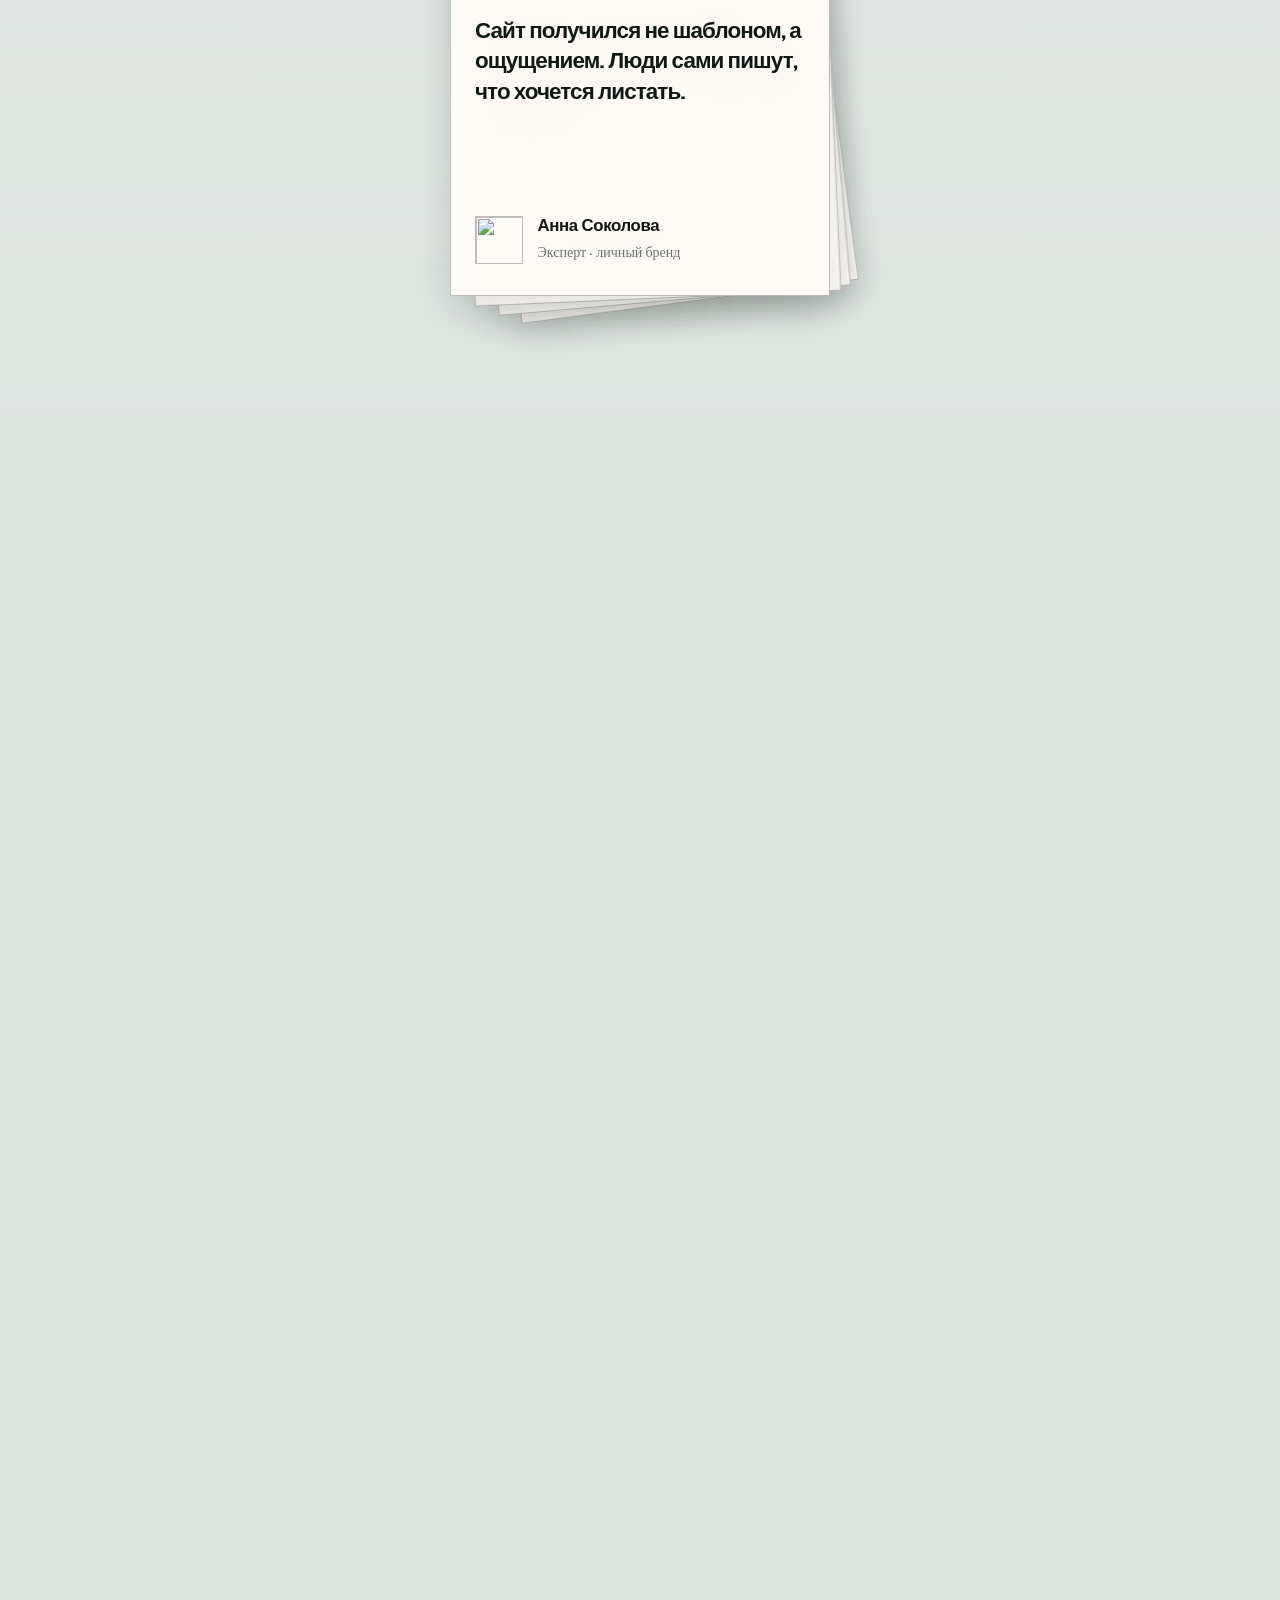
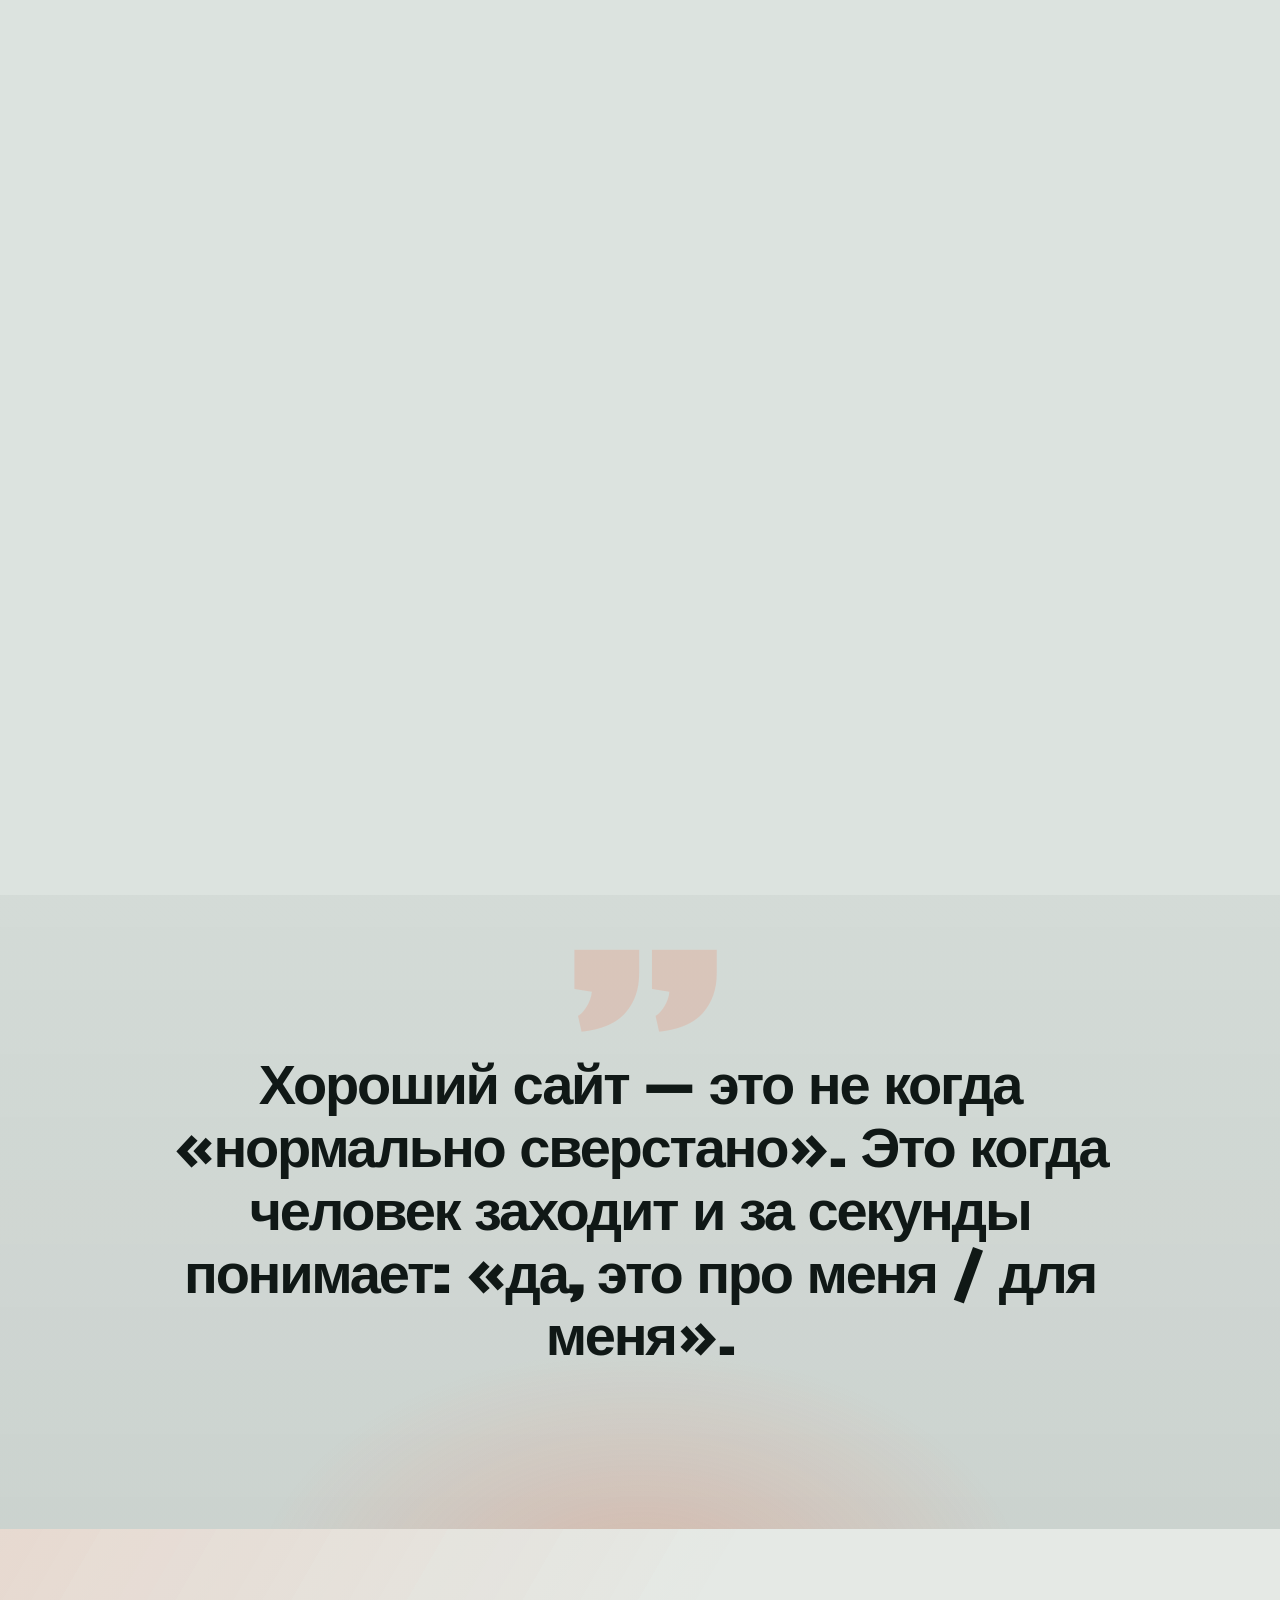
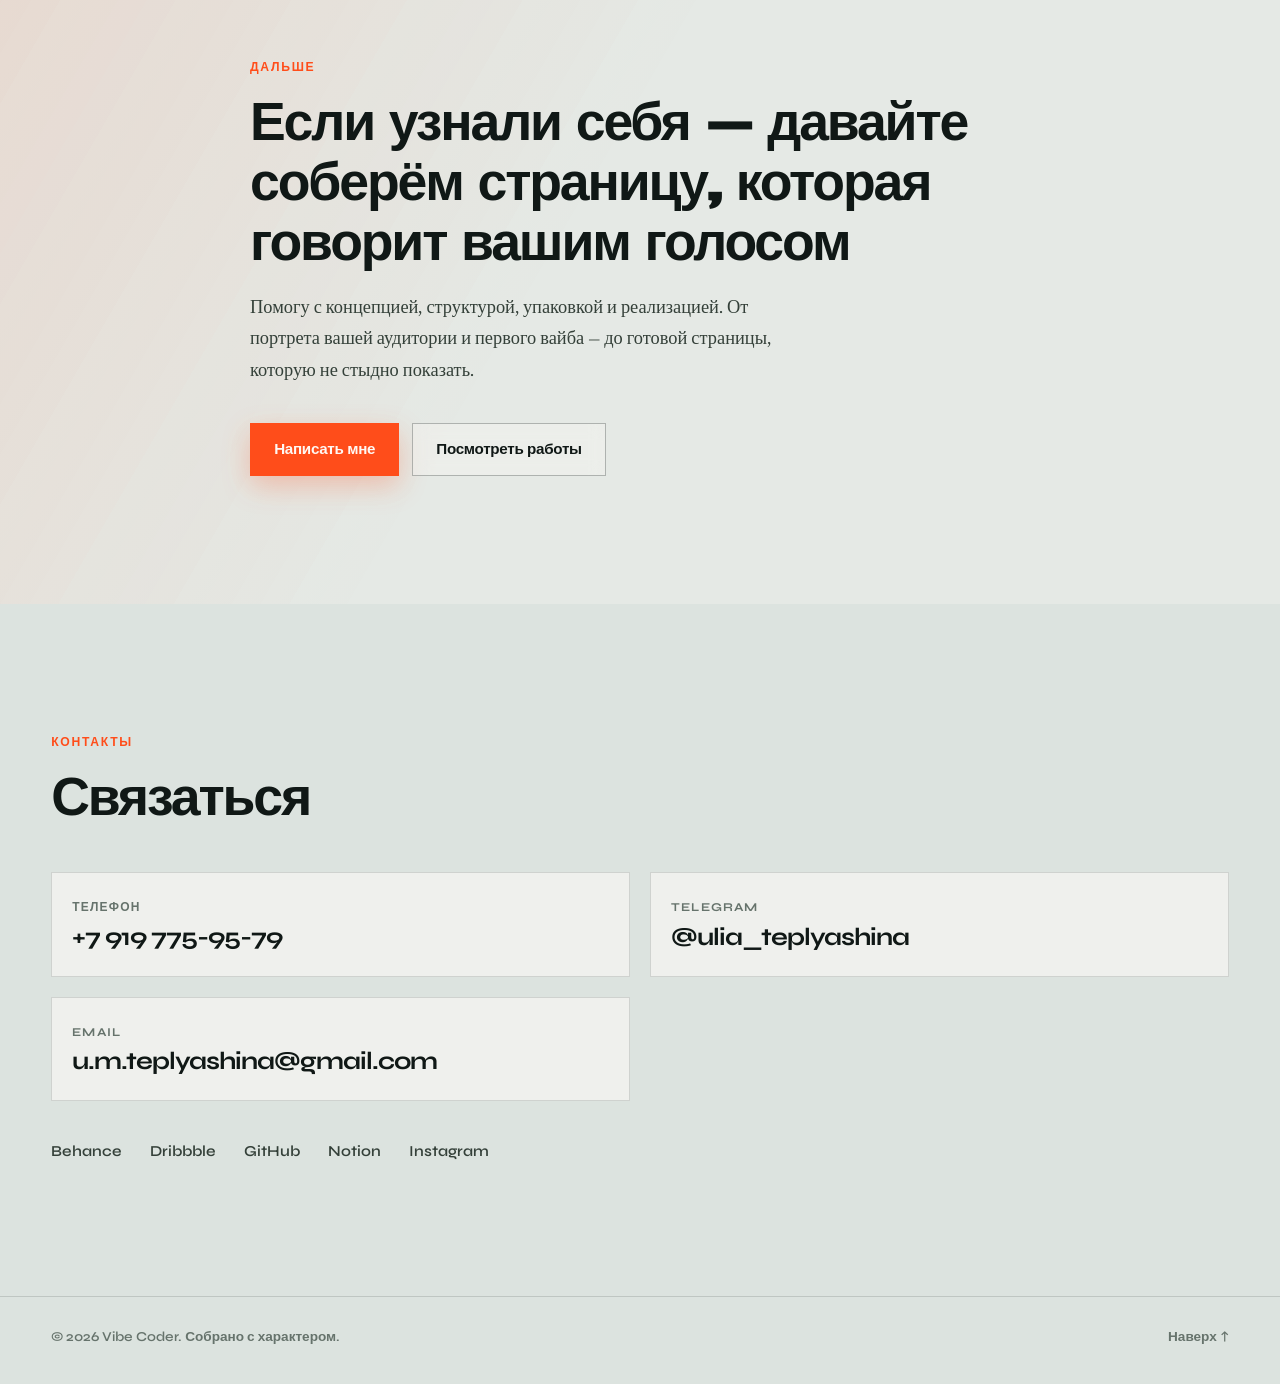
==== commit a67db78d: "изменеия" ====
--- a/index.html
+++ b/index.html
@@ -345,7 +345,32 @@
             </div>
           </article>
 
-          <article class="project project--game" id="playground" style="--i: 6">
+          <article class="project" style="--i: 6">
+            <div class="project-media project-media--estimator">
+              <button class="project-preview cursor-target" type="button" data-project-preview="project-estimator.png" data-project-title="Помощник сметчика">
+                <span class="project-overlay">
+                  <span class="project-overlay-label">Открыть превью</span>
+                  <span class="project-overlay-text">AI-помощник для сметчиков: диалог, проверка, подбор расценок и экспорт</span>
+                </span>
+                <img src="project-estimator.png" alt="Превью приложения Помощник сметчика" width="1024" height="768">
+              </button>
+            </div>
+            <div class="project-body">
+              <div class="project-topline">
+                <span class="project-index">07</span>
+                <span class="project-tag">Desktop · AI</span>
+              </div>
+              <h3>Помощник сметчика</h3>
+              <p>Цифровой второй сметчик на базе ИИ: свободный диалог, проверка смет, подбор расценок, поиск ошибок и объяснение простыми словами. Загружает Excel, Word, PDF и TXT — смету можно выгрузить обратно.</p>
+              <p class="project-meta">AI · сметы · аудит · расценки · экспорт Excel</p>
+              <div class="project-actions">
+                <a class="project-link cursor-target" href="Pomoshchnik_smetchika.zip" download="Pomoshchnik_smetchika.zip">Скачать проект</a>
+                <span class="project-file-note">ZIP · портфолио-версия</span>
+              </div>
+            </div>
+          </article>
+
+          <article class="project project--game" id="playground" style="--i: 7">
             <div class="project-media project-media--game">
               <div class="playground-fs-host" id="playgroundFsHost">
                 <iframe
@@ -367,7 +392,7 @@
             </div>
             <div class="project-body">
               <div class="project-topline">
-                <span class="project-index">07</span>
+                <span class="project-index">08</span>
                 <span class="project-tag">Интерактив</span>
               </div>
               <h3>Супер Человечек</h3>
--- a/styles.css
+++ b/styles.css
@@ -819,6 +819,10 @@
   object-position: center top;
 }
 
+.project-media--estimator img {
+  object-position: left top;
+}
+
 .project-media--app {
   aspect-ratio: 16 / 11;
   background:
